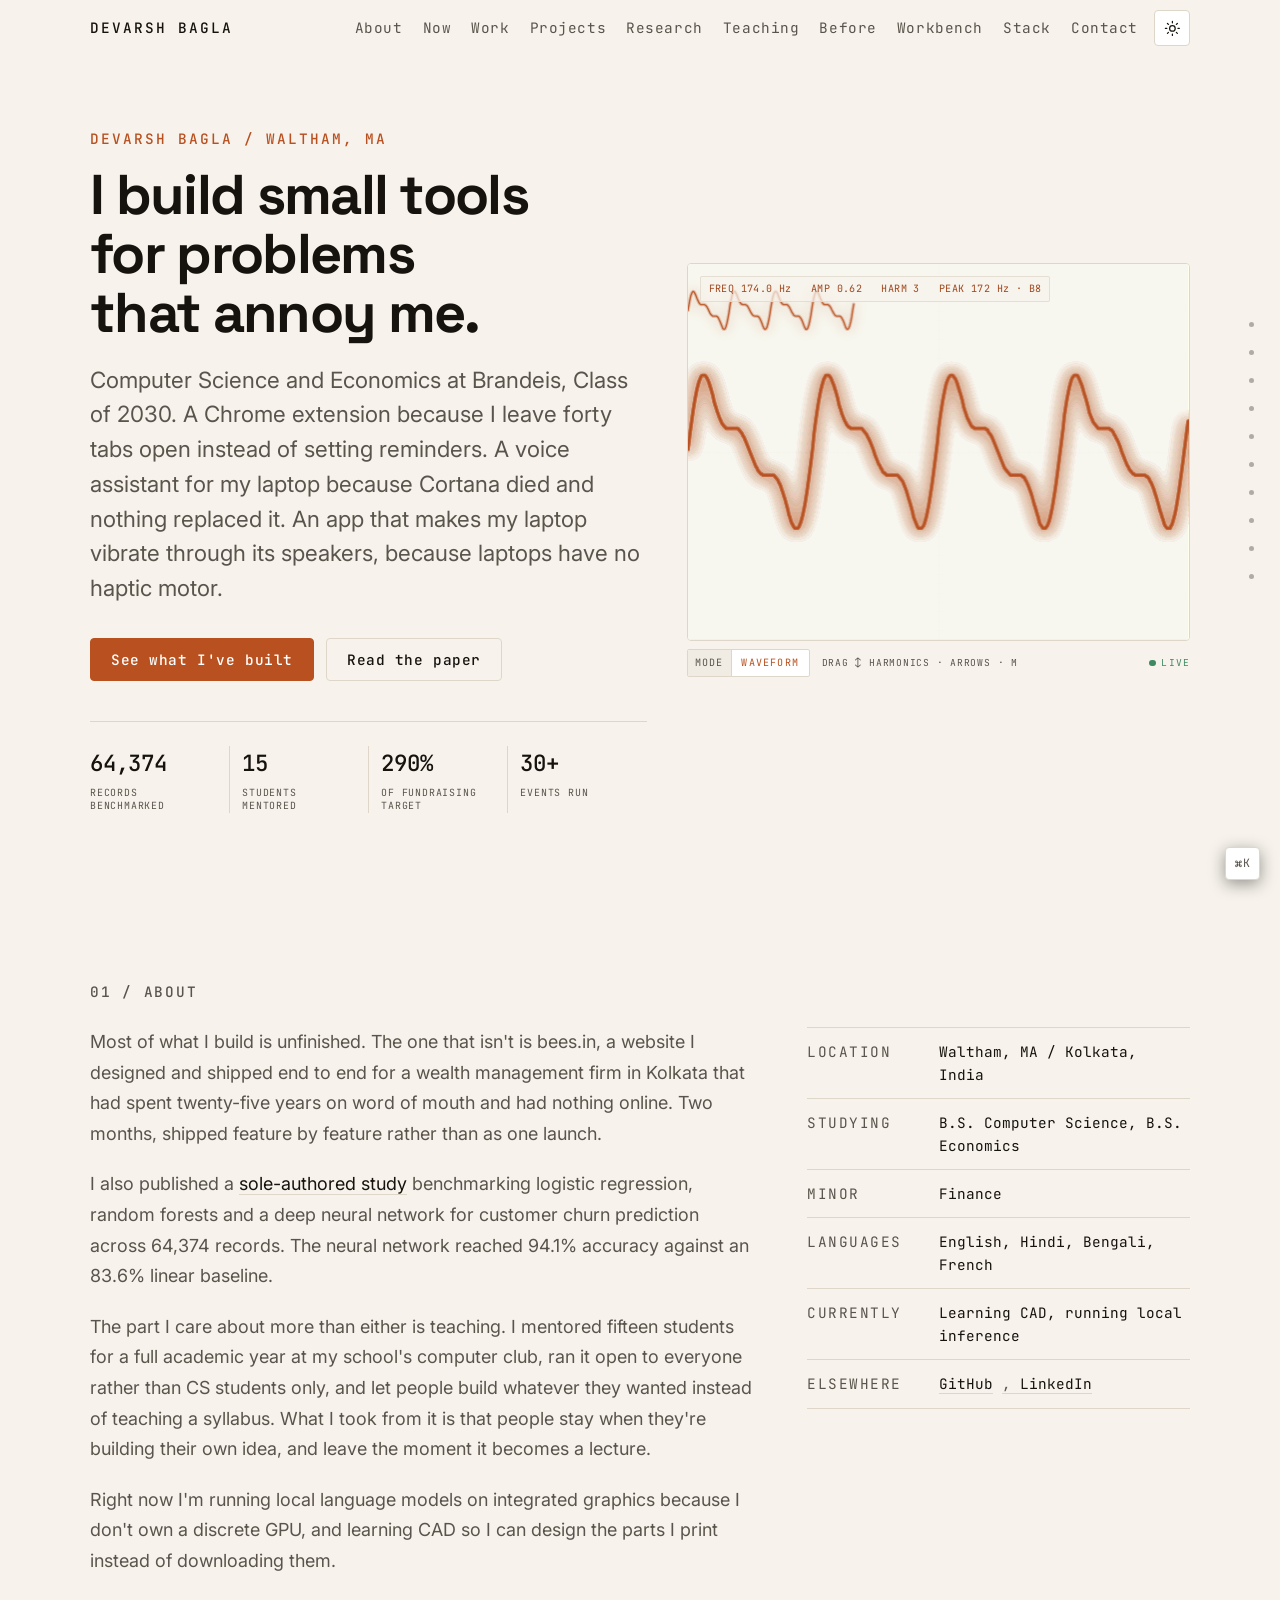
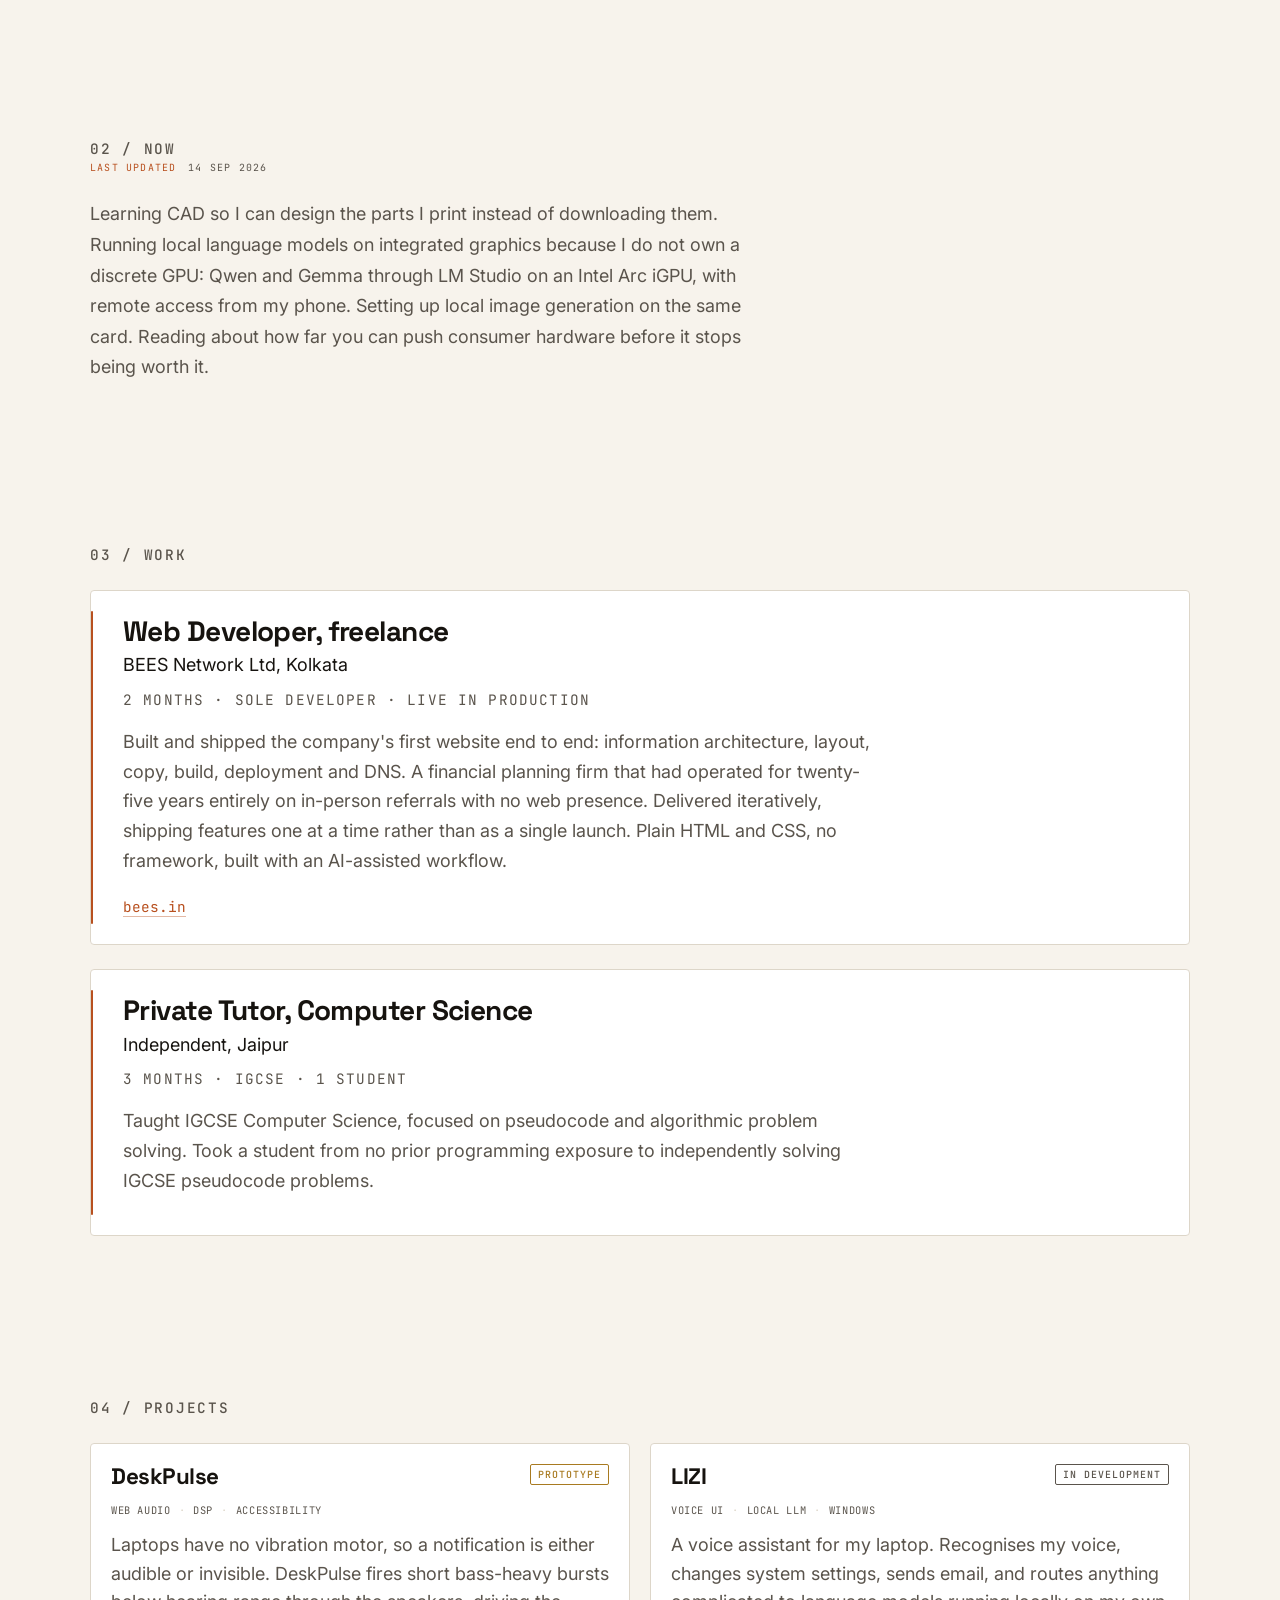
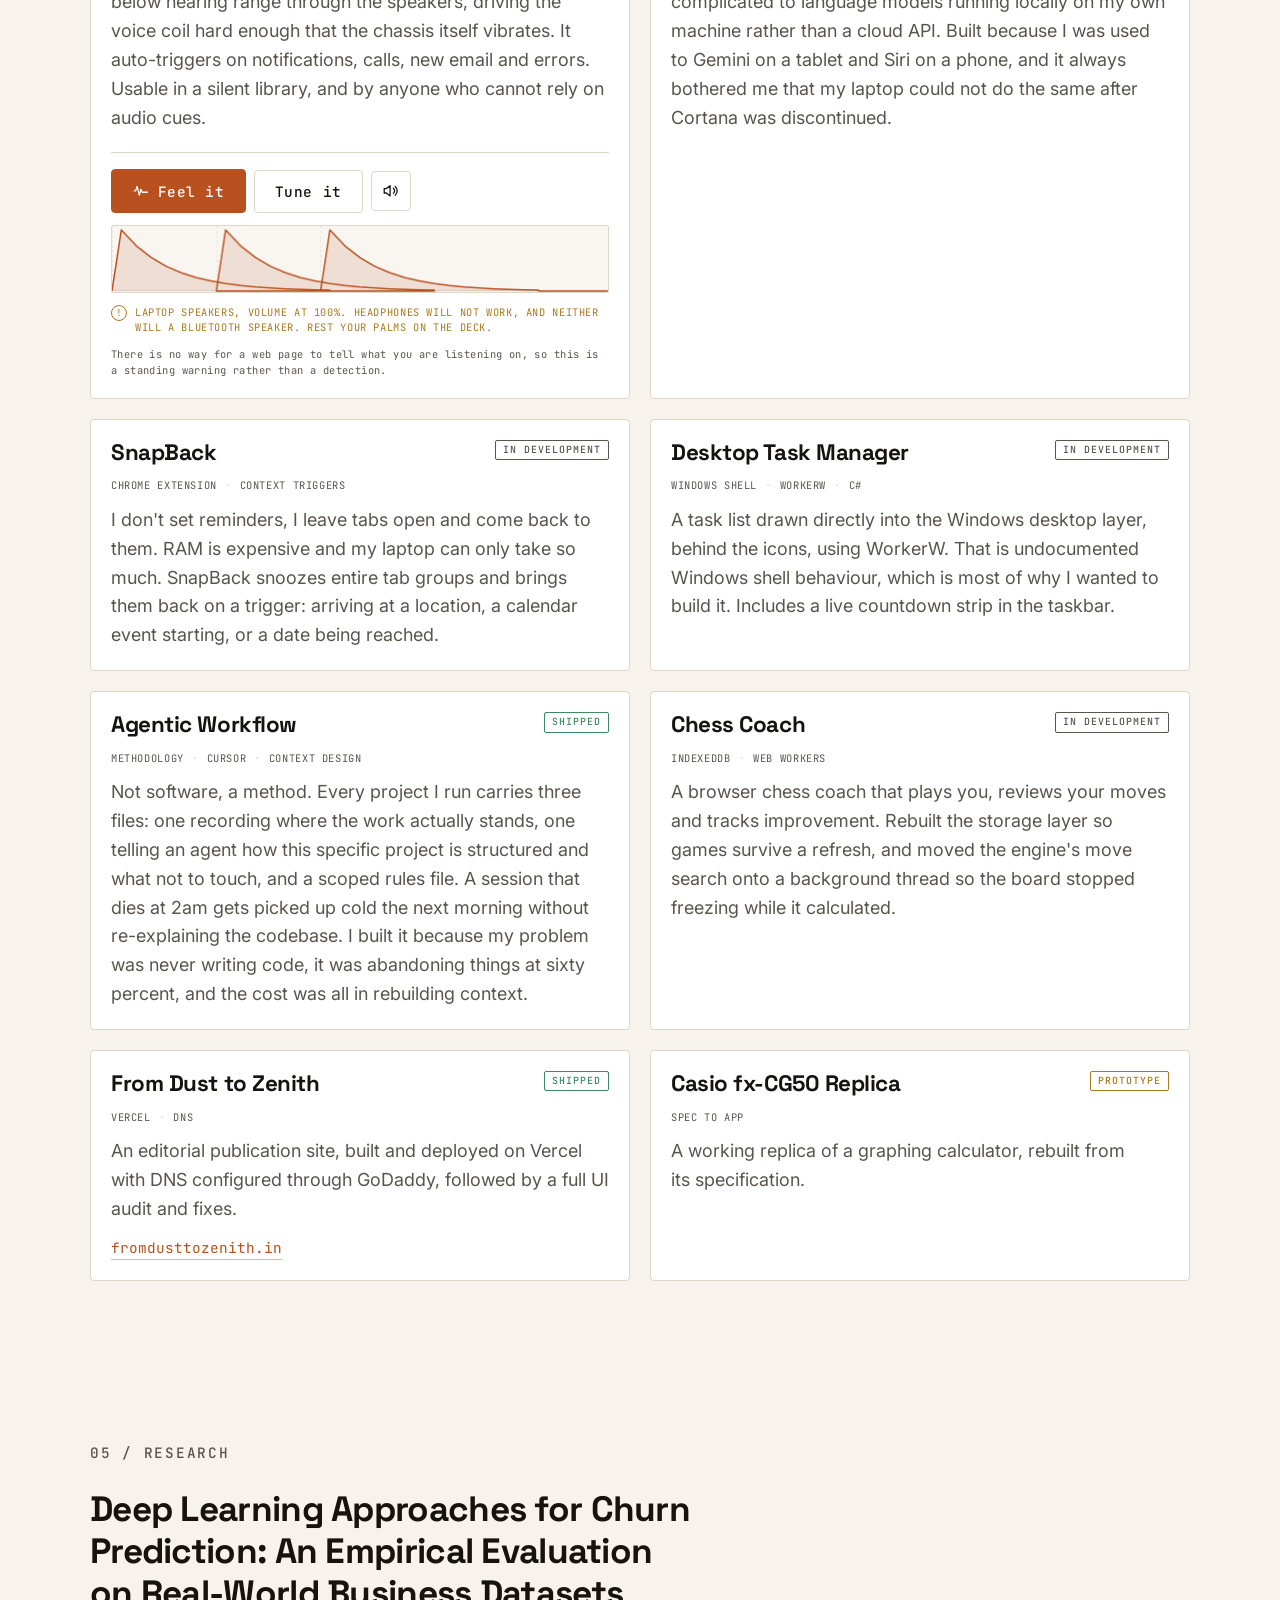
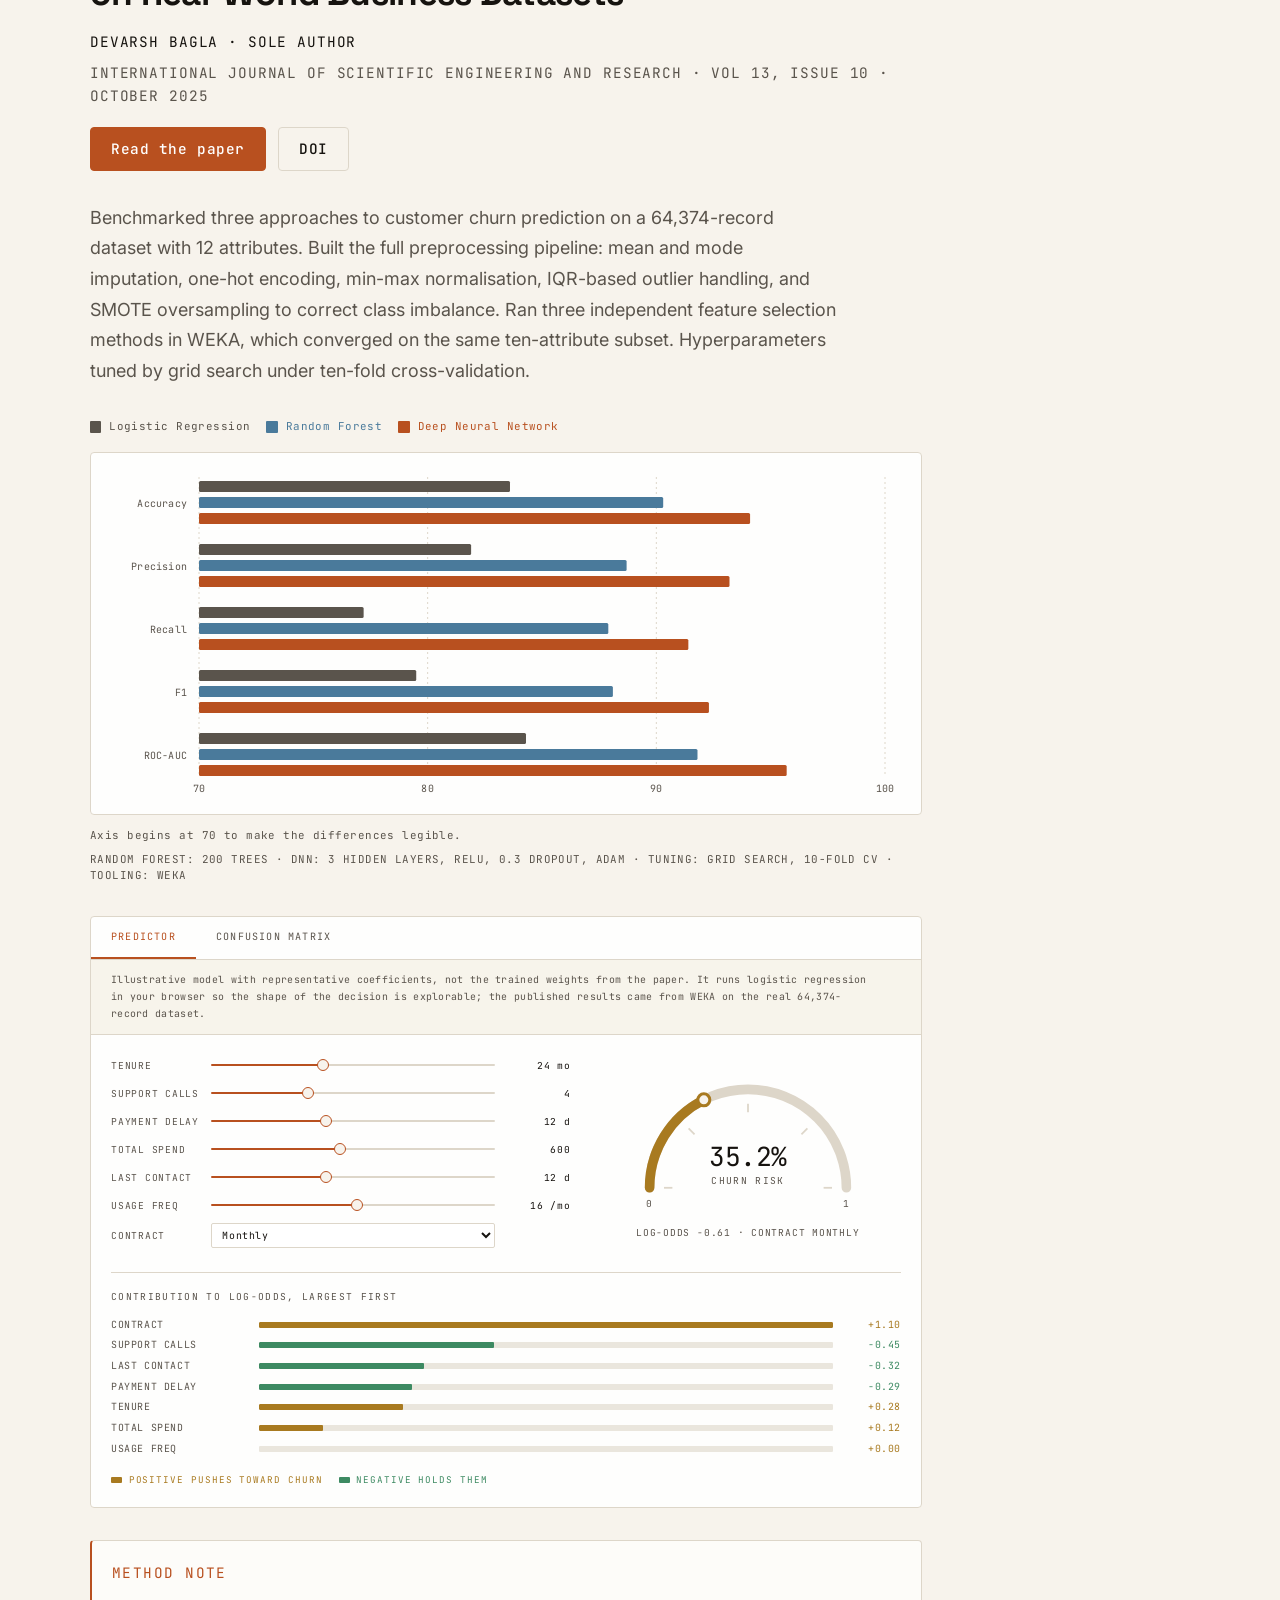
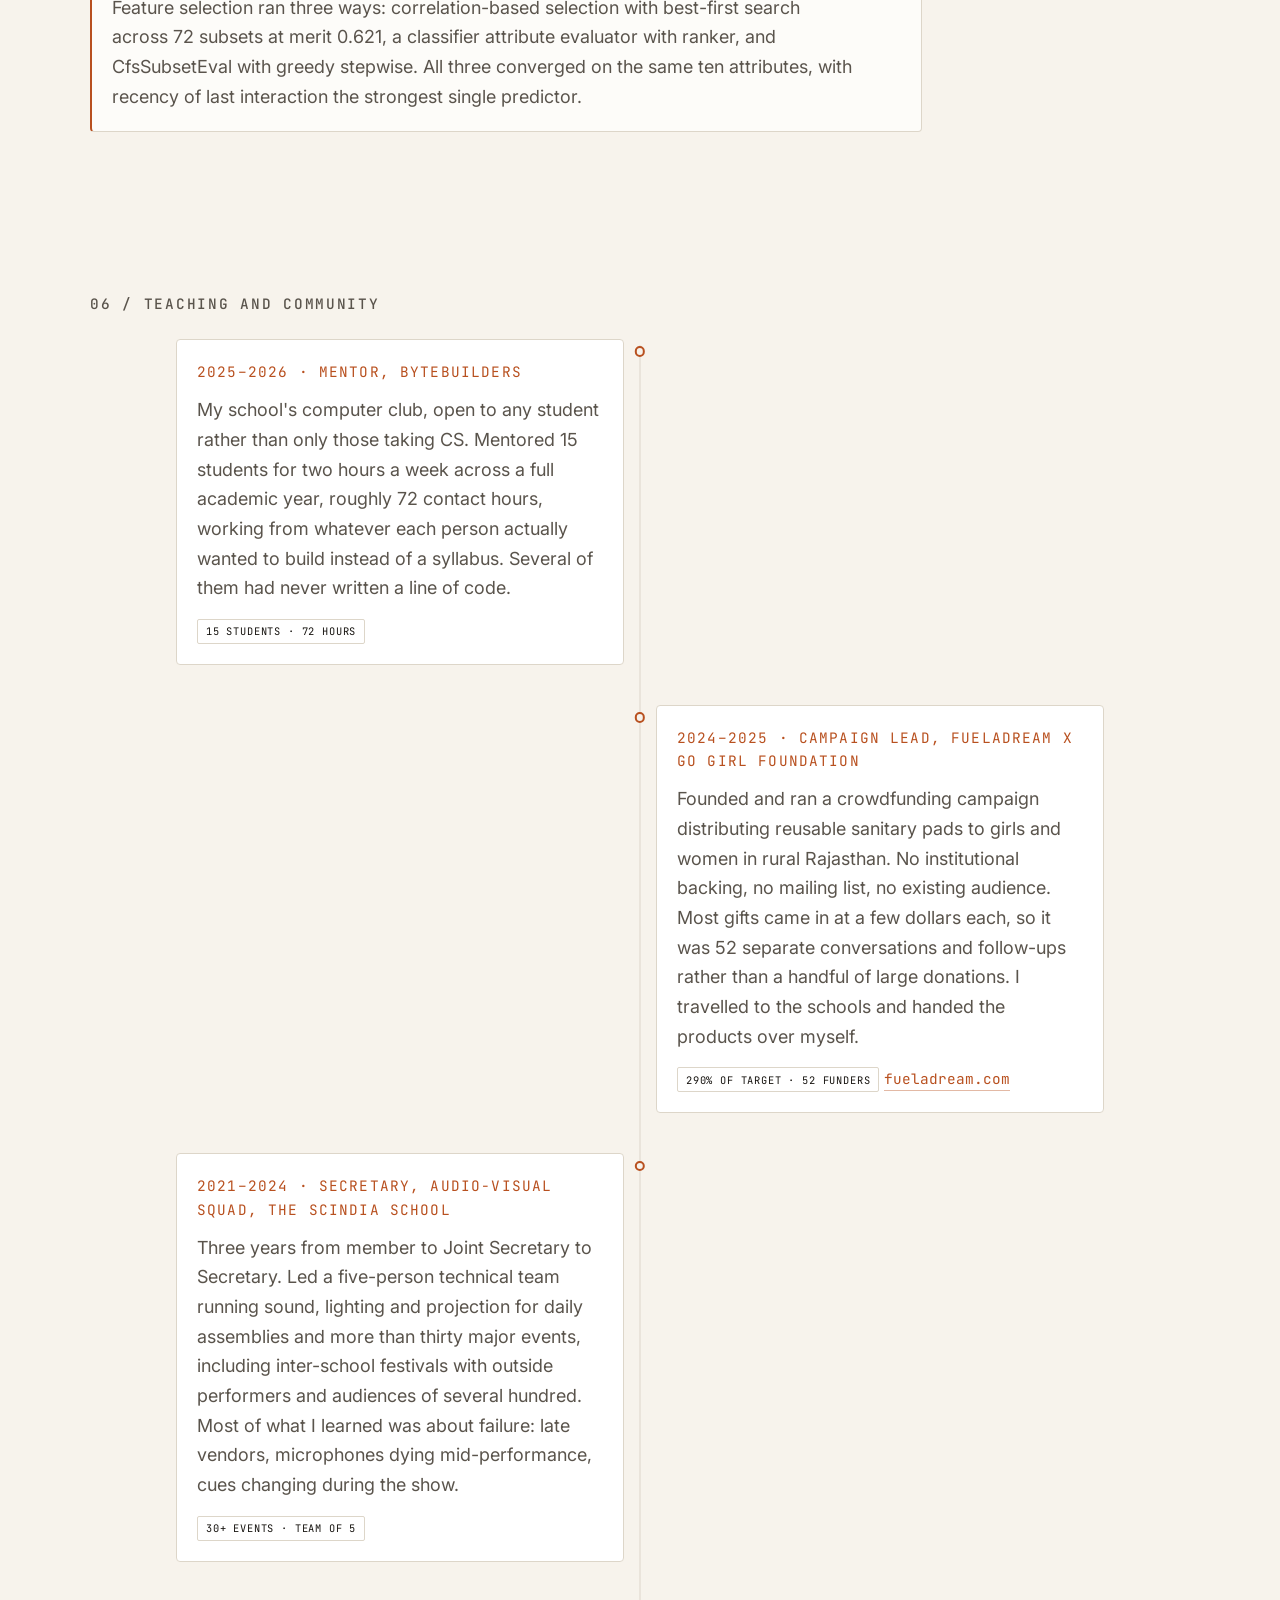
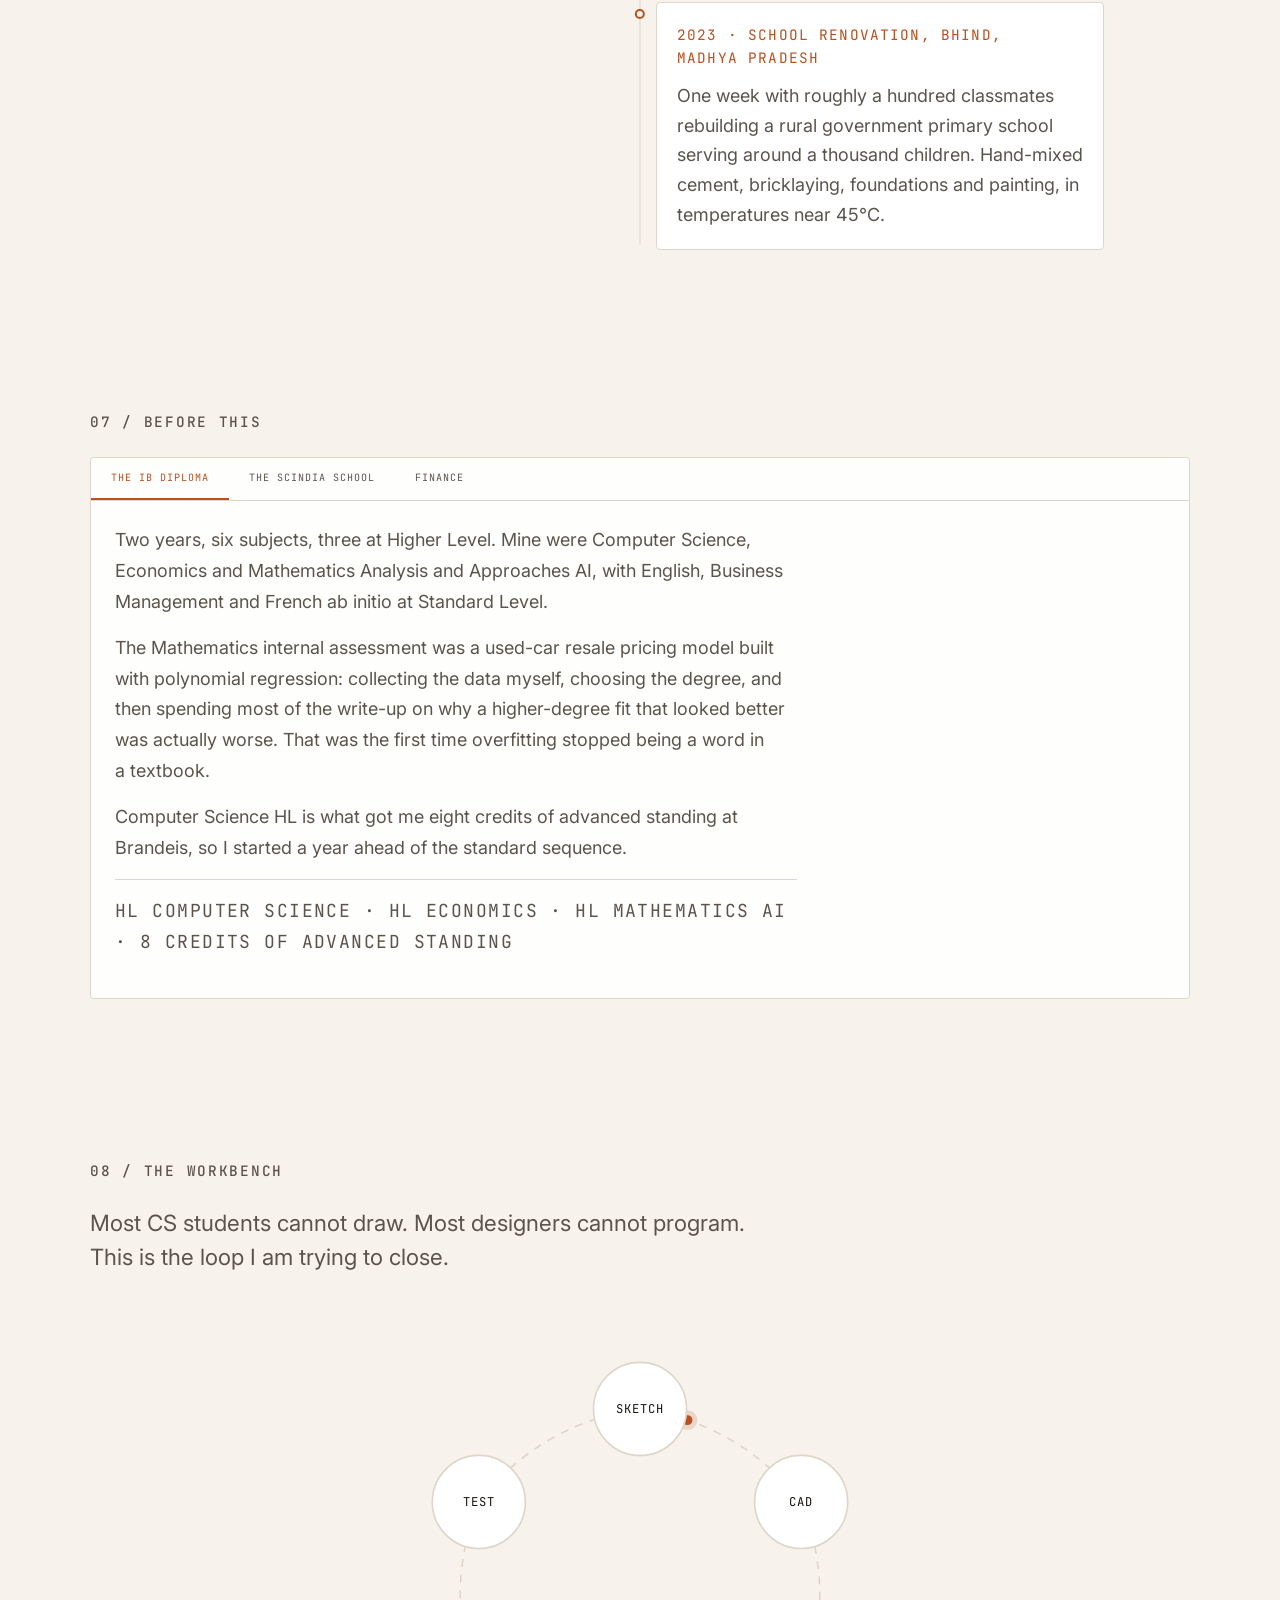
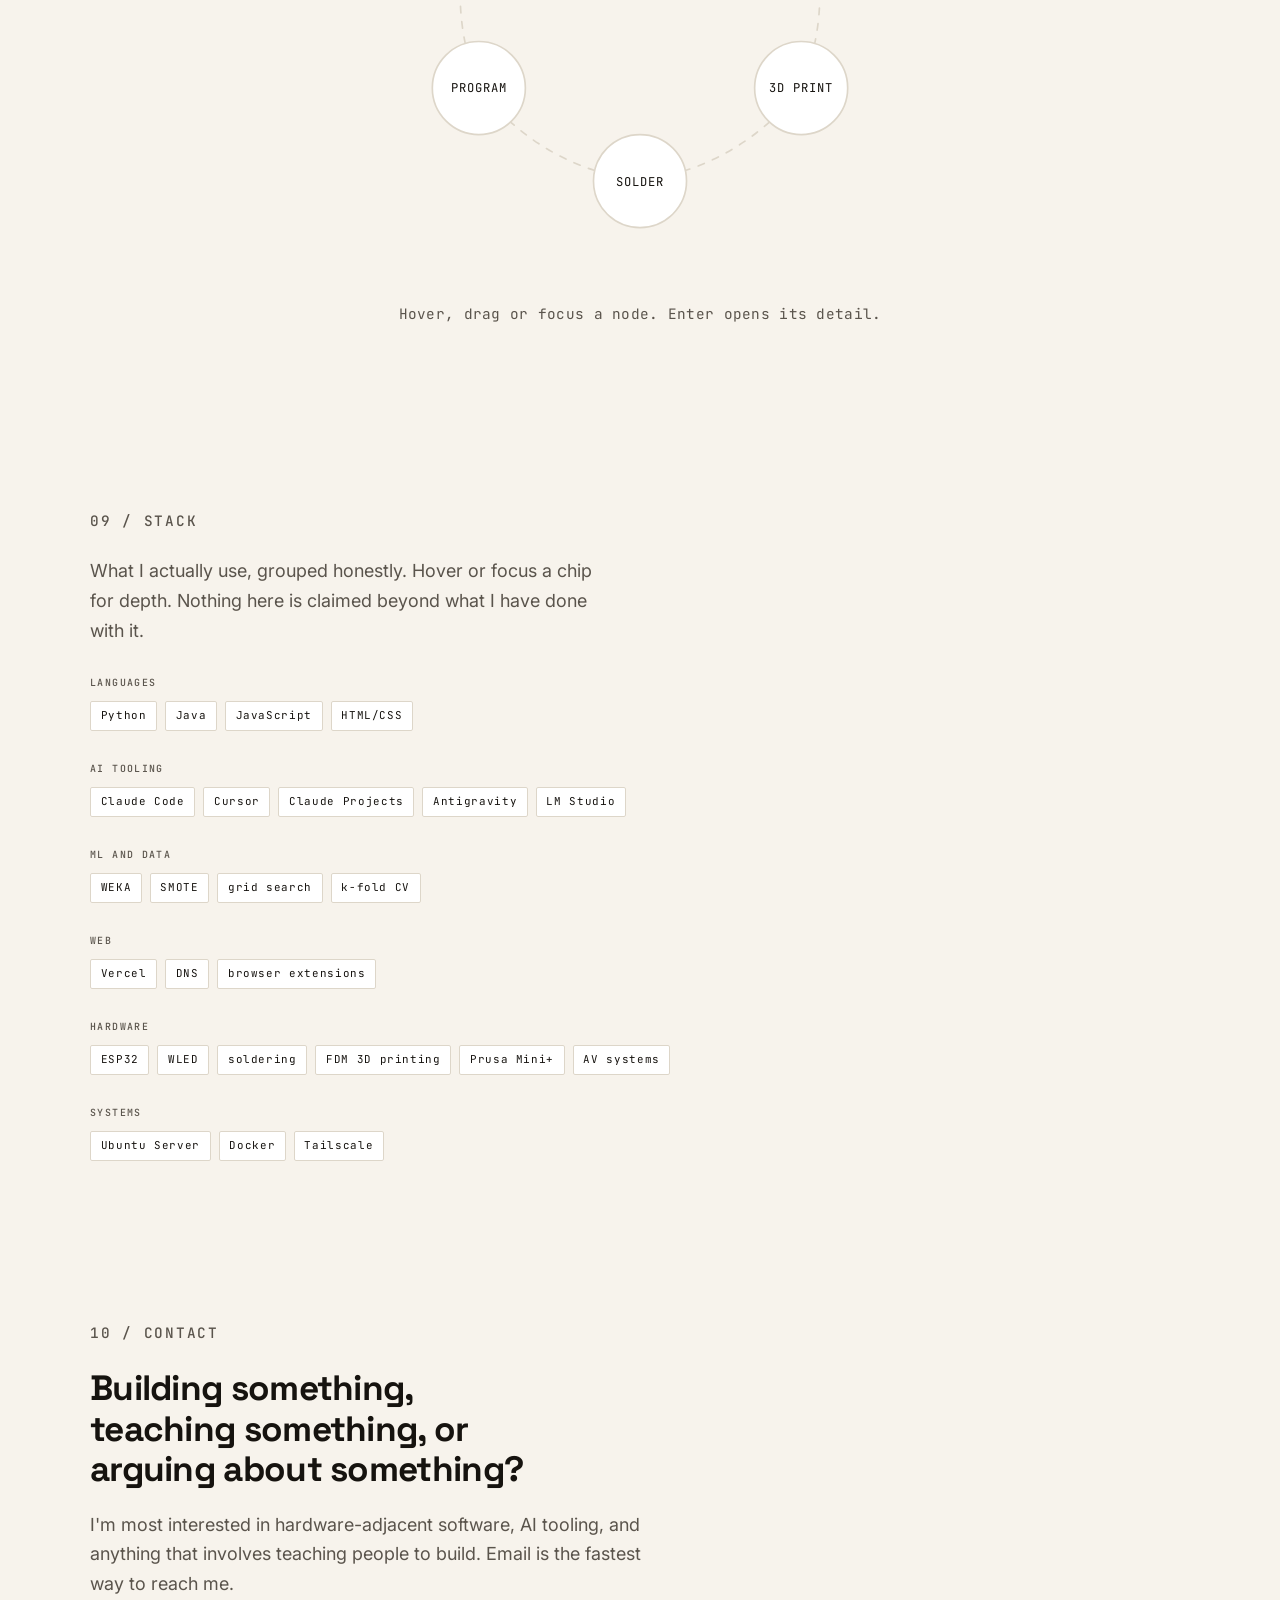
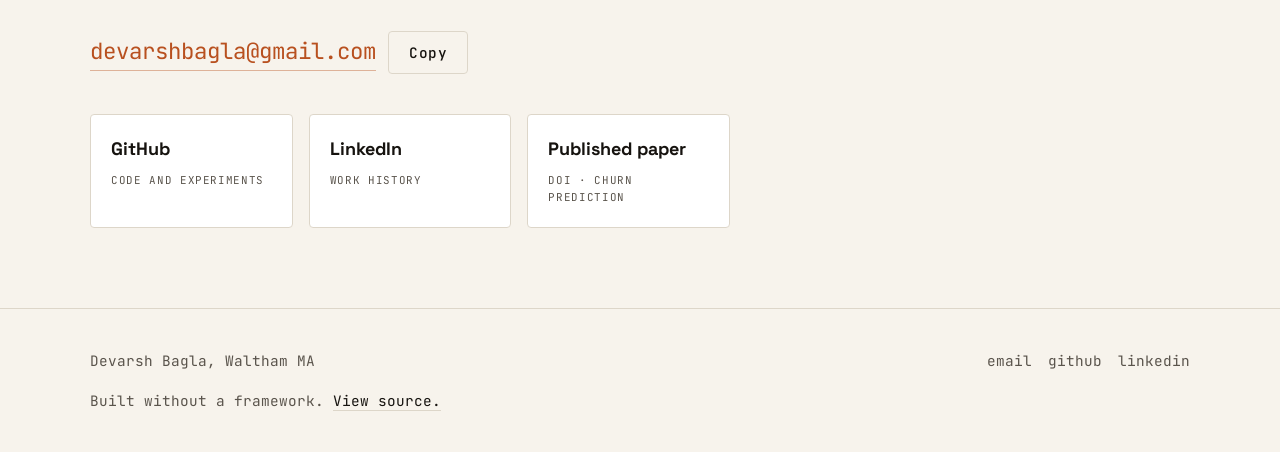
==== index.html @ a9b314d8 "Phase 2: Before This section after Teaching Add a three-tab section for the IB Diploma, The Scindia " ====
<!DOCTYPE html>
<html lang="en" data-theme="dark">
<head>
  <meta charset="utf-8">
  <meta name="viewport" content="width=device-width, initial-scale=1">
  <title>Devarsh Bagla — builds things</title>
  <meta name="description" content="Computer Science and Economics at Brandeis. I build small tools for problems that annoy me, and teach other people to do the same.">
  <meta name="author" content="Devarsh Bagla">
  <meta name="theme-color" content="#0B0A09" media="(prefers-color-scheme: dark)">
  <meta name="theme-color" content="#F7F3EC" media="(prefers-color-scheme: light)">
  <link rel="canonical" href="https://devarshbagla.github.io/">

  <!-- Open Graph -->
  <meta property="og:type" content="website">
  <meta property="og:url" content="https://devarshbagla.github.io/">
  <meta property="og:title" content="Devarsh Bagla — builds things">
  <meta property="og:description" content="Computer Science and Economics at Brandeis. I build small tools for problems that annoy me, and teach other people to do the same.">
  <meta property="og:site_name" content="Devarsh Bagla">
  <meta property="og:locale" content="en_US">
  <meta property="og:image" content="https://devarshbagla.github.io/assets/og-image.svg">
  <meta property="og:image:type" content="image/svg+xml">
  <meta property="og:image:alt" content="Amber waveform on black, Devarsh Bagla, I build small tools for problems that annoy me.">

  <!-- Twitter -->
  <meta name="twitter:card" content="summary_large_image">
  <meta name="twitter:title" content="Devarsh Bagla — builds things">
  <meta name="twitter:description" content="Computer Science and Economics at Brandeis. I build small tools for problems that annoy me, and teach other people to do the same.">
  <meta name="twitter:image" content="https://devarshbagla.github.io/assets/og-image.svg">

  <!-- Fonts: preconnect + preload, then stylesheet -->
  <link rel="preconnect" href="https://fonts.googleapis.com">
  <link rel="preconnect" href="https://fonts.gstatic.com" crossorigin>
  <link rel="preload" as="style" href="https://fonts.googleapis.com/css2?family=Inter:wght@400;500&family=JetBrains+Mono:wght@400;500&family=Space+Grotesk:wght@500;700&display=swap">
  <link rel="stylesheet" href="https://fonts.googleapis.com/css2?family=Inter:wght@400;500&family=JetBrains+Mono:wght@400;500&family=Space+Grotesk:wght@500;700&display=swap">

  <link rel="icon" href="assets/favicon.svg" type="image/svg+xml">
  <link rel="manifest" href="manifest.json">
  <link rel="apple-touch-icon" href="assets/icon.svg">
  <link rel="stylesheet" href="css/tokens.css">
  <link rel="stylesheet" href="css/base.css">
  <link rel="stylesheet" href="css/layout.css">
  <link rel="stylesheet" href="css/components.css">
  <link rel="stylesheet" href="css/sections.css">
  <link rel="stylesheet" href="css/instrument.css">
  <link rel="stylesheet" href="css/system.css">
  <link rel="stylesheet" href="css/print.css" media="print">

  <!-- Prevent flash of wrong theme before CSS/JS hydrate -->
  <script>
    (function () {
      try {
        var stored = localStorage.getItem("theme");
        var theme = (stored === "light" || stored === "dark")
          ? stored
          : (window.matchMedia("(prefers-color-scheme: light)").matches ? "light" : "dark");
        document.documentElement.setAttribute("data-theme", theme);
        var meta = document.querySelector('meta[name="theme-color"]:not([media])');
        if (!meta) {
          meta = document.createElement("meta");
          meta.setAttribute("name", "theme-color");
          document.head.appendChild(meta);
        }
        meta.setAttribute("content", theme === "light" ? "#F7F3EC" : "#0B0A09");
      } catch (e) {
        document.documentElement.setAttribute("data-theme", "dark");
      }
    })();
  </script>

  <!-- Opened straight off disk, Chromium refuses to load ES modules over file://.
       If the module layer never reports in, drop every progressive-enhancement
       hook so the page is still fully readable. -->
  <script>
    (function () {
      var html = document.documentElement;
      function settle() {
        window.setTimeout(function () {
          if (html.getAttribute("data-hydrated") !== "true") {
            html.classList.add("no-js-modules");
          }
        }, 700);
      }
      if (document.readyState === "complete") settle();
      else window.addEventListener("load", settle);
    })();
  </script>
  <noscript>
    <style>
      [data-reveal] { opacity: 1 !important; transform: none !important; }
    </style>
  </noscript>

  <script type="application/ld+json">
  {
    "@context": "https://schema.org",
    "@graph": [
      {
        "@type": "Person",
        "@id": "https://devarshbagla.github.io/#person",
        "name": "Devarsh Bagla",
        "url": "https://devarshbagla.github.io",
        "email": "mailto:devarshbagla@gmail.com",
        "affiliation": {
          "@type": "CollegeOrUniversity",
          "name": "Brandeis University"
        },
        "knowsAbout": [
          "machine learning",
          "web development",
          "embedded systems",
          "3D printing"
        ],
        "sameAs": [
          "https://github.com/devarshbagla",
          "https://www.linkedin.com/in/devarshbagla"
        ]
      },
      {
        "@type": "ScholarlyArticle",
        "@id": "https://dx.doi.org/10.70729/SE251005174007",
        "name": "Deep Learning Approaches for Churn Prediction: An Empirical Evaluation on Real-World Business Datasets",
        "author": { "@id": "https://devarshbagla.github.io/#person" },
        "datePublished": "2025-10",
        "identifier": "https://doi.org/10.70729/SE251005174007",
        "url": "https://www.ijser.in/archives/v13i10/SE251005174007.pdf",
        "isPartOf": {
          "@type": "Periodical",
          "name": "International Journal of Scientific Engineering and Research",
          "volumeNumber": "13",
          "issueNumber": "10"
        }
      },
      {
        "@type": "CreativeWork",
        "name": "DeskPulse",
        "author": { "@id": "https://devarshbagla.github.io/#person" },
        "description": "Bass-heavy speaker bursts that vibrate a laptop chassis in place of a haptic motor.",
        "creativeWorkStatus": "Prototype"
      },
      {
        "@type": "CreativeWork",
        "name": "LIZI",
        "author": { "@id": "https://devarshbagla.github.io/#person" },
        "description": "A voice assistant for a laptop that routes hard questions to local language models.",
        "creativeWorkStatus": "Incomplete"
      },
      {
        "@type": "CreativeWork",
        "name": "SnapBack",
        "author": { "@id": "https://devarshbagla.github.io/#person" },
        "description": "A Chrome extension that snoozes tab groups and restores them on a context trigger.",
        "creativeWorkStatus": "Incomplete"
      },
      {
        "@type": "CreativeWork",
        "name": "Desktop Task Manager",
        "author": { "@id": "https://devarshbagla.github.io/#person" },
        "description": "A task list drawn into the Windows desktop layer using WorkerW.",
        "creativeWorkStatus": "Incomplete"
      },
      {
        "@type": "CreativeWork",
        "name": "Agentic Workflow",
        "author": { "@id": "https://devarshbagla.github.io/#person" },
        "description": "A three-file method for keeping an agent session recoverable overnight.",
        "creativeWorkStatus": "Published"
      },
      {
        "@type": "CreativeWork",
        "name": "Chess Coach",
        "author": { "@id": "https://devarshbagla.github.io/#person" },
        "description": "A browser chess coach with IndexedDB persistence and a worker-backed engine.",
        "creativeWorkStatus": "Incomplete"
      },
      {
        "@type": "CreativeWork",
        "name": "From Dust to Zenith",
        "author": { "@id": "https://devarshbagla.github.io/#person" },
        "url": "https://fromdusttozenith.in",
        "description": "An editorial publication site deployed on Vercel.",
        "creativeWorkStatus": "Published"
      },
      {
        "@type": "CreativeWork",
        "name": "Casio fx-CG50 Replica",
        "author": { "@id": "https://devarshbagla.github.io/#person" },
        "description": "A working replica of a graphing calculator rebuilt from its specification.",
        "creativeWorkStatus": "Prototype"
      },
      {
        "@type": "CreativeWork",
        "name": "bees.in",
        "author": { "@id": "https://devarshbagla.github.io/#person" },
        "url": "https://bees.in",
        "description": "The first website for BEES Network Ltd, shipped end to end in two months.",
        "creativeWorkStatus": "Published"
      }
    ]
  }
  </script>
</head>
<body>
  <progress class="scroll-progress" data-scroll-progress max="100" value="0" aria-hidden="true"></progress>
  <a class="skip-link" href="#main">Skip to content</a>

  <div class="site">
    <header class="site-header" data-site-header>
      <div class="container site-header__inner">
        <a class="site-logo" href="./">Devarsh Bagla</a>

        <div class="site-header__actions">
          <nav class="site-nav" data-site-nav aria-label="Primary">
            <ul class="site-nav__list" id="primary-nav-list">
              <li><a class="site-nav__link" href="#about">About</a></li>
              <li><a class="site-nav__link" href="#now">Now</a></li>
              <li><a class="site-nav__link" href="#work">Work</a></li>
              <li><a class="site-nav__link" href="#projects">Projects</a></li>
              <li><a class="site-nav__link" href="#research">Research</a></li>
              <li><a class="site-nav__link" href="#teaching">Teaching</a></li>
              <li><a class="site-nav__link" href="#before">Before</a></li>
              <li><a class="site-nav__link" href="#workbench">Workbench</a></li>
              <li><a class="site-nav__link" href="#stack">Stack</a></li>
              <li><a class="site-nav__link" href="#contact">Contact</a></li>
            </ul>
          </nav>

          <button
            type="button"
            class="icon-btn theme-toggle"
            data-theme-toggle
            aria-label="Switch to light theme"
          >
            <svg class="icon-moon" viewBox="0 0 24 24" fill="none" stroke="currentColor" stroke-width="1.75" stroke-linecap="round" stroke-linejoin="round" aria-hidden="true">
              <path d="M21 14.5A8.5 8.5 0 0 1 9.5 3 7 7 0 1 0 21 14.5z"/>
            </svg>
            <svg class="icon-sun" viewBox="0 0 24 24" fill="none" stroke="currentColor" stroke-width="1.75" stroke-linecap="round" stroke-linejoin="round" aria-hidden="true">
              <circle cx="12" cy="12" r="4"/>
              <path d="M12 2v2M12 20v2M4.93 4.93l1.41 1.41M17.66 17.66l1.41 1.41M2 12h2M20 12h2M4.93 19.07l1.41-1.41M17.66 6.34l1.41-1.41"/>
            </svg>
          </button>

          <button
            type="button"
            class="icon-btn nav-toggle"
            data-nav-toggle
            aria-label="Open menu"
            aria-expanded="false"
            aria-controls="primary-nav-list"
          >
            <span class="nav-toggle__bar" aria-hidden="true"></span>
            <span class="nav-toggle__bar" aria-hidden="true"></span>
            <span class="nav-toggle__bar" aria-hidden="true"></span>
          </button>
        </div>
      </div>
    </header>

    <!--
      Section numbers must stay sequential in DOM order.
      Current list: 01 ABOUT, 02 NOW, 03 WORK, 04 PROJECTS, 05 RESEARCH,
      06 TEACHING, 07 BEFORE THIS, 08 WORKBENCH, 09 STACK, 10 CONTACT.
      Inserted sections take the next number in place and everything after
      them shifts so the rendered labels never scramble again.
    -->
    <main id="main" tabindex="-1">
      <section id="hero" class="hero" aria-label="Hero">
        <div class="container hero__grid">
          <div class="hero__content" data-reveal>
            <p class="hero__eyebrow">Devarsh Bagla / Waltham, MA</p>
            <h1 class="hero__title">I build small tools for problems that annoy me.</h1>
            <p class="hero__lead">
              Computer Science and Economics at Brandeis, Class of 2030. A Chrome
              extension because I leave forty tabs open instead of setting reminders. A
              voice assistant for my laptop because Cortana died and nothing replaced it.
              An app that makes my laptop vibrate through its speakers, because laptops
              have no haptic motor.
            </p>
            <div class="hero__actions">
              <a class="btn btn--primary" href="#projects">See what I've built</a>
              <a
                class="btn btn--ghost"
                href="https://dx.doi.org/10.70729/SE251005174007"
                target="_blank"
                rel="noopener noreferrer"
              >Read the paper</a>
            </div>
            <div class="hero__stats" aria-label="Highlights">
              <div class="hero__stat">
                <span class="hero__stat-value">64,374</span>
                <span class="hero__stat-label">Records benchmarked</span>
              </div>
              <div class="hero__stat">
                <span class="hero__stat-value">15</span>
                <span class="hero__stat-label">Students mentored</span>
              </div>
              <div class="hero__stat">
                <span class="hero__stat-value">290%</span>
                <span class="hero__stat-label">Of fundraising target</span>
              </div>
              <div class="hero__stat">
                <span class="hero__stat-value">30+</span>
                <span class="hero__stat-label">Events run</span>
              </div>
            </div>
          </div>

          <div class="hero__scope scope" data-scope data-reveal>
            <div
              class="scope__frame"
              data-scope-frame
              tabindex="0"
              role="img"
              aria-label="Oscilloscope trace of the generated waveform."
            >
              <canvas class="scope__layer scope__grid" data-scope-grid aria-hidden="true"></canvas>
              <canvas class="scope__layer scope__trace" data-scope-canvas aria-hidden="true"></canvas>
              <p class="scope__readout" data-scope-readout aria-hidden="true">
                FREQ 174.0 Hz&nbsp;&nbsp;&nbsp;AMP 0.62&nbsp;&nbsp;&nbsp;HARM 3&nbsp;&nbsp;&nbsp;PEAK —
              </p>
            </div>

            <div class="scope__bar">
              <button type="button" class="scope__mode" data-scope-mode>
                <span class="scope__mode-key">MODE</span>
                <span class="scope__mode-value" data-scope-mode-label>WAVEFORM</span>
              </button>
              <p class="scope__hint" aria-hidden="true">DRAG ↕ HARMONICS · ARROWS · M</p>
              <p class="scope__state" data-scope-state aria-hidden="true">IDLE</p>
            </div>

            <p class="visually-hidden" data-scope-status role="status" aria-live="polite"></p>
          </div>
        </div>
      </section>

      <section id="about" class="section about" aria-labelledby="about-heading">
        <div class="container">
          <p class="section__label" id="about-heading" data-reveal>01 / ABOUT</p>
          <div class="about__grid">
            <div class="about__prose" data-reveal>
              <p>
                Most of what I build is unfinished. The one that isn't is bees.in, a website
                I designed and shipped end to end for a wealth management firm in Kolkata that
                had spent twenty-five years on word of mouth and had nothing online. Two
                months, shipped feature by feature rather than as one launch.
              </p>
              <p>
                I also published a
                <a href="https://dx.doi.org/10.70729/SE251005174007" target="_blank" rel="noopener noreferrer">sole-authored study</a>
                benchmarking logistic regression, random forests and a deep neural network for
                customer churn prediction across 64,374 records. The neural network reached
                94.1% accuracy against an 83.6% linear baseline.
              </p>
              <p>
                The part I care about more than either is teaching. I mentored fifteen
                students for a full academic year at my school's computer club, ran it open
                to everyone rather than CS students only, and let people build whatever they
                wanted instead of teaching a syllabus. What I took from it is that people
                stay when they're building their own idea, and leave the moment it becomes a
                lecture.
              </p>
              <p>
                Right now I'm running local language models on integrated graphics because I
                don't own a discrete GPU, and learning CAD so I can design the parts I print
                instead of downloading them.
              </p>
            </div>

            <aside class="about__aside" data-reveal>
              <dl class="about__dl">
                <div>
                  <dt>Location</dt>
                  <dd>Waltham, MA / Kolkata, India</dd>
                </div>
                <div>
                  <dt>Studying</dt>
                  <dd>B.S. Computer Science, B.S. Economics</dd>
                </div>
                <div>
                  <dt>Minor</dt>
                  <dd>Finance</dd>
                </div>
                <div>
                  <dt>Languages</dt>
                  <dd>English, Hindi, Bengali, French</dd>
                </div>
                <div>
                  <dt>Currently</dt>
                  <dd>Learning CAD, running local inference</dd>
                </div>
                <div>
                  <dt>Elsewhere</dt>
                  <dd>
                    <a href="https://github.com/devarshbagla" rel="noopener noreferrer">GitHub</a>
                    <a href="https://www.linkedin.com/in/devarshbagla" rel="noopener noreferrer">LinkedIn</a>
                  </dd>
                </div>
              </dl>
            </aside>
          </div>
        </div>
      </section>

      <!-- Update the LAST UPDATED stamp (and the copy) whenever this paragraph changes. -->
      <section id="now" class="section now" aria-labelledby="now-heading">
        <div class="container">
          <p class="section__label" id="now-heading" data-reveal>02 / NOW</p>
          <p class="now__updated" data-reveal>
            <span class="now__updated-key">LAST UPDATED</span>
            <time datetime="2026-09-14">14 SEP 2026</time>
          </p>
          <div class="now__prose" data-reveal>
            <p>
              Learning CAD so I can design the parts I print instead of downloading them.
              Running local language models on integrated graphics because I do not own a
              discrete GPU: Qwen and Gemma through LM Studio on an Intel Arc iGPU, with
              remote access from my phone. Setting up local image generation on the same
              card. Reading about how far you can push consumer hardware before it stops
              being worth it.
            </p>
          </div>
        </div>
      </section>

      <section id="work" class="section work" aria-labelledby="work-heading">
        <div class="container">
          <p class="section__label" id="work-heading" data-reveal>03 / WORK</p>
          <div class="work__list">
            <article class="work-card" data-reveal tabindex="0" data-work-card>
              <div class="work-card__header">
                <h2 class="work-card__role">Web Developer, freelance</h2>
                <p class="work-card__org">BEES Network Ltd, Kolkata</p>
                <p class="work-card__meta">2 MONTHS · SOLE DEVELOPER · LIVE IN PRODUCTION</p>
              </div>
              <p class="work-card__body">
                Built and shipped the company's first website end to end: information
                architecture, layout, copy, build, deployment and DNS. A financial planning
                firm that had operated for twenty-five years entirely on in-person referrals
                with no web presence. Delivered iteratively, shipping features one at a time
                rather than as a single launch. Plain HTML and CSS, no framework, built with
                an AI-assisted workflow.
              </p>
              <a
                class="work-card__link"
                href="https://bees.in"
                target="_blank"
                rel="noopener noreferrer"
              >bees.in</a>
            </article>

            <article class="work-card" data-reveal tabindex="0" data-work-card>
              <div class="work-card__header">
                <h2 class="work-card__role">Private Tutor, Computer Science</h2>
                <p class="work-card__org">Independent, Jaipur</p>
                <p class="work-card__meta">3 MONTHS · IGCSE · 1 STUDENT</p>
              </div>
              <p class="work-card__body">
                Taught IGCSE Computer Science, focused on pseudocode and algorithmic
                problem solving. Took a student from no prior programming exposure to
                independently solving IGCSE pseudocode problems.
              </p>
            </article>
          </div>
        </div>
      </section>

      <section id="projects" class="section projects" aria-labelledby="projects-heading">
        <div class="container">
          <p class="section__label" id="projects-heading" data-reveal>04 / PROJECTS</p>
          <div class="projects__grid">

            <article class="project-card" id="project-deskpulse" data-reveal tabindex="0" data-project-card>
              <div class="project-card__top">
                <h2 class="project-card__title">DeskPulse</h2>
                <span class="status status--prototype">PROTOTYPE</span>
              </div>
              <ul class="project-card__tags" aria-label="Tags">
                <li>Web Audio</li>
                <li>DSP</li>
                <li>Accessibility</li>
              </ul>
              <p class="project-card__body">
                Laptops have no vibration motor, so a notification is either audible or
                invisible. DeskPulse fires short bass-heavy bursts below hearing range
                through the speakers, driving the voice coil hard enough that the chassis
                itself vibrates. It auto-triggers on notifications, calls, new email and
                errors. Usable in a silent library, and by anyone who cannot rely on audio
                cues.
              </p>
              <div class="deskpulse" data-deskpulse>
                <div class="deskpulse__controls">
                  <button type="button" class="btn btn--primary deskpulse__play" data-deskpulse-play>
                    <svg class="deskpulse__icon" viewBox="0 0 24 24" fill="none" stroke="currentColor" stroke-width="1.75" stroke-linecap="round" stroke-linejoin="round" aria-hidden="true">
                      <path d="M3 12h2l2-6 3 12 2-8 2 4h7"/>
                    </svg>
                    Feel it
                  </button>
                  <button
                    type="button"
                    class="btn btn--ghost deskpulse__tune"
                    data-deskpulse-toggle
                    aria-expanded="false"
                    aria-controls="deskpulse-lab"
                  >Tune it</button>
                  <button
                    type="button"
                    class="icon-btn deskpulse__mute"
                    data-deskpulse-mute
                    aria-pressed="false"
                    aria-label="Mute DeskPulse demo"
                    title="Mute"
                  >
                    <svg class="deskpulse__mute-on" viewBox="0 0 24 24" fill="none" stroke="currentColor" stroke-width="1.75" stroke-linecap="round" stroke-linejoin="round" aria-hidden="true">
                      <path d="M11 5 6 9H3v6h3l5 4V5z"/>
                      <path d="M15.5 8.5a5 5 0 0 1 0 7"/>
                      <path d="M18 6a8 8 0 0 1 0 12"/>
                    </svg>
                    <svg class="deskpulse__mute-off" viewBox="0 0 24 24" fill="none" stroke="currentColor" stroke-width="1.75" stroke-linecap="round" stroke-linejoin="round" aria-hidden="true" hidden>
                      <path d="M11 5 6 9H3v6h3l5 4V5z"/>
                      <path d="M22 9l-6 6M16 9l6 6"/>
                    </svg>
                  </button>
                </div>

                <canvas class="deskpulse__canvas" data-deskpulse-canvas aria-hidden="true"></canvas>

                <p class="deskpulse__warn">
                  Laptop speakers, volume at 100%. Headphones will not work, and neither will
                  a Bluetooth speaker. Rest your palms on the deck.
                </p>
                <p class="deskpulse__note" data-deskpulse-note>
                  There is no way for a web page to tell what you are listening on, so
                  this is a standing warning rather than a detection.
                </p>

                <div class="dsp" id="deskpulse-lab" data-deskpulse-lab hidden>
                  <div class="dsp__block">
                    <p class="dsp__legend" id="dsp-presets-label">Presets</p>
                    <div class="dsp__chips" role="group" aria-labelledby="dsp-presets-label">
                      <button type="button" class="chip" data-dsp-preset="notification" aria-pressed="false">NOTIFICATION</button>
                      <button type="button" class="chip" data-dsp-preset="call" aria-pressed="false">INCOMING CALL</button>
                      <button type="button" class="chip" data-dsp-preset="email" aria-pressed="false">NEW EMAIL</button>
                      <button type="button" class="chip" data-dsp-preset="error" aria-pressed="false">ERROR</button>
                      <button type="button" class="chip" data-dsp-preset="heartbeat" aria-pressed="false">HEARTBEAT</button>
                    </div>
                  </div>

                  <div class="dsp__block">
                    <p class="dsp__legend" id="dsp-params-label">Parameters</p>
                    <div class="dsp__grid" role="group" aria-labelledby="dsp-params-label">
                      <div class="dsp__row">
                        <label class="dsp__label" for="dp-freq">BASE FREQ</label>
                        <input class="dsp__range" id="dp-freq" type="range" min="30" max="220" step="1" value="125" data-dsp-param="freq">
                        <output class="dsp__value" for="dp-freq" data-dsp-out="freq">125 Hz</output>
                      </div>
                      <p class="dsp__band" data-dsp-band aria-live="polite">felt and faintly heard, the useful band</p>
                      <div class="dsp__row">
                        <span class="dsp__label" id="dp-wave-label">WAVEFORM</span>
                        <div class="dsp__waves" role="radiogroup" aria-labelledby="dp-wave-label">
                          <button type="button" class="chip" role="radio" aria-checked="true" data-dsp-wave="sine">SINE</button>
                          <button type="button" class="chip" role="radio" aria-checked="false" data-dsp-wave="triangle">TRIANGLE</button>
                          <button type="button" class="chip" role="radio" aria-checked="false" data-dsp-wave="square">SQUARE</button>
                        </div>
                      </div>
                      <div class="dsp__row">
                        <label class="dsp__label" for="dp-bursts">BURSTS</label>
                        <input class="dsp__range" id="dp-bursts" type="range" min="1" max="5" step="1" value="3" data-dsp-param="bursts">
                        <output class="dsp__value" for="dp-bursts" data-dsp-out="bursts">3</output>
                      </div>
                      <div class="dsp__row">
                        <label class="dsp__label" for="dp-spacing">SPACING</label>
                        <input class="dsp__range" id="dp-spacing" type="range" min="40" max="300" step="5" value="90" data-dsp-param="spacing">
                        <output class="dsp__value" for="dp-spacing" data-dsp-out="spacing">90 ms</output>
                      </div>
                      <div class="dsp__row">
                        <label class="dsp__label" for="dp-attack">ATTACK</label>
                        <input class="dsp__range" id="dp-attack" type="range" min="2" max="40" step="1" value="8" data-dsp-param="attack">
                        <output class="dsp__value" for="dp-attack" data-dsp-out="attack">8 ms</output>
                      </div>
                      <div class="dsp__row">
                        <label class="dsp__label" for="dp-decay">DECAY</label>
                        <input class="dsp__range" id="dp-decay" type="range" min="50" max="400" step="10" value="180" data-dsp-param="decay">
                        <output class="dsp__value" for="dp-decay" data-dsp-out="decay">180 ms</output>
                      </div>
                      <div class="dsp__row">
                        <label class="dsp__label" for="dp-cutoff">LOWPASS</label>
                        <input class="dsp__range" id="dp-cutoff" type="range" min="60" max="300" step="5" value="120" data-dsp-param="cutoff">
                        <output class="dsp__value" for="dp-cutoff" data-dsp-out="cutoff">120 Hz</output>
                      </div>
                    </div>
                  </div>

                  <details class="dsp__why">
                    <summary>Why this works</summary>
                    <p>
                      A speaker makes sound by moving air. To produce the same loudness at a low
                      frequency as at a high one, the cone has to travel dramatically further,
                      because the air it displaces per cycle scales with the cube of the wavelength.
                      A laptop driver is roughly 20mm across with under a millimetre of usable
                      excursion, so below about 150 Hz it physically cannot displace enough air to
                      be heard properly.
                    </p>
                    <p>
                      That energy does not disappear. Newton's third law still applies: the voice
                      coil pushing the cone forward pushes the magnet assembly backward with equal
                      force. In a large speaker that reaction is absorbed by a heavy cabinet. In a
                      laptop the driver is screwed directly to a thin aluminium shell with almost no
                      mass to absorb it, so the reaction force travels straight into the chassis.
                      The result is a body you feel rather than a sound you hear, and the frame
                      becomes the transducer.
                    </p>
                    <p>
                      DeskPulse aims at that band deliberately: short bursts with a steep attack
                      around 125 Hz, filtered so almost nothing above the fundamental survives. The
                      steep attack matters as much as the frequency, because human mechanoreceptors
                      in the palm respond to rate of change, not to sustained pressure. A slow swell
                      at the same amplitude is barely noticeable. A 6ms onset is unmistakable.
                    </p>
                  </details>

                  <p class="visually-hidden" data-dsp-status role="status" aria-live="polite"></p>
                </div>
              </div>
            </article>

            <article class="project-card" id="project-lizi" data-reveal tabindex="0" data-project-card>
              <div class="project-card__top">
                <h2 class="project-card__title">LIZI</h2>
                <span class="status status--dev">IN DEVELOPMENT</span>
              </div>
              <ul class="project-card__tags" aria-label="Tags">
                <li>Voice UI</li>
                <li>Local LLM</li>
                <li>Windows</li>
              </ul>
              <p class="project-card__body">
                A voice assistant for my laptop. Recognises my voice, changes system
                settings, sends email, and routes anything complicated to language models
                running locally on my own machine rather than a cloud API. Built because I
                was used to Gemini on a tablet and Siri on a phone, and it always bothered
                me that my laptop could not do the same after Cortana was discontinued.
              </p>
            </article>

            <article class="project-card" id="project-snapback" data-reveal tabindex="0" data-project-card>
              <div class="project-card__top">
                <h2 class="project-card__title">SnapBack</h2>
                <span class="status status--dev">IN DEVELOPMENT</span>
              </div>
              <ul class="project-card__tags" aria-label="Tags">
                <li>Chrome Extension</li>
                <li>Context Triggers</li>
              </ul>
              <p class="project-card__body">
                I don't set reminders, I leave tabs open and come back to them. RAM is
                expensive and my laptop can only take so much. SnapBack snoozes entire tab
                groups and brings them back on a trigger: arriving at a location, a calendar
                event starting, or a date being reached.
              </p>
            </article>

            <article class="project-card" id="project-desktop-task-manager" data-reveal tabindex="0" data-project-card>
              <div class="project-card__top">
                <h2 class="project-card__title">Desktop Task Manager</h2>
                <span class="status status--dev">IN DEVELOPMENT</span>
              </div>
              <ul class="project-card__tags" aria-label="Tags">
                <li>Windows Shell</li>
                <li>WorkerW</li>
                <li>C#</li>
              </ul>
              <p class="project-card__body">
                A task list drawn directly into the Windows desktop layer, behind the icons,
                using WorkerW. That is undocumented Windows shell behaviour, which is most of
                why I wanted to build it. Includes a live countdown strip in the taskbar.
              </p>
            </article>

            <article class="project-card" id="project-agentic-workflow" data-reveal tabindex="0" data-project-card>
              <div class="project-card__top">
                <h2 class="project-card__title">Agentic Workflow</h2>
                <span class="status status--shipped">SHIPPED</span>
              </div>
              <ul class="project-card__tags" aria-label="Tags">
                <li>Methodology</li>
                <li>Cursor</li>
                <li>Context Design</li>
              </ul>
              <p class="project-card__body">
                Not software, a method. Every project I run carries three files: one
                recording where the work actually stands, one telling an agent how this
                specific project is structured and what not to touch, and a scoped rules
                file. A session that dies at 2am gets picked up cold the next morning without
                re-explaining the codebase. I built it because my problem was never writing
                code, it was abandoning things at sixty percent, and the cost was all in
                rebuilding context.
              </p>
            </article>

            <article class="project-card" id="project-chess-coach" data-reveal tabindex="0" data-project-card>
              <div class="project-card__top">
                <h2 class="project-card__title">Chess Coach</h2>
                <span class="status status--dev">IN DEVELOPMENT</span>
              </div>
              <ul class="project-card__tags" aria-label="Tags">
                <li>IndexedDB</li>
                <li>Web Workers</li>
              </ul>
              <p class="project-card__body">
                A browser chess coach that plays you, reviews your moves and tracks
                improvement. Rebuilt the storage layer so games survive a refresh, and moved
                the engine's move search onto a background thread so the board stopped
                freezing while it calculated.
              </p>
            </article>

            <article class="project-card" id="project-from-dust-to-zenith" data-reveal tabindex="0" data-project-card>
              <div class="project-card__top">
                <h2 class="project-card__title">From Dust to Zenith</h2>
                <span class="status status--shipped">SHIPPED</span>
              </div>
              <ul class="project-card__tags" aria-label="Tags">
                <li>Vercel</li>
                <li>DNS</li>
              </ul>
              <p class="project-card__body">
                An editorial publication site, built and deployed on Vercel with DNS
                configured through GoDaddy, followed by a full UI audit and fixes.
              </p>
              <a
                class="project-card__link"
                href="https://fromdusttozenith.in"
                target="_blank"
                rel="noopener noreferrer"
                data-project-link
              >fromdusttozenith.in</a>
            </article>

            <article class="project-card" id="project-casio-fx-cg50" data-reveal tabindex="0" data-project-card>
              <div class="project-card__top">
                <h2 class="project-card__title">Casio fx-CG50 Replica</h2>
                <span class="status status--prototype">PROTOTYPE</span>
              </div>
              <ul class="project-card__tags" aria-label="Tags">
                <li>Spec to App</li>
              </ul>
              <p class="project-card__body">
                A working replica of a graphing calculator, rebuilt from its specification.
              </p>
            </article>

          </div>
        </div>
      </section>
      <section id="research" class="section research" aria-labelledby="research-heading">
        <div class="container">
          <p class="section__label" id="research-heading" data-reveal>05 / RESEARCH</p>

          <article class="research-paper" data-reveal>
            <header class="research-paper__header">
              <h2 class="research-paper__title">
                Deep Learning Approaches for Churn Prediction: An Empirical Evaluation on
                Real-World Business Datasets
              </h2>
              <p class="research-paper__byline">DEVARSH BAGLA · SOLE AUTHOR</p>
              <p class="research-paper__pub">
                INTERNATIONAL JOURNAL OF SCIENTIFIC ENGINEERING AND RESEARCH · VOL 13, ISSUE 10 · OCTOBER 2025
              </p>
              <div class="research-paper__actions">
                <a
                  class="btn btn--primary"
                  href="https://www.ijser.in/archives/v13i10/SE251005174007.pdf"
                  target="_blank"
                  rel="noopener noreferrer"
                >Read the paper</a>
                <a
                  class="btn btn--ghost"
                  href="https://dx.doi.org/10.70729/SE251005174007"
                  target="_blank"
                  rel="noopener noreferrer"
                >DOI</a>
              </div>
            </header>

            <p class="research-paper__abstract">
              Benchmarked three approaches to customer churn prediction on a 64,374-record
              dataset with 12 attributes. Built the full preprocessing pipeline: mean and
              mode imputation, one-hot encoding, min-max normalisation, IQR-based outlier
              handling, and SMOTE oversampling to correct class imbalance. Ran three
              independent feature selection methods in WEKA, which converged on the same
              ten-attribute subset. Hyperparameters tuned by grid search under ten-fold
              cross-validation.
            </p>

            <div class="research-chart" data-research-chart>
              <div class="research-chart__legend" aria-hidden="true">
                <span class="research-chart__swatch research-chart__swatch--lr">Logistic Regression</span>
                <span class="research-chart__swatch research-chart__swatch--rf">Random Forest</span>
                <span class="research-chart__swatch research-chart__swatch--dnn">Deep Neural Network</span>
              </div>
              <div class="research-chart__frame" data-research-chart-frame>
                <div class="research-chart__svg-host" data-research-chart-host></div>
                <div class="research-chart__tooltip" data-research-chart-tooltip hidden role="tooltip"></div>
              </div>
              <p class="research-chart__axis-note">Axis begins at 70 to make the differences legible.</p>
              <p class="research-chart__config">
                RANDOM FOREST: 200 TREES · DNN: 3 HIDDEN LAYERS, RELU, 0.3 DROPOUT, ADAM ·
                TUNING: GRID SEARCH, 10-FOLD CV · TOOLING: WEKA
              </p>
            </div>

            <div class="churn" data-churn data-reveal>
              <div class="churn__tabs" role="tablist" aria-label="Churn model explorers">
                <button
                  type="button"
                  class="churn__tab is-active"
                  role="tab"
                  id="churn-tab-predict"
                  aria-controls="churn-panel-predict"
                  aria-selected="true"
                >PREDICTOR</button>
                <button
                  type="button"
                  class="churn__tab"
                  role="tab"
                  id="churn-tab-matrix"
                  aria-controls="churn-panel-matrix"
                  aria-selected="false"
                  tabindex="-1"
                >CONFUSION MATRIX</button>
              </div>

              <p class="churn__disclaimer">
                Illustrative model with representative coefficients, not the trained
                weights from the paper. It runs logistic regression in your browser so
                the shape of the decision is explorable; the published results came from
                WEKA on the real 64,374-record dataset.
              </p>

              <div
                class="churn__panel"
                role="tabpanel"
                id="churn-panel-predict"
                aria-labelledby="churn-tab-predict"
                tabindex="0"
              >
                <div class="churn__split">
                  <div class="churn__inputs">
                    <div class="dsp__grid">
                      <div class="dsp__row">
                        <label class="dsp__label" for="cx-tenure">TENURE</label>
                        <input class="dsp__range" id="cx-tenure" type="range" min="1" max="60" step="1" value="24" data-churn-input="tenure">
                        <output class="dsp__value" for="cx-tenure" data-churn-out="tenure">24 mo</output>
                      </div>
                      <div class="dsp__row">
                        <label class="dsp__label" for="cx-calls">SUPPORT CALLS</label>
                        <input class="dsp__range" id="cx-calls" type="range" min="0" max="12" step="1" value="4" data-churn-input="calls">
                        <output class="dsp__value" for="cx-calls" data-churn-out="calls">4</output>
                      </div>
                      <div class="dsp__row">
                        <label class="dsp__label" for="cx-delay">PAYMENT DELAY</label>
                        <input class="dsp__range" id="cx-delay" type="range" min="0" max="30" step="1" value="12" data-churn-input="delay">
                        <output class="dsp__value" for="cx-delay" data-churn-out="delay">12 d</output>
                      </div>
                      <div class="dsp__row">
                        <label class="dsp__label" for="cx-spend">TOTAL SPEND</label>
                        <input class="dsp__range" id="cx-spend" type="range" min="100" max="1200" step="10" value="600" data-churn-input="spend">
                        <output class="dsp__value" for="cx-spend" data-churn-out="spend">600</output>
                      </div>
                      <div class="dsp__row">
                        <label class="dsp__label" for="cx-recency">LAST CONTACT</label>
                        <input class="dsp__range" id="cx-recency" type="range" min="0" max="30" step="1" value="12" data-churn-input="recency">
                        <output class="dsp__value" for="cx-recency" data-churn-out="recency">12 d</output>
                      </div>
                      <div class="dsp__row">
                        <label class="dsp__label" for="cx-usage">USAGE FREQ</label>
                        <input class="dsp__range" id="cx-usage" type="range" min="1" max="30" step="1" value="16" data-churn-input="usage">
                        <output class="dsp__value" for="cx-usage" data-churn-out="usage">16 /mo</output>
                      </div>
                      <div class="dsp__row">
                        <label class="dsp__label" for="cx-contract">CONTRACT</label>
                        <select class="churn__select" id="cx-contract" data-churn-contract>
                          <option value="monthly" selected>Monthly</option>
                          <option value="quarterly">Quarterly</option>
                          <option value="annual">Annual</option>
                        </select>
                        <span class="dsp__value" aria-hidden="true"></span>
                      </div>
                    </div>
                  </div>

                  <div class="churn__result">
                    <div class="churn__gauge" data-churn-gauge></div>
                    <p class="churn__logit" data-churn-logit aria-hidden="true"></p>
                  </div>
                </div>

                <div class="churn__contrib">
                  <p class="dsp__legend" id="churn-contrib-label">
                    Contribution to log-odds, largest first
                  </p>
                  <ul class="contrib" data-churn-contrib aria-labelledby="churn-contrib-label"></ul>
                  <p class="churn__key" aria-hidden="true">
                    <span class="churn__key-item churn__key-item--up">POSITIVE PUSHES TOWARD CHURN</span>
                    <span class="churn__key-item churn__key-item--down">NEGATIVE HOLDS THEM</span>
                  </p>
                </div>

                <p class="visually-hidden" data-churn-status role="status" aria-live="polite"></p>
              </div>

              <div
                class="churn__panel"
                role="tabpanel"
                id="churn-panel-matrix"
                aria-labelledby="churn-tab-matrix"
                tabindex="0"
                hidden
              >
                <p class="churn__lede">
                  The same illustrative model scored against a synthetic 2,000-customer
                  sample. Move the decision threshold and watch what you trade away.
                </p>

                <div class="dsp__row churn__threshold">
                  <label class="dsp__label" for="cx-threshold">THRESHOLD</label>
                  <input class="dsp__range" id="cx-threshold" type="range" min="0" max="1" step="0.01" value="0.5" data-churn-threshold>
                  <output class="dsp__value" for="cx-threshold" data-churn-threshold-out>0.50</output>
                </div>

                <div class="churn__hist" data-churn-hist></div>
                <div class="churn__matrix" data-churn-matrix></div>

                <dl class="churn__metrics" data-churn-metrics>
                  <div><dt>Precision</dt><dd data-churn-metric="precision">—</dd></div>
                  <div><dt>Recall</dt><dd data-churn-metric="recall">—</dd></div>
                  <div><dt>F1</dt><dd data-churn-metric="f1">—</dd></div>
                  <div><dt>Accuracy</dt><dd data-churn-metric="accuracy">—</dd></div>
                </dl>

                <p class="churn__hintline" data-churn-tradeoff></p>
                <p class="visually-hidden" data-churn-matrix-status role="status" aria-live="polite"></p>
              </div>
            </div>

            <aside class="research-note" data-reveal>
              <p class="research-note__label">Method note</p>
              <p class="research-note__body">
                Feature selection ran three ways: correlation-based selection with best-first
                search across 72 subsets at merit 0.621, a classifier attribute evaluator with
                ranker, and CfsSubsetEval with greedy stepwise. All three converged on the
                same ten attributes, with recency of last interaction the strongest single
                predictor.
              </p>
            </aside>
          </article>
        </div>
      </section>

      <section id="teaching" class="section teaching" aria-labelledby="teaching-heading">
        <div class="container">
          <p class="section__label" id="teaching-heading" data-reveal>06 / TEACHING AND COMMUNITY</p>

          <ol class="timeline" data-reveal>
            <li class="timeline__item">
              <div class="timeline__node" aria-hidden="true"></div>
              <div class="timeline__card">
                <p class="timeline__when">2025–2026 · MENTOR, BYTEBUILDERS</p>
                <p class="timeline__body">
                  My school's computer club, open to any student rather than only those taking
                  CS. Mentored 15 students for two hours a week across a full academic year,
                  roughly 72 contact hours, working from whatever each person actually wanted
                  to build instead of a syllabus. Several of them had never written a line of
                  code.
                </p>
                <p class="timeline__stat">15 STUDENTS · 72 HOURS</p>
              </div>
            </li>

            <li class="timeline__item">
              <div class="timeline__node" aria-hidden="true"></div>
              <div class="timeline__card">
                <p class="timeline__when">2024–2025 · CAMPAIGN LEAD, FUELADREAM x GO GIRL FOUNDATION</p>
                <p class="timeline__body">
                  Founded and ran a crowdfunding campaign distributing reusable sanitary pads
                  to girls and women in rural Rajasthan. No institutional backing, no mailing
                  list, no existing audience. Most gifts came in at a few dollars each, so it
                  was 52 separate conversations and follow-ups rather than a handful of large
                  donations. I travelled to the schools and handed the products over myself.
                </p>
                <p class="timeline__stat">290% OF TARGET · 52 FUNDERS</p>
                <a
                  class="timeline__link"
                  href="https://www.fueladream.com/home/campaign/73792"
                  target="_blank"
                  rel="noopener noreferrer"
                >fueladream.com</a>
              </div>
            </li>

            <li class="timeline__item">
              <div class="timeline__node" aria-hidden="true"></div>
              <div class="timeline__card">
                <p class="timeline__when">2021–2024 · SECRETARY, AUDIO-VISUAL SQUAD, THE SCINDIA SCHOOL</p>
                <p class="timeline__body">
                  Three years from member to Joint Secretary to Secretary. Led a five-person
                  technical team running sound, lighting and projection for daily assemblies
                  and more than thirty major events, including inter-school festivals with
                  outside performers and audiences of several hundred. Most of what I learned
                  was about failure: late vendors, microphones dying mid-performance, cues
                  changing during the show.
                </p>
                <p class="timeline__stat">30+ EVENTS · TEAM OF 5</p>
              </div>
            </li>

            <li class="timeline__item">
              <div class="timeline__node" aria-hidden="true"></div>
              <div class="timeline__card">
                <p class="timeline__when">2023 · SCHOOL RENOVATION, BHIND, MADHYA PRADESH</p>
                <p class="timeline__body">
                  One week with roughly a hundred classmates rebuilding a rural government
                  primary school serving around a thousand children. Hand-mixed cement,
                  bricklaying, foundations and painting, in temperatures near 45°C.
                </p>
              </div>
            </li>
          </ol>
        </div>
      </section>

      <section id="before" class="section before" aria-labelledby="before-heading">
        <div class="container">
          <p class="section__label" id="before-heading" data-reveal>07 / BEFORE THIS</p>
          <div class="before__tabs" data-before-tabs data-reveal>
            <div class="before__tablist" role="tablist" aria-label="Before this">
              <button type="button" class="before__tab is-active" role="tab" id="before-tab-ib" aria-controls="before-panel-ib" aria-selected="true">THE IB DIPLOMA</button>
              <button type="button" class="before__tab" role="tab" id="before-tab-scindia" aria-controls="before-panel-scindia" aria-selected="false" tabindex="-1">THE SCINDIA SCHOOL</button>
              <button type="button" class="before__tab" role="tab" id="before-tab-finance" aria-controls="before-panel-finance" aria-selected="false" tabindex="-1">FINANCE</button>
            </div>

            <div class="before__panel" role="tabpanel" id="before-panel-ib" aria-labelledby="before-tab-ib">
              <p>
                Two years, six subjects, three at Higher Level. Mine were Computer Science,
                Economics and Mathematics Analysis and Approaches AI, with English, Business
                Management and French ab initio at Standard Level.
              </p>
              <p>
                The Mathematics internal assessment was a used-car resale pricing model built
                with polynomial regression: collecting the data myself, choosing the degree,
                and then spending most of the write-up on why a higher-degree fit that looked
                better was actually worse. That was the first time overfitting stopped being
                a word in a textbook.
              </p>
              <p>
                Computer Science HL is what got me eight credits of advanced standing at
                Brandeis, so I started a year ahead of the standard sequence.
              </p>
              <p class="before__meta">HL COMPUTER SCIENCE · HL ECONOMICS · HL MATHEMATICS AI · 8 CREDITS OF ADVANCED STANDING</p>
            </div>

            <div class="before__panel" role="tabpanel" id="before-panel-scindia" aria-labelledby="before-tab-scindia" hidden>
              <p>
                Three years at a residential boarding school in Gwalior, grades 8 to 10. It
                ran on assemblies, inter-school festivals and stage events, which is where
                almost everything else on this page comes from.
              </p>
              <p>
                I learned the harmonium there and kept at it for three years. Classical ragas,
                performed on stage for audiences of six hundred students across more than
                fifteen events, plus intra-school competitions I won a few of. I hold
                certificates in both harmonium and vocal performance. What it actually taught
                me was narrower than music: I kept failing one fast passage while playing the
                rest cleanly, and the fix was to stop drilling the passage and start listening
                to the whole piece. Most of my debugging works the same way now.
              </p>
              <p>
                I also placed second in English Debate and second in English Elocution. That
                is the only formal training I have in arguing a position out loud, and it has
                been more useful than it sounds.
              </p>
              <p>
                And I did woodworking every week for three years, which has no undo button. A
                palm-sized owl, a wooden fish, a nameplate, a tribal mask, and a Ganesha
                holding a modak in his trunk. Chisel, then the sander, then hours of
                sandpaper. It is where I learned what finished actually feels like.
              </p>
              <p class="before__meta">3 YEARS HARMONIUM · 15+ PERFORMANCES · 600+ AUDIENCE · 2ND, ENGLISH DEBATE · 2ND, ENGLISH ELOCUTION · 3 YEARS WOODWORKING</p>
            </div>

            <div class="before__panel" role="tabpanel" id="before-panel-finance" aria-labelledby="before-tab-finance" hidden>
              <p>
                Finance 101 through NSE Academy, the National Stock Exchange of India's
                education arm, run with Empirical Academy. Ten hours, self-paced: primary and
                secondary markets, IPO mechanics, how stock indices are actually constructed
                (market-cap weighted versus price weighted versus equally weighted), and the
                time value of money.
              </p>
              <p>
                The useful part was the NSE Smart simulator, where you build and hold a
                portfolio rather than answer questions about one. It is an introductory course,
                not a professional credential, but it is why the finance minor made sense.
              </p>
              <p class="before__meta">NSE ACADEMY · 10 HOURS · PORTFOLIO SIMULATION</p>
            </div>
          </div>
        </div>
      </section>

      <section id="workbench" class="section workbench" aria-labelledby="workbench-heading">
        <div class="container">
          <p class="section__label" id="workbench-heading" data-reveal>08 / THE WORKBENCH</p>
          <p class="workbench__lede" data-reveal>
            Most CS students cannot draw. Most designers cannot program. This is the loop I am trying to close.
          </p>
          <div class="workbench" data-workbench data-reveal>
            <div class="workbench__stage">
              <div class="workbench__svg-host" data-workbench-svg></div>
            </div>
            <p class="workbench__caption" data-workbench-caption>
              Hover, drag or focus a node. Enter opens its detail.
            </p>
            <div class="wb-detail" data-workbench-detail hidden></div>
          </div>
        </div>
      </section>

      <section id="stack" class="section stack" aria-labelledby="stack-heading">
        <div class="container">
          <p class="section__label" id="stack-heading" data-reveal>09 / STACK</p>
          <p class="stack__lede" data-reveal>
            What I actually use, grouped honestly. Hover or focus a chip for depth.
            Nothing here is claimed beyond what I have done with it.
          </p>

          <div class="stack__groups">
            <div class="stack__group" data-reveal>
              <h3 class="stack__group-title">LANGUAGES</h3>
              <ul class="stack__chips">
                <li tabindex="0"><span>Python</span><em>primary language, research pipeline and scripting</em></li>
                <li tabindex="0"><span>Java</span><em>in progress, first semester</em></li>
                <li tabindex="0"><span>JavaScript</span><em>this site and browser tools, no framework</em></li>
                <li tabindex="0"><span>HTML/CSS</span><em>bees.in and this site, written by hand</em></li>
              </ul>
            </div>
            <div class="stack__group" data-reveal>
              <h3 class="stack__group-title">AI TOOLING</h3>
              <ul class="stack__chips">
                <li tabindex="0"><span>Claude Code</span><em>daily driver for long agent sessions</em></li>
                <li tabindex="0"><span>Cursor</span><em>where this site is being written</em></li>
                <li tabindex="0"><span>Claude Projects</span><em>standing context for papers and briefs</em></li>
                <li tabindex="0"><span>Antigravity</span><em>tried, not a daily tool</em></li>
                <li tabindex="0"><span>LM Studio</span><em>local Qwen and Gemma on an Intel Arc iGPU</em></li>
              </ul>
            </div>
            <div class="stack__group" data-reveal>
              <h3 class="stack__group-title">ML AND DATA</h3>
              <ul class="stack__chips">
                <li tabindex="0"><span>WEKA</span><em>full churn pipeline, the published paper</em></li>
                <li tabindex="0"><span>SMOTE</span><em>class imbalance on the 64,374-record set</em></li>
                <li tabindex="0"><span>grid search</span><em>hyperparameters under ten-fold CV</em></li>
                <li tabindex="0"><span>k-fold CV</span><em>ten-fold, same evaluation</em></li>
              </ul>
            </div>
            <div class="stack__group" data-reveal>
              <h3 class="stack__group-title">WEB</h3>
              <ul class="stack__chips">
                <li tabindex="0"><span>Vercel</span><em>From Dust to Zenith, deployed and DNS-wired</em></li>
                <li tabindex="0"><span>DNS</span><em>bees.in and fromdusttozenith.in</em></li>
                <li tabindex="0"><span>browser extensions</span><em>SnapBack, still in development</em></li>
              </ul>
            </div>
            <div class="stack__group" data-reveal>
              <h3 class="stack__group-title">HARDWARE</h3>
              <ul class="stack__chips">
                <li tabindex="0"><span>ESP32</span><em>anything that needs to light up, move or sense</em></li>
                <li tabindex="0"><span>WLED</span><em>same boards, lighting firmware</em></li>
                <li tabindex="0"><span>soldering</span><em>repair under time pressure more than assembly</em></li>
                <li tabindex="0"><span>FDM 3D printing</span><em>other people's models, for now</em></li>
                <li tabindex="0"><span>Prusa Mini+</span><em>certified at the Brandeis MakerLab</em></li>
                <li tabindex="0"><span>AV systems</span><em>three years, thirty-plus events</em></li>
              </ul>
            </div>
            <div class="stack__group" data-reveal>
              <h3 class="stack__group-title">SYSTEMS</h3>
              <ul class="stack__chips">
                <li tabindex="0"><span>Ubuntu Server</span><em>home lab, the box that runs the models</em></li>
                <li tabindex="0"><span>Docker</span><em>local services, not a production fleet</em></li>
                <li tabindex="0"><span>Tailscale</span><em>phone access to the iGPU box</em></li>
              </ul>
            </div>
          </div>
        </div>
      </section>

      <section id="contact" class="section contact" aria-labelledby="contact-heading">
        <div class="container">
          <p class="section__label" id="contact-heading" data-reveal>10 / CONTACT</p>
          <div class="contact__inner" data-reveal>
            <h2 class="contact__title">
              Building something, teaching something, or arguing about something?
            </h2>
            <p class="contact__body">
              I'm most interested in hardware-adjacent software, AI tooling, and
              anything that involves teaching people to build. Email is the fastest way to
              reach me.
            </p>
            <div class="contact__email-row">
              <a class="contact__email" href="mailto:devarshbagla@gmail.com">devarshbagla@gmail.com</a>
              <button type="button" class="btn btn--ghost contact__copy" data-copy-email>
                Copy
              </button>
            </div>
            <div class="contact__cards">
              <a
                class="contact-card"
                href="https://github.com/devarshbagla"
                target="_blank"
                rel="noopener noreferrer"
              >
                <span class="contact-card__label">GitHub</span>
                <span class="contact-card__meta">code and experiments</span>
              </a>
              <a
                class="contact-card"
                href="https://www.linkedin.com/in/devarshbagla"
                target="_blank"
                rel="noopener noreferrer"
              >
                <span class="contact-card__label">LinkedIn</span>
                <span class="contact-card__meta">work history</span>
              </a>
              <a
                class="contact-card"
                href="https://dx.doi.org/10.70729/SE251005174007"
                target="_blank"
                rel="noopener noreferrer"
              >
                <span class="contact-card__label">Published paper</span>
                <span class="contact-card__meta">DOI · churn prediction</span>
              </a>
            </div>
          </div>
        </div>
      </section>
    </main>

    <button
      type="button"
      class="palette-hint"
      data-palette-hint
      aria-label="Open command palette (⌘K)"
      title="Open command palette (⌘K)"
    >⌘K</button>

    <div class="palette" data-palette hidden>
      <div class="palette__backdrop" data-palette-backdrop></div>
      <div
        class="palette__panel"
        data-palette-panel
        role="dialog"
        aria-modal="true"
        aria-label="Command palette"
      >
        <label class="visually-hidden" for="palette-input">Filter commands</label>
        <input
          id="palette-input"
          class="palette__input"
          type="search"
          data-palette-input
          placeholder="Jump to a section, project, or action…"
          autocomplete="off"
          spellcheck="false"
        >
        <div class="palette__list" data-palette-list role="listbox" aria-label="Results"></div>
      </div>
    </div>

    <div class="terminal" data-terminal hidden>
      <div
        class="terminal__panel"
        role="dialog"
        aria-modal="true"
        aria-label="Terminal"
      >
        <div class="terminal__chrome">
          <span class="terminal__title" data-terminal-title>devarsh@workbench:~</span>
          <span class="terminal__hint" aria-hidden="true">TAB ↹ · ↑↓ HISTORY · CTRL+L · ESC</span>
          <button type="button" class="terminal__close" data-terminal-close aria-label="Close terminal">×</button>
        </div>
        <div
          class="terminal__screen"
          data-terminal-screen
          aria-live="polite"
          aria-atomic="false"
          aria-label="Terminal output"
          role="log"
          tabindex="0"
        ></div>
        <div class="visually-hidden" data-terminal-live role="status" aria-live="polite"></div>
        <form class="terminal__form" data-terminal-form>
          <label class="terminal__prompt" for="terminal-input" data-terminal-prompt>devarsh@workbench:~$</label>
          <input
            id="terminal-input"
            class="terminal__input"
            type="text"
            data-terminal-input
            autocomplete="off"
            autocapitalize="off"
            autocorrect="off"
            spellcheck="false"
            aria-label="Terminal command"
          >
        </form>
      </div>
    </div>

    <footer class="site-footer">
      <div class="container">
        <div class="site-footer__row">
          <p>Devarsh Bagla, Waltham MA</p>
          <nav class="site-footer__links" aria-label="Contact links">
            <a href="mailto:devarshbagla@gmail.com">email</a>
            <a href="https://github.com/devarshbagla" rel="noopener noreferrer">github</a>
            <a href="https://www.linkedin.com/in/devarshbagla" rel="noopener noreferrer">linkedin</a>
          </nav>
        </div>
        <p class="site-footer__note">
          Built without a framework.
          <a href="https://github.com/devarshbagla/devarshbagla.github.io" rel="noopener noreferrer">View source.</a>
        </p>
      </div>
    </footer>
  </div>

  <script type="module" src="js/main.js"></script>
</body>
</html>
---- css/tokens.css ----
/* Design tokens — workbench / lab instrumentation palette */

:root,
[data-theme="dark"] {
  color-scheme: dark;

  --bg: #0b0a09;
  --surface: #141210;
  --surface-2: #1c1916;
  --ink: #ede7dc;
  --ink-muted: #b0a89e;
  --line: #2a2622;
  --accent: #e2703a;
  --accent-dim: #8a4423;
  --cool: #7fa8c9;
  --ok: #6fbf95;
  --warn: #d9a441;
}

[data-theme="light"] {
  color-scheme: light;

  --bg: #f7f3ec;
  --surface: #ffffff;
  --surface-2: #f0ebe3;
  --ink: #16130f;
  --ink-muted: #5a544c;
  --line: #ddd6c9;
  --accent: #b8501f;
  --accent-dim: #8a4423;
  --cool: #4a7a9b;
  --ok: #3d8a62;
  --warn: #a87a20;
}

:root {
  /* Type — fluid scale via clamp */
  --step--1: clamp(0.8rem, 0.74rem + 0.25vw, 0.9rem);
  --step-0: clamp(1rem, 0.94rem + 0.28vw, 1.125rem);
  --step-1: clamp(1.2rem, 1.08rem + 0.55vw, 1.4rem);
  --step-2: clamp(1.44rem, 1.24rem + 0.9vw, 1.75rem);
  --step-3: clamp(1.73rem, 1.4rem + 1.4vw, 2.2rem);
  --step-4: clamp(2.07rem, 1.55rem + 2.2vw, 2.75rem);
  --step-5: clamp(2.49rem, 1.7rem + 3.3vw, 3.5rem);

  /* Spacing — 4px base */
  --space-1: 0.25rem;   /* 4 */
  --space-2: 0.5rem;    /* 8 */
  --space-3: 0.75rem;   /* 12 */
  --space-4: 1rem;      /* 16 */
  --space-5: 1.25rem;   /* 20 */
  --space-6: 1.5rem;    /* 24 */
  --space-7: 2rem;      /* 32 */
  --space-8: 2.5rem;    /* 40 */
  --space-9: 3rem;      /* 48 */
  --space-10: 4rem;     /* 64 */
  --space-11: 5rem;     /* 80 */
  --space-12: 6rem;     /* 96 */

  /* Radii */
  --radius-sm: 2px;
  --radius-md: 4px;
  --radius-lg: 8px;

  /* Shadows */
  --shadow-sm: 0 1px 2px color-mix(in srgb, #000 35%, transparent);
  --shadow-md: 0 4px 16px color-mix(in srgb, #000 40%, transparent);
  --shadow-lg: 0 12px 40px color-mix(in srgb, #000 50%, transparent);

  /* Motion */
  --ease-out: cubic-bezier(0.22, 1, 0.36, 1);
  --ease-spring: cubic-bezier(0.34, 1.4, 0.64, 1);

  /* Fonts */
  --font-display: "Space Grotesk", system-ui, sans-serif;
  --font-body: "Inter", system-ui, sans-serif;
  --font-mono: "JetBrains Mono", ui-monospace, monospace;

  /* Layout */
  --container-max: 1100px;
  --gutter: clamp(1.25rem, 4vw, 2.5rem);
  --header-h: 3.5rem;
}
---- css/base.css ----
/* Modern reset + sensible defaults */

*,
*::before,
*::after {
  box-sizing: border-box;
}

* {
  margin: 0;
}

html {
  -webkit-text-size-adjust: 100%;
  text-size-adjust: 100%;
  scroll-behavior: smooth;
}

body {
  min-height: 100vh;
  line-height: 1.6;
  font-family: var(--font-body);
  font-size: var(--step-0);
  font-weight: 400;
  color: var(--ink);
  background-color: var(--bg);
  -webkit-font-smoothing: antialiased;
  -moz-osx-font-smoothing: grayscale;
}

img,
picture,
video,
canvas,
svg {
  display: block;
  max-width: 100%;
}

input,
button,
textarea,
select {
  font: inherit;
  color: inherit;
}

button {
  background: none;
  border: none;
  cursor: pointer;
  padding: 0;
}

a {
  color: inherit;
  text-decoration-thickness: 1px;
  text-underline-offset: 0.18em;
}

h1,
h2,
h3,
h4,
h5,
h6 {
  font-family: var(--font-display);
  font-weight: 700;
  line-height: 1.15;
  letter-spacing: -0.02em;
  text-wrap: balance;
}

p {
  text-wrap: pretty;
}

ul,
ol {
  list-style: none;
  padding: 0;
}

:focus {
  outline: none;
}

:focus-visible {
  outline: 2px solid var(--accent);
  outline-offset: 3px;
}

::selection {
  background: color-mix(in srgb, var(--accent) 55%, transparent);
  color: var(--ink);
}

@media (prefers-reduced-motion: reduce) {
  *,
  *::before,
  *::after {
    animation-duration: 0.01ms !important;
    animation-iteration-count: 1 !important;
    transition-duration: 0.01ms !important;
    scroll-behavior: auto !important;
  }
}
---- css/layout.css ----
/* Layout — workbench surface + container */

.skip-link {
  position: absolute;
  top: var(--space-3);
  left: var(--space-3);
  z-index: 1000;
  padding: var(--space-2) var(--space-4);
  background: var(--surface);
  color: var(--ink);
  border: 1px solid var(--line);
  border-radius: var(--radius-md);
  font-family: var(--font-mono);
  font-size: var(--step--1);
  transform: translateY(-160%);
  transition: transform 200ms var(--ease-out);
}

.skip-link:focus {
  transform: translateY(0);
}

/* Fixed 1px dot grid at 32px — workbench surface.
   A single-dot radial gradient on a 32px tile reads as a field,
   not as a repeating pattern of tiles. */
body::before {
  content: "";
  position: fixed;
  inset: 0;
  z-index: -1;
  pointer-events: none;
  background-color: var(--bg);
  background-image: radial-gradient(
    circle at center,
    color-mix(in srgb, var(--line) 55%, transparent) 0.6px,
    transparent 0.7px
  );
  background-size: 32px 32px;
  background-repeat: repeat;
  background-position: 0 0;
}

.site {
  display: flex;
  flex-direction: column;
  min-height: 100vh;
}

.container {
  width: min(100% - (var(--gutter) * 2), var(--container-max));
  margin-inline: auto;
}

main {
  flex: 1;
}

/* Empty section placeholders keep landmark structure ready */
main > section {
  min-height: 0;
  scroll-margin-top: calc(var(--header-h) + var(--space-4));
}

.site-footer {
  margin-top: auto;
  padding-block: var(--space-8);
  border-top: 1px solid var(--line);
  font-family: var(--font-mono);
  font-size: var(--step--1);
  color: var(--ink-muted);
}

.site-footer__row {
  display: flex;
  flex-wrap: wrap;
  align-items: baseline;
  justify-content: space-between;
  gap: var(--space-4);
}

.site-footer__links {
  display: flex;
  flex-wrap: wrap;
  gap: var(--space-2) var(--space-4);
}

.site-footer__links a {
  color: var(--ink-muted);
  text-decoration: none;
  border-bottom: 1px solid transparent;
  transition: color 180ms var(--ease-out), border-color 180ms var(--ease-out);
}

.site-footer__links a:hover {
  color: var(--accent);
  border-bottom-color: var(--accent-dim);
}

.site-footer__note {
  margin-top: var(--space-4);
  color: var(--ink-muted);
}

.site-footer__note a {
  color: var(--ink);
  text-decoration: none;
  border-bottom: 1px solid var(--line);
}

.site-footer__note a:hover {
  border-bottom-color: var(--accent);
  color: var(--accent);
}
---- css/components.css ----
/* Components — header, nav, theme toggle, mobile overlay */

.site-header {
  position: sticky;
  top: 0;
  z-index: 100;
  height: var(--header-h);
  border-bottom: 1px solid transparent;
  background: color-mix(in srgb, var(--bg) 72%, transparent);
  transition:
    border-color 220ms var(--ease-out),
    background-color 220ms var(--ease-out),
    backdrop-filter 220ms var(--ease-out),
    -webkit-backdrop-filter 220ms var(--ease-out);
}

.site-header.is-scrolled {
  border-bottom-color: var(--line);
  background: color-mix(in srgb, var(--bg) 78%, transparent);
  backdrop-filter: blur(12px) saturate(1.2);
  -webkit-backdrop-filter: blur(12px) saturate(1.2);
}

.site-header__inner {
  display: flex;
  align-items: center;
  justify-content: space-between;
  gap: var(--space-4);
  height: var(--header-h);
}

.site-logo {
  font-family: var(--font-mono);
  font-size: var(--step--1);
  font-weight: 500;
  letter-spacing: 0.14em;
  text-transform: uppercase;
  text-decoration: none;
  color: var(--ink);
  white-space: nowrap;
}

.site-logo:hover {
  color: var(--accent);
}

.site-header__actions {
  display: flex;
  align-items: center;
  gap: var(--space-2);
}

.site-nav {
  display: flex;
  align-items: center;
}

.site-nav__list {
  display: flex;
  align-items: center;
  gap: var(--space-1);
}

.site-nav__link {
  display: inline-flex;
  align-items: center;
  padding: var(--space-2) var(--space-3);
  font-family: var(--font-mono);
  font-size: var(--step--1);
  font-weight: 400;
  letter-spacing: 0.04em;
  text-decoration: none;
  color: var(--ink-muted);
  border-radius: var(--radius-md);
  transition: color 180ms var(--ease-out), background-color 180ms var(--ease-out);
}

.site-nav__link:hover {
  color: var(--ink);
  background: color-mix(in srgb, var(--surface-2) 80%, transparent);
}

@media (max-width: 1280px) {
  .site-nav__link {
    padding-inline: var(--space-2);
  }
}

.icon-btn {
  display: inline-flex;
  align-items: center;
  justify-content: center;
  width: 2.25rem;
  height: 2.25rem;
  border: 1px solid var(--line);
  border-radius: var(--radius-md);
  background: var(--surface);
  color: var(--ink);
  transition:
    color 180ms var(--ease-out),
    border-color 180ms var(--ease-out),
    background-color 180ms var(--ease-out),
    transform 220ms var(--ease-spring);
}

.icon-btn:hover {
  color: var(--accent);
  border-color: var(--accent-dim);
}

.icon-btn:active {
  transform: scale(0.94);
}

.icon-btn svg {
  width: 1.05rem;
  height: 1.05rem;
}

.theme-toggle .icon-sun {
  display: none;
}

[data-theme="light"] .theme-toggle .icon-moon {
  display: none;
}

[data-theme="light"] .theme-toggle .icon-sun {
  display: block;
}

.nav-toggle {
  display: none;
}

.nav-toggle__bar {
  display: block;
  width: 1rem;
  height: 1.5px;
  background: currentColor;
  border-radius: 1px;
  transition:
    transform 220ms var(--ease-out),
    opacity 180ms var(--ease-out);
}

.nav-toggle__bar + .nav-toggle__bar {
  margin-top: 4px;
}

body.nav-open {
  overflow: hidden;
}

body.nav-open .nav-toggle__bar:nth-child(1) {
  transform: translateY(5.5px) rotate(45deg);
}

body.nav-open .nav-toggle__bar:nth-child(2) {
  opacity: 0;
}

body.nav-open .nav-toggle__bar:nth-child(3) {
  transform: translateY(-5.5px) rotate(-45deg);
}

@media (max-width: 768px) {
  .nav-toggle {
    display: inline-flex;
    flex-direction: column;
  }

  .site-nav {
    position: fixed;
    inset: 0;
    z-index: 90;
    display: flex;
    flex-direction: column;
    justify-content: center;
    padding: calc(var(--header-h) + var(--space-8)) var(--gutter) var(--space-8);
    background: color-mix(in srgb, var(--bg) 96%, transparent);
    backdrop-filter: blur(16px) saturate(1.15);
    -webkit-backdrop-filter: blur(16px) saturate(1.15);
    opacity: 0;
    visibility: hidden;
    pointer-events: none;
    overflow-y: auto;
    transition:
      opacity 220ms var(--ease-out),
      visibility 220ms var(--ease-out);
  }

  body.nav-open .site-nav {
    opacity: 1;
    visibility: visible;
    pointer-events: auto;
  }

  .site-nav__list {
    flex-direction: column;
    align-items: flex-start;
    justify-content: center;
    gap: var(--space-3);
    width: 100%;
    margin-block: auto;
  }

  .site-nav__link {
    font-size: var(--step-2);
    font-family: var(--font-display);
    font-weight: 500;
    letter-spacing: -0.01em;
    padding: var(--space-3) var(--space-2);
    color: var(--ink);
  }
}
---- css/sections.css ----
/* Sections — hero, about, buttons, reveal, scroll progress */

/* —— Scroll progress —— */
.scroll-progress {
  position: fixed;
  top: 0;
  left: 0;
  z-index: 200;
  height: 2px;
  width: 100%;
  margin: 0;
  border: none;
  appearance: none;
  background: transparent;
  pointer-events: none;
}

.scroll-progress::-webkit-progress-bar {
  background: transparent;
}

.scroll-progress::-webkit-progress-value {
  background: var(--accent);
}

.scroll-progress::-moz-progress-bar {
  background: var(--accent);
}

/* —— Buttons —— */
.btn {
  display: inline-flex;
  align-items: center;
  justify-content: center;
  gap: var(--space-2);
  padding: var(--space-3) var(--space-5);
  border-radius: var(--radius-md);
  font-family: var(--font-mono);
  font-size: var(--step--1);
  font-weight: 500;
  letter-spacing: 0.04em;
  text-decoration: none;
  line-height: 1.2;
  transition:
    color 180ms var(--ease-out),
    background-color 180ms var(--ease-out),
    border-color 180ms var(--ease-out),
    transform 220ms var(--ease-spring);
}

.btn:active {
  transform: scale(0.98);
}

.btn--primary {
  background: var(--accent);
  color: #0b0a09;
  border: 1px solid var(--accent);
}

[data-theme="light"] .btn--primary {
  color: #ffffff;
}

.btn--primary:hover {
  background: color-mix(in srgb, var(--accent) 88%, white);
  border-color: color-mix(in srgb, var(--accent) 88%, white);
}

.btn--ghost {
  background: transparent;
  color: var(--ink);
  border: 1px solid var(--line);
}

.btn--ghost:hover {
  border-color: var(--accent-dim);
  color: var(--accent);
}

/* —— Reveal —— */
[data-reveal] {
  opacity: 0;
  transform: translateY(16px);
  transition:
    opacity 600ms var(--ease-out),
    transform 600ms var(--ease-out);
  transition-delay: calc(var(--reveal-i, 0) * 60ms);
}

[data-reveal].is-revealed {
  opacity: 1;
  transform: translateY(0);
}

@media (prefers-reduced-motion: reduce) {
  [data-reveal] {
    opacity: 1;
    transform: none;
    transition: none;
  }
}

/* file:// with ES modules blocked — nothing will ever add .is-revealed. */
.no-js-modules [data-reveal] {
  opacity: 1;
  transform: none;
  transition: none;
}

.no-js-modules .palette-hint,
.no-js-modules .scroll-progress {
  display: none;
}

/* —— Section chrome —— */
.section {
  padding-block: var(--space-11);
}

.section__label {
  margin-bottom: var(--space-6);
  font-family: var(--font-mono);
  font-size: var(--step--1);
  font-weight: 500;
  letter-spacing: 0.12em;
  text-transform: uppercase;
  color: var(--ink-muted);
}

/* —— Hero —— */
.hero {
  position: relative;
  display: flex;
  align-items: center;
  min-height: calc(100svh - var(--header-h));
  padding-block: var(--space-9) var(--space-10);
  overflow: clip;
}

.hero__grid {
  display: grid;
  grid-template-columns: minmax(0, 1.05fr) minmax(0, 0.95fr);
  gap: var(--space-8);
  align-items: center;
}

.hero__content {
  position: relative;
  z-index: 1;
  max-width: 36rem;
}

.hero__eyebrow {
  margin-bottom: var(--space-4);
  font-family: var(--font-mono);
  font-size: var(--step--1);
  font-weight: 500;
  letter-spacing: 0.14em;
  text-transform: uppercase;
  color: var(--accent);
}

.hero__title {
  margin-bottom: var(--space-5);
  font-family: var(--font-display);
  font-size: var(--step-5);
  font-weight: 700;
  line-height: 1.05;
  letter-spacing: -0.03em;
  color: var(--ink);
  text-wrap: balance;
}

.hero__lead {
  margin-bottom: var(--space-7);
  max-width: 52ch;
  font-size: var(--step-1);
  line-height: 1.55;
  color: var(--ink-muted);
}

.hero__actions {
  display: flex;
  flex-wrap: wrap;
  gap: var(--space-3);
  margin-bottom: var(--space-8);
}

.hero__stats {
  display: grid;
  grid-template-columns: repeat(4, minmax(0, 1fr));
  gap: 0;
  padding-top: var(--space-6);
  border-top: 1px solid var(--line);
  font-family: var(--font-mono);
}

.hero__stat {
  display: flex;
  flex-direction: column;
  gap: var(--space-1);
  padding-inline: var(--space-3);
  min-width: 0;
}

.hero__stat:first-child {
  padding-left: 0;
}

.hero__stat + .hero__stat {
  border-left: 1px solid var(--line);
}

.hero__stat-value {
  font-size: var(--step-1);
  font-weight: 500;
  color: var(--ink);
  letter-spacing: -0.01em;
}

.hero__stat-label {
  font-size: 0.62rem;
  letter-spacing: 0.08em;
  text-transform: uppercase;
  color: var(--ink-muted);
  line-height: 1.35;
  text-wrap: balance;
}

@media (max-width: 900px) {
  .hero__grid {
    grid-template-columns: 1fr;
    gap: var(--space-6);
  }

  .hero__content {
    max-width: none;
  }

  .hero__stats {
    grid-template-columns: repeat(2, minmax(0, 1fr));
  }

  .hero__stat {
    padding: var(--space-3) var(--space-4) var(--space-3) 0;
  }

  .hero__stat:nth-child(2n + 1) {
    padding-left: 0;
  }

  .hero__stat:nth-child(2n) {
    border-left: 1px solid var(--line);
    padding-left: var(--space-4);
  }

  .hero__stat:nth-child(n + 3) {
    border-top: 1px solid var(--line);
  }
}

@media (max-width: 520px) {
  .hero__stats {
    grid-template-columns: 1fr;
  }

  .hero__stat {
    border-left: none !important;
    padding-inline: 0 !important;
    padding-block: var(--space-3);
  }

  .hero__stat + .hero__stat {
    border-top: 1px solid var(--line);
  }
}

/* —— About —— */
.about__grid {
  display: grid;
  grid-template-columns: minmax(0, 1.4fr) minmax(0, 0.8fr);
  gap: var(--space-9);
  align-items: start;
}

.about__prose {
  display: flex;
  flex-direction: column;
  gap: var(--space-5);
  max-width: 62ch;
  font-size: var(--step-0);
  line-height: 1.7;
  color: var(--ink-muted);
}

.about__prose p {
  color: var(--ink-muted);
}

.about__prose a {
  color: var(--ink);
  text-decoration: none;
  border-bottom: 1px solid var(--line);
  transition: color 180ms var(--ease-out), border-color 180ms var(--ease-out);
}

.about__prose a:hover {
  color: var(--accent);
  border-bottom-color: var(--accent);
}

.about__aside {
  position: sticky;
  top: calc(var(--header-h) + var(--space-4));
}

.about__dl {
  margin: 0;
  border-top: 1px solid var(--line);
}

.about__dl > div {
  display: grid;
  grid-template-columns: 7.5rem 1fr;
  gap: var(--space-3);
  padding-block: var(--space-3);
  border-bottom: 1px solid var(--line);
  font-family: var(--font-mono);
  font-size: var(--step--1);
}

.about__dl dt {
  letter-spacing: 0.1em;
  text-transform: uppercase;
  color: var(--ink-muted);
}

.about__dl dd {
  margin: 0;
  color: var(--ink);
}

.about__dl a {
  color: var(--ink);
  text-decoration: none;
  border-bottom: 1px solid var(--line);
}

.about__dl a:hover {
  color: var(--accent);
  border-bottom-color: var(--accent);
}

.about__dl a + a::before {
  content: ", ";
  color: var(--ink-muted);
  border: none;
}

@media (max-width: 900px) {
  .about__grid {
    grid-template-columns: 1fr;
    gap: var(--space-8);
  }

  .about__aside {
    position: static;
  }
}

/* —— Now —— */
.now__updated {
  display: flex;
  align-items: baseline;
  gap: var(--space-3);
  margin: calc(var(--space-6) * -1) 0 var(--space-6);
  font-family: var(--font-mono);
  font-size: 0.62rem;
  letter-spacing: 0.12em;
  color: var(--ink-muted);
}

.now__updated-key {
  color: var(--accent);
}

.now__prose {
  max-width: 62ch;
  font-size: var(--step-0);
  line-height: 1.7;
  color: var(--ink-muted);
}

/* —— Stack —— */
.stack__lede {
  max-width: 48ch;
  margin: 0 0 var(--space-7);
  color: var(--ink-muted);
  line-height: 1.65;
}

.stack__groups {
  display: grid;
  gap: var(--space-7);
}

.stack__group-title {
  margin: 0 0 var(--space-3);
  font-family: var(--font-mono);
  font-size: 0.62rem;
  font-weight: 500;
  letter-spacing: 0.14em;
  color: var(--ink-muted);
}

.stack__chips {
  display: flex;
  flex-wrap: wrap;
  gap: var(--space-2);
}

.stack__chips li {
  position: relative;
  padding: 0.35rem 0.6rem;
  border: 1px solid var(--line);
  border-radius: var(--radius-sm);
  background: var(--surface);
  font-family: var(--font-mono);
  font-size: 0.68rem;
  letter-spacing: 0.06em;
  color: var(--ink);
  cursor: default;
}

.stack__chips li:hover,
.stack__chips li:focus-visible {
  border-color: var(--accent-dim);
  color: var(--accent);
}

.stack__chips em {
  position: absolute;
  left: 0;
  bottom: calc(100% + 0.4rem);
  z-index: 3;
  width: max-content;
  max-width: min(22rem, 70vw);
  padding: 0.35rem 0.55rem;
  border: 1px solid var(--line);
  border-radius: var(--radius-sm);
  background: var(--surface-2);
  color: var(--ink);
  font-style: normal;
  font-size: 0.62rem;
  letter-spacing: 0.04em;
  line-height: 1.45;
  box-shadow: var(--shadow-md);
  opacity: 0;
  pointer-events: none;
  transform: translateY(4px);
  transition:
    opacity 160ms var(--ease-out),
    transform 200ms var(--ease-out);
}

.stack__chips li:hover em,
.stack__chips li:focus-visible em {
  opacity: 1;
  transform: none;
}

@media (prefers-reduced-motion: reduce) {
  .stack__chips em {
    transition: none;
  }
}

/* —— Work —— */
.work__list {
  display: flex;
  flex-direction: column;
  gap: var(--space-6);
}

.work-card {
  position: relative;
  padding: var(--space-6) var(--space-6) var(--space-6) var(--space-7);
  background: var(--surface);
  border: 1px solid var(--line);
  border-radius: var(--radius-md);
  outline: none;
  transition:
    transform 220ms var(--ease-out),
    border-color 220ms var(--ease-out),
    box-shadow 220ms var(--ease-out);
}

.work-card::before {
  content: "";
  position: absolute;
  top: var(--space-5);
  bottom: var(--space-5);
  left: 0;
  width: 2px;
  background: var(--accent);
  border-radius: 1px;
}

.work-card:hover,
.work-card:focus,
.work-card:focus-within {
  transform: translateY(-2px);
  border-color: var(--accent-dim);
  box-shadow: 0 0 0 1px color-mix(in srgb, var(--accent) 18%, transparent),
    0 8px 28px color-mix(in srgb, var(--accent) 10%, transparent);
}

.work-card__role {
  margin: 0 0 var(--space-1);
  font-family: var(--font-display);
  font-size: var(--step-2);
  font-weight: 700;
  letter-spacing: -0.02em;
  color: var(--ink);
}

.work-card__org {
  margin: 0 0 var(--space-2);
  color: var(--ink);
  font-size: var(--step-0);
}

.work-card__meta {
  margin: 0 0 var(--space-4);
  font-family: var(--font-mono);
  font-size: var(--step--1);
  letter-spacing: 0.08em;
  text-transform: uppercase;
  color: var(--ink-muted);
}

.work-card__body {
  margin: 0 0 var(--space-4);
  max-width: 68ch;
  color: var(--ink-muted);
  line-height: 1.65;
}

.work-card__link {
  font-family: var(--font-mono);
  font-size: var(--step--1);
  color: var(--accent);
  text-decoration: none;
  border-bottom: 1px solid color-mix(in srgb, var(--accent) 40%, transparent);
}

.work-card__link:hover {
  border-bottom-color: var(--accent);
}

/* —— Projects —— */
.projects__grid {
  display: grid;
  grid-template-columns: repeat(2, minmax(0, 1fr));
  gap: var(--space-5);
}

.project-card {
  display: flex;
  flex-direction: column;
  gap: var(--space-3);
  padding: var(--space-5);
  background: var(--surface);
  border: 1px solid var(--line);
  border-radius: var(--radius-md);
  outline: none;
  transition:
    transform 220ms var(--ease-out),
    border-color 220ms var(--ease-out),
    box-shadow 220ms var(--ease-out);
}

.project-card:hover,
.project-card:focus,
.project-card:focus-within {
  transform: translateY(-2px);
  border-color: var(--accent-dim);
  box-shadow: 0 0 0 1px color-mix(in srgb, var(--accent) 18%, transparent),
    0 8px 28px color-mix(in srgb, var(--accent) 10%, transparent);
}

.project-card__top {
  display: flex;
  align-items: flex-start;
  justify-content: space-between;
  gap: var(--space-3);
}

.project-card__title {
  margin: 0;
  font-family: var(--font-display);
  font-size: var(--step-1);
  font-weight: 700;
  letter-spacing: -0.02em;
  color: var(--ink);
}

.status {
  flex-shrink: 0;
  padding: 0.15rem 0.45rem;
  border: 1px solid currentColor;
  border-radius: var(--radius-sm);
  font-family: var(--font-mono);
  font-size: 0.62rem;
  font-weight: 500;
  letter-spacing: 0.1em;
  text-transform: uppercase;
  line-height: 1.4;
}

.status--shipped {
  color: var(--ok);
}

.status--prototype {
  color: var(--warn);
}

.status--dev {
  color: var(--ink-muted);
}

.project-card__tags {
  display: flex;
  flex-wrap: wrap;
  gap: var(--space-2);
  margin: 0;
  padding: 0;
  list-style: none;
}

.project-card__tags li {
  font-family: var(--font-mono);
  font-size: 0.65rem;
  letter-spacing: 0.06em;
  text-transform: uppercase;
  color: var(--ink-muted);
}

.project-card__tags li:not(:last-child)::after {
  content: "·";
  margin-left: var(--space-2);
  color: var(--line);
}

.project-card__body {
  margin: 0;
  color: var(--ink-muted);
  font-size: var(--step-0);
  line-height: 1.6;
  flex: 1;
}

.project-card__link {
  align-self: flex-start;
  font-family: var(--font-mono);
  font-size: var(--step--1);
  color: var(--accent);
  text-decoration: none;
  border-bottom: 1px solid color-mix(in srgb, var(--accent) 40%, transparent);
}

.project-card__link:hover {
  border-bottom-color: var(--accent);
}

/* —— DeskPulse demo —— */
.deskpulse {
  margin-top: var(--space-2);
  padding-top: var(--space-4);
  border-top: 1px solid var(--line);
  display: flex;
  flex-direction: column;
  gap: var(--space-3);
}

.deskpulse__controls {
  display: flex;
  align-items: center;
  gap: var(--space-2);
}

.deskpulse__play {
  min-height: 2.5rem;
}

.deskpulse__icon {
  width: 1.1rem;
  height: 1.1rem;
}

.deskpulse__mute {
  width: 2.5rem;
  height: 2.5rem;
}

.deskpulse__mute svg {
  width: 1.1rem;
  height: 1.1rem;
}

.deskpulse__mute[aria-pressed="true"] .deskpulse__mute-on {
  display: none;
}

.deskpulse__mute[aria-pressed="true"] .deskpulse__mute-off {
  display: block;
}

.deskpulse__mute .deskpulse__mute-off {
  display: none;
}

.deskpulse__canvas {
  display: block;
  width: 100%;
  height: 68px;
  border: 1px solid var(--line);
  border-radius: var(--radius-sm);
  background: color-mix(in srgb, var(--bg) 70%, transparent);
}

.deskpulse__note,
.deskpulse__warn {
  margin: 0;
  font-family: var(--font-mono);
  font-size: 0.65rem;
  letter-spacing: 0.04em;
  color: var(--ink-muted);
  line-height: 1.45;
}

.deskpulse__warn {
  display: flex;
  align-items: baseline;
  gap: var(--space-2);
  color: var(--warn);
  letter-spacing: 0.06em;
  text-transform: uppercase;
}

.deskpulse__warn::before {
  content: "!";
  flex-shrink: 0;
  width: 1rem;
  height: 1rem;
  display: grid;
  place-items: center;
  border: 1px solid currentColor;
  border-radius: 50%;
  font-size: 0.6rem;
  line-height: 1;
}

.deskpulse__note.is-error {
  color: var(--warn);
}

@media (max-width: 768px) {
  .projects__grid {
    grid-template-columns: 1fr;
  }
}

@media (prefers-reduced-motion: reduce) {
  .work-card,
  .project-card {
    transition: border-color 180ms var(--ease-out), box-shadow 180ms var(--ease-out);
  }

  .work-card:hover,
  .work-card:focus,
  .work-card:focus-within,
  .project-card:hover,
  .project-card:focus,
  .project-card:focus-within {
    transform: none;
  }
}

/* —— Research —— */
.research-paper {
  max-width: 52rem;
}

.research-paper__title {
  margin: 0 0 var(--space-4);
  font-family: var(--font-display);
  font-size: var(--step-3);
  font-weight: 700;
  letter-spacing: -0.02em;
  line-height: 1.2;
  color: var(--ink);
  text-wrap: balance;
}

.research-paper__byline,
.research-paper__pub {
  margin: 0;
  font-family: var(--font-mono);
  font-size: var(--step--1);
  letter-spacing: 0.06em;
  text-transform: uppercase;
}

.research-paper__byline {
  color: var(--ink);
}

.research-paper__pub {
  margin-top: var(--space-2);
  color: var(--ink-muted);
}

.research-paper__actions {
  display: flex;
  flex-wrap: wrap;
  gap: var(--space-3);
  margin-top: var(--space-5);
}

.research-paper__abstract {
  margin: var(--space-7) 0 0;
  max-width: 68ch;
  color: var(--ink-muted);
  line-height: 1.7;
}

.research-chart {
  margin-top: var(--space-7);
}

.research-chart__legend {
  display: flex;
  flex-wrap: wrap;
  gap: var(--space-4);
  margin-bottom: var(--space-4);
}

.research-chart__swatch {
  display: inline-flex;
  align-items: center;
  gap: var(--space-2);
  font-family: var(--font-mono);
  font-size: 0.68rem;
  letter-spacing: 0.04em;
  color: var(--ink-muted);
}

.research-chart__swatch::before {
  content: "";
  width: 0.7rem;
  height: 0.7rem;
  border-radius: 1px;
  background: currentColor;
}

.research-chart__swatch--lr {
  color: var(--ink-muted);
}

.research-chart__swatch--rf {
  color: var(--cool);
}

.research-chart__swatch--dnn {
  color: var(--accent);
}

.research-chart__frame {
  position: relative;
  padding: var(--space-4);
  border: 1px solid var(--line);
  border-radius: var(--radius-md);
  background: color-mix(in srgb, var(--surface) 88%, transparent);
}

.research-chart__svg-host {
  width: 100%;
  min-height: 280px;
}

.research-chart__svg {
  display: block;
  width: 100%;
  height: auto;
  overflow: visible;
}

.research-chart__grid {
  stroke: var(--line);
  stroke-width: 1;
  stroke-dasharray: 2 3;
}

.research-chart__tick,
.research-chart__metric {
  fill: var(--ink-muted);
  font-family: var(--font-mono);
  font-size: 10px;
  letter-spacing: 0.02em;
}

.research-chart__bar {
  cursor: pointer;
  outline: none;
}

.research-chart__bar:focus-visible {
  outline: 2px solid var(--accent);
  outline-offset: 2px;
}

.research-chart__tooltip {
  position: absolute;
  top: 0;
  left: 0;
  z-index: 2;
  padding: 0.35rem 0.55rem;
  border: 1px solid var(--line);
  border-radius: var(--radius-sm);
  background: var(--surface-2);
  color: var(--ink);
  font-family: var(--font-mono);
  font-size: 0.68rem;
  letter-spacing: 0.03em;
  white-space: nowrap;
  pointer-events: none;
  box-shadow: var(--shadow-sm);
}

.research-chart__axis-note,
.research-chart__config {
  margin: var(--space-3) 0 0;
  font-family: var(--font-mono);
  font-size: 0.68rem;
  letter-spacing: 0.04em;
  color: var(--ink-muted);
  line-height: 1.5;
}

.research-chart__config {
  margin-top: var(--space-2);
  text-transform: uppercase;
}

.research-note {
  margin-top: var(--space-7);
  padding: var(--space-5);
  border: 1px solid var(--line);
  border-left: 2px solid var(--accent);
  border-radius: var(--radius-md);
  background: color-mix(in srgb, var(--surface) 70%, transparent);
}

.research-note__label {
  margin: 0 0 var(--space-2);
  font-family: var(--font-mono);
  font-size: var(--step--1);
  letter-spacing: 0.1em;
  text-transform: uppercase;
  color: var(--accent);
}

.research-note__body {
  margin: 0;
  max-width: 68ch;
  color: var(--ink-muted);
  line-height: 1.65;
}

/* —— Teaching timeline —— */
.timeline {
  position: relative;
  margin: 0;
  padding: 0;
  list-style: none;
}

.timeline::before {
  content: "";
  position: absolute;
  top: 0.35rem;
  bottom: 0.35rem;
  left: 50%;
  width: 1px;
  background: var(--line);
  transform: translateX(-50%);
}

.timeline__item {
  position: relative;
  display: grid;
  grid-template-columns: 1fr 1fr;
  gap: var(--space-7);
  margin-bottom: var(--space-8);
}

.timeline__item:last-child {
  margin-bottom: 0;
}

.timeline__node {
  position: absolute;
  top: 0.45rem;
  left: 50%;
  z-index: 1;
  width: 0.65rem;
  height: 0.65rem;
  border: 2px solid var(--accent);
  border-radius: 50%;
  background: var(--bg);
  transform: translateX(-50%);
}

.timeline__card {
  grid-column: 1;
  justify-self: end;
  width: min(100%, 28rem);
  padding: var(--space-5);
  border: 1px solid var(--line);
  border-radius: var(--radius-md);
  background: var(--surface);
}

.timeline__item:nth-child(even) .timeline__card {
  grid-column: 2;
  justify-self: start;
}

.timeline__when {
  margin: 0 0 var(--space-3);
  font-family: var(--font-mono);
  font-size: var(--step--1);
  letter-spacing: 0.08em;
  text-transform: uppercase;
  color: var(--accent);
}

.timeline__body {
  margin: 0;
  color: var(--ink-muted);
  line-height: 1.65;
}

.timeline__stat {
  display: inline-block;
  margin: var(--space-4) 0 0;
  padding: 0.2rem 0.5rem;
  border: 1px solid var(--line);
  border-radius: var(--radius-sm);
  font-family: var(--font-mono);
  font-size: 0.65rem;
  letter-spacing: 0.08em;
  text-transform: uppercase;
  color: var(--ink);
}

.timeline__link {
  display: inline-block;
  margin-top: var(--space-3);
  font-family: var(--font-mono);
  font-size: var(--step--1);
  color: var(--accent);
  text-decoration: none;
  border-bottom: 1px solid color-mix(in srgb, var(--accent) 40%, transparent);
}

.timeline__link:hover {
  border-bottom-color: var(--accent);
}

@media (max-width: 768px) {
  .timeline::before {
    left: 0.3rem;
    transform: none;
  }

  .timeline__item {
    display: block;
    padding-left: var(--space-6);
    margin-bottom: var(--space-6);
  }

  .timeline__node {
    left: 0;
    transform: none;
  }

  .timeline__card,
  .timeline__item:nth-child(even) .timeline__card {
    width: 100%;
    justify-self: stretch;
  }

  .research-chart__legend {
    gap: var(--space-3);
  }
}

/* —— Visually hidden —— */
.visually-hidden {
  position: absolute;
  width: 1px;
  height: 1px;
  padding: 0;
  margin: -1px;
  overflow: hidden;
  clip: rect(0, 0, 0, 0);
  white-space: nowrap;
  border: 0;
}

/* —— Before this —— */
.before__tabs {
  margin-top: var(--space-5);
  border: 1px solid var(--line);
  border-radius: var(--radius-md);
  background: color-mix(in srgb, var(--surface) 88%, transparent);
}

.before__tablist {
  display: flex;
  flex-wrap: wrap;
  gap: 0;
  border-bottom: 1px solid var(--line);
}

.before__tab {
  padding: var(--space-3) var(--space-5);
  border: 0;
  border-bottom: 2px solid transparent;
  background: transparent;
  color: var(--ink-muted);
  font-family: var(--font-mono);
  font-size: 0.63rem;
  letter-spacing: 0.1em;
  cursor: pointer;
  transition: color 180ms var(--ease-out), border-color 180ms var(--ease-out);
}

.before__tab:hover {
  color: var(--ink);
}

.before__tab.is-active {
  color: var(--accent);
  border-bottom-color: var(--accent);
}

.before__tab:focus-visible {
  outline: 2px solid var(--accent);
  outline-offset: -3px;
}

.before__panel {
  padding: var(--space-6);
}

.before__panel p {
  margin: 0 0 var(--space-4);
  max-width: 62ch;
  font-size: var(--step-0);
  line-height: 1.7;
  color: var(--ink-muted);
}

.before__meta {
  margin: var(--space-5) 0 0;
  padding-top: var(--space-4);
  border-top: 1px solid var(--line);
  font-family: var(--font-mono);
  font-size: 0.62rem;
  letter-spacing: 0.08em;
  line-height: 1.7;
  color: var(--accent);
}

/* —— Workbench —— */
.workbench__lede {
  max-width: 42rem;
  margin: 0 0 var(--space-7);
  font-size: var(--step-1);
  line-height: 1.55;
  color: var(--ink-muted);
}

.workbench__stage {
  width: min(100%, 36rem);
  margin-inline: auto;
  aspect-ratio: 1 / 1;
}

.workbench__svg-host {
  width: 100%;
  height: 100%;
}

.workbench__svg {
  display: block;
  width: 100%;
  height: 100%;
}

.workbench__arrow {
  stroke: var(--line);
  stroke-width: 1.5;
  stroke-dasharray: 6 8;
  stroke-linecap: round;
}

.workbench__pulse {
  fill: var(--accent);
}

.workbench__pulse-glow {
  fill: var(--accent);
  opacity: 0.18;
}

.workbench__svg.is-static .workbench__pulse,
.workbench__svg.is-static .workbench__pulse-glow {
  display: none;
}

.workbench__node {
  cursor: grab;
  outline: none;
}

.workbench__node.is-dragging {
  cursor: grabbing;
}

.workbench__svg.is-static .workbench__node {
  cursor: pointer;
}

.workbench__node-disk {
  fill: var(--surface);
  stroke: var(--line);
  stroke-width: 1.5;
  transition:
    fill 200ms var(--ease-out),
    stroke 200ms var(--ease-out),
    stroke-width 200ms var(--ease-out);
}

.workbench__node-label {
  fill: var(--ink);
  font-family: var(--font-mono);
  font-size: 11px;
  letter-spacing: 0.08em;
  pointer-events: none;
}

.workbench__node.is-active .workbench__node-disk {
  fill: color-mix(in srgb, var(--accent) 18%, var(--surface));
  stroke: var(--accent);
  stroke-width: 2;
}

.workbench__node.is-active .workbench__node-label {
  fill: var(--accent);
}

.workbench__svg.has-active .workbench__node.is-dimmed {
  opacity: 0.35;
}

.workbench__node:focus-visible .workbench__node-disk {
  stroke: var(--accent);
  stroke-width: 2;
}

.workbench__caption {
  min-height: 3.2em;
  margin: var(--space-5) auto 0;
  max-width: 40rem;
  text-align: center;
  font-family: var(--font-mono);
  font-size: var(--step--1);
  letter-spacing: 0.02em;
  line-height: 1.55;
  color: var(--ink-muted);
}

/* —— Workbench node detail —— */
.wb-detail {
  position: relative;
  max-width: 44rem;
  margin: var(--space-4) auto 0;
  padding: var(--space-5) var(--space-6);
  border: 1px solid var(--line);
  border-left: 2px solid var(--accent);
  border-radius: var(--radius-md);
  background: var(--surface);
}

.wb-detail[hidden] {
  display: none;
}

.wb-detail__title {
  margin: 0 0 var(--space-3);
  padding-right: var(--space-6);
  font-family: var(--font-mono);
  font-size: var(--step--1);
  font-weight: 500;
  letter-spacing: 0.14em;
  color: var(--accent);
  outline: none;
}

.wb-detail__title:focus-visible {
  outline: 2px solid var(--accent);
  outline-offset: 3px;
}

.wb-detail__body {
  margin: 0;
  max-width: 66ch;
  color: var(--ink-muted);
  line-height: 1.7;
}

.wb-detail__legend {
  margin: var(--space-5) 0 var(--space-2);
  font-family: var(--font-mono);
  font-size: 0.6rem;
  letter-spacing: 0.14em;
  text-transform: uppercase;
  color: var(--ink-muted);
}

.wb-detail__links {
  display: flex;
  flex-wrap: wrap;
  gap: var(--space-2);
  margin: 0;
  padding: 0;
  list-style: none;
}

.wb-detail__links a {
  display: inline-block;
  padding: 0.25rem 0.5rem;
  border: 1px solid var(--line);
  border-radius: var(--radius-sm);
  font-family: var(--font-mono);
  font-size: 0.62rem;
  letter-spacing: 0.06em;
  color: var(--ink);
  text-decoration: none;
  transition: color 160ms var(--ease-out), border-color 160ms var(--ease-out);
}

.wb-detail__links a:hover {
  color: var(--accent);
  border-color: var(--accent-dim);
}

.wb-detail__close {
  position: absolute;
  top: var(--space-3);
  right: var(--space-3);
  width: 1.75rem;
  height: 1.75rem;
  border: 1px solid var(--line);
  border-radius: var(--radius-sm);
  background: transparent;
  color: var(--ink-muted);
  font-size: 1rem;
  line-height: 1;
  cursor: pointer;
}

.wb-detail__close:hover {
  color: var(--accent);
  border-color: var(--accent-dim);
}

/* Cross-linked project cards land below the sticky header and flash once. */
.project-card {
  scroll-margin-top: calc(var(--header-h) + var(--space-6));
}

.project-card:target {
  border-color: var(--accent);
  box-shadow: 0 0 0 1px color-mix(in srgb, var(--accent) 35%, transparent);
}

/* —— Contact —— */
.contact__inner {
  max-width: 40rem;
}

.contact__title {
  margin: 0 0 var(--space-5);
  font-family: var(--font-display);
  font-size: var(--step-3);
  font-weight: 700;
  letter-spacing: -0.02em;
  line-height: 1.15;
  color: var(--ink);
  text-wrap: balance;
}

.contact__body {
  margin: 0 0 var(--space-7);
  color: var(--ink-muted);
  line-height: 1.65;
  max-width: 52ch;
}

.contact__email-row {
  display: flex;
  flex-wrap: wrap;
  align-items: center;
  gap: var(--space-3);
  margin-bottom: var(--space-8);
}

.contact__email {
  font-family: var(--font-mono);
  font-size: var(--step-1);
  color: var(--accent);
  text-decoration: none;
  border-bottom: 1px solid color-mix(in srgb, var(--accent) 40%, transparent);
}

.contact__email:hover {
  border-bottom-color: var(--accent);
}

.contact__copy.is-copied {
  color: var(--ok);
  border-color: color-mix(in srgb, var(--ok) 50%, transparent);
}

.contact__cards {
  display: grid;
  grid-template-columns: repeat(3, minmax(0, 1fr));
  gap: var(--space-4);
}

.contact-card {
  display: flex;
  flex-direction: column;
  gap: var(--space-2);
  padding: var(--space-5);
  border: 1px solid var(--line);
  border-radius: var(--radius-md);
  background: var(--surface);
  text-decoration: none;
  color: inherit;
  transition:
    transform 220ms var(--ease-out),
    border-color 220ms var(--ease-out),
    box-shadow 220ms var(--ease-out);
}

.contact-card:hover,
.contact-card:focus-visible {
  transform: translateY(-2px);
  border-color: var(--accent-dim);
  box-shadow: 0 0 0 1px color-mix(in srgb, var(--accent) 16%, transparent);
}

.contact-card__label {
  font-family: var(--font-display);
  font-size: var(--step-0);
  font-weight: 700;
  color: var(--ink);
}

.contact-card__meta {
  font-family: var(--font-mono);
  font-size: 0.68rem;
  letter-spacing: 0.06em;
  text-transform: uppercase;
  color: var(--ink-muted);
}

@media (max-width: 768px) {
  .contact__cards {
    grid-template-columns: 1fr;
  }
}

/* —— Command palette —— */
.palette-hint {
  position: fixed;
  right: var(--space-5);
  bottom: var(--space-5);
  z-index: 80;
  padding: 0.4rem 0.55rem;
  border: 1px solid var(--line);
  border-radius: var(--radius-md);
  background: var(--surface);
  color: var(--ink-muted);
  font-family: var(--font-mono);
  font-size: 0.72rem;
  letter-spacing: 0.04em;
  cursor: pointer;
  box-shadow: var(--shadow-md);
}

.palette-hint:hover {
  color: var(--accent);
  border-color: var(--accent-dim);
}

@media (max-width: 768px) {
  .palette-hint {
    display: none;
  }
}

.palette {
  position: fixed;
  inset: 0;
  z-index: 120;
  display: grid;
  place-items: start center;
  padding: 12vh var(--gutter) var(--space-6);
}

.palette[hidden] {
  display: none;
}

.palette__backdrop {
  position: absolute;
  inset: 0;
  background: color-mix(in srgb, var(--bg) 55%, transparent);
  backdrop-filter: blur(10px) saturate(1.1);
  -webkit-backdrop-filter: blur(10px) saturate(1.1);
}

.palette__panel {
  position: relative;
  z-index: 1;
  width: min(100%, 34rem);
  border: 1px solid var(--line);
  border-radius: var(--radius-lg);
  background: var(--surface);
  box-shadow: var(--shadow-lg);
  overflow: hidden;
}

.palette__input {
  width: 100%;
  padding: var(--space-4) var(--space-5);
  border: 0;
  border-bottom: 1px solid var(--line);
  background: transparent;
  color: var(--ink);
  font-family: var(--font-body);
  font-size: var(--step-0);
  outline: none;
}

.palette__input::placeholder {
  color: var(--ink-muted);
}

.palette__list {
  max-height: min(50vh, 22rem);
  overflow: auto;
  padding: var(--space-2);
}

.palette__group {
  margin: var(--space-3) var(--space-3) var(--space-1);
  font-family: var(--font-mono);
  font-size: 0.65rem;
  letter-spacing: 0.12em;
  text-transform: uppercase;
  color: var(--ink-muted);
}

.palette__item {
  display: block;
  width: 100%;
  padding: 0.65rem 0.75rem;
  border: 0;
  border-radius: var(--radius-md);
  background: transparent;
  color: var(--ink);
  text-align: left;
  font-family: var(--font-body);
  font-size: var(--step-0);
  cursor: pointer;
}

.palette__item.is-active,
.palette__item:hover {
  background: color-mix(in srgb, var(--accent) 14%, transparent);
  color: var(--ink);
}

.palette__empty {
  margin: var(--space-4);
  font-family: var(--font-mono);
  font-size: var(--step--1);
  color: var(--ink-muted);
}

body.palette-open,
body.terminal-open {
  overflow: hidden;
}

/* —— Terminal —— */
.terminal {
  position: fixed;
  inset: 0;
  z-index: 130;
  display: grid;
  place-items: center;
  padding: var(--space-6);
  background: color-mix(in srgb, var(--bg) 60%, transparent);
  backdrop-filter: blur(8px);
  -webkit-backdrop-filter: blur(8px);
}

.terminal[hidden] {
  display: none;
}

.terminal__panel {
  width: min(100%, 40rem);
  max-height: min(80vh, 32rem);
  display: flex;
  flex-direction: column;
  border: 1px solid var(--line);
  border-radius: var(--radius-lg);
  background: var(--surface);
  box-shadow: var(--shadow-lg);
  overflow: hidden;
}

.terminal__chrome {
  display: flex;
  align-items: center;
  justify-content: space-between;
  gap: var(--space-3);
  padding: var(--space-3) var(--space-4);
  border-bottom: 1px solid var(--line);
  background: var(--surface-2);
}

.terminal__title {
  font-family: var(--font-mono);
  font-size: var(--step--1);
  letter-spacing: 0.04em;
  color: var(--ink-muted);
  white-space: nowrap;
  overflow: hidden;
  text-overflow: ellipsis;
}

.terminal__hint {
  flex: 1;
  text-align: right;
  font-family: var(--font-mono);
  font-size: 0.58rem;
  letter-spacing: 0.1em;
  color: color-mix(in srgb, var(--ink-muted) 70%, transparent);
  white-space: nowrap;
  overflow: hidden;
}

@media (max-width: 560px) {
  .terminal__hint {
    display: none;
  }
}

.terminal__close {
  width: 2rem;
  height: 2rem;
  border: 1px solid var(--line);
  border-radius: var(--radius-md);
  background: transparent;
  color: var(--ink);
  font-size: 1.1rem;
  line-height: 1;
  cursor: pointer;
}

.terminal__close:hover {
  border-color: var(--accent-dim);
  color: var(--accent);
}

.terminal__screen {
  flex: 1;
  min-height: 12rem;
  overflow: auto;
  padding: var(--space-4);
  font-family: var(--font-mono);
  font-size: 0.82rem;
  line-height: 1.5;
  color: var(--ink);
}

.terminal__line {
  margin: 0;
  white-space: pre-wrap;
  word-break: break-word;
}

.terminal__line--blank {
  height: 0.85em;
}

.terminal__line--cmd {
  margin-top: 0.8rem;
}

.terminal__line--cmd:first-child {
  margin-top: 0;
}

.terminal__line--cmd {
  color: var(--accent);
}

.terminal__line--err {
  color: var(--warn);
}

.terminal__screen:focus-visible {
  outline: 2px solid var(--accent);
  outline-offset: -4px;
}

/* Blinking caret only while output is still being typed. */
.terminal.is-typing .terminal__line:last-child::after {
  content: "▌";
  margin-left: 1px;
  color: var(--accent);
  animation: terminal-caret 900ms steps(2, start) infinite;
}

@keyframes terminal-caret {
  50% {
    opacity: 0;
  }
}

@media (prefers-reduced-motion: reduce) {
  .terminal.is-typing .terminal__line:last-child::after {
    animation: none;
  }
}

.terminal__form {
  display: flex;
  align-items: center;
  gap: var(--space-2);
  padding: var(--space-3) var(--space-4);
  border-top: 1px solid var(--line);
  background: var(--surface-2);
}

.terminal__prompt {
  flex-shrink: 0;
  font-family: var(--font-mono);
  font-size: 0.78rem;
  color: var(--ok);
}

.terminal__input {
  flex: 1;
  min-width: 0;
  border: 0;
  background: transparent;
  color: var(--ink);
  font-family: var(--font-mono);
  font-size: 0.82rem;
  outline: none;
}

@media (prefers-reduced-motion: reduce) {
  .workbench__arrows.is-animated .workbench__arrow {
    animation: none;
  }

  .contact-card:hover,
  .contact-card:focus-visible {
    transform: none;
  }
}
---- css/instrument.css ----
/* Instruments — hero signal workbench, DeskPulse lab, churn predictor */

/* —— Hero signal workbench —— */
.scope {
  position: relative;
  z-index: 0;
  display: flex;
  flex-direction: column;
  gap: var(--space-2);
  width: 100%;
  min-width: 0;
}

.scope__frame {
  position: relative;
  width: 100%;
  aspect-ratio: 4 / 3;
  border: 1px solid var(--line);
  border-radius: var(--radius-md);
  background: color-mix(in srgb, var(--surface) 80%, transparent);
  overflow: hidden;
  isolation: isolate;
  cursor: crosshair;
  touch-action: none;
}

.scope__frame.is-dragging {
  cursor: ns-resize;
  border-color: var(--accent-dim);
}

.scope__frame:focus-visible {
  outline: 2px solid var(--accent);
  outline-offset: 2px;
}

.scope__layer {
  position: absolute;
  inset: 0;
  display: block;
  width: 100%;
  height: 100%;
}

.scope__grid {
  z-index: 0;
}

.scope__trace {
  z-index: 1;
}

.scope__readout {
  position: absolute;
  z-index: 2;
  left: var(--space-3);
  top: var(--space-3);
  margin: 0;
  padding: var(--space-1) var(--space-2);
  font-family: var(--font-mono);
  font-size: 0.63rem;
  font-variant-numeric: tabular-nums;
  letter-spacing: 0.04em;
  white-space: pre;
  color: color-mix(in srgb, var(--accent) 85%, var(--ink));
  background: color-mix(in srgb, var(--bg) 72%, transparent);
  border: 1px solid color-mix(in srgb, var(--line) 70%, transparent);
  border-radius: var(--radius-sm);
  pointer-events: none;
  overflow: hidden;
  text-overflow: ellipsis;
  max-width: calc(100% - var(--space-6));
}

.scope__bar {
  display: flex;
  align-items: center;
  gap: var(--space-3);
  min-width: 0;
}

.scope__mode {
  display: inline-flex;
  align-items: stretch;
  border: 1px solid var(--line);
  border-radius: var(--radius-sm);
  background: var(--surface);
  font-family: var(--font-mono);
  font-size: 0.63rem;
  letter-spacing: 0.12em;
  overflow: hidden;
  transition:
    border-color 180ms var(--ease-out),
    color 180ms var(--ease-out);
}

.scope__mode:hover {
  border-color: var(--accent-dim);
}

.scope__mode-key {
  padding: 0.3rem 0.45rem;
  background: var(--surface-2);
  color: var(--ink-muted);
  border-right: 1px solid var(--line);
}

.scope__mode-value {
  padding: 0.3rem 0.6rem;
  color: var(--accent);
  min-width: 6.4em;
  text-align: left;
}

.scope__hint {
  flex: 1;
  min-width: 0;
  margin: 0;
  font-family: var(--font-mono);
  font-size: 0.6rem;
  letter-spacing: 0.08em;
  color: var(--ink-muted);
  white-space: nowrap;
  overflow: hidden;
  text-overflow: ellipsis;
}

.scope__state {
  display: inline-flex;
  align-items: center;
  gap: 0.35rem;
  margin: 0;
  font-family: var(--font-mono);
  font-size: 0.6rem;
  letter-spacing: 0.12em;
  color: var(--ink-muted);
}

.scope__state::before {
  content: "";
  width: 0.4rem;
  height: 0.4rem;
  border-radius: 50%;
  background: currentColor;
  opacity: 0.45;
}

.scope__state.is-live {
  color: var(--ok);
}

.scope__state.is-live::before {
  opacity: 1;
}

@media (max-width: 900px) {
  .scope__frame {
    aspect-ratio: 16 / 9;
  }

  .scope__hint {
    display: none;
  }
}

/* —— DeskPulse DSP lab —— */
.dsp {
  display: flex;
  flex-direction: column;
  gap: var(--space-5);
  margin-top: var(--space-2);
  padding: var(--space-4);
  border: 1px solid var(--line);
  border-left: 2px solid var(--accent);
  border-radius: var(--radius-md);
  background: color-mix(in srgb, var(--surface-2) 55%, transparent);
}

.dsp[hidden] {
  display: none;
}

.dsp__block {
  display: flex;
  flex-direction: column;
  gap: var(--space-3);
}

.dsp__legend {
  margin: 0;
  font-family: var(--font-mono);
  font-size: 0.6rem;
  letter-spacing: 0.14em;
  text-transform: uppercase;
  color: var(--ink-muted);
}

.dsp__chips {
  display: flex;
  flex-wrap: wrap;
  gap: var(--space-2);
}

.chip {
  padding: 0.3rem 0.55rem;
  border: 1px solid var(--line);
  border-radius: var(--radius-sm);
  background: var(--surface);
  color: var(--ink-muted);
  font-family: var(--font-mono);
  font-size: 0.6rem;
  letter-spacing: 0.1em;
  line-height: 1.4;
  cursor: pointer;
  transition:
    color 160ms var(--ease-out),
    border-color 160ms var(--ease-out),
    background-color 160ms var(--ease-out);
}

.chip:hover {
  color: var(--accent);
  border-color: var(--accent-dim);
}

.chip.is-active,
.chip[aria-pressed="true"] {
  color: var(--accent);
  border-color: var(--accent);
  background: color-mix(in srgb, var(--accent) 12%, transparent);
}

.dsp__grid {
  display: grid;
  gap: var(--space-2);
}

.dsp__row {
  display: grid;
  grid-template-columns: 5.5rem minmax(0, 1fr) 4rem;
  align-items: center;
  gap: var(--space-3);
}

.dsp__label,
.dsp__value {
  font-family: var(--font-mono);
  font-size: 0.6rem;
  letter-spacing: 0.08em;
  color: var(--ink-muted);
}

.dsp__value {
  text-align: right;
  color: var(--ink);
  font-variant-numeric: tabular-nums;
}

.dsp__range {
  -webkit-appearance: none;
  appearance: none;
  width: 100%;
  min-width: 0;
  height: 1.25rem;
  background: transparent;
  cursor: pointer;
}

.dsp__range::-webkit-slider-runnable-track {
  height: 2px;
  border-radius: 2px;
  background: linear-gradient(
    to right,
    var(--accent) 0 var(--fill, 50%),
    var(--line) var(--fill, 50%) 100%
  );
}

.dsp__range::-moz-range-track {
  height: 2px;
  border-radius: 2px;
  background: var(--line);
}

.dsp__range::-moz-range-progress {
  height: 2px;
  border-radius: 2px;
  background: var(--accent);
}

.dsp__range::-webkit-slider-thumb {
  -webkit-appearance: none;
  appearance: none;
  width: 0.75rem;
  height: 0.75rem;
  margin-top: -0.35rem;
  border: 1px solid var(--accent);
  border-radius: 50%;
  background: var(--bg);
}

.dsp__range::-moz-range-thumb {
  width: 0.7rem;
  height: 0.7rem;
  border: 1px solid var(--accent);
  border-radius: 50%;
  background: var(--bg);
}

.dsp__range:focus-visible {
  outline: 2px solid var(--accent);
  outline-offset: 4px;
  border-radius: var(--radius-sm);
}

.dsp__band {
  margin: -0.15rem 0 0.15rem 5.5rem;
  max-width: 46ch;
  font-family: var(--font-mono);
  font-size: 0.62rem;
  letter-spacing: 0.04em;
  line-height: 1.45;
  color: var(--accent);
}

.dsp__waves {
  display: flex;
  flex-wrap: wrap;
  gap: var(--space-2);
  grid-column: 2 / -1;
}

.dsp__row:has(.dsp__waves) {
  grid-template-columns: 5.5rem minmax(0, 1fr);
}

.dsp__why {
  border-top: 1px solid var(--line);
  padding-top: var(--space-3);
}

.dsp__why > summary {
  font-family: var(--font-mono);
  font-size: 0.62rem;
  letter-spacing: 0.1em;
  text-transform: uppercase;
  color: var(--accent);
  cursor: pointer;
  list-style: none;
}

.dsp__why > summary::-webkit-details-marker {
  display: none;
}

.dsp__why > summary::before {
  content: "+ ";
}

.dsp__why[open] > summary::before {
  content: "− ";
}

.dsp__why > summary:focus-visible {
  outline: 2px solid var(--accent);
  outline-offset: 3px;
}

.dsp__why p {
  margin: var(--space-3) 0 0;
  max-width: 60ch;
  font-size: var(--step--1);
  line-height: 1.65;
  color: var(--ink-muted);
}

@media (max-width: 560px) {
  .dsp__row {
    grid-template-columns: 4.75rem minmax(0, 1fr) 3.5rem;
    gap: var(--space-2);
  }

  .dsp__band {
    margin-left: 4.75rem;
  }
}

/* —— Churn explorer —— */
.churn {
  margin-top: var(--space-7);
  border: 1px solid var(--line);
  border-radius: var(--radius-md);
  background: color-mix(in srgb, var(--surface) 88%, transparent);
}

.churn__tabs {
  display: flex;
  gap: 0;
  border-bottom: 1px solid var(--line);
}

.churn__tab {
  padding: var(--space-3) var(--space-5);
  border: 0;
  border-bottom: 2px solid transparent;
  background: transparent;
  color: var(--ink-muted);
  font-family: var(--font-mono);
  font-size: 0.63rem;
  letter-spacing: 0.12em;
  cursor: pointer;
  transition: color 180ms var(--ease-out), border-color 180ms var(--ease-out);
}

.churn__tab:hover {
  color: var(--ink);
}

.churn__tab.is-active {
  color: var(--accent);
  border-bottom-color: var(--accent);
}

.churn__tab:focus-visible {
  outline: 2px solid var(--accent);
  outline-offset: -3px;
}

.churn__disclaimer {
  margin: 0;
  padding: var(--space-3) var(--space-5);
  border-bottom: 1px solid var(--line);
  background: color-mix(in srgb, var(--warn) 8%, transparent);
  font-family: var(--font-mono);
  font-size: 0.62rem;
  letter-spacing: 0.03em;
  line-height: 1.7;
  color: var(--ink-muted);
}

.churn__panel {
  padding: var(--space-5);
}

.churn__panel[hidden] {
  display: none;
}

.churn__panel:focus-visible {
  outline: 2px solid var(--accent);
  outline-offset: -4px;
}

.churn__split {
  display: grid;
  grid-template-columns: minmax(0, 1.2fr) minmax(0, 0.8fr);
  gap: var(--space-6);
  align-items: center;
}

.churn__select {
  width: 100%;
  min-width: 0;
  padding: 0.25rem 0.4rem;
  border: 1px solid var(--line);
  border-radius: var(--radius-sm);
  background: var(--surface);
  color: var(--ink);
  font-family: var(--font-mono);
  font-size: 0.62rem;
  letter-spacing: 0.06em;
}

.churn__select:focus-visible {
  outline: 2px solid var(--accent);
  outline-offset: 2px;
}

.churn__result {
  display: flex;
  flex-direction: column;
  align-items: center;
  gap: var(--space-2);
}

.churn__gauge {
  width: min(100%, 15rem);
}

.gauge {
  display: block;
  width: 100%;
  height: auto;
  overflow: visible;
}

.gauge__track {
  stroke: var(--line);
  stroke-width: 8;
  stroke-linecap: round;
}

.gauge__value {
  stroke: var(--ok);
  stroke-width: 8;
  stroke-linecap: round;
  transition: stroke 260ms var(--ease-out);
}

.gauge.is-mid .gauge__value {
  stroke: var(--warn);
}

.gauge.is-high .gauge__value {
  stroke: var(--accent);
}

.gauge__tick {
  stroke: var(--line);
  stroke-width: 1.5;
}

.gauge__marker {
  fill: var(--bg);
  stroke: var(--ok);
  stroke-width: 2.5;
  transition: stroke 260ms var(--ease-out);
}

.gauge.is-mid .gauge__marker {
  stroke: var(--warn);
}

.gauge.is-high .gauge__marker {
  stroke: var(--accent);
}

.gauge__number {
  fill: var(--ink);
  font-family: var(--font-mono);
  font-size: 22px;
  font-variant-numeric: tabular-nums;
  letter-spacing: -0.02em;
}

.gauge__caption,
.gauge__tick-label {
  fill: var(--ink-muted);
  font-family: var(--font-mono);
  font-size: 8px;
  letter-spacing: 0.14em;
}

.churn__logit {
  margin: 0;
  font-family: var(--font-mono);
  font-size: 0.6rem;
  letter-spacing: 0.08em;
  color: var(--ink-muted);
  text-align: center;
}

.churn__contrib {
  margin-top: var(--space-6);
  padding-top: var(--space-4);
  border-top: 1px solid var(--line);
}

.contrib {
  display: flex;
  flex-direction: column;
  gap: 0.3rem;
  margin: var(--space-3) 0 0;
  padding: 0;
  list-style: none;
}

.contrib__row {
  display: grid;
  grid-template-columns: 8.5rem minmax(0, 1fr) 3.5rem;
  align-items: center;
  gap: var(--space-3);
  font-family: var(--font-mono);
  font-size: 0.62rem;
  letter-spacing: 0.06em;
}

.contrib__label {
  color: var(--ink-muted);
}

.contrib__track {
  display: block;
  height: 6px;
  border-radius: 1px;
  background: color-mix(in srgb, var(--line) 60%, transparent);
  overflow: hidden;
}

.contrib__bar {
  display: block;
  height: 100%;
  border-radius: 1px;
  transition: width 240ms var(--ease-out);
}

.contrib__row.is-up .contrib__bar {
  background: var(--warn);
}

.contrib__row.is-down .contrib__bar {
  background: var(--ok);
}

.contrib__value {
  text-align: right;
  font-variant-numeric: tabular-nums;
}

.contrib__row.is-up .contrib__value {
  color: var(--warn);
}

.contrib__row.is-down .contrib__value {
  color: var(--ok);
}

.churn__key {
  display: flex;
  flex-wrap: wrap;
  gap: var(--space-4);
  margin: var(--space-4) 0 0;
  font-family: var(--font-mono);
  font-size: 0.58rem;
  letter-spacing: 0.1em;
}

.churn__key-item {
  display: inline-flex;
  align-items: center;
  gap: 0.4rem;
}

.churn__key-item::before {
  content: "";
  width: 0.7rem;
  height: 0.35rem;
  border-radius: 1px;
  background: currentColor;
}

.churn__key-item--up {
  color: var(--warn);
}

.churn__key-item--down {
  color: var(--ok);
}

.churn__lede {
  margin: 0 0 var(--space-5);
  max-width: 62ch;
  font-size: var(--step--1);
  line-height: 1.7;
  color: var(--ink-muted);
}

.churn__threshold {
  max-width: 30rem;
  margin-bottom: var(--space-5);
}

.churn__hist,
.churn__matrix {
  width: min(100%, 34rem);
  margin-inline: auto;
}

.hist {
  display: block;
  width: 100%;
  height: auto;
}

.hist__label {
  fill: var(--ink-muted);
  font-family: var(--font-mono);
  font-size: 7px;
  letter-spacing: 0.12em;
}

.hist__stay {
  fill: var(--ok);
  fill-opacity: 0.75;
}

.hist__churn {
  fill: var(--warn);
  fill-opacity: 0.75;
}

.hist__axis {
  stroke: var(--line);
  stroke-width: 1;
}

.hist__threshold {
  stroke: var(--accent);
  stroke-width: 1.5;
  stroke-dasharray: 3 3;
}

.matrix {
  display: block;
  width: 100%;
  height: auto;
  margin-top: var(--space-4);
}

.matrix__head {
  fill: var(--ink-muted);
  font-family: var(--font-mono);
  font-size: 8px;
  letter-spacing: 0.1em;
}

.matrix__tag {
  fill: var(--ink-muted);
  font-family: var(--font-mono);
  font-size: 8px;
  letter-spacing: 0.12em;
}

.matrix__count {
  fill: var(--ink);
  font-family: var(--font-mono);
  font-size: 19px;
  font-variant-numeric: tabular-nums;
}

.matrix__cell.is-good .matrix__fill {
  fill: var(--ok);
}

.matrix__cell.is-bad .matrix__fill {
  fill: var(--warn);
}

.churn__metrics {
  display: grid;
  grid-template-columns: repeat(4, minmax(0, 1fr));
  gap: var(--space-3);
  margin: var(--space-6) 0 0;
  padding-top: var(--space-4);
  border-top: 1px solid var(--line);
}

.churn__metrics > div {
  display: flex;
  flex-direction: column;
  gap: 0.2rem;
}

.churn__metrics dt {
  font-family: var(--font-mono);
  font-size: 0.58rem;
  letter-spacing: 0.12em;
  text-transform: uppercase;
  color: var(--ink-muted);
}

.churn__metrics dd {
  margin: 0;
  font-family: var(--font-mono);
  font-size: var(--step-0);
  font-variant-numeric: tabular-nums;
  color: var(--ink);
}

.churn__hintline {
  margin: var(--space-4) 0 0;
  font-family: var(--font-mono);
  font-size: 0.62rem;
  letter-spacing: 0.04em;
  line-height: 1.7;
  color: var(--ink-muted);
}

@media (max-width: 760px) {
  .churn__split {
    grid-template-columns: 1fr;
  }

  .contrib__row {
    grid-template-columns: 7rem minmax(0, 1fr) 3.2rem;
    gap: var(--space-2);
  }

  .churn__metrics {
    grid-template-columns: repeat(2, minmax(0, 1fr));
  }
}

@media (prefers-reduced-motion: reduce) {
  .contrib__bar,
  .gauge__value {
    transition: none;
  }
}

/* No module layer (opened as file://) — say so instead of showing a dead box. */
.no-js-modules .scope__bar,
.no-js-modules .scope__readout {
  display: none;
}

.no-js-modules .scope__frame {
  cursor: default;
}

.no-js-modules .scope__frame::after {
  content: "INTERACTIVE LAYER NEEDS A LOCAL SERVER — file:// BLOCKS ES MODULES";
  position: absolute;
  inset: 0;
  display: grid;
  place-items: center;
  padding: var(--space-6);
  text-align: center;
  font-family: var(--font-mono);
  font-size: 0.65rem;
  letter-spacing: 0.1em;
  line-height: 1.8;
  color: var(--ink-muted);
}
---- css/system.css ----
/* System — scroll-spy, section rail, view transitions, magnetics, scramble */

/* —— Nav scroll-spy + FLIP underline —— */
.site-nav__list {
  position: relative;
}

.site-nav__link.is-current {
  color: var(--accent);
}

.site-nav__underline {
  position: absolute;
  bottom: 2px;
  left: 0;
  height: 1.5px;
  width: 0;
  border-radius: 1px;
  background: var(--accent);
  transform-origin: left center;
  opacity: 0;
  pointer-events: none;
  transition: opacity 200ms var(--ease-out);
}

.site-nav__underline.is-visible {
  opacity: 1;
}

@media (max-width: 768px) {
  .site-nav__underline {
    display: none;
  }
}

/* —— Right-edge section rail —— */
.rail {
  position: fixed;
  top: 50%;
  right: clamp(0.75rem, 2vw, 1.75rem);
  z-index: 70;
  display: flex;
  flex-direction: column;
  align-items: flex-end;
  gap: var(--space-3);
  transform: translateY(-50%);
}

.rail__dot {
  position: relative;
  display: flex;
  align-items: center;
  justify-content: flex-end;
  width: 1.5rem;
  height: 1rem;
  padding: 0;
  border: 0;
  background: none;
  cursor: pointer;
}

.rail__dot::after {
  content: "";
  width: 5px;
  height: 5px;
  border-radius: 3px;
  background: var(--ink-muted);
  opacity: 0.45;
  transition:
    width 260ms var(--ease-spring),
    height 200ms var(--ease-out),
    background-color 200ms var(--ease-out),
    opacity 200ms var(--ease-out);
}

.rail__dot:hover::after,
.rail__dot:focus-visible::after {
  opacity: 1;
  background: var(--ink);
}

.rail__dot.is-current::after {
  width: 16px;
  opacity: 1;
  background: var(--accent);
}

.rail__dot:focus-visible {
  outline: 2px solid var(--accent);
  outline-offset: 4px;
  border-radius: var(--radius-sm);
}

.rail__label {
  position: absolute;
  right: calc(100% + 0.5rem);
  padding: 0.15rem 0.4rem;
  border: 1px solid var(--line);
  border-radius: var(--radius-sm);
  background: var(--surface);
  color: var(--ink);
  font-family: var(--font-mono);
  font-size: 0.58rem;
  letter-spacing: 0.12em;
  white-space: nowrap;
  opacity: 0;
  transform: translateX(4px);
  pointer-events: none;
  transition:
    opacity 180ms var(--ease-out),
    transform 220ms var(--ease-out);
}

.rail__dot:hover .rail__label,
.rail__dot:focus-visible .rail__label {
  opacity: 1;
  transform: translateX(0);
}

@media (max-width: 1000px) {
  .rail {
    display: none;
  }
}

body.palette-open .rail,
body.terminal-open .rail,
body.nav-open .rail {
  display: none;
}

/* —— Magnetic primary buttons —— */
.btn {
  transform: translate(var(--mx, 0px), var(--my, 0px)) scale(var(--press, 1));
}

.btn:active {
  --press: 0.98;
}

.btn.is-magnet {
  transition:
    color 180ms var(--ease-out),
    background-color 180ms var(--ease-out),
    border-color 180ms var(--ease-out),
    transform 110ms linear;
}

@media (prefers-reduced-motion: reduce), (hover: none) {
  .btn {
    --mx: 0px;
    --my: 0px;
  }
}

/* —— View Transitions for the theme swap —— */
@media (prefers-reduced-motion: no-preference) {
  ::view-transition-old(root),
  ::view-transition-new(root) {
    animation-duration: 320ms;
    animation-timing-function: cubic-bezier(0.22, 1, 0.36, 1);
  }
}

@media (prefers-reduced-motion: reduce) {
  ::view-transition-old(root),
  ::view-transition-new(root) {
    animation: none;
  }
}

/* The scope canvases repaint on the next frame; freeze them during the fade. */
.is-theme-transition .scope__trace {
  opacity: 0.999;
}

/* —— Scroll-driven reveals, with the IntersectionObserver path as fallback —— */
@keyframes reveal-in {
  from {
    opacity: 0;
    transform: translateY(16px);
  }
  to {
    opacity: 1;
    transform: none;
  }
}

@supports (animation-timeline: view()) {
  @media (prefers-reduced-motion: no-preference) {
    .has-scroll-reveal [data-reveal] {
      opacity: 1;
      transform: none;
      transition: none;
      animation: reveal-in linear both;
      animation-timeline: view();
      animation-range: entry 8% cover 24%;
    }
  }
}

/* —— Section heading scramble —— */
.section__label > span[aria-hidden="true"] {
  display: inline-block;
  min-width: 1ch;
}

/* —— Perf HUD (palette-only) —— */
.perf-hud {
  position: fixed;
  left: var(--space-5);
  bottom: var(--space-5);
  z-index: 80;
  margin: 0;
  padding: 0.3rem 0.5rem;
  border: 1px solid var(--line);
  border-radius: var(--radius-sm);
  background: color-mix(in srgb, var(--bg) 80%, transparent);
  color: var(--ok);
  font-family: var(--font-mono);
  font-size: 0.62rem;
  letter-spacing: 0.08em;
  font-variant-numeric: tabular-nums;
  pointer-events: none;
}

.perf-hud[hidden] {
  display: none;
}

/* —— Konami scope mode —— */
.scope-mode {
  position: fixed;
  inset: 0;
  z-index: 0;
  width: 100%;
  height: 100%;
  pointer-events: none;
}

.scope-mode[hidden] {
  display: none;
}

html.is-scope-mode {
  --accent: #3adf7c;
  --accent-dim: #1f7a45;
}

html.is-scope-mode body::before {
  opacity: 0.25;
}

html.is-scope-mode .site {
  position: relative;
  z-index: 1;
}

@media print {
  .scope-mode {
    display: none !important;
  }
}
---- css/print.css ----
/* Print / Save as PDF — a single-column resume. Hidden from screen. */

@media print {
  :root,
  [data-theme="dark"],
  [data-theme="light"] {
    color-scheme: light;
    --bg: #ffffff;
    --surface: #ffffff;
    --surface-2: #f7f3ec;
    --ink: #16130f;
    --ink-muted: #5a544c;
    --line: #d6cfc3;
    --accent: #b8501f;
    --accent-dim: #8a4423;
    --cool: #4a7a9b;
    --ok: #3d8a62;
    --warn: #a87a20;
  }

  @page {
    margin: 14mm 14mm 16mm;
  }

  html {
    font-size: 11pt;
  }

  body {
    background: #fff;
    color: #16130f;
    -webkit-print-color-adjust: exact;
    print-color-adjust: exact;
  }

  body::before,
  .scroll-progress,
  .site-header,
  .rail,
  .palette,
  .palette-hint,
  .terminal,
  .perf-hud,
  .skip-link,
  .hero__scope,
  .scope,
  .deskpulse,
  .deskpulse__canvas,
  canvas,
  .workbench__stage,
  .workbench__caption,
  .wb-detail,
  .research-chart,
  .churn,
  .nav-toggle,
  .theme-toggle {
    display: none !important;
  }

  .site {
    display: block;
  }

  .container {
    width: 100%;
    max-width: none;
  }

  .section,
  .hero {
    padding-block: 10mm;
    min-height: 0;
    break-inside: avoid;
  }

  .hero {
    padding-top: 0;
  }

  .hero__grid,
  .about__grid,
  .projects__grid,
  .contact__cards,
  .stack__groups {
    display: block;
  }

  .hero__title {
    font-size: 22pt;
  }

  .hero__lead,
  .about__prose,
  .now__prose {
    max-width: none;
    color: #16130f;
  }

  a[href^="http"]::after,
  a[href^="mailto:"]::after {
    content: " (" attr(href) ")";
    font-family: var(--font-mono);
    font-size: 8pt;
    color: #5a544c;
    word-break: break-all;
  }

  .work-card,
  .project-card,
  .timeline__card,
  .contact-card,
  .research-paper,
  .research-note {
    break-inside: avoid;
    box-shadow: none;
    transform: none;
    border-color: #d6cfc3;
    background: #fff;
  }

  .timeline::before,
  .timeline__node {
    display: none;
  }

  .timeline__item,
  .timeline__card,
  .timeline__item:nth-child(even) .timeline__card {
    display: block;
    width: 100%;
    grid-column: auto;
  }

  #contact,
  #stack {
    break-before: page;
  }

  .site-footer {
    border-top: 1px solid #d6cfc3;
  }
}
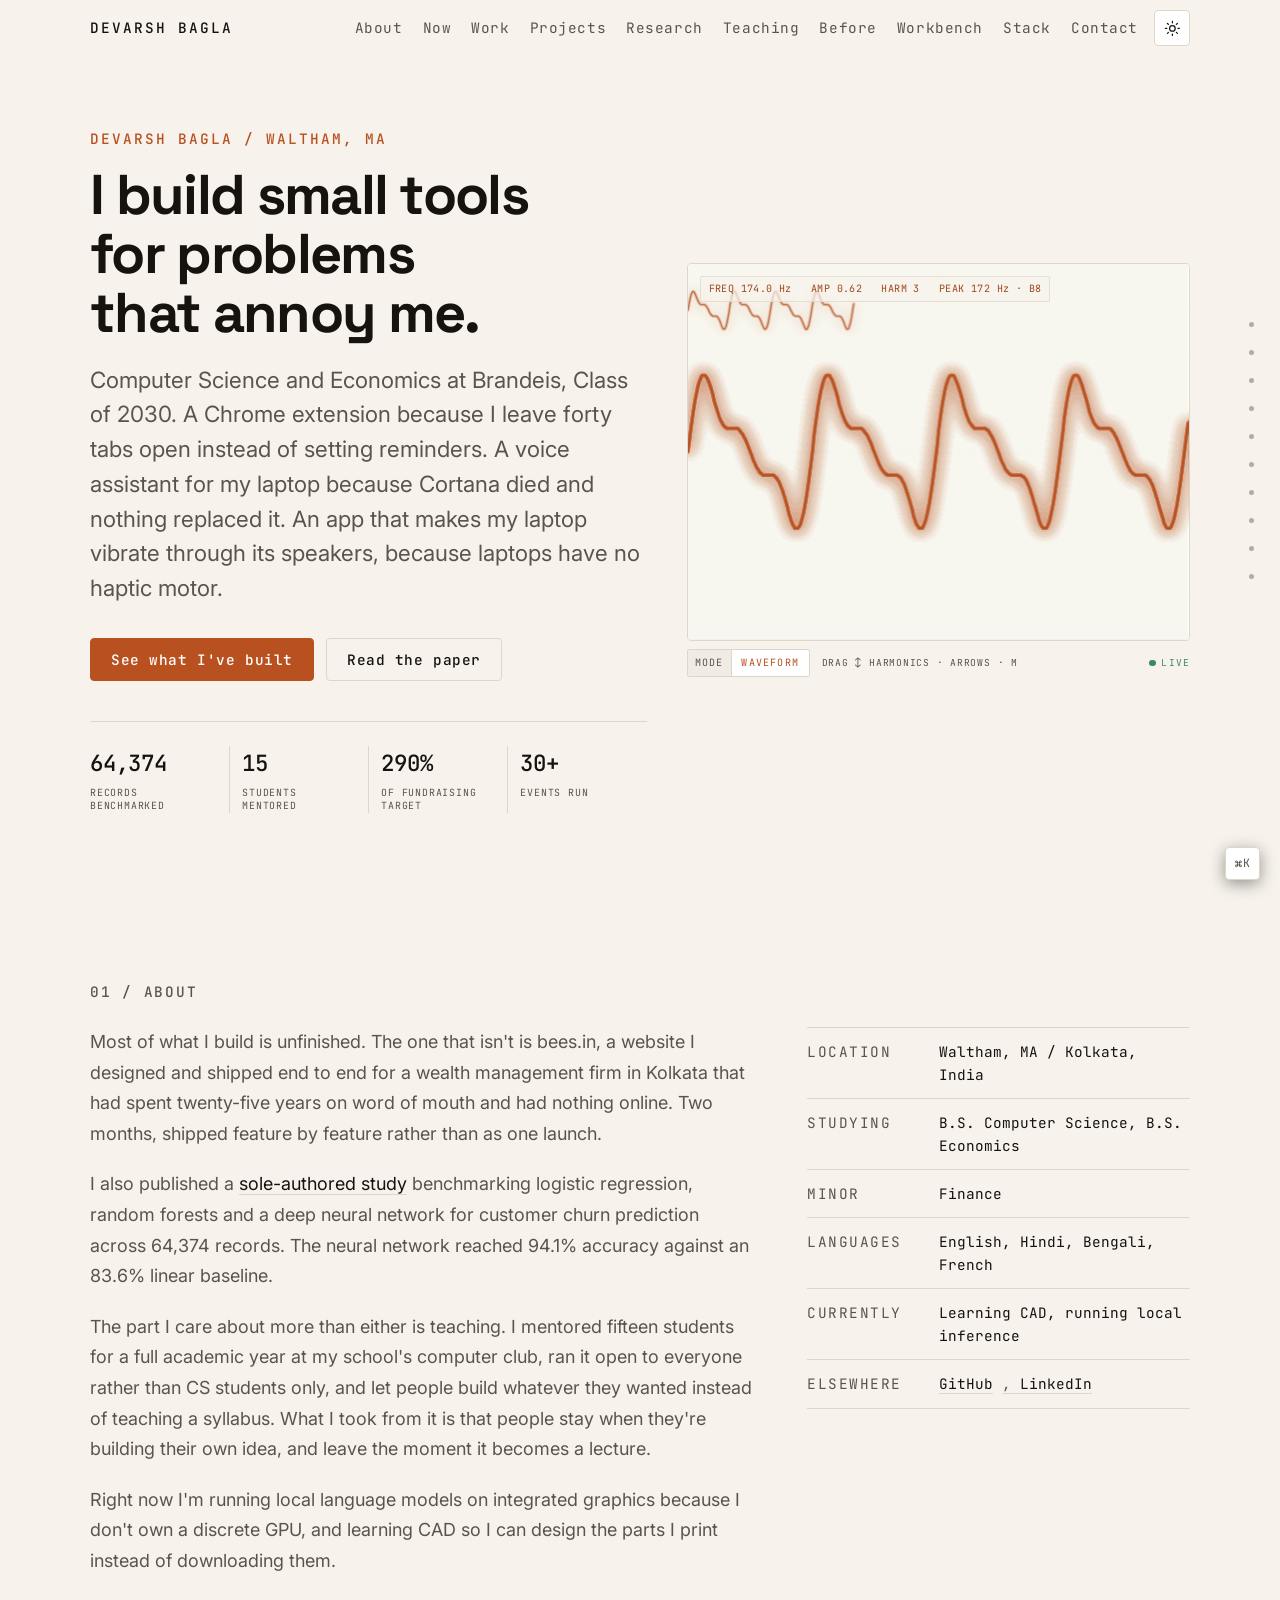
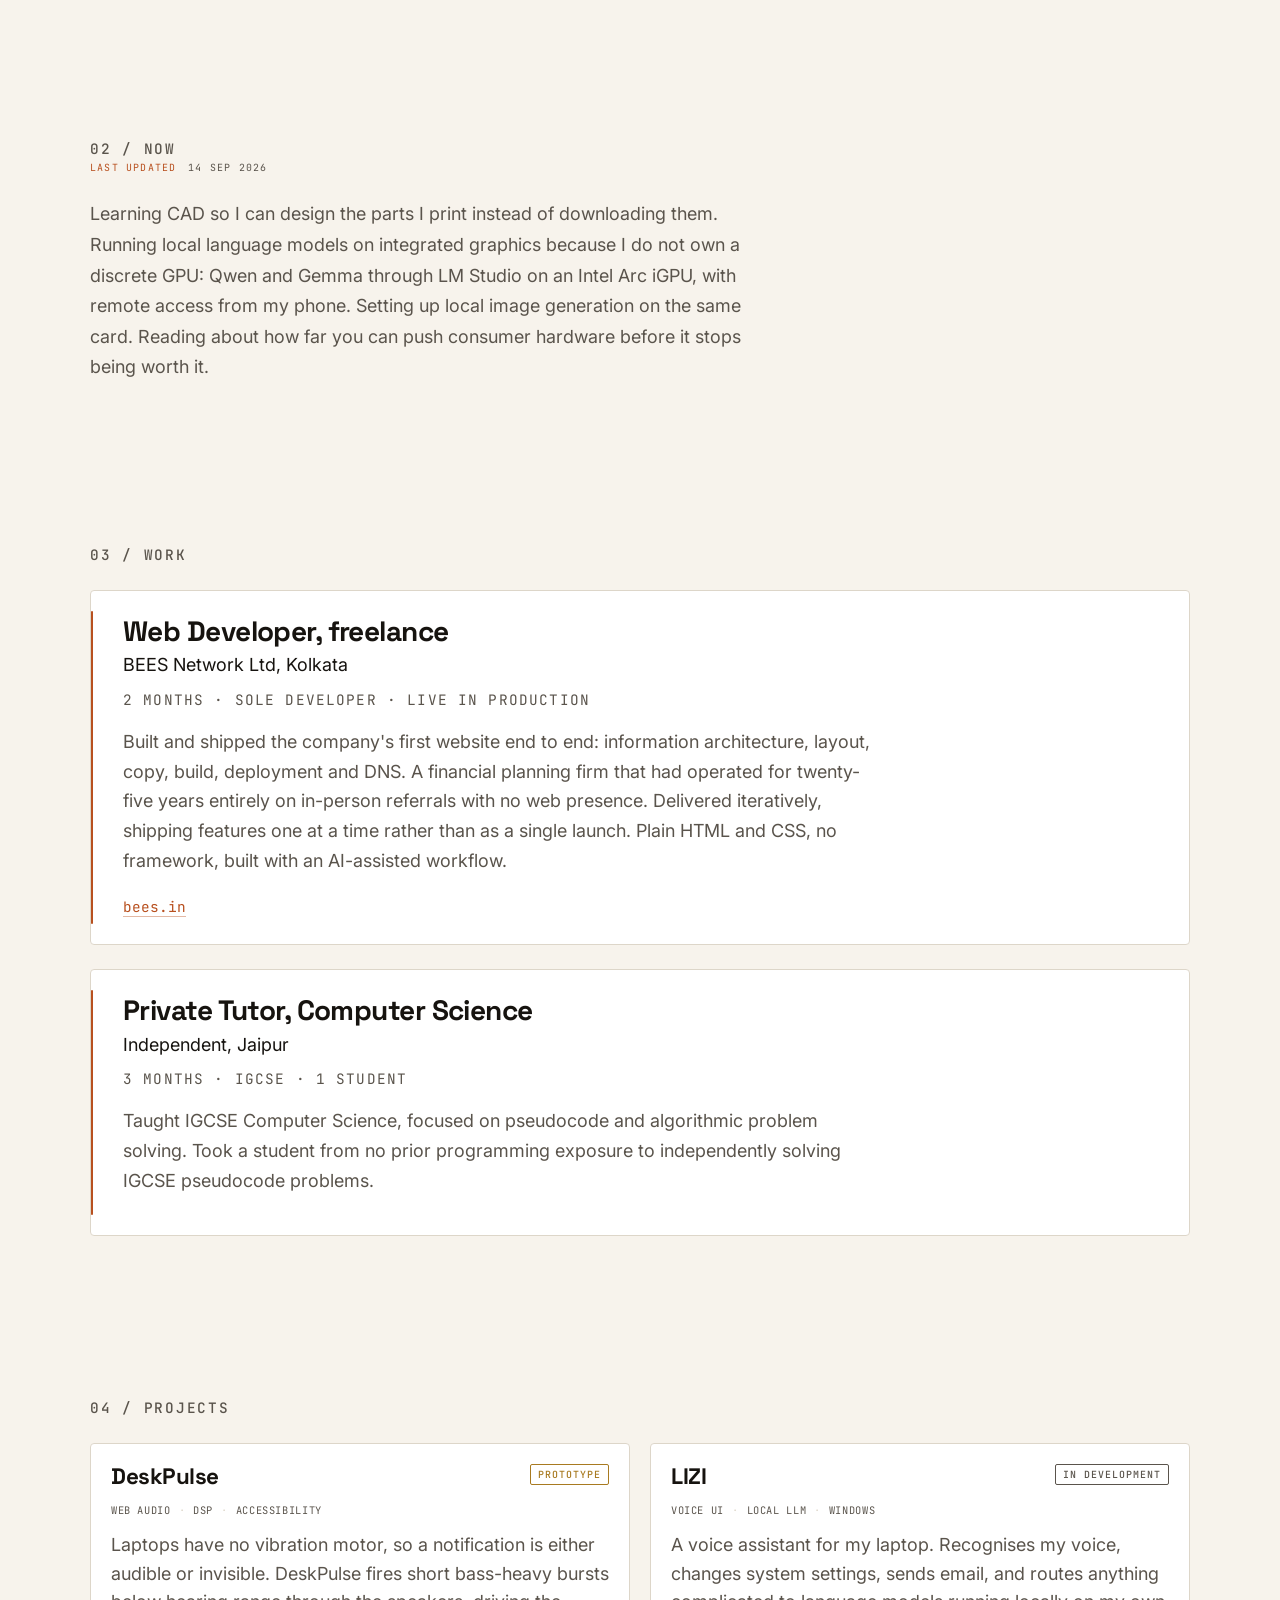
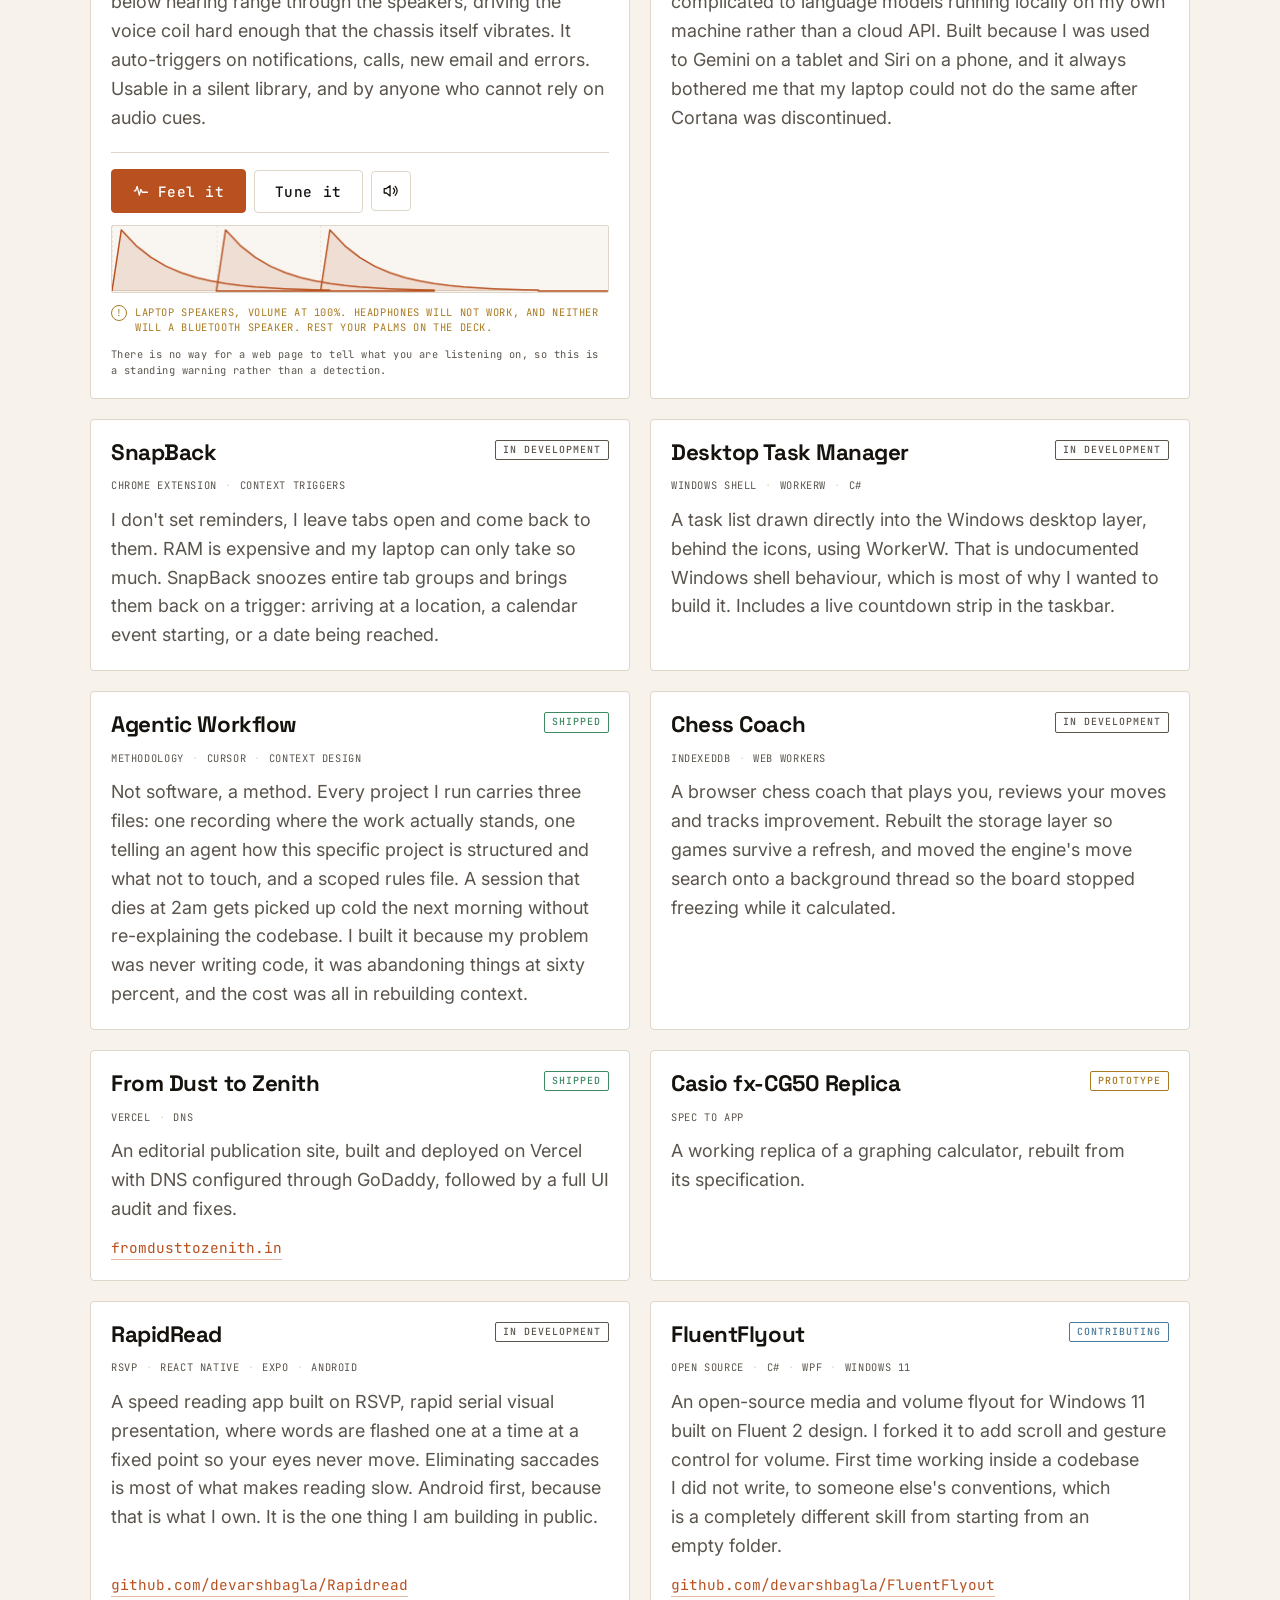
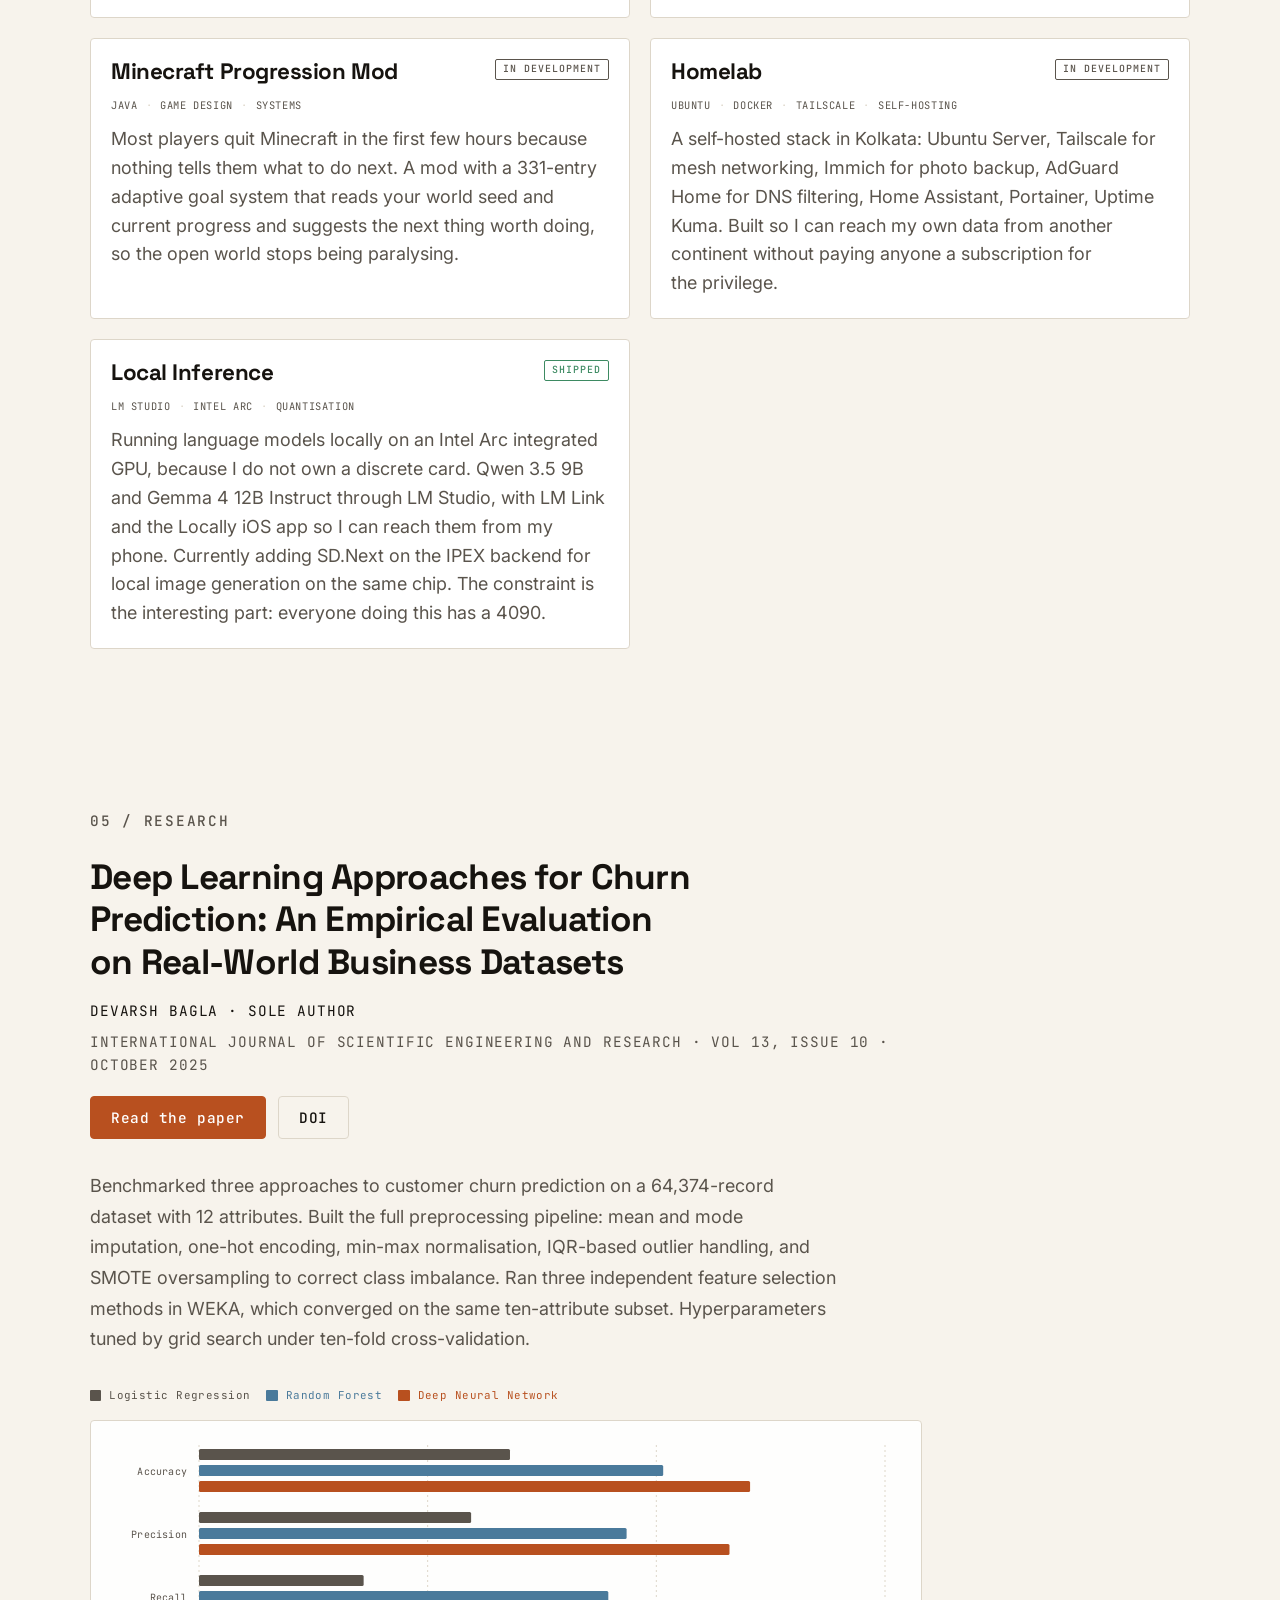
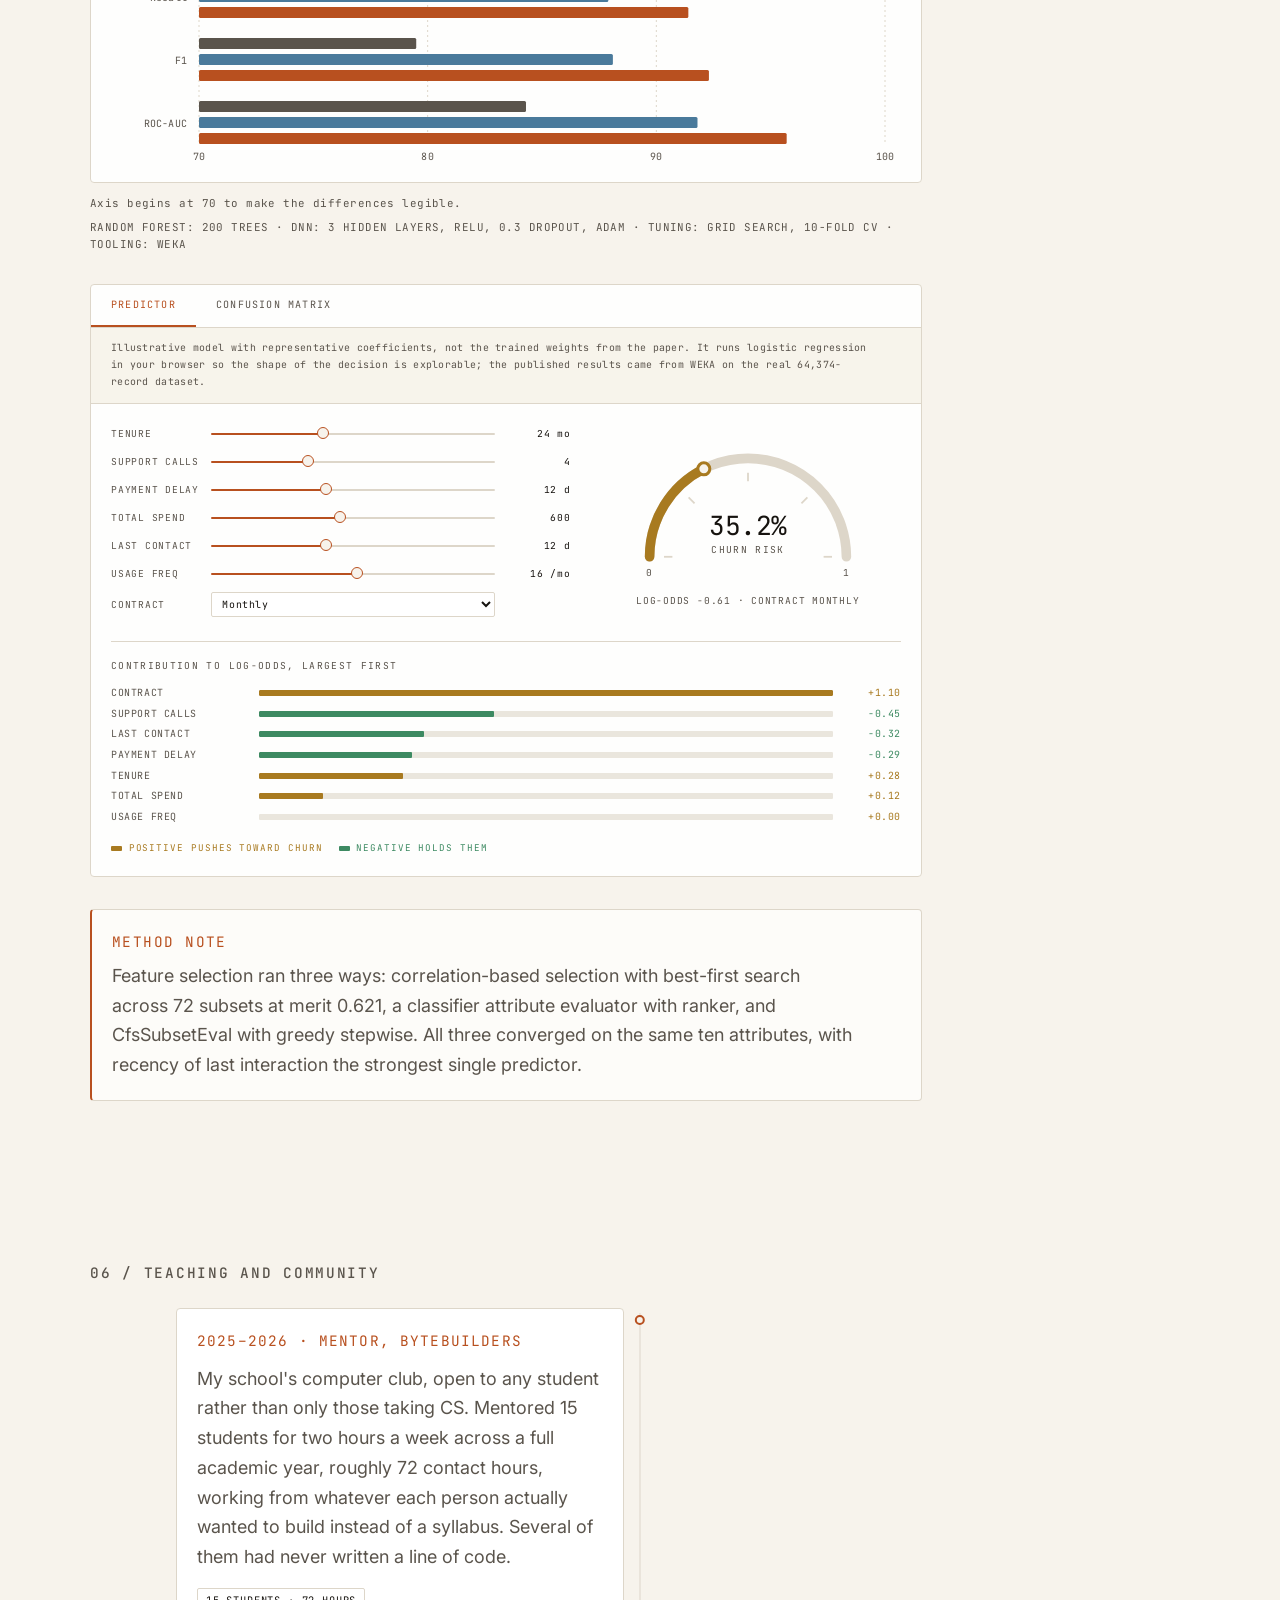
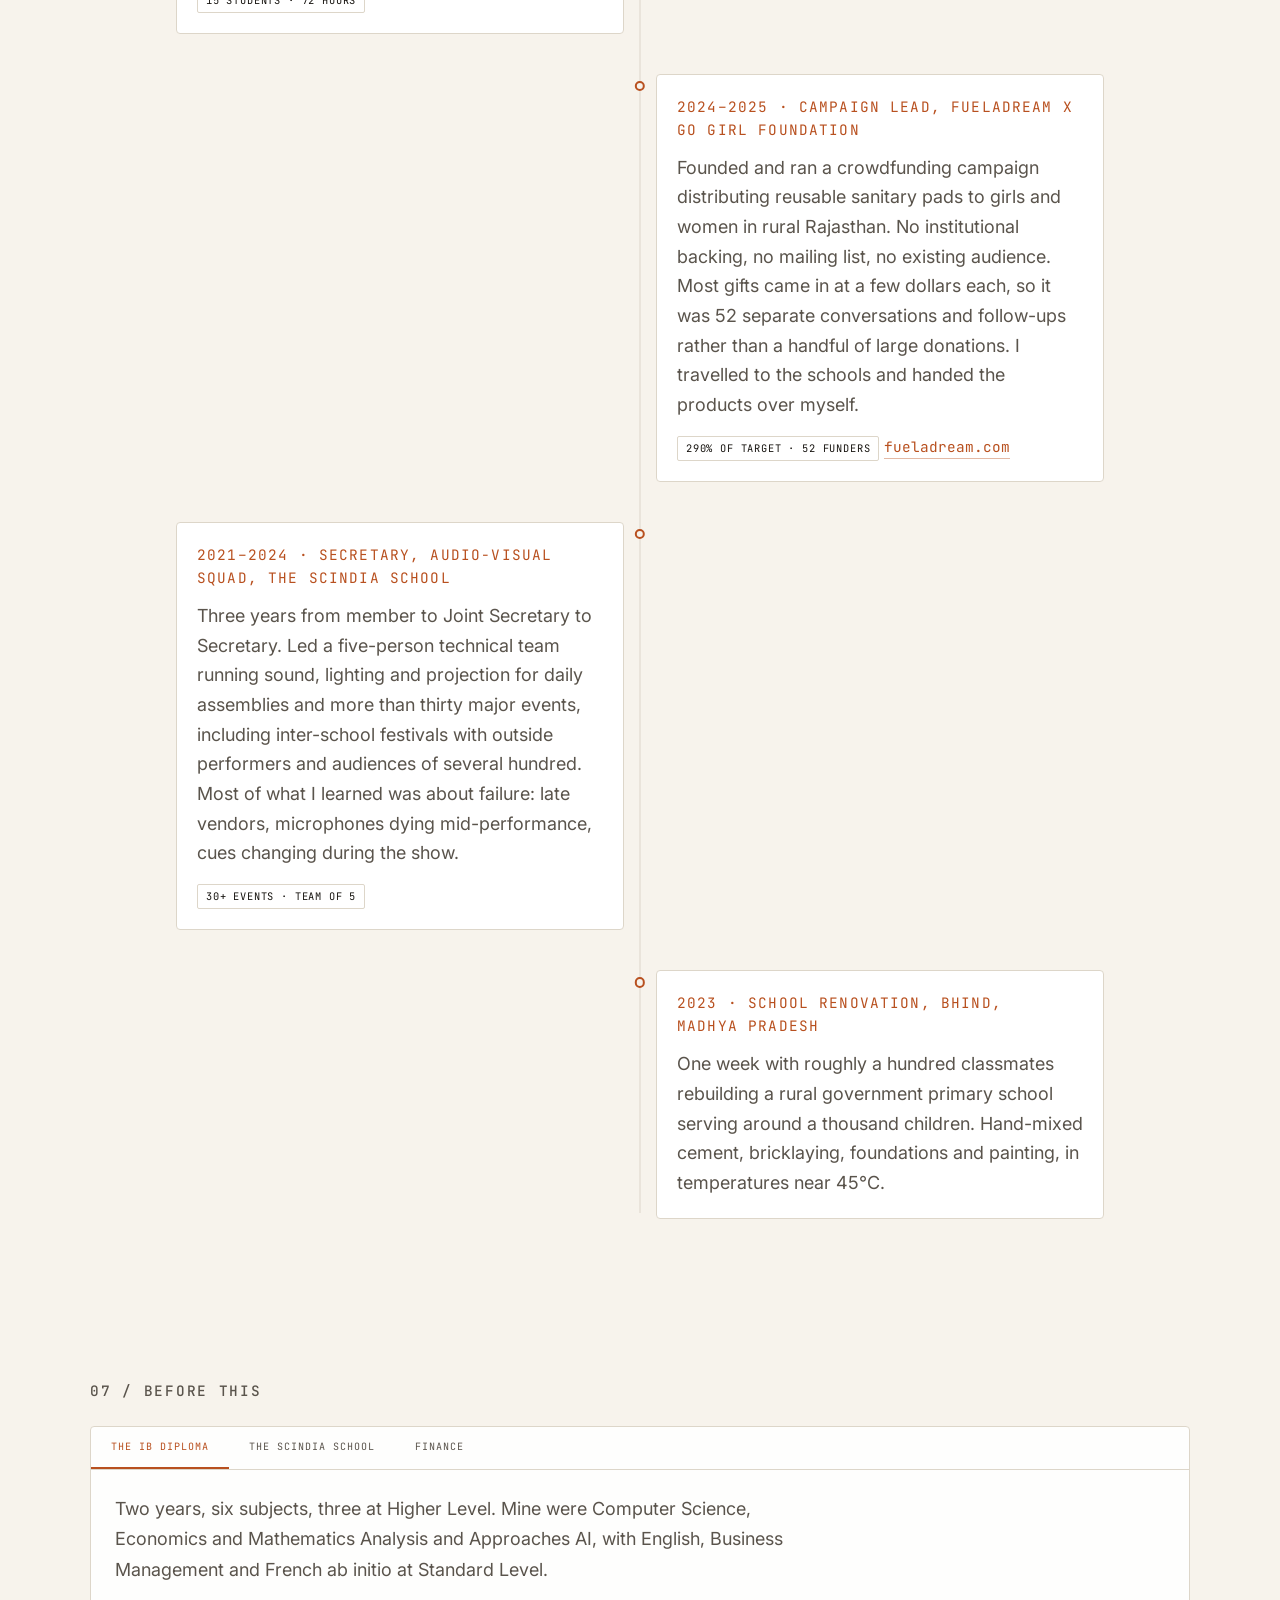
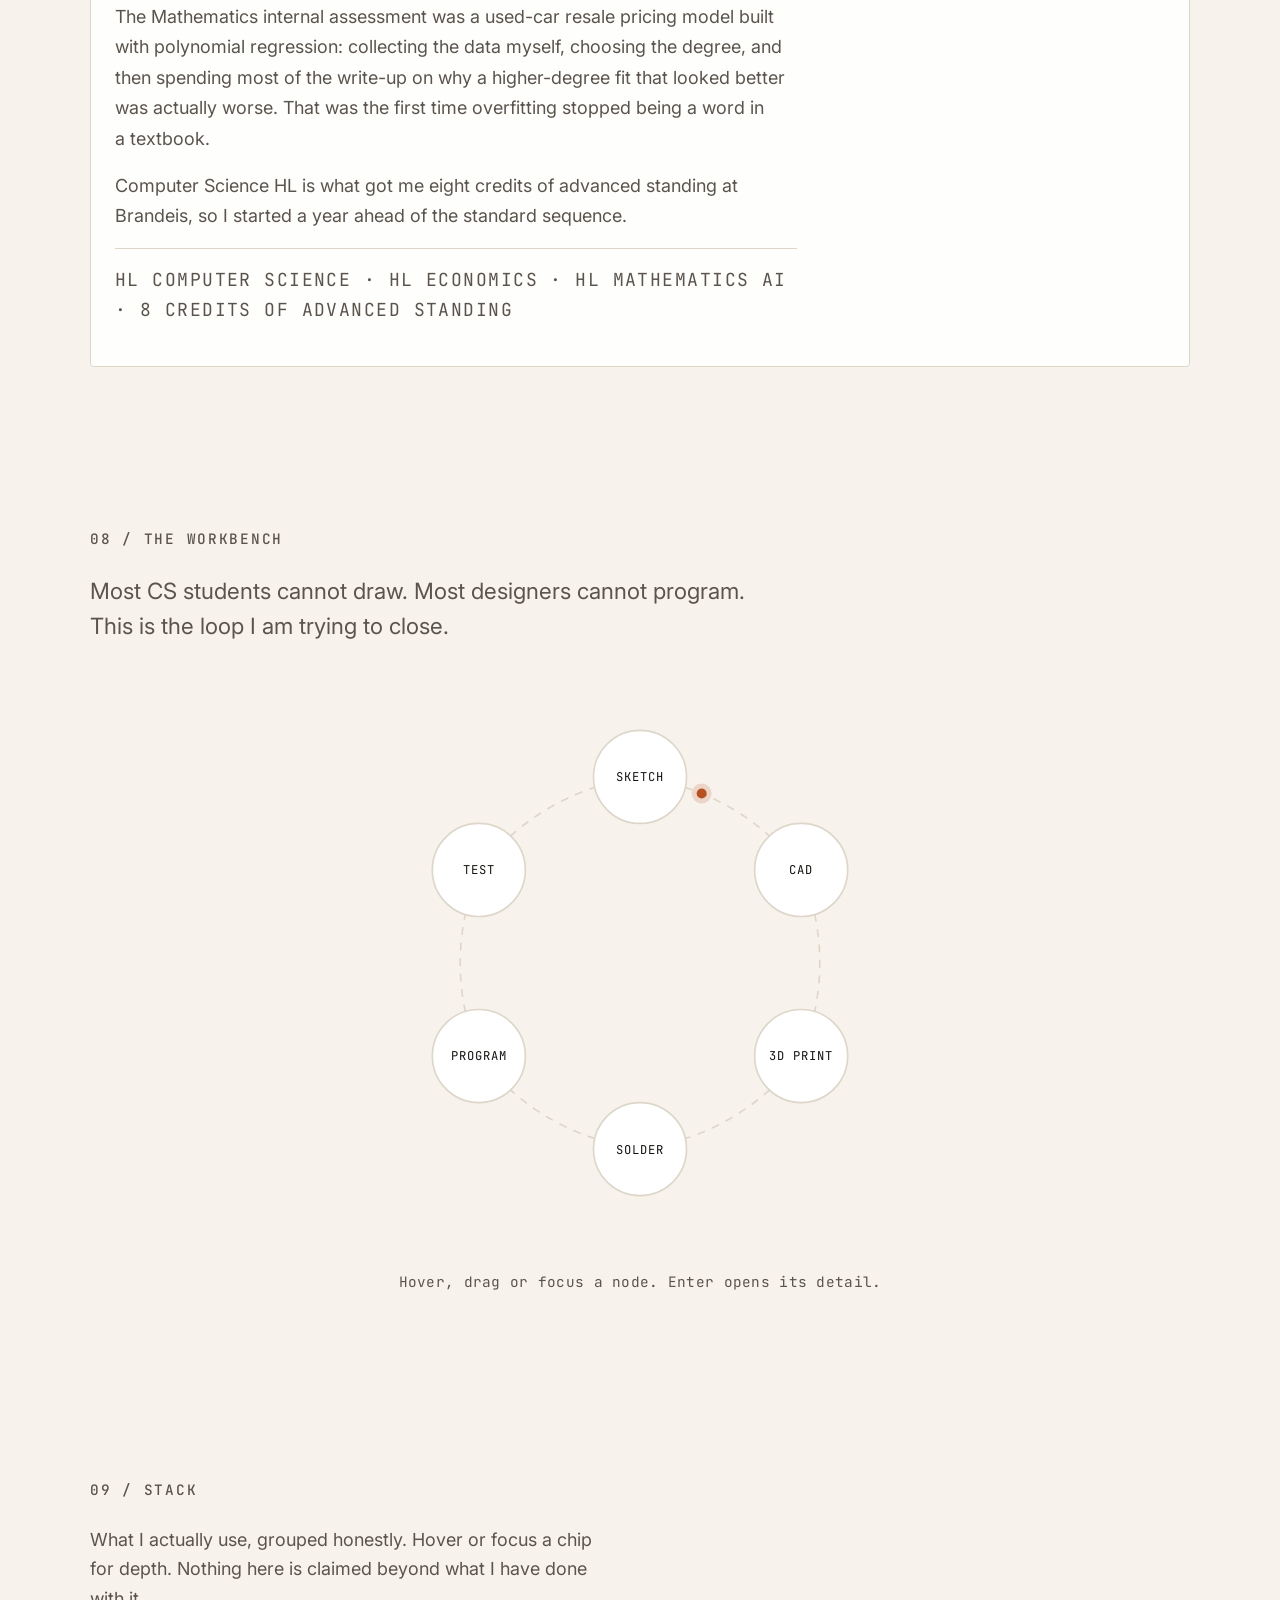
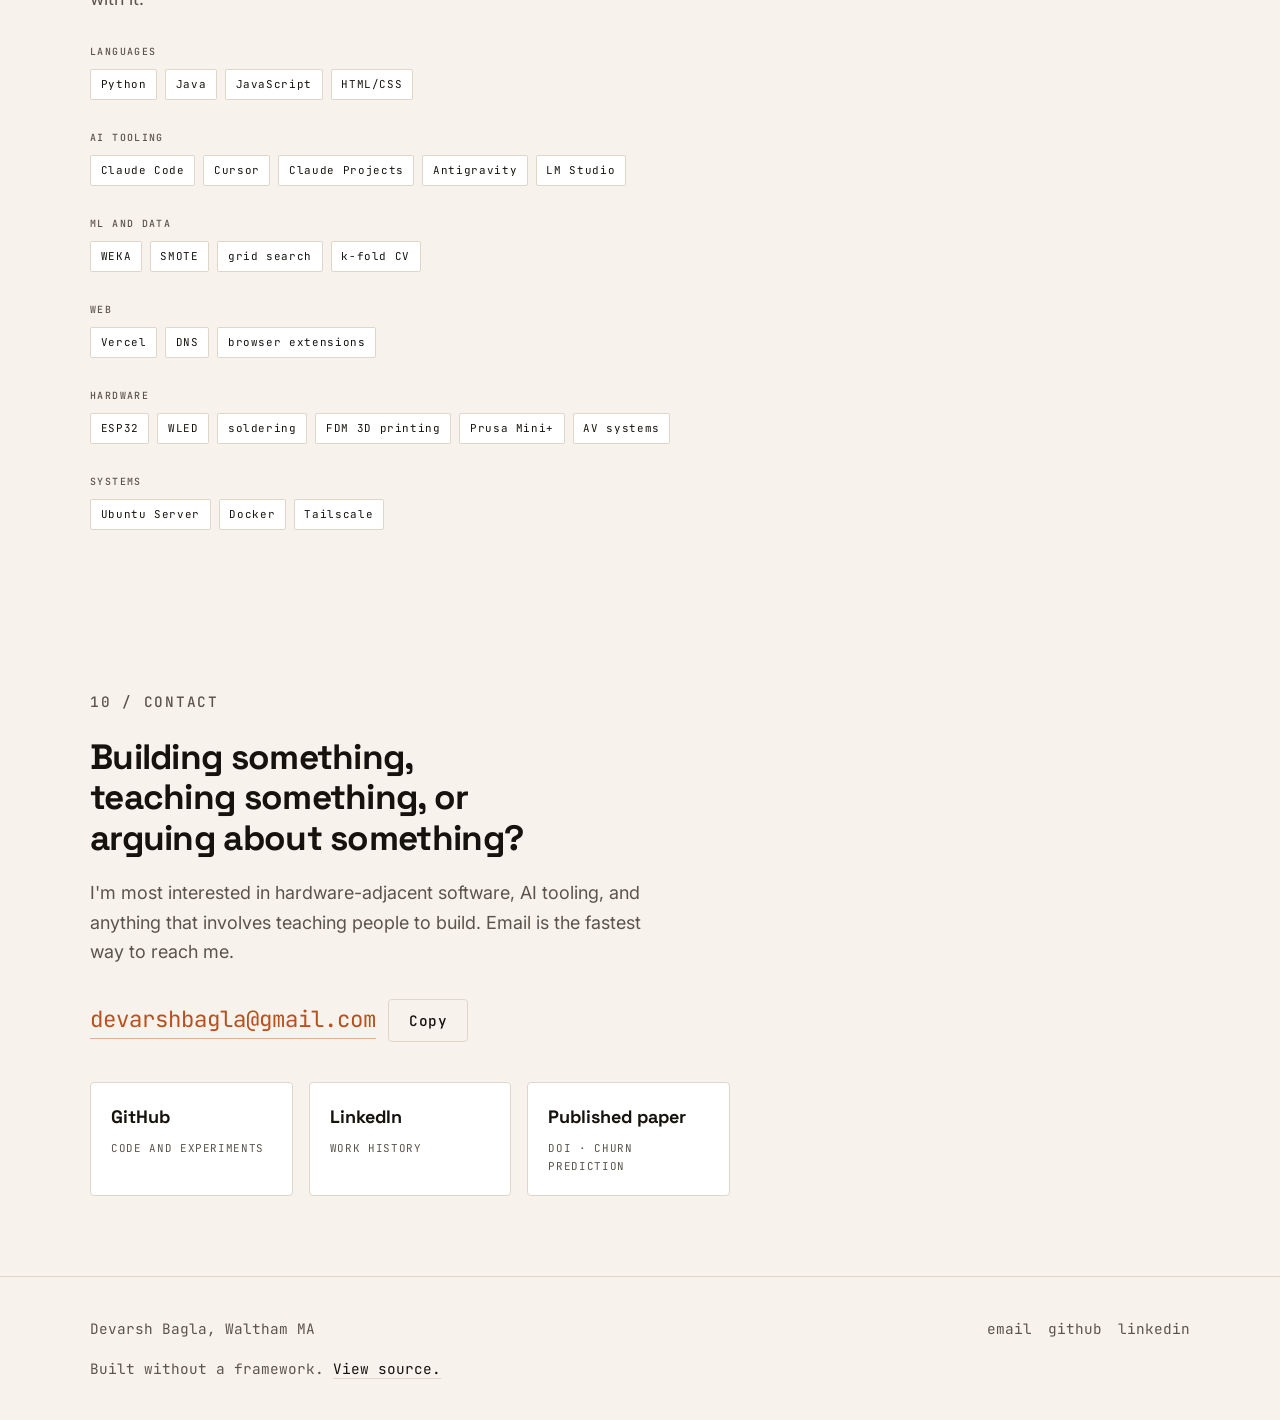
==== commit a5b37d1d: "Phase 3: five new project cards and a CONTRIBUTING badge Add RapidRead, FluentFlyout, the Minecraft " ====
--- a/index.html
+++ b/index.html
@@ -749,6 +749,115 @@
               </p>
             </article>
 
+            <article class="project-card" id="project-rapidread" data-reveal tabindex="0" data-project-card>
+              <div class="project-card__top">
+                <h2 class="project-card__title">RapidRead</h2>
+                <span class="status status--dev">IN DEVELOPMENT</span>
+              </div>
+              <ul class="project-card__tags" aria-label="Tags">
+                <li>RSVP</li>
+                <li>React Native</li>
+                <li>Expo</li>
+                <li>Android</li>
+              </ul>
+              <p class="project-card__body">
+                A speed reading app built on RSVP, rapid serial visual presentation, where
+                words are flashed one at a time at a fixed point so your eyes never move.
+                Eliminating saccades is most of what makes reading slow. Android first,
+                because that is what I own. It is the one thing I am building in public.
+              </p>
+              <a
+                class="project-card__link"
+                href="https://github.com/devarshbagla/Rapidread"
+                target="_blank"
+                rel="noopener noreferrer"
+                data-project-link
+              >github.com/devarshbagla/Rapidread</a>
+            </article>
+
+            <article class="project-card" id="project-fluentflyout" data-reveal tabindex="0" data-project-card>
+              <div class="project-card__top">
+                <h2 class="project-card__title">FluentFlyout</h2>
+                <span class="status status--contrib">CONTRIBUTING</span>
+              </div>
+              <ul class="project-card__tags" aria-label="Tags">
+                <li>Open Source</li>
+                <li>C#</li>
+                <li>WPF</li>
+                <li>Windows 11</li>
+              </ul>
+              <p class="project-card__body">
+                An open-source media and volume flyout for Windows 11 built on Fluent 2
+                design. I forked it to add scroll and gesture control for volume. First time
+                working inside a codebase I did not write, to someone else's conventions,
+                which is a completely different skill from starting from an empty folder.
+              </p>
+              <a
+                class="project-card__link"
+                href="https://github.com/devarshbagla/FluentFlyout"
+                target="_blank"
+                rel="noopener noreferrer"
+                data-project-link
+              >github.com/devarshbagla/FluentFlyout</a>
+            </article>
+
+            <article class="project-card" id="project-minecraft-mod" data-reveal tabindex="0" data-project-card>
+              <div class="project-card__top">
+                <h2 class="project-card__title">Minecraft Progression Mod</h2>
+                <span class="status status--dev">IN DEVELOPMENT</span>
+              </div>
+              <ul class="project-card__tags" aria-label="Tags">
+                <li>Java</li>
+                <li>Game Design</li>
+                <li>Systems</li>
+              </ul>
+              <p class="project-card__body">
+                Most players quit Minecraft in the first few hours because nothing tells them
+                what to do next. A mod with a 331-entry adaptive goal system that reads your
+                world seed and current progress and suggests the next thing worth doing, so
+                the open world stops being paralysing.
+              </p>
+            </article>
+
+            <article class="project-card" id="project-homelab" data-reveal tabindex="0" data-project-card>
+              <div class="project-card__top">
+                <h2 class="project-card__title">Homelab</h2>
+                <span class="status status--dev">IN DEVELOPMENT</span>
+              </div>
+              <ul class="project-card__tags" aria-label="Tags">
+                <li>Ubuntu</li>
+                <li>Docker</li>
+                <li>Tailscale</li>
+                <li>Self-hosting</li>
+              </ul>
+              <p class="project-card__body">
+                A self-hosted stack in Kolkata: Ubuntu Server, Tailscale for mesh networking,
+                Immich for photo backup, AdGuard Home for DNS filtering, Home Assistant,
+                Portainer, Uptime Kuma. Built so I can reach my own data from another
+                continent without paying anyone a subscription for the privilege.
+              </p>
+            </article>
+
+            <article class="project-card" id="project-local-inference" data-reveal tabindex="0" data-project-card>
+              <div class="project-card__top">
+                <h2 class="project-card__title">Local Inference</h2>
+                <span class="status status--shipped">SHIPPED</span>
+              </div>
+              <ul class="project-card__tags" aria-label="Tags">
+                <li>LM Studio</li>
+                <li>Intel Arc</li>
+                <li>Quantisation</li>
+              </ul>
+              <p class="project-card__body">
+                Running language models locally on an Intel Arc integrated GPU, because I do
+                not own a discrete card. Qwen 3.5 9B and Gemma 4 12B Instruct through LM
+                Studio, with LM Link and the Locally iOS app so I can reach them from my phone.
+                Currently adding SD.Next on the IPEX backend for local image generation on the
+                same chip. The constraint is the interesting part: everyone doing this has a
+                4090.
+              </p>
+            </article>
+
           </div>
         </div>
       </section>
--- a/css/sections.css
+++ b/css/sections.css
@@ -631,6 +631,10 @@
   color: var(--ink-muted);
 }
 
+.status--contrib {
+  color: var(--cool);
+}
+
 .project-card__tags {
   display: flex;
   flex-wrap: wrap;
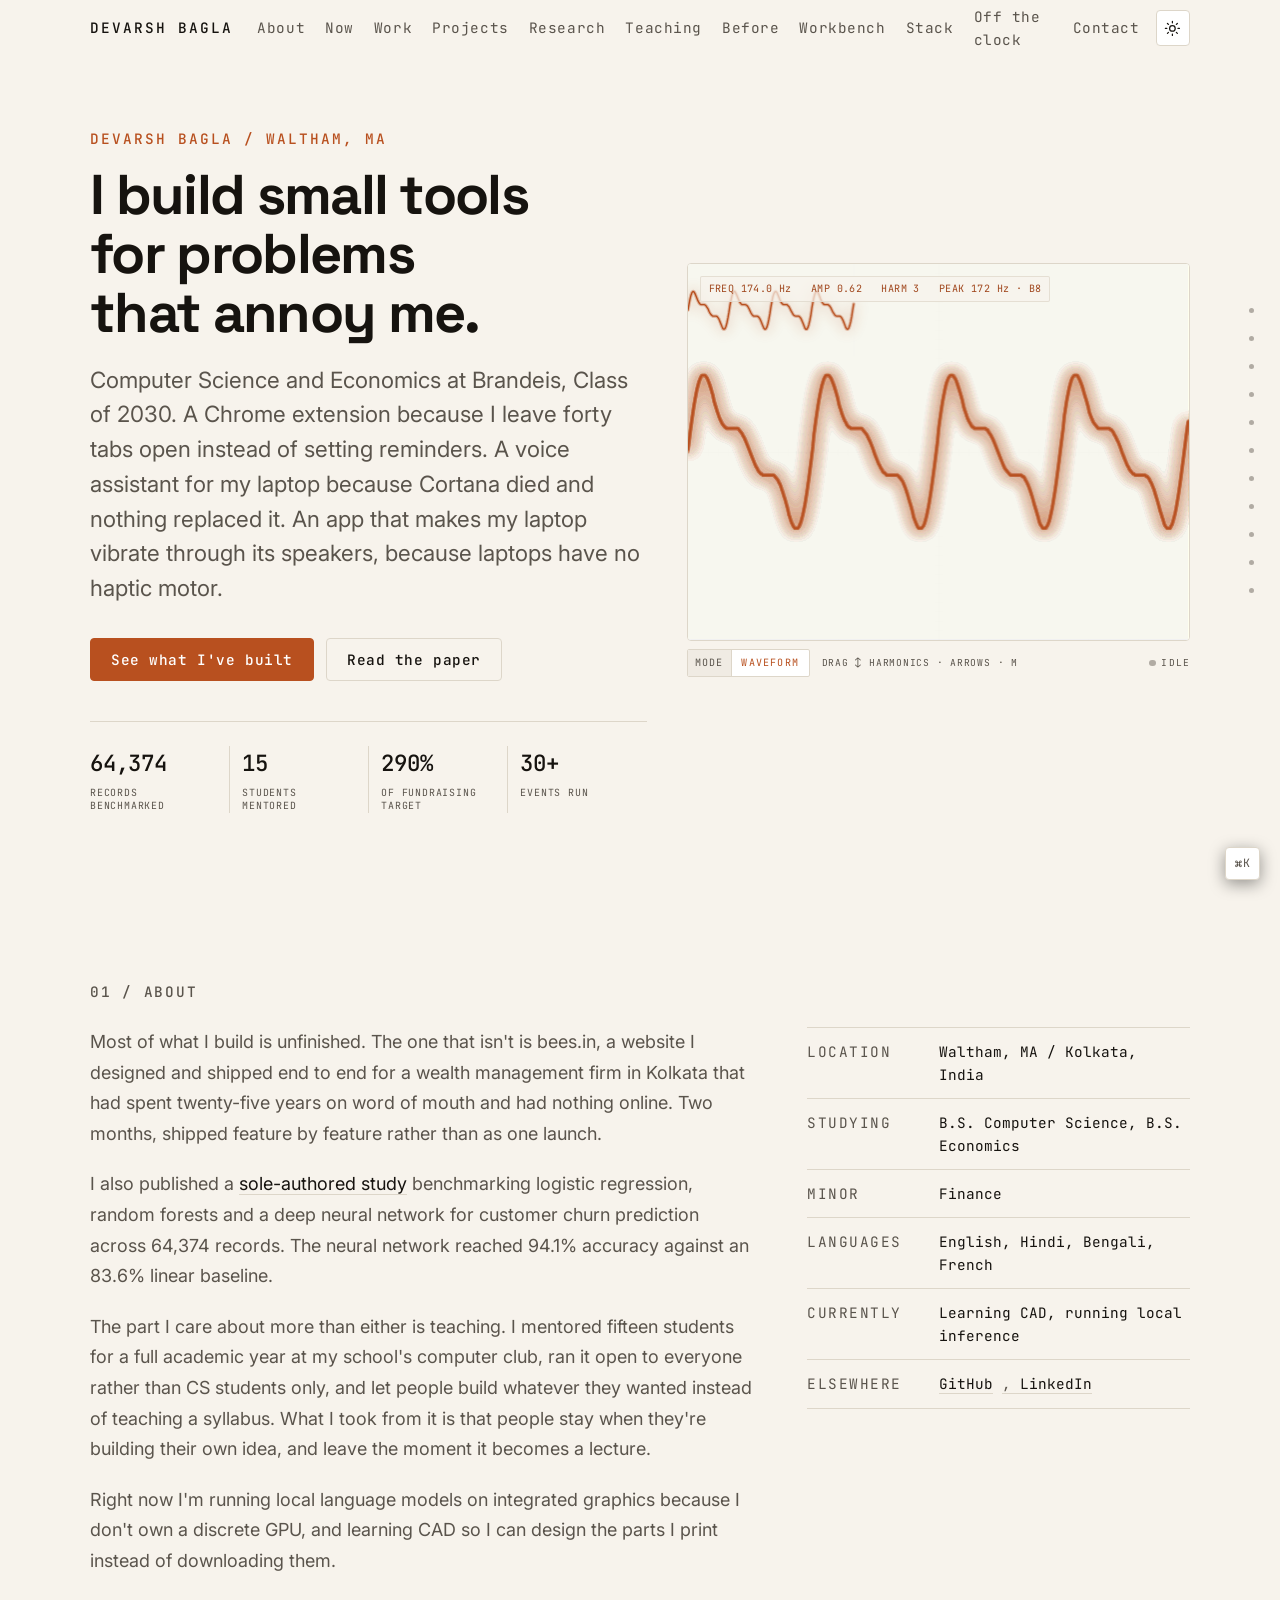
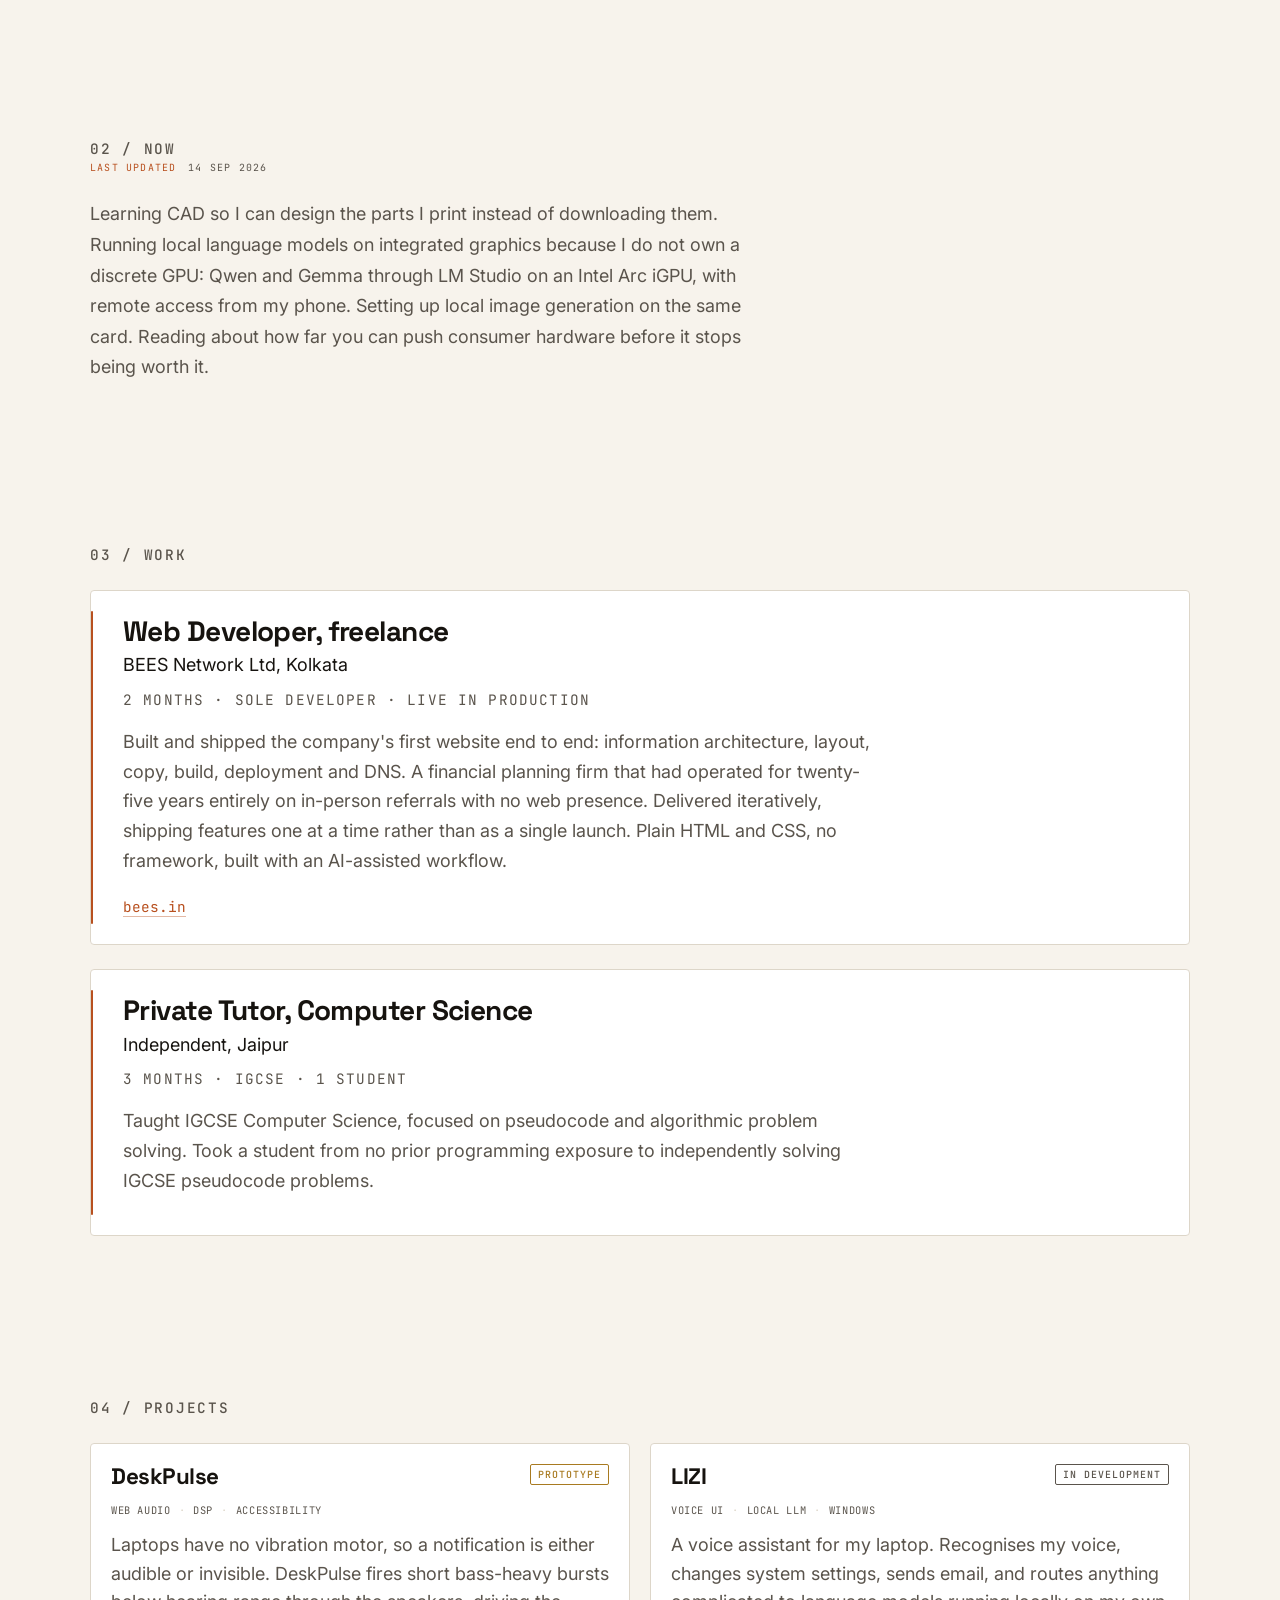
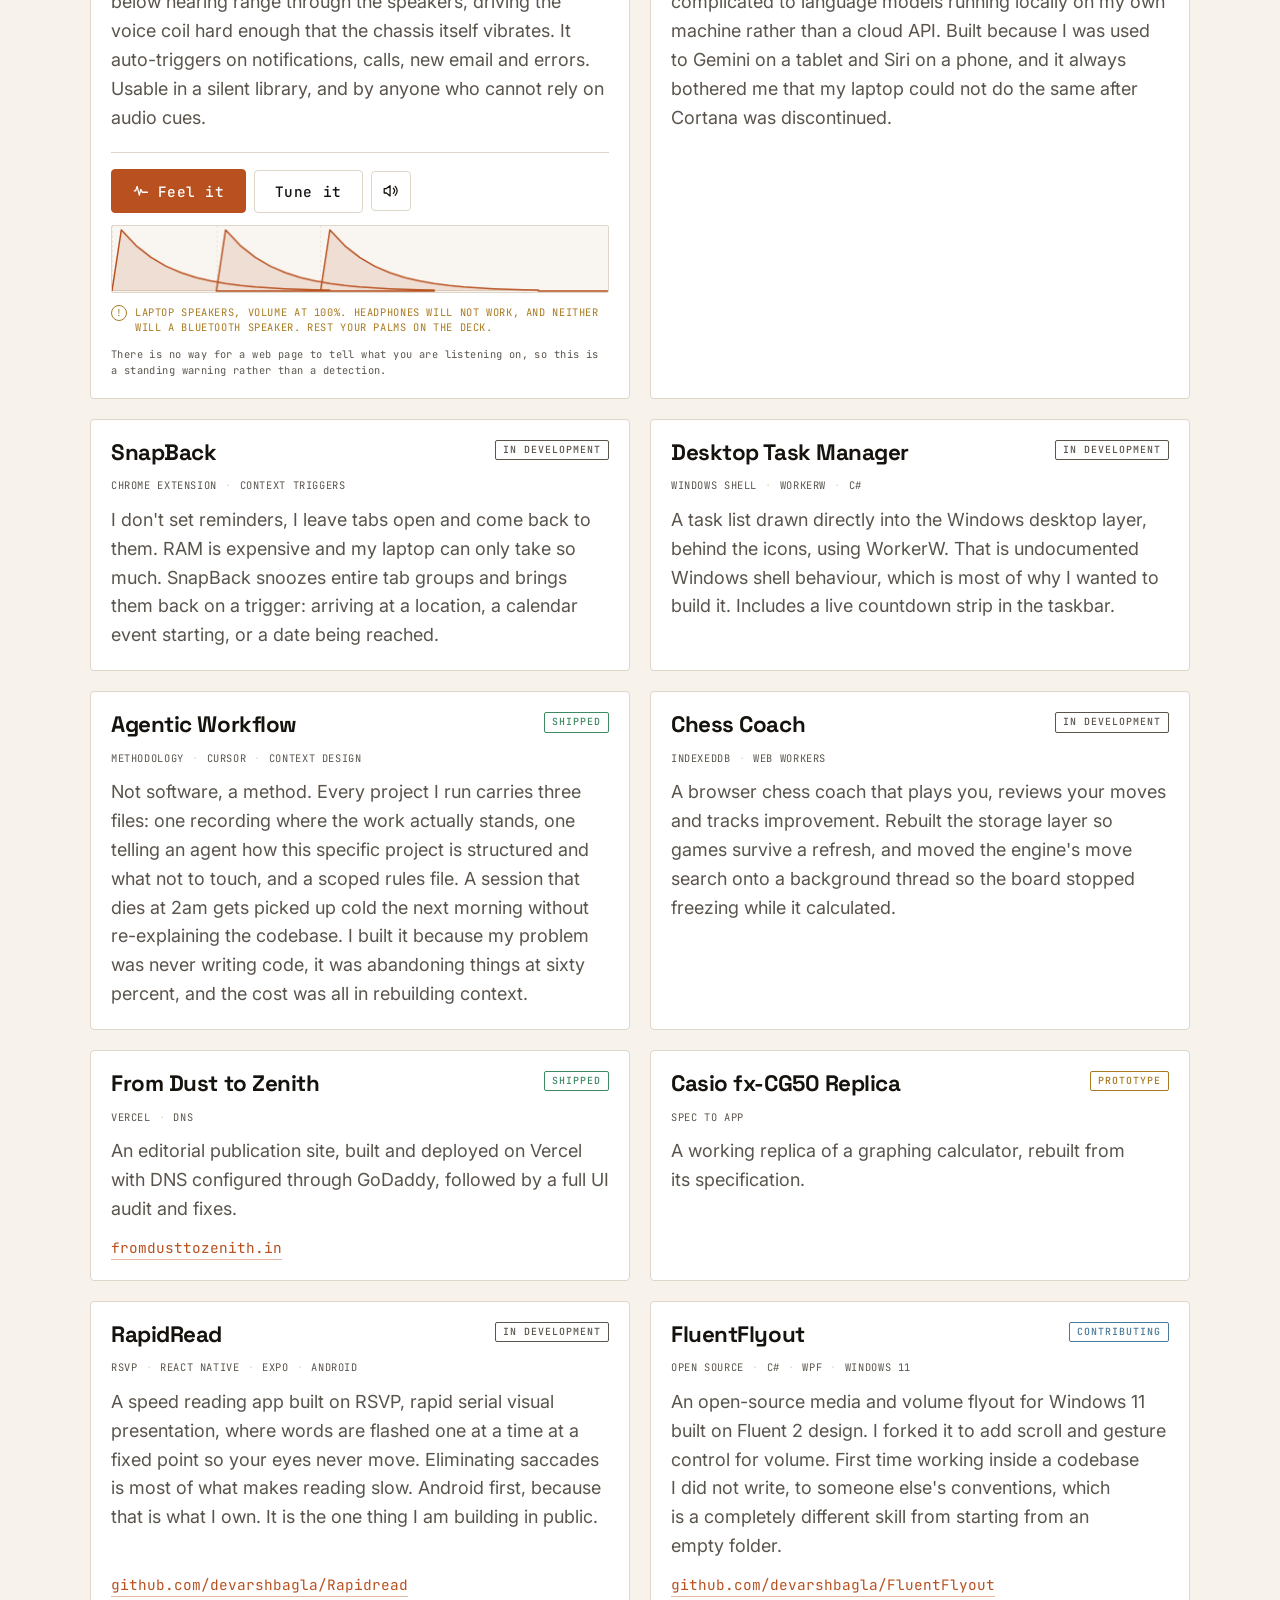
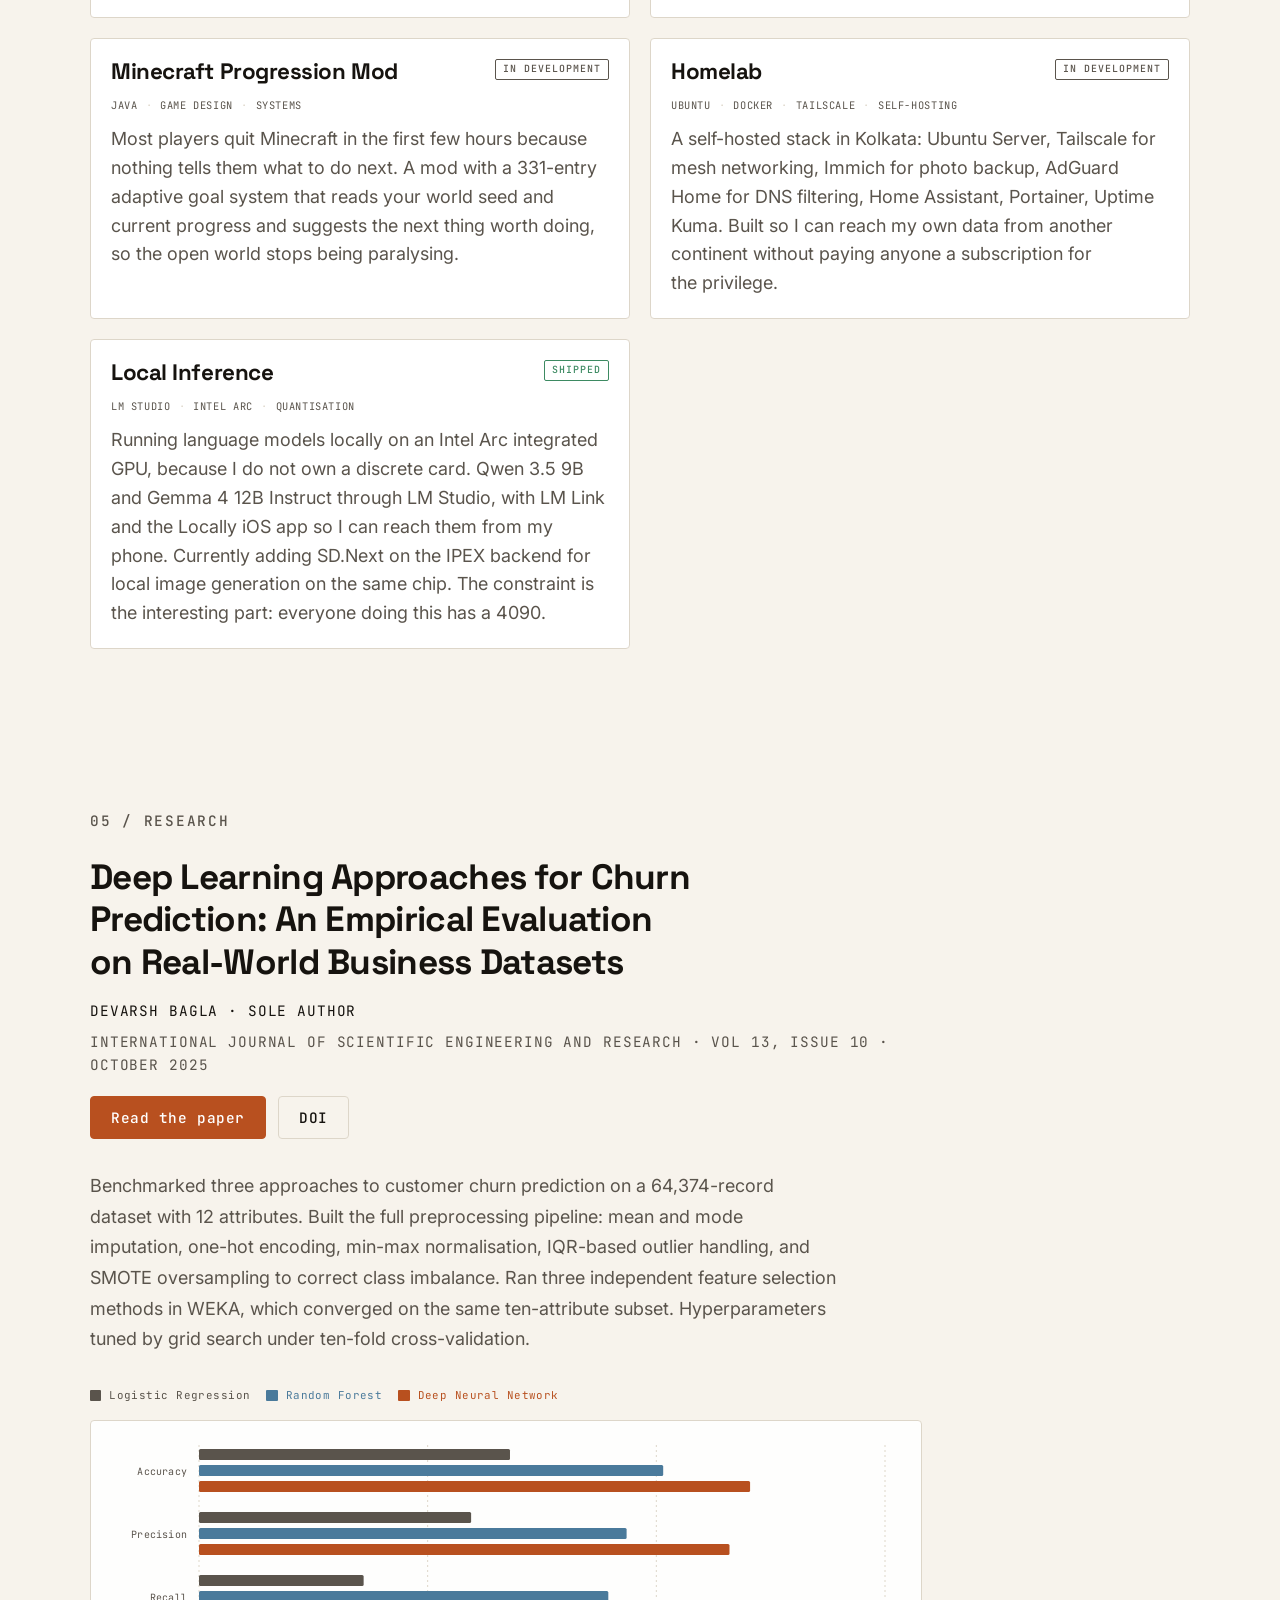
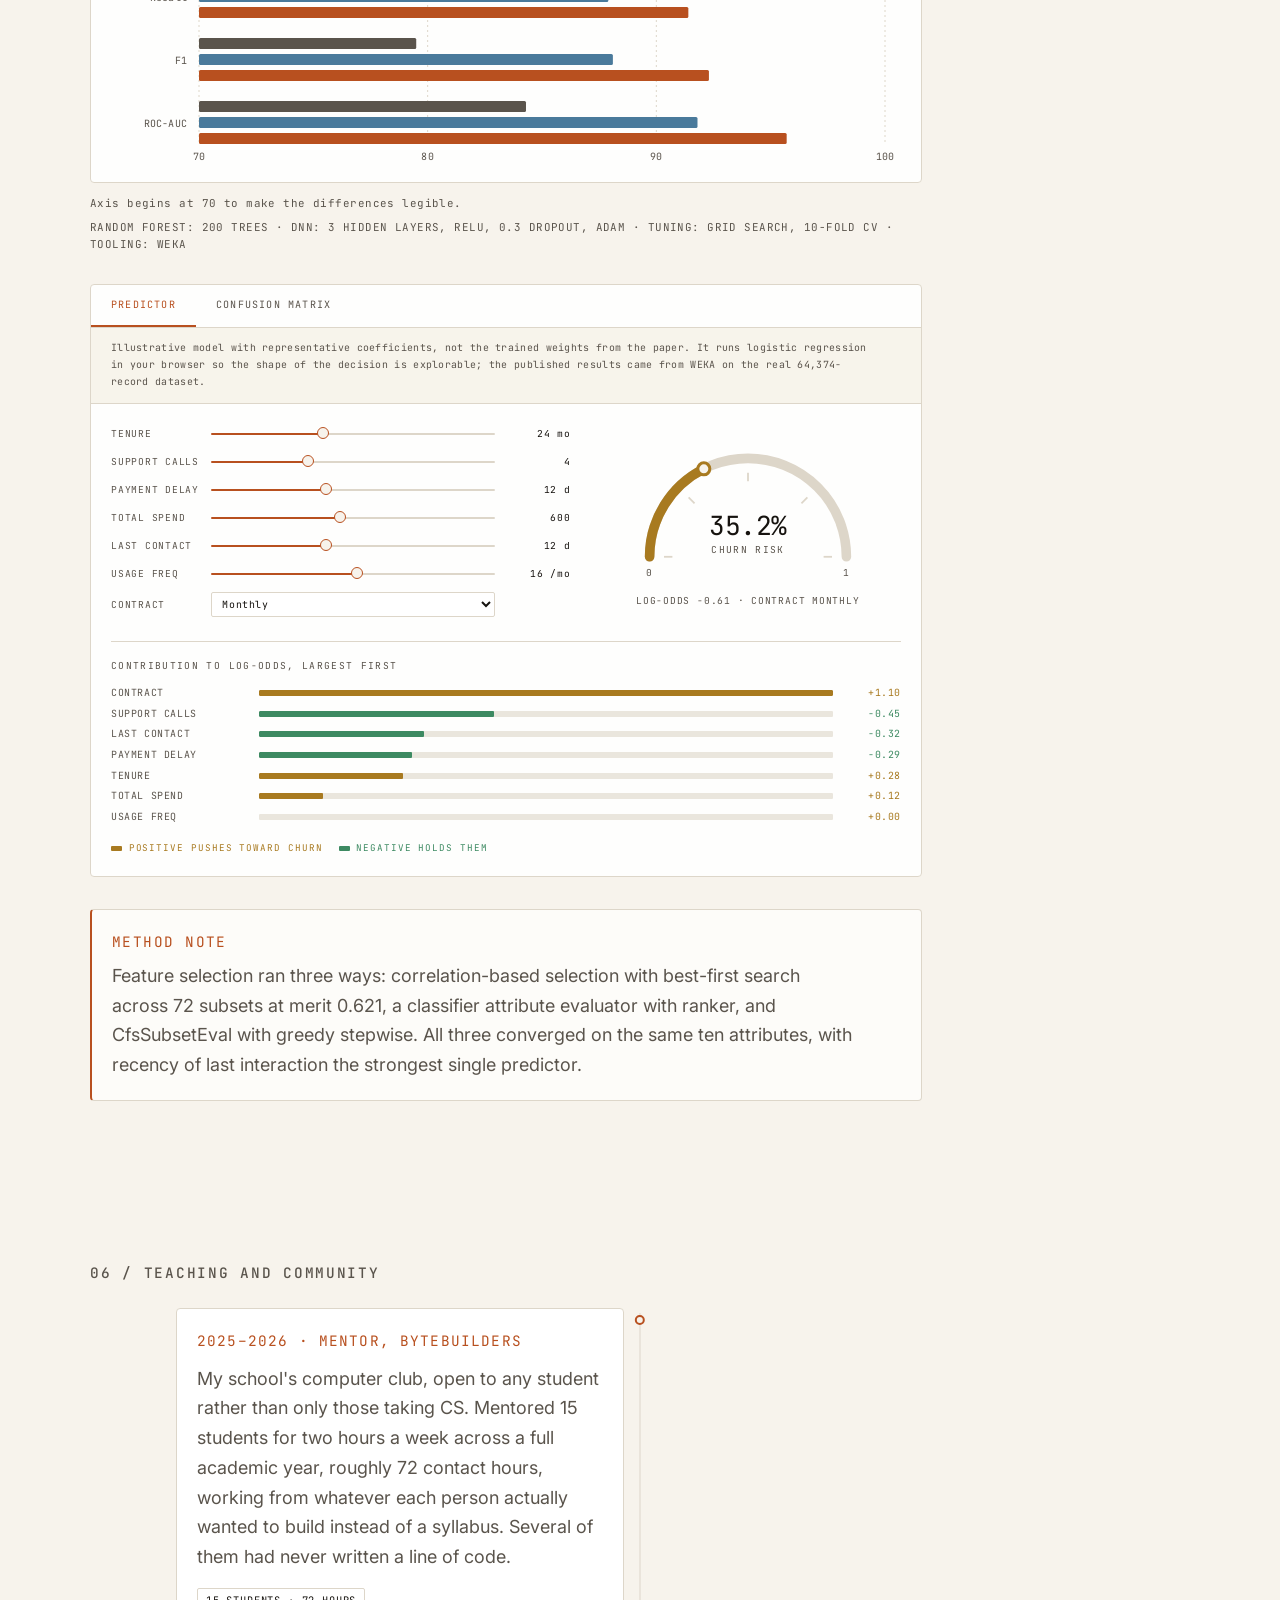
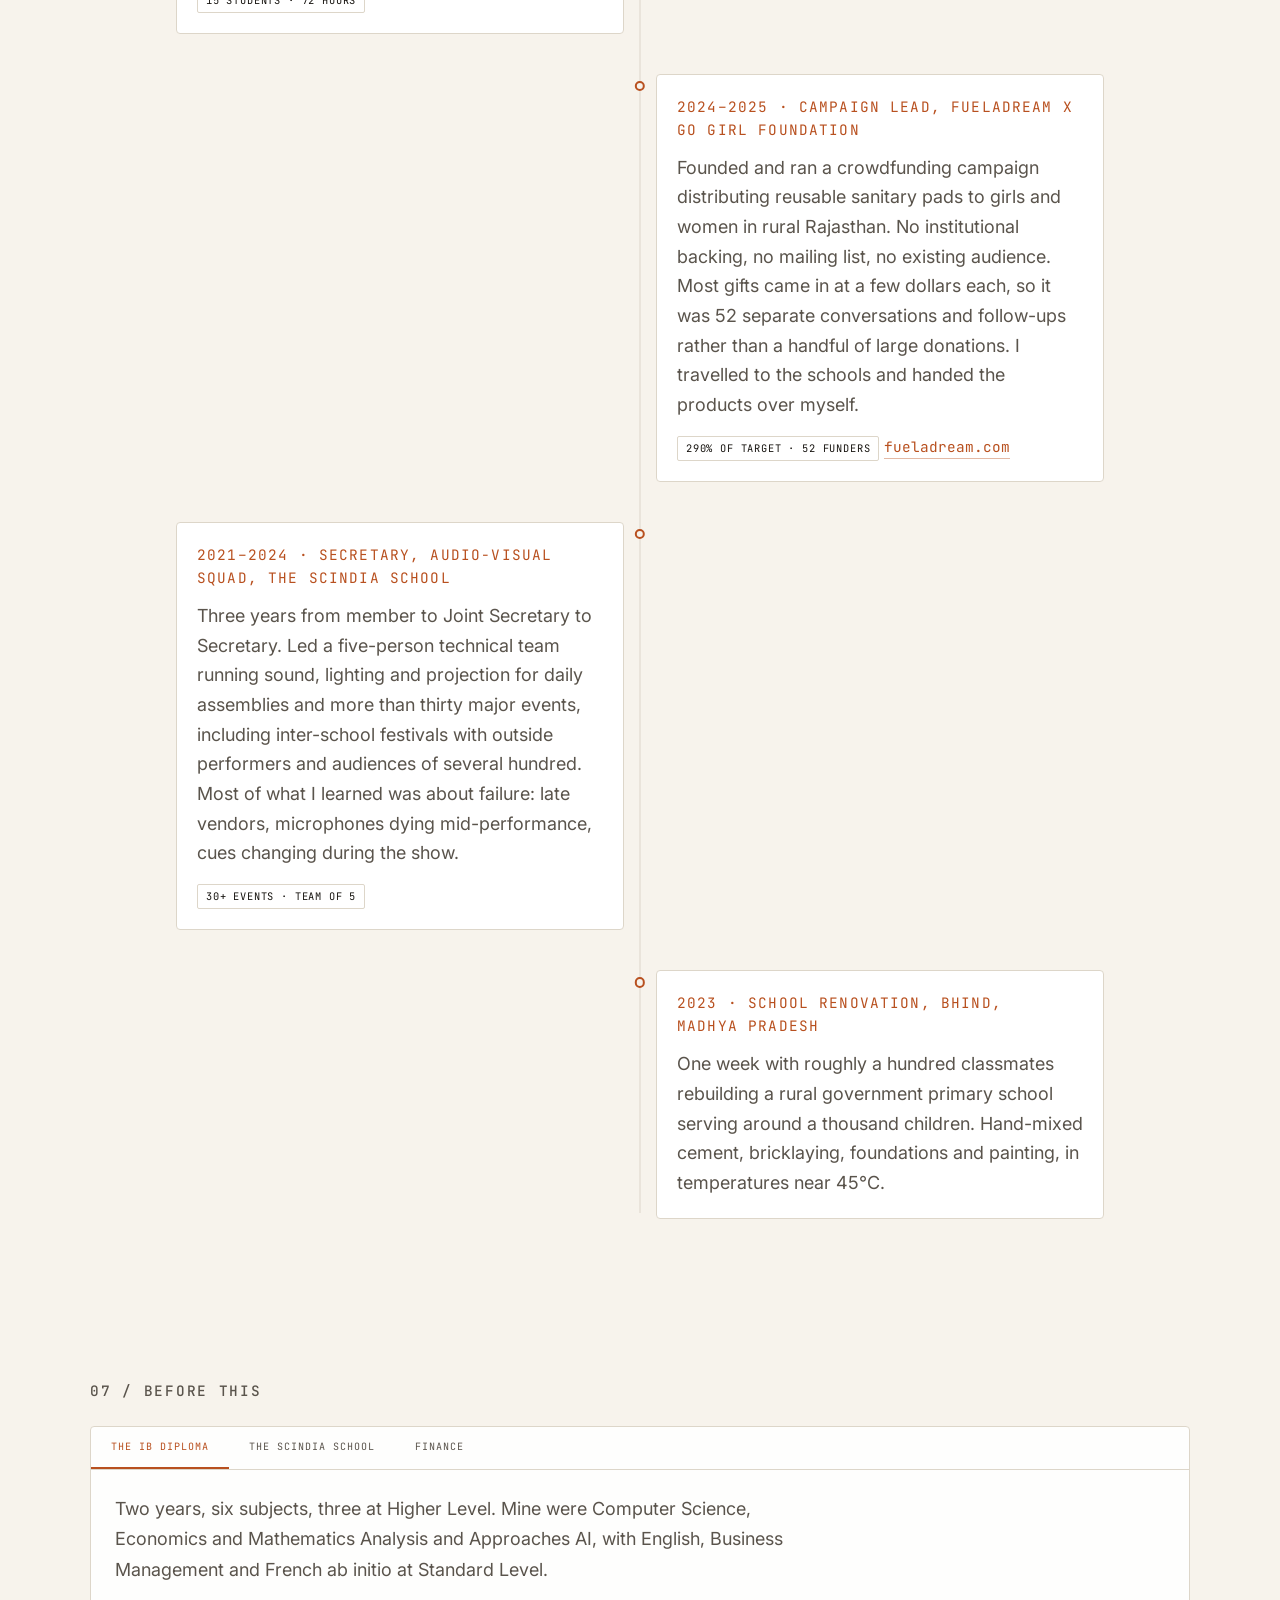
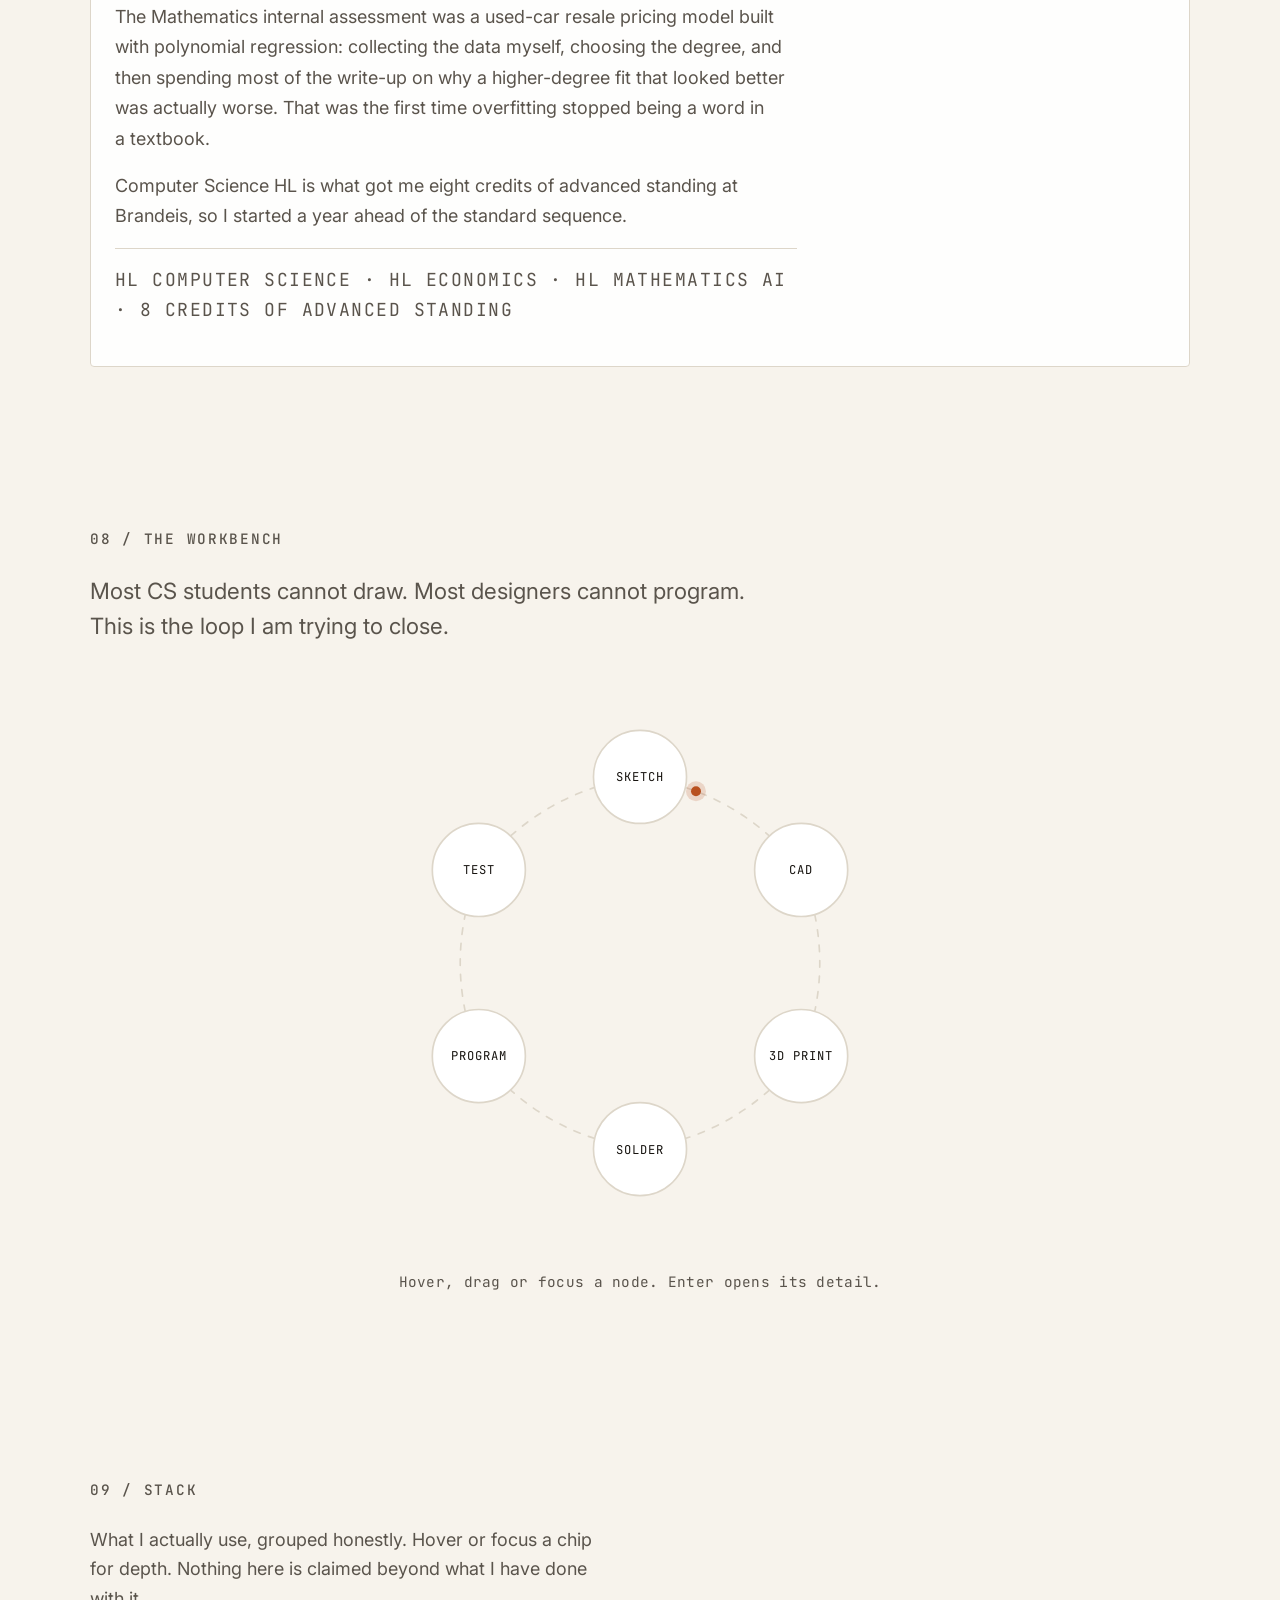
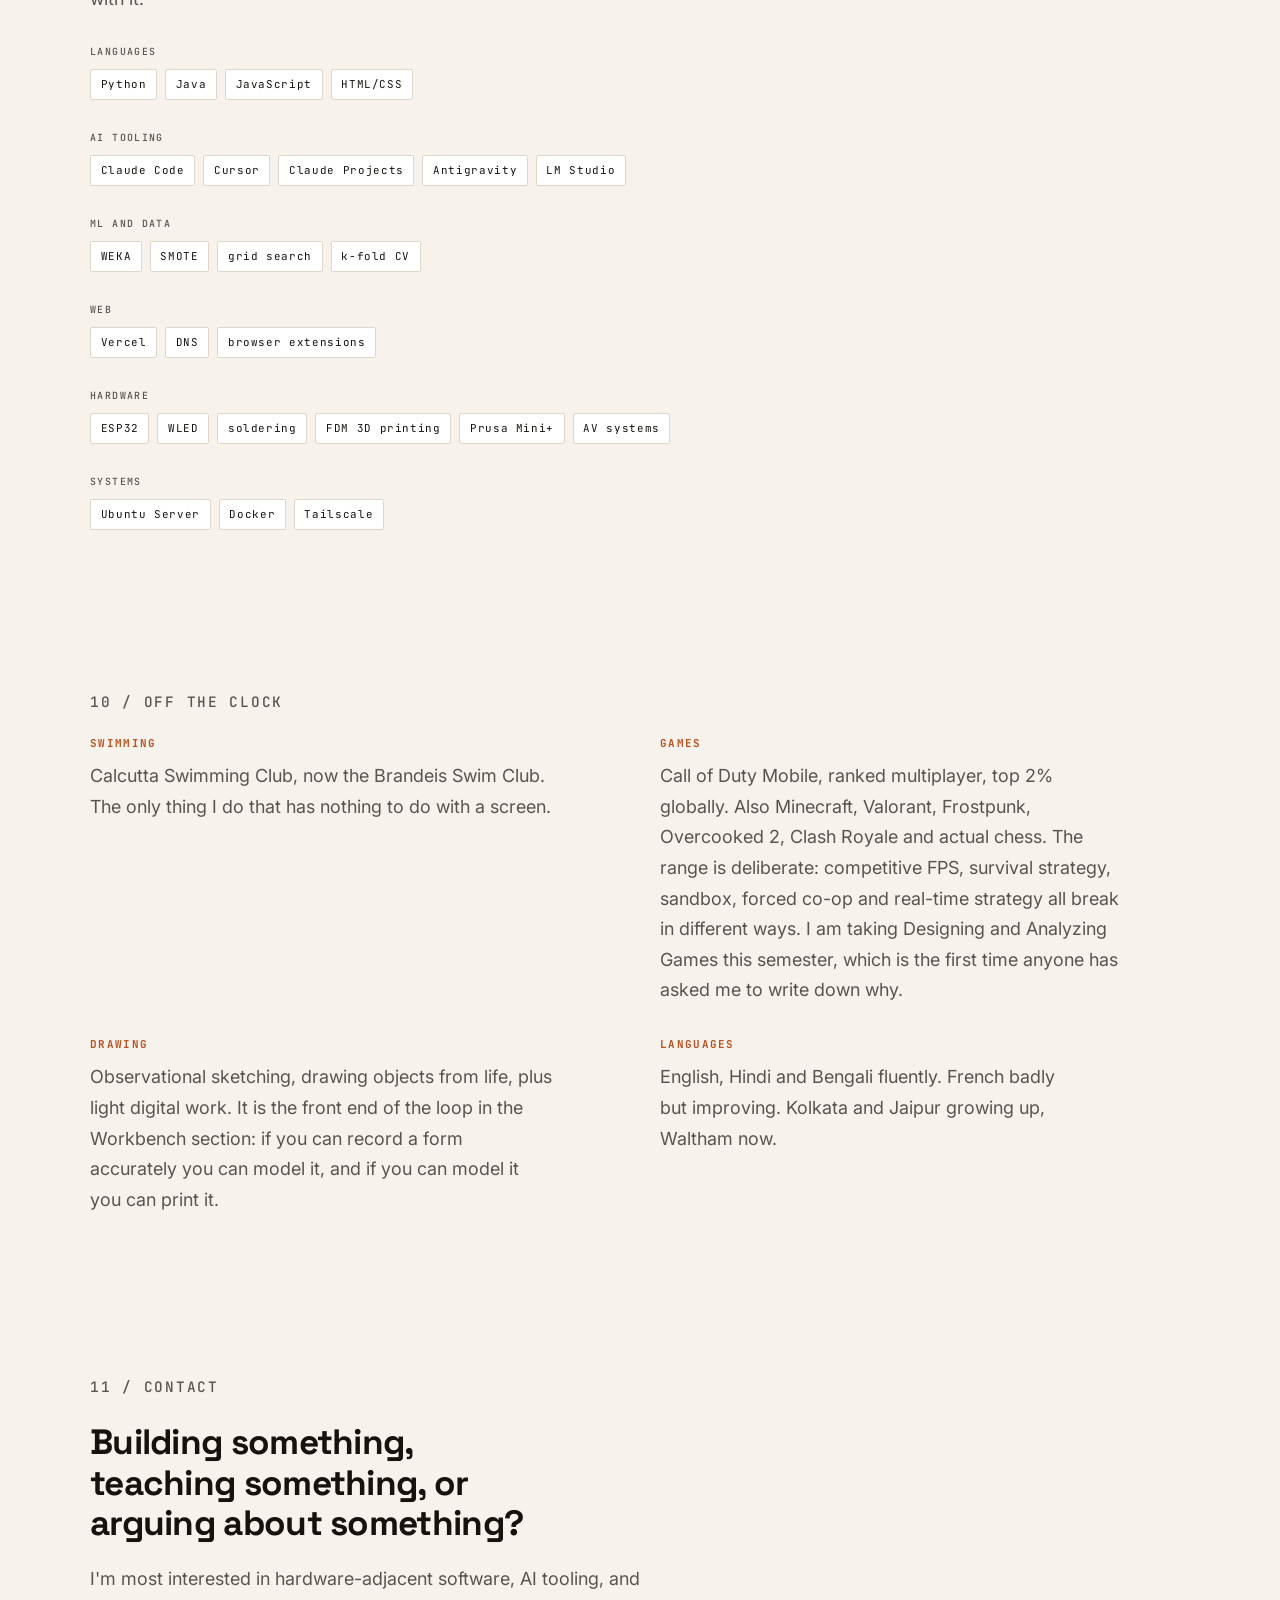
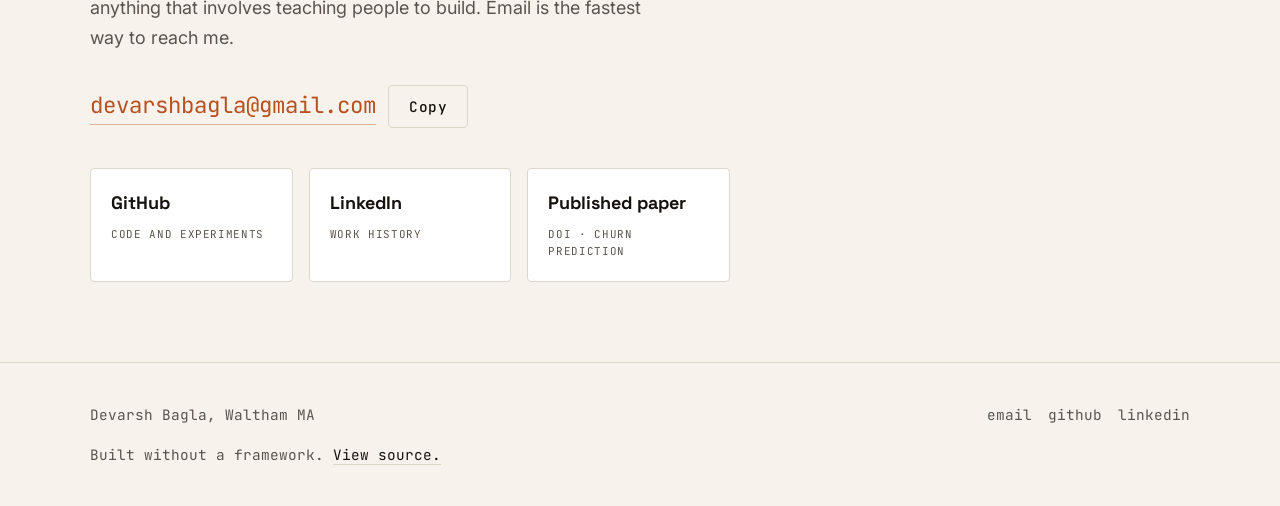
==== commit 8d60d62b: "Phase 4: Off the Clock section before Contact Add swimming, games, drawing, and languages in a two-c" ====
--- a/index.html
+++ b/index.html
@@ -220,6 +220,7 @@
               <li><a class="site-nav__link" href="#before">Before</a></li>
               <li><a class="site-nav__link" href="#workbench">Workbench</a></li>
               <li><a class="site-nav__link" href="#stack">Stack</a></li>
+              <li><a class="site-nav__link" href="#off-clock">Off the clock</a></li>
               <li><a class="site-nav__link" href="#contact">Contact</a></li>
             </ul>
           </nav>
@@ -258,7 +259,8 @@
     <!--
       Section numbers must stay sequential in DOM order.
       Current list: 01 ABOUT, 02 NOW, 03 WORK, 04 PROJECTS, 05 RESEARCH,
-      06 TEACHING, 07 BEFORE THIS, 08 WORKBENCH, 09 STACK, 10 CONTACT.
+      06 TEACHING, 07 BEFORE THIS, 08 WORKBENCH, 09 STACK, 10 OFF THE CLOCK,
+      11 CONTACT.
       Inserted sections take the next number in place and everything after
       them shifts so the rendered labels never scramble again.
     -->
@@ -1302,9 +1304,50 @@
         </div>
       </section>
 
+      <section id="off-clock" class="section off-clock" aria-labelledby="off-clock-heading">
+        <div class="container">
+          <p class="section__label" id="off-clock-heading" data-reveal>10 / OFF THE CLOCK</p>
+          <div class="off-clock__grid" data-reveal>
+            <div class="off-clock__item">
+              <h3 class="off-clock__label">SWIMMING</h3>
+              <p>
+                Calcutta Swimming Club, now the Brandeis Swim Club. The only thing I do that
+                has nothing to do with a screen.
+              </p>
+            </div>
+            <div class="off-clock__item">
+              <h3 class="off-clock__label">GAMES</h3>
+              <p>
+                Call of Duty Mobile, ranked multiplayer, top 2% globally. Also Minecraft,
+                Valorant, Frostpunk, Overcooked 2, Clash Royale and actual chess. The range is
+                deliberate: competitive FPS, survival strategy, sandbox, forced co-op and
+                real-time strategy all break in different ways. I am taking Designing and
+                Analyzing Games this semester, which is the first time anyone has asked me to
+                write down why.
+              </p>
+            </div>
+            <div class="off-clock__item">
+              <h3 class="off-clock__label">DRAWING</h3>
+              <p>
+                Observational sketching, drawing objects from life, plus light digital work.
+                It is the front end of the loop in the Workbench section: if you can record a
+                form accurately you can model it, and if you can model it you can print it.
+              </p>
+            </div>
+            <div class="off-clock__item">
+              <h3 class="off-clock__label">LANGUAGES</h3>
+              <p>
+                English, Hindi and Bengali fluently. French badly but improving. Kolkata and
+                Jaipur growing up, Waltham now.
+              </p>
+            </div>
+          </div>
+        </div>
+      </section>
+
       <section id="contact" class="section contact" aria-labelledby="contact-heading">
         <div class="container">
-          <p class="section__label" id="contact-heading" data-reveal>10 / CONTACT</p>
+          <p class="section__label" id="contact-heading" data-reveal>11 / CONTACT</p>
           <div class="contact__inner" data-reveal>
             <h2 class="contact__title">
               Building something, teaching something, or arguing about something?
--- a/css/sections.css
+++ b/css/sections.css
@@ -1126,6 +1126,37 @@
   border: 0;
 }
 
+/* —— Off the clock —— */
+.off-clock__grid {
+  display: grid;
+  grid-template-columns: 1fr 1fr;
+  gap: var(--space-7) var(--space-8);
+  margin-top: var(--space-5);
+}
+
+.off-clock__label {
+  margin: 0 0 var(--space-3);
+  font-family: var(--font-mono);
+  font-size: 0.68rem;
+  letter-spacing: 0.12em;
+  color: var(--accent);
+}
+
+.off-clock__item p {
+  margin: 0;
+  max-width: 42ch;
+  font-size: var(--step-0);
+  line-height: 1.7;
+  color: var(--ink-muted);
+}
+
+@media (max-width: 720px) {
+  .off-clock__grid {
+    grid-template-columns: 1fr;
+    gap: var(--space-6);
+  }
+}
+
 /* —— Before this —— */
 .before__tabs {
   margin-top: var(--space-5);
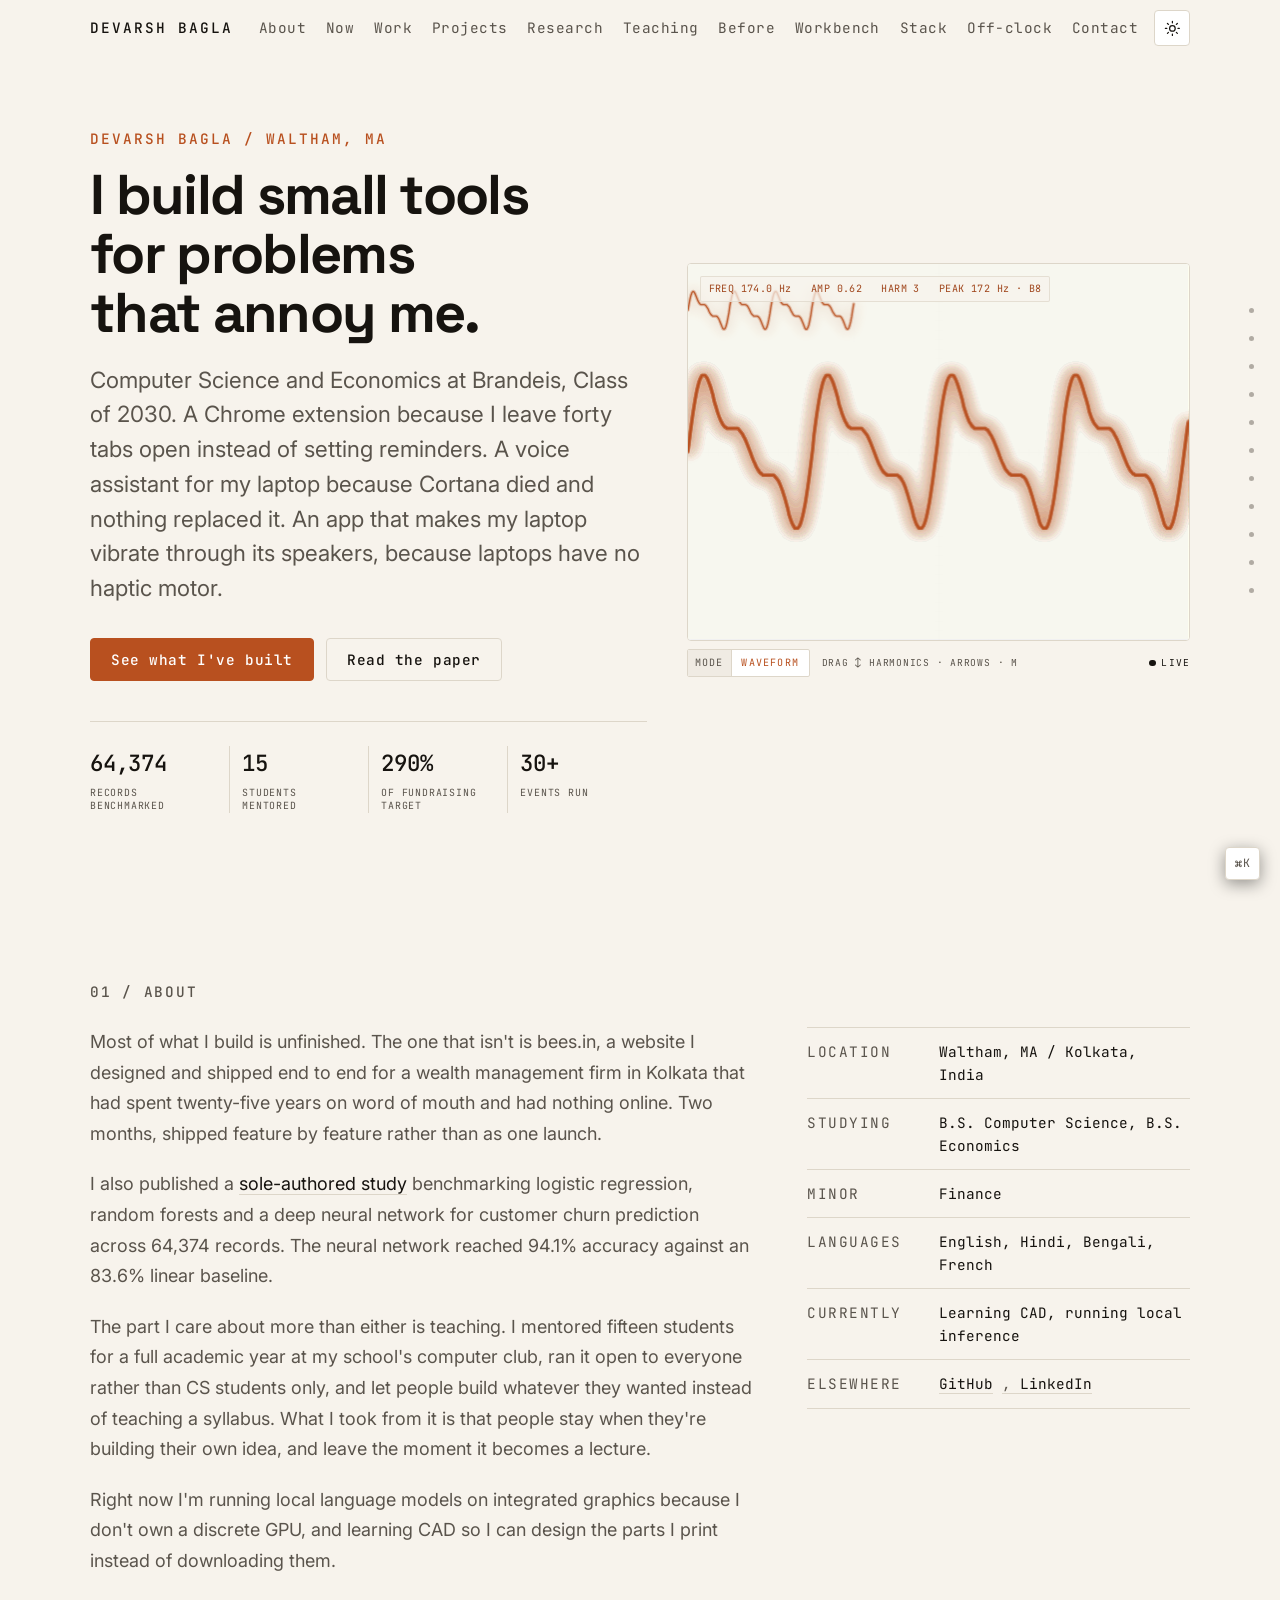
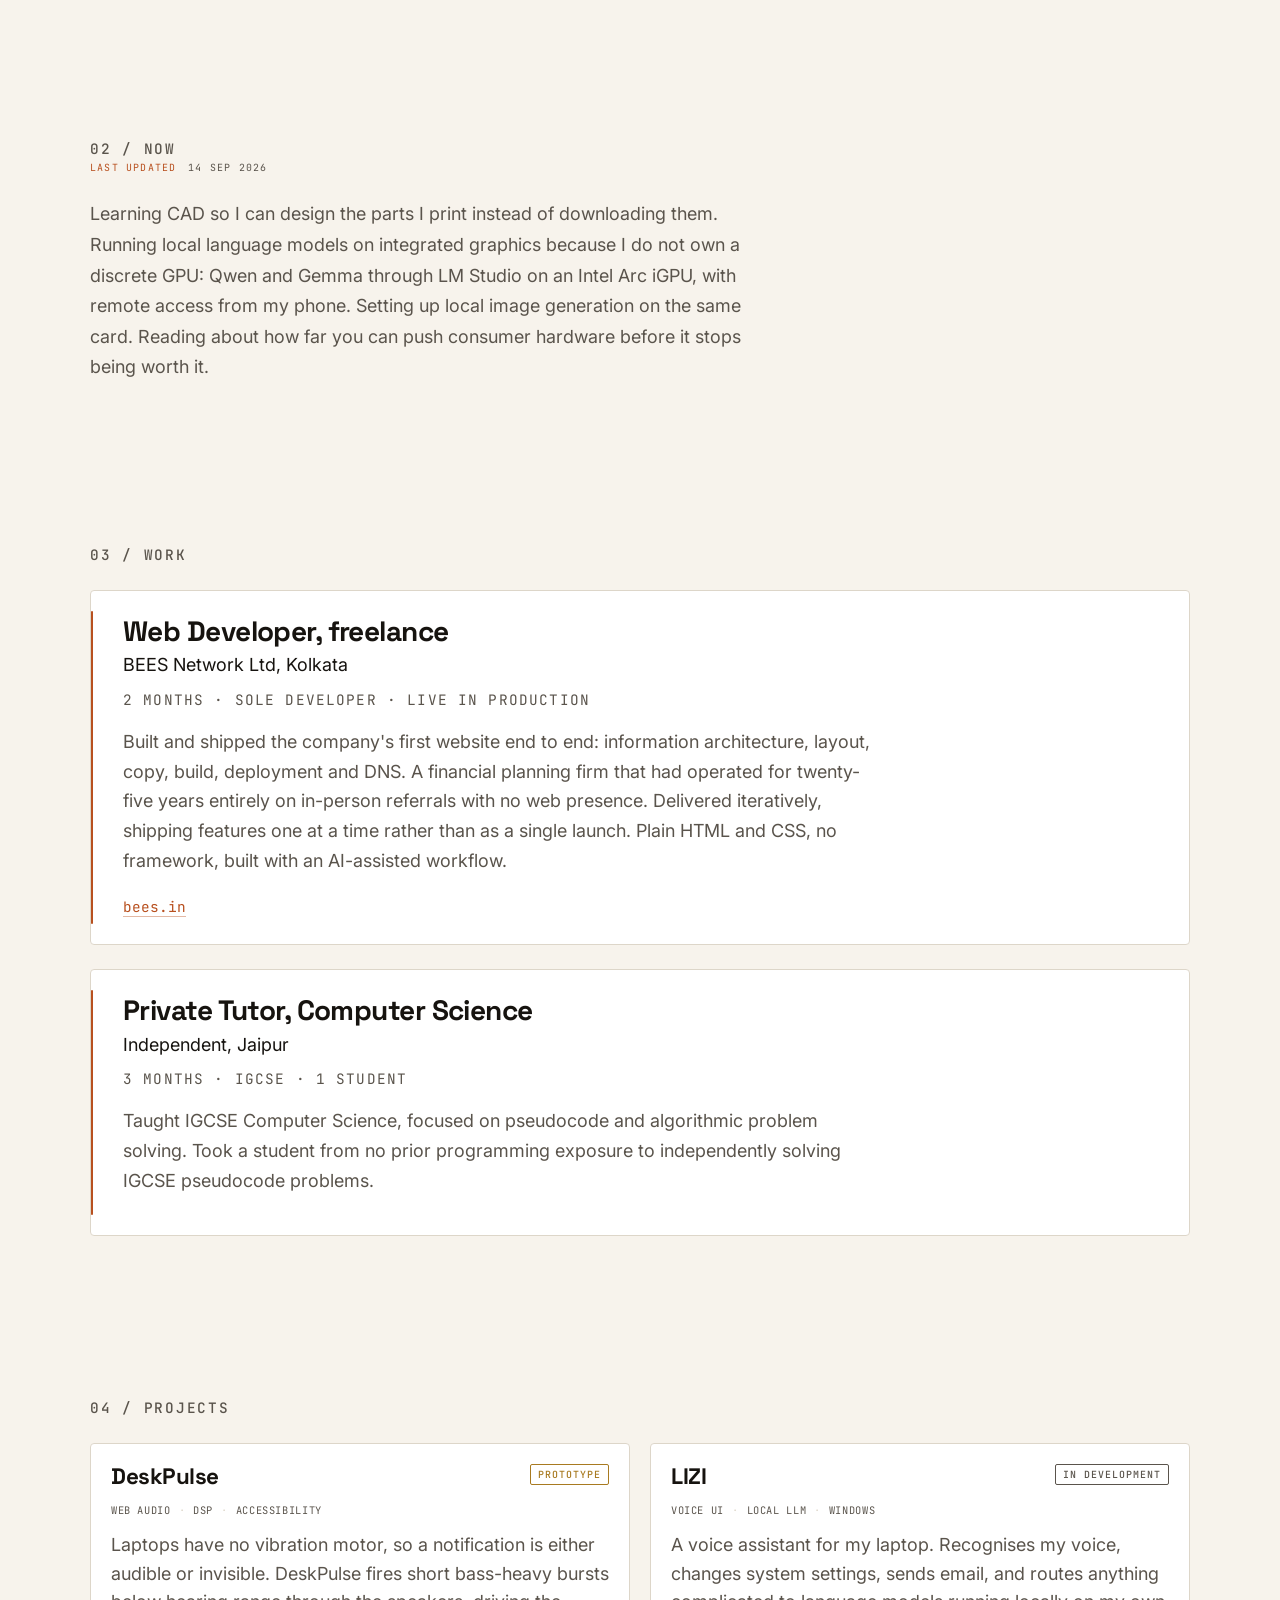
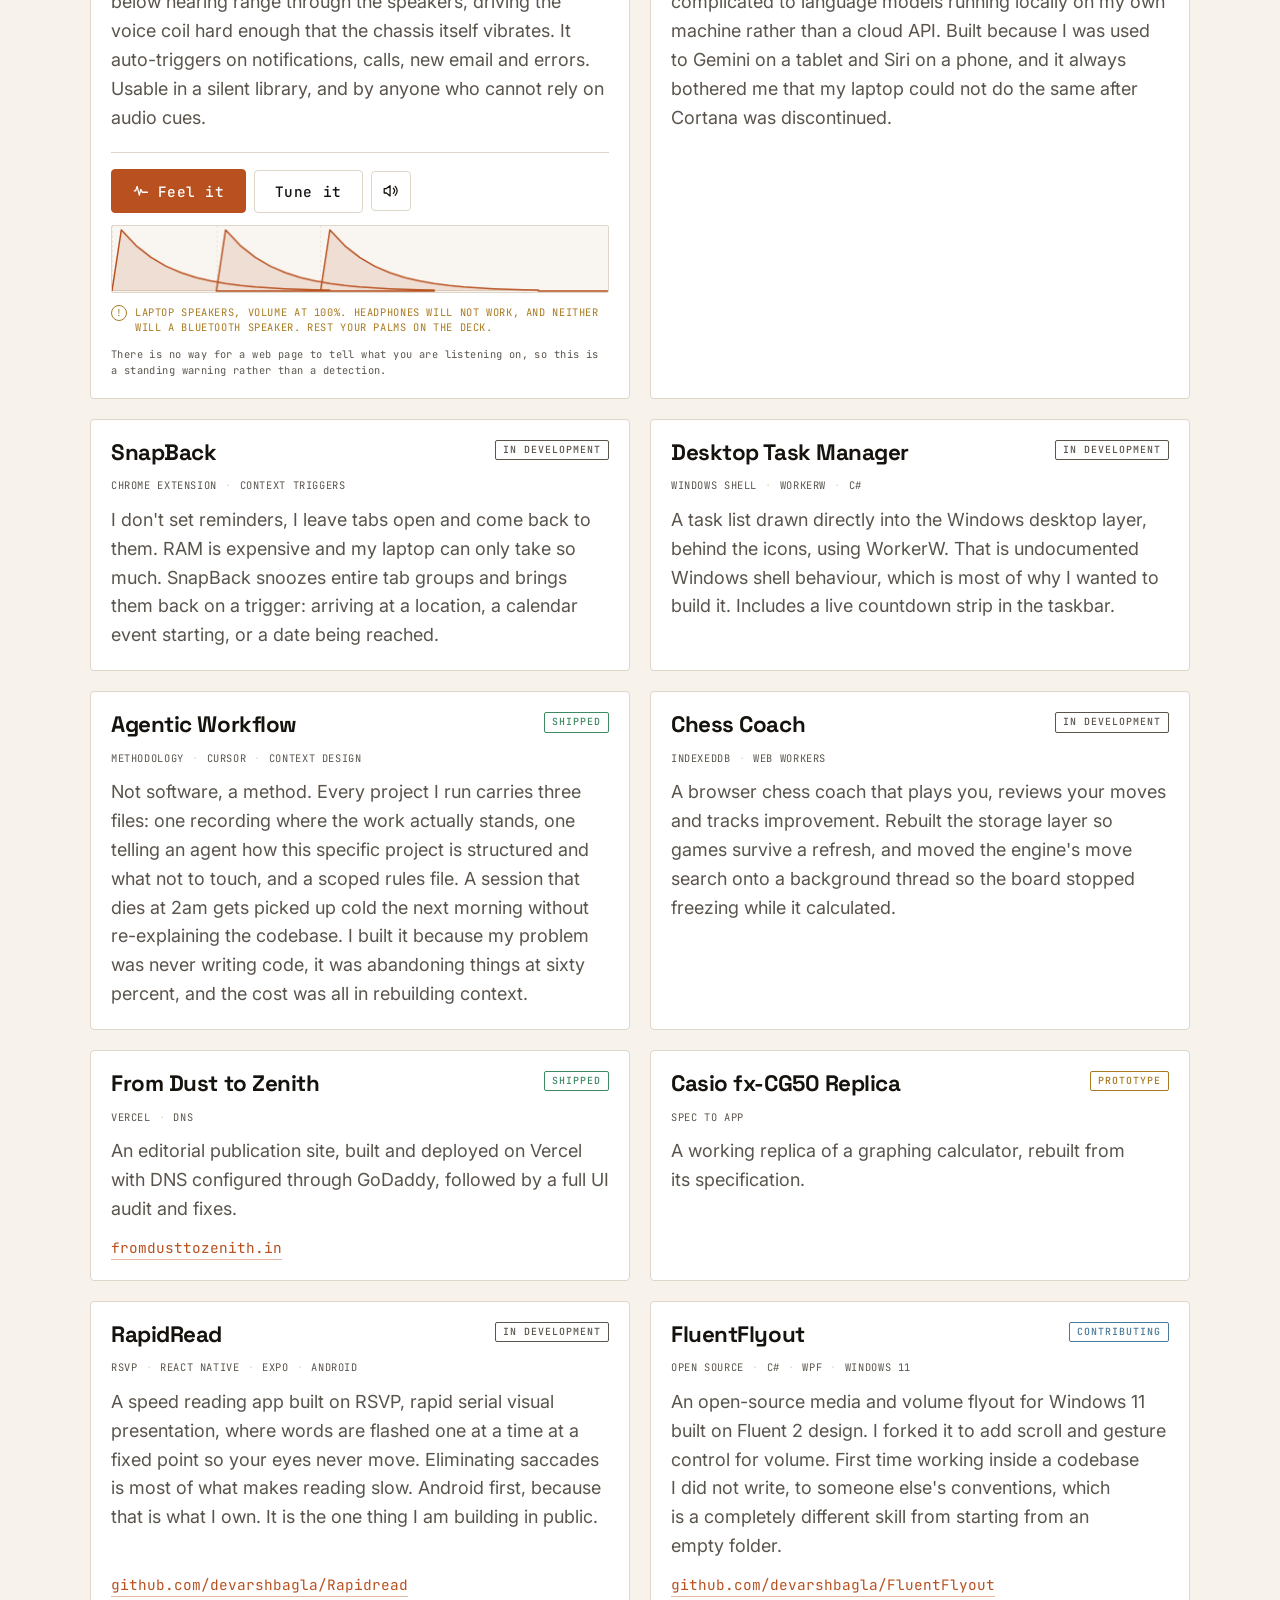
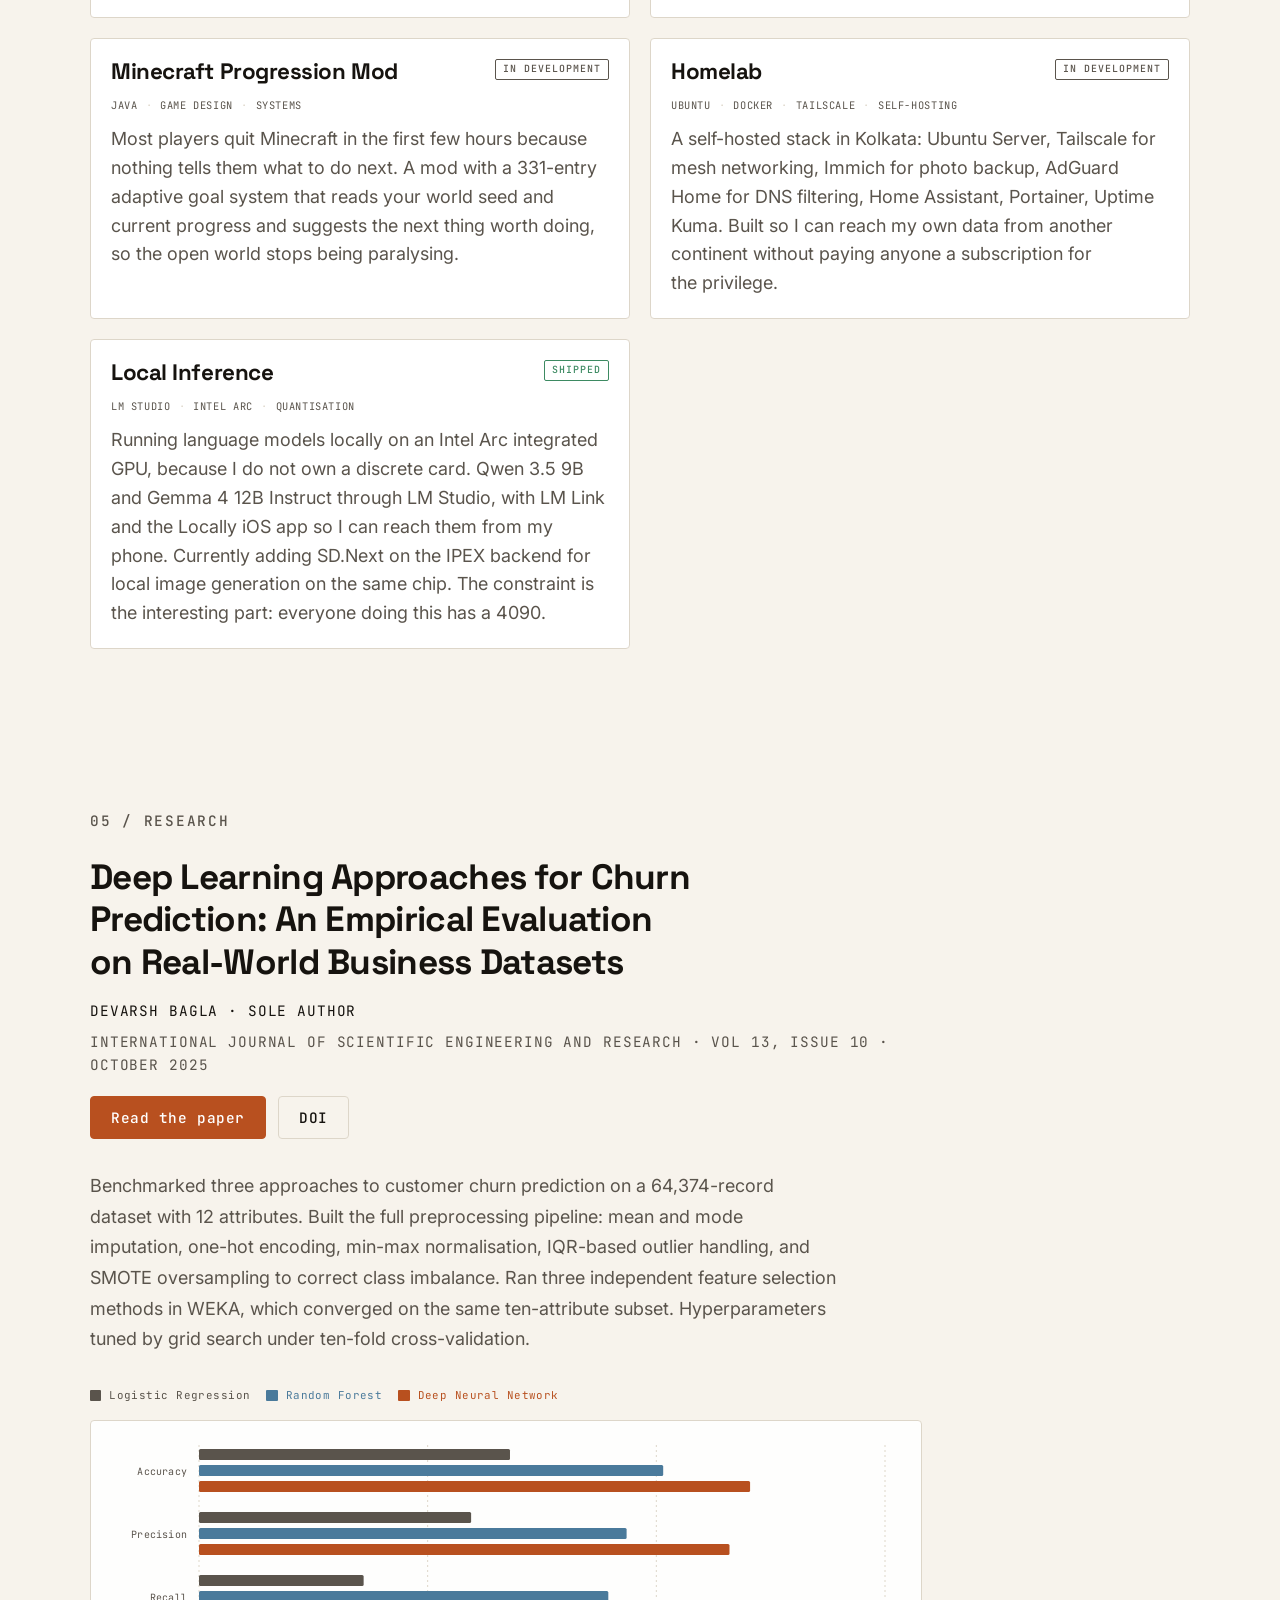
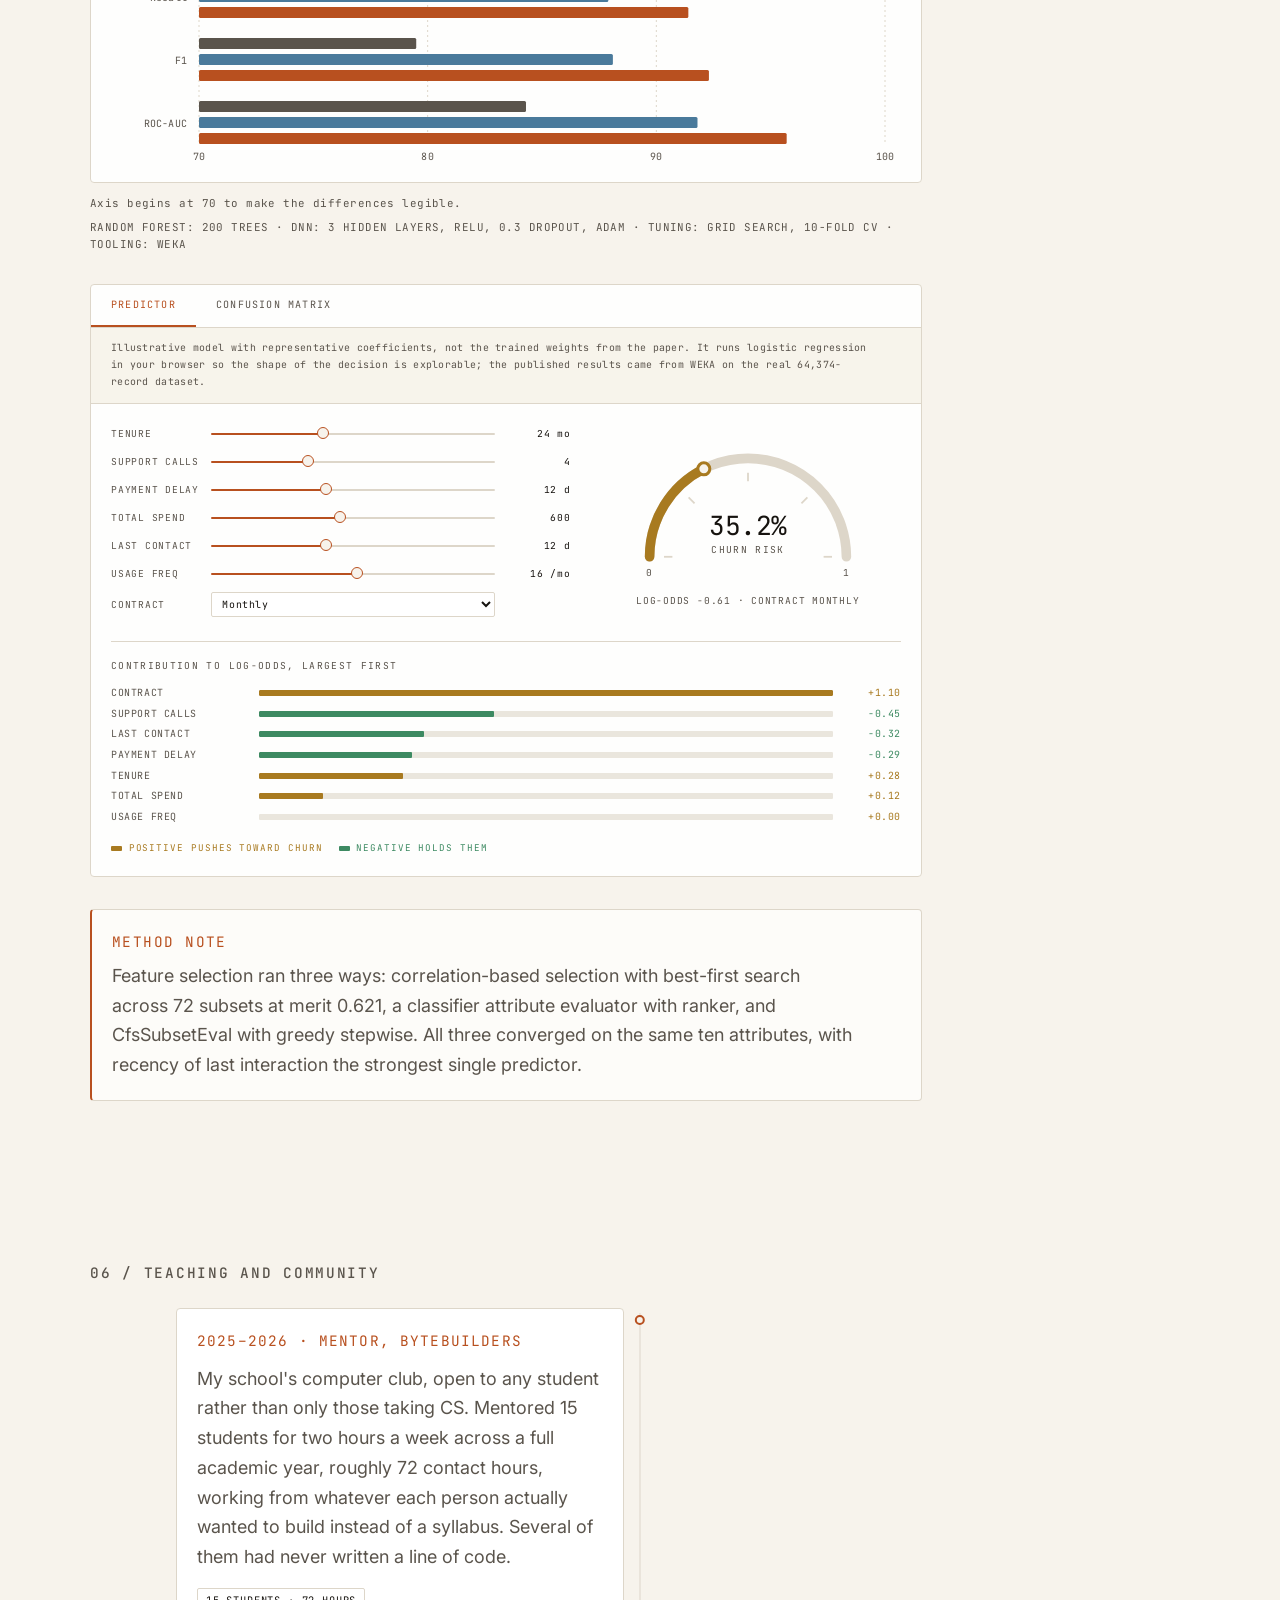
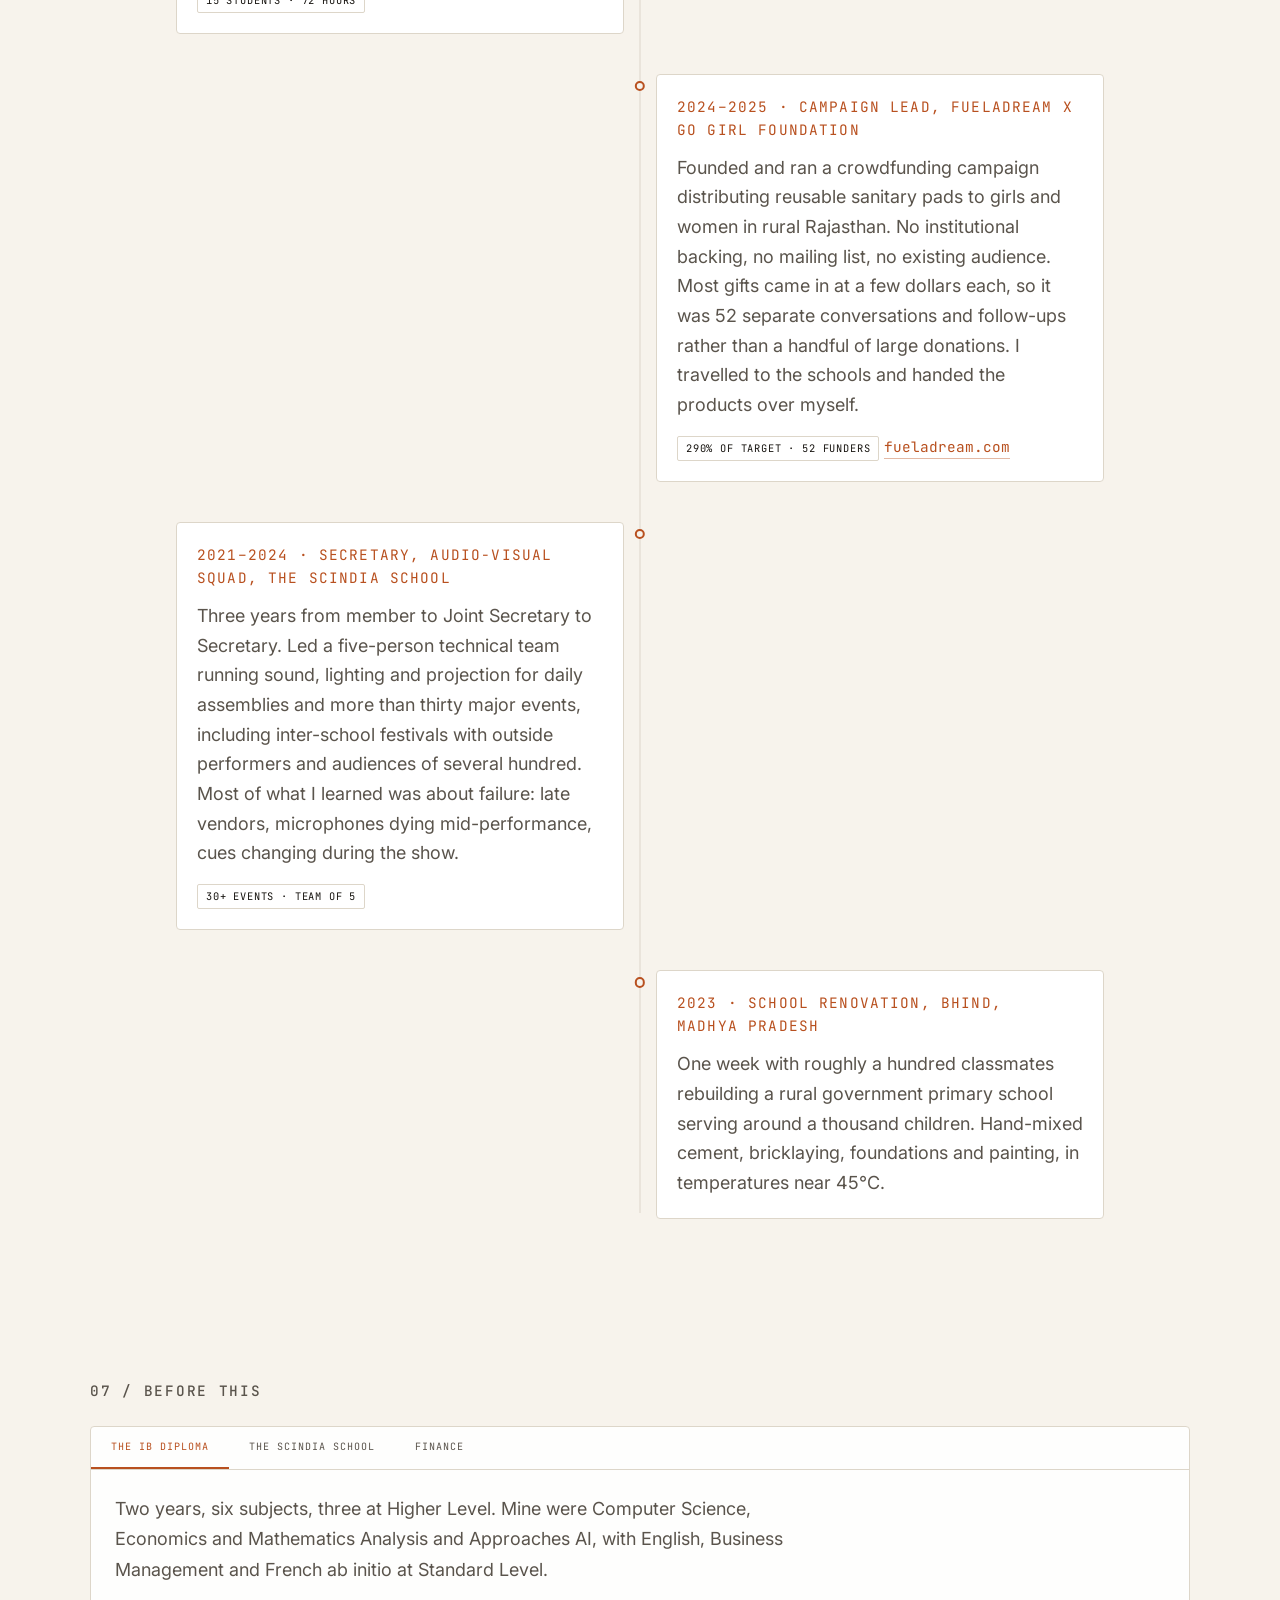
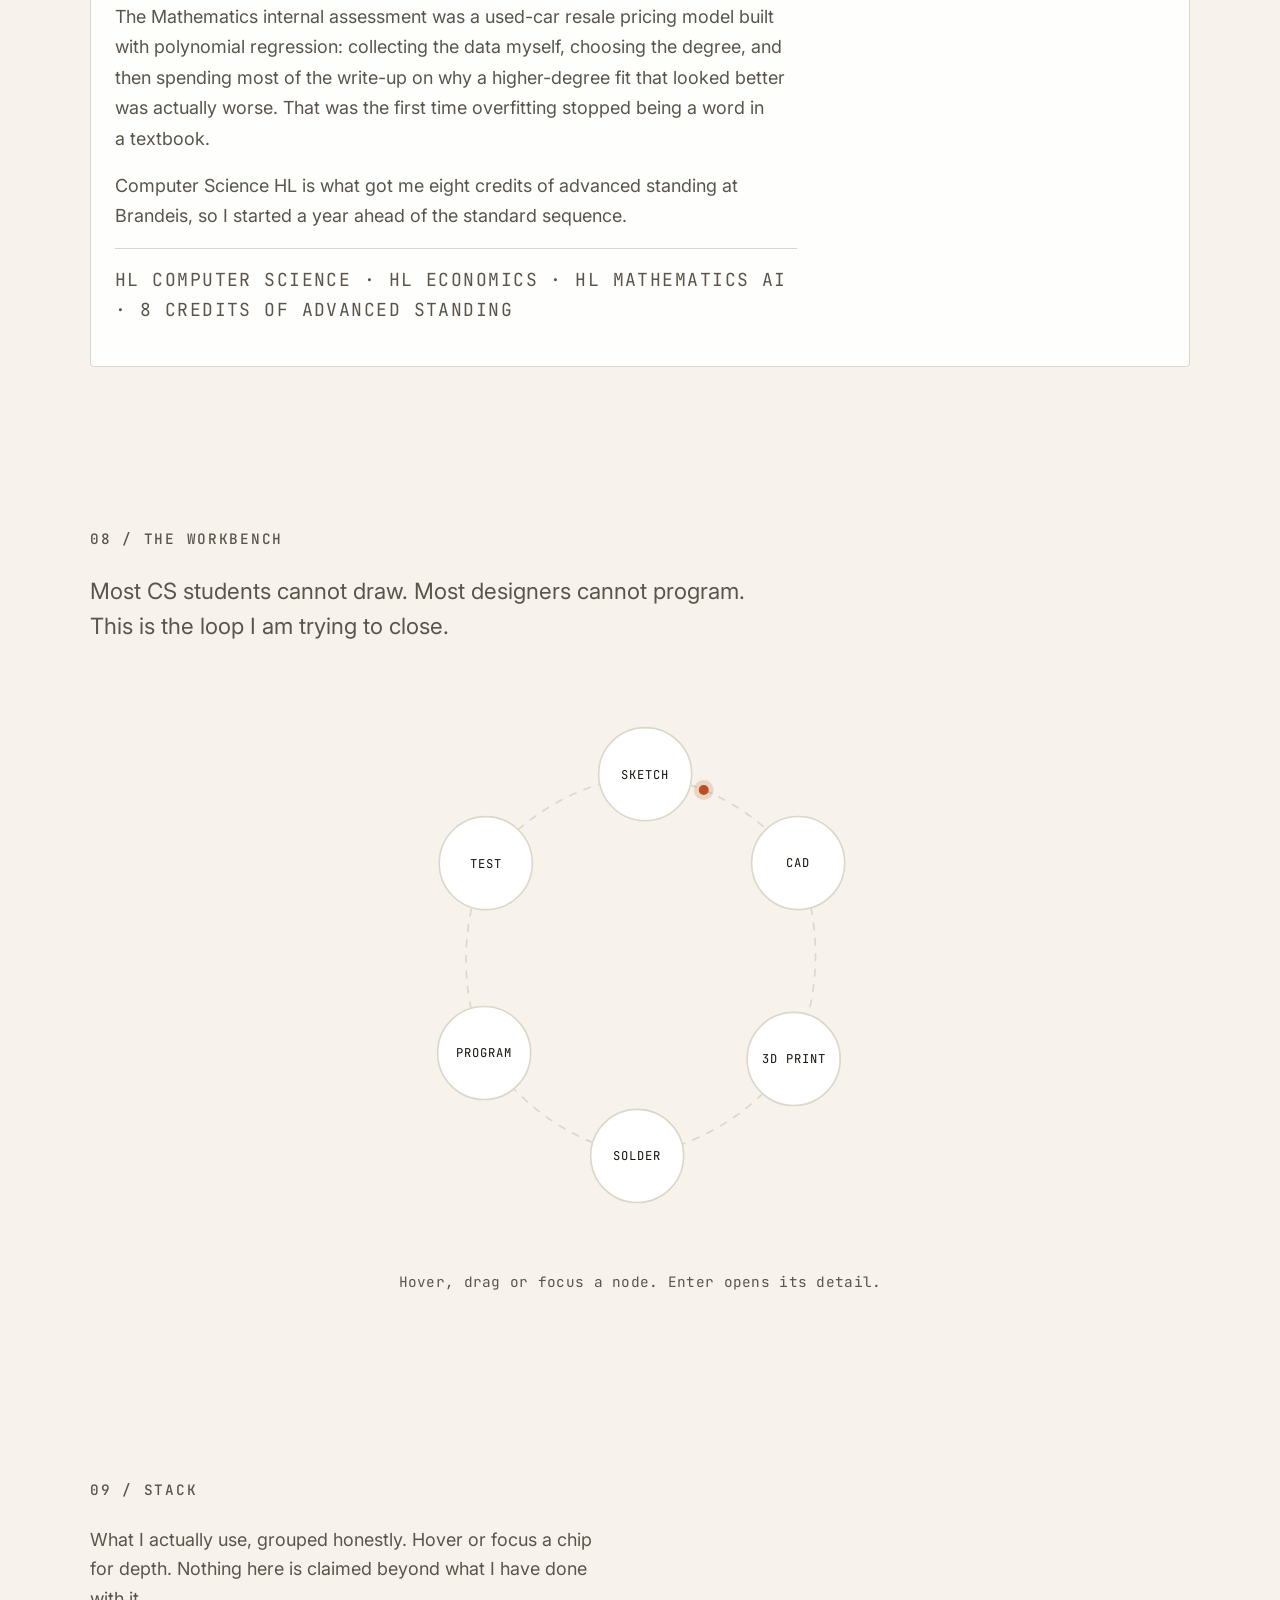
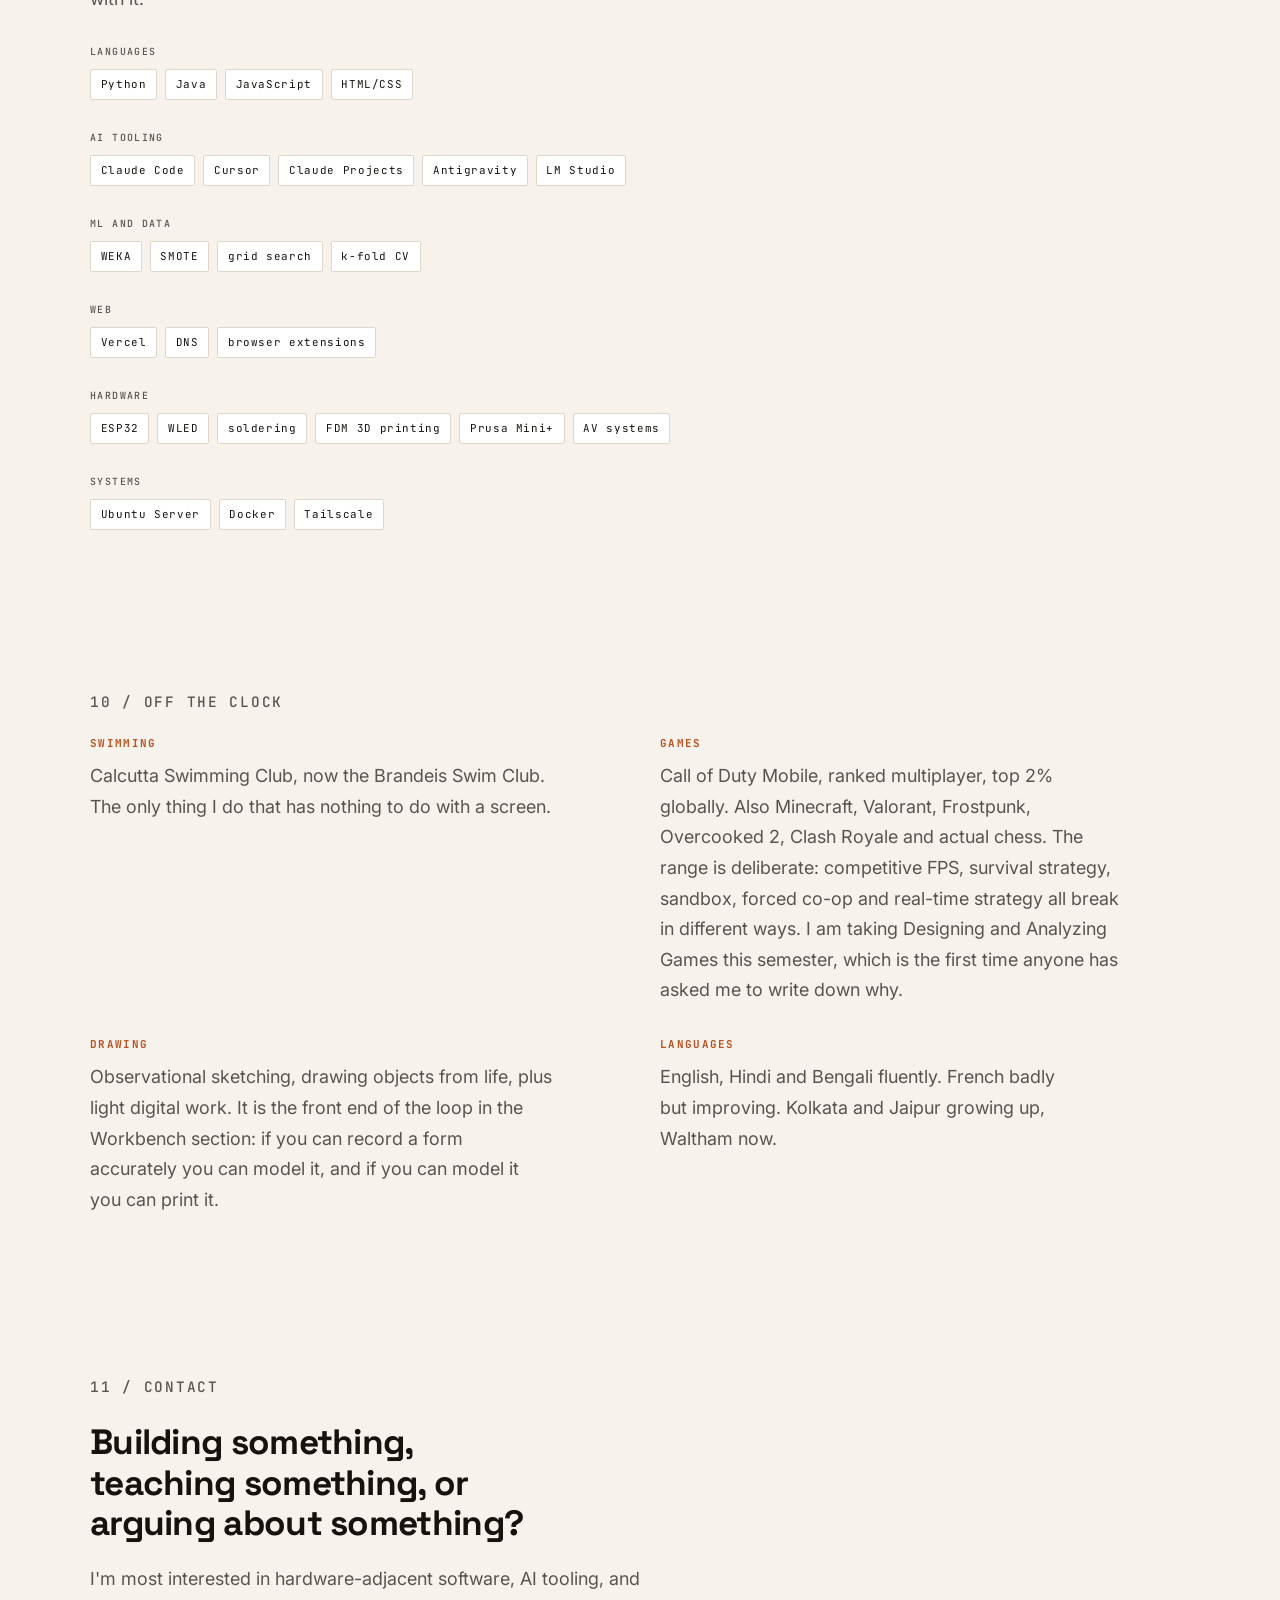
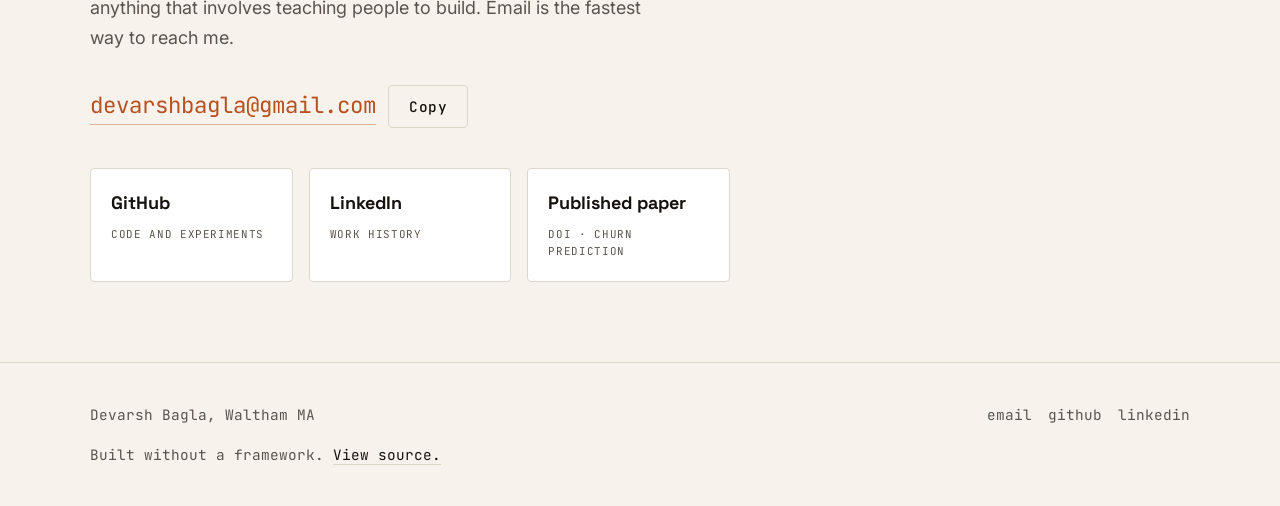
==== commit 0eeec8b1: "Fix LIVE contrast and keep the longer nav on one line Scope LIVE text uses ink instead of the low-co" ====
--- a/index.html
+++ b/index.html
@@ -220,7 +220,7 @@
               <li><a class="site-nav__link" href="#before">Before</a></li>
               <li><a class="site-nav__link" href="#workbench">Workbench</a></li>
               <li><a class="site-nav__link" href="#stack">Stack</a></li>
-              <li><a class="site-nav__link" href="#off-clock">Off the clock</a></li>
+              <li><a class="site-nav__link" href="#off-clock">Off-clock</a></li>
               <li><a class="site-nav__link" href="#contact">Contact</a></li>
             </ul>
           </nav>
--- a/css/components.css
+++ b/css/components.css
@@ -64,14 +64,15 @@
 .site-nav__link {
   display: inline-flex;
   align-items: center;
-  padding: var(--space-2) var(--space-3);
+  padding: var(--space-2) 0.45rem;
   font-family: var(--font-mono);
   font-size: var(--step--1);
   font-weight: 400;
-  letter-spacing: 0.04em;
+  letter-spacing: 0.03em;
   text-decoration: none;
   color: var(--ink-muted);
   border-radius: var(--radius-md);
+  white-space: nowrap;
   transition: color 180ms var(--ease-out), background-color 180ms var(--ease-out);
 }
 
--- a/css/sections.css
+++ b/css/sections.css
@@ -1311,7 +1311,17 @@
 }
 
 .workbench__svg.has-active .workbench__node.is-dimmed {
-  opacity: 0.35;
+  opacity: 0.3;
+}
+
+.workbench__arrow.is-lit {
+  stroke: var(--accent);
+  stroke-width: 2;
+  stroke-dasharray: none;
+}
+
+.workbench__svg.has-active .workbench__arrow:not(.is-lit) {
+  opacity: 0.3;
 }
 
 .workbench__node:focus-visible .workbench__node-disk {
--- a/css/instrument.css
+++ b/css/instrument.css
@@ -146,7 +146,7 @@
 }
 
 .scope__state.is-live {
-  color: var(--ok);
+  color: var(--ink);
 }
 
 .scope__state.is-live::before {
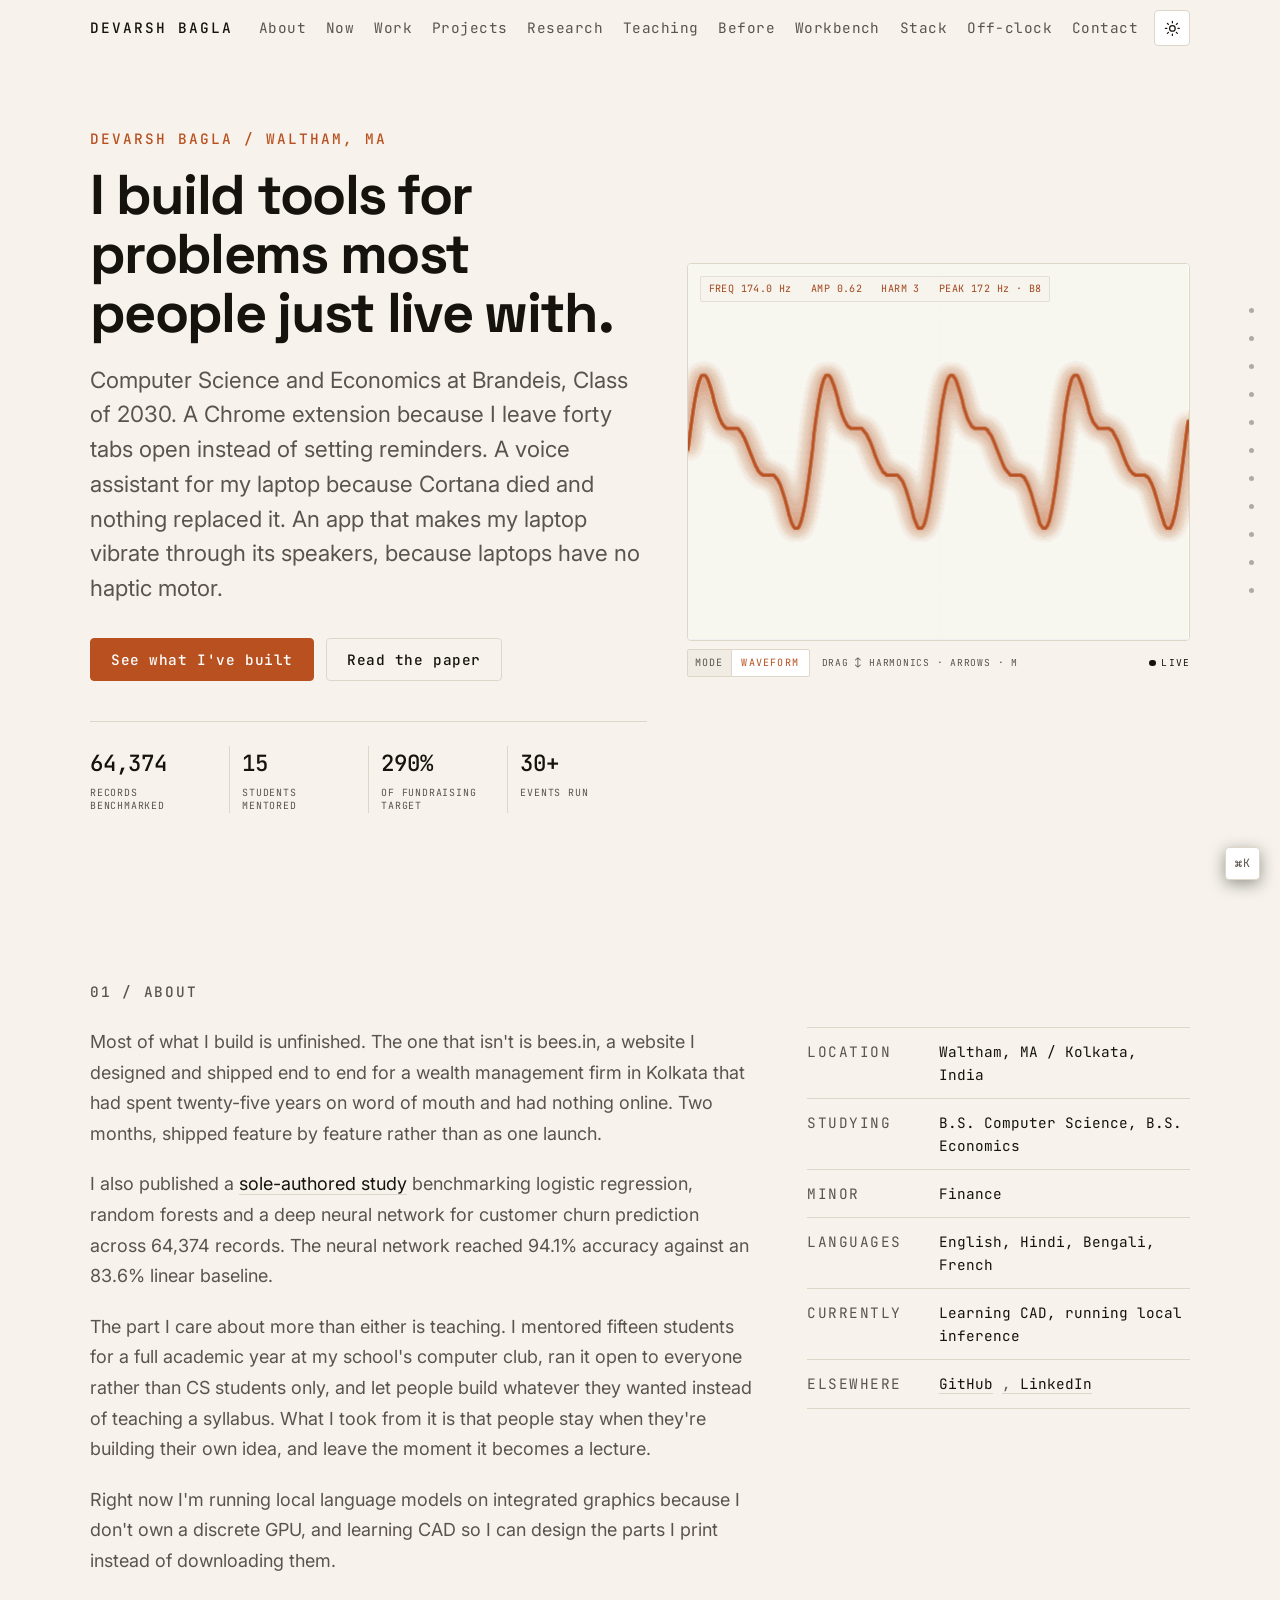
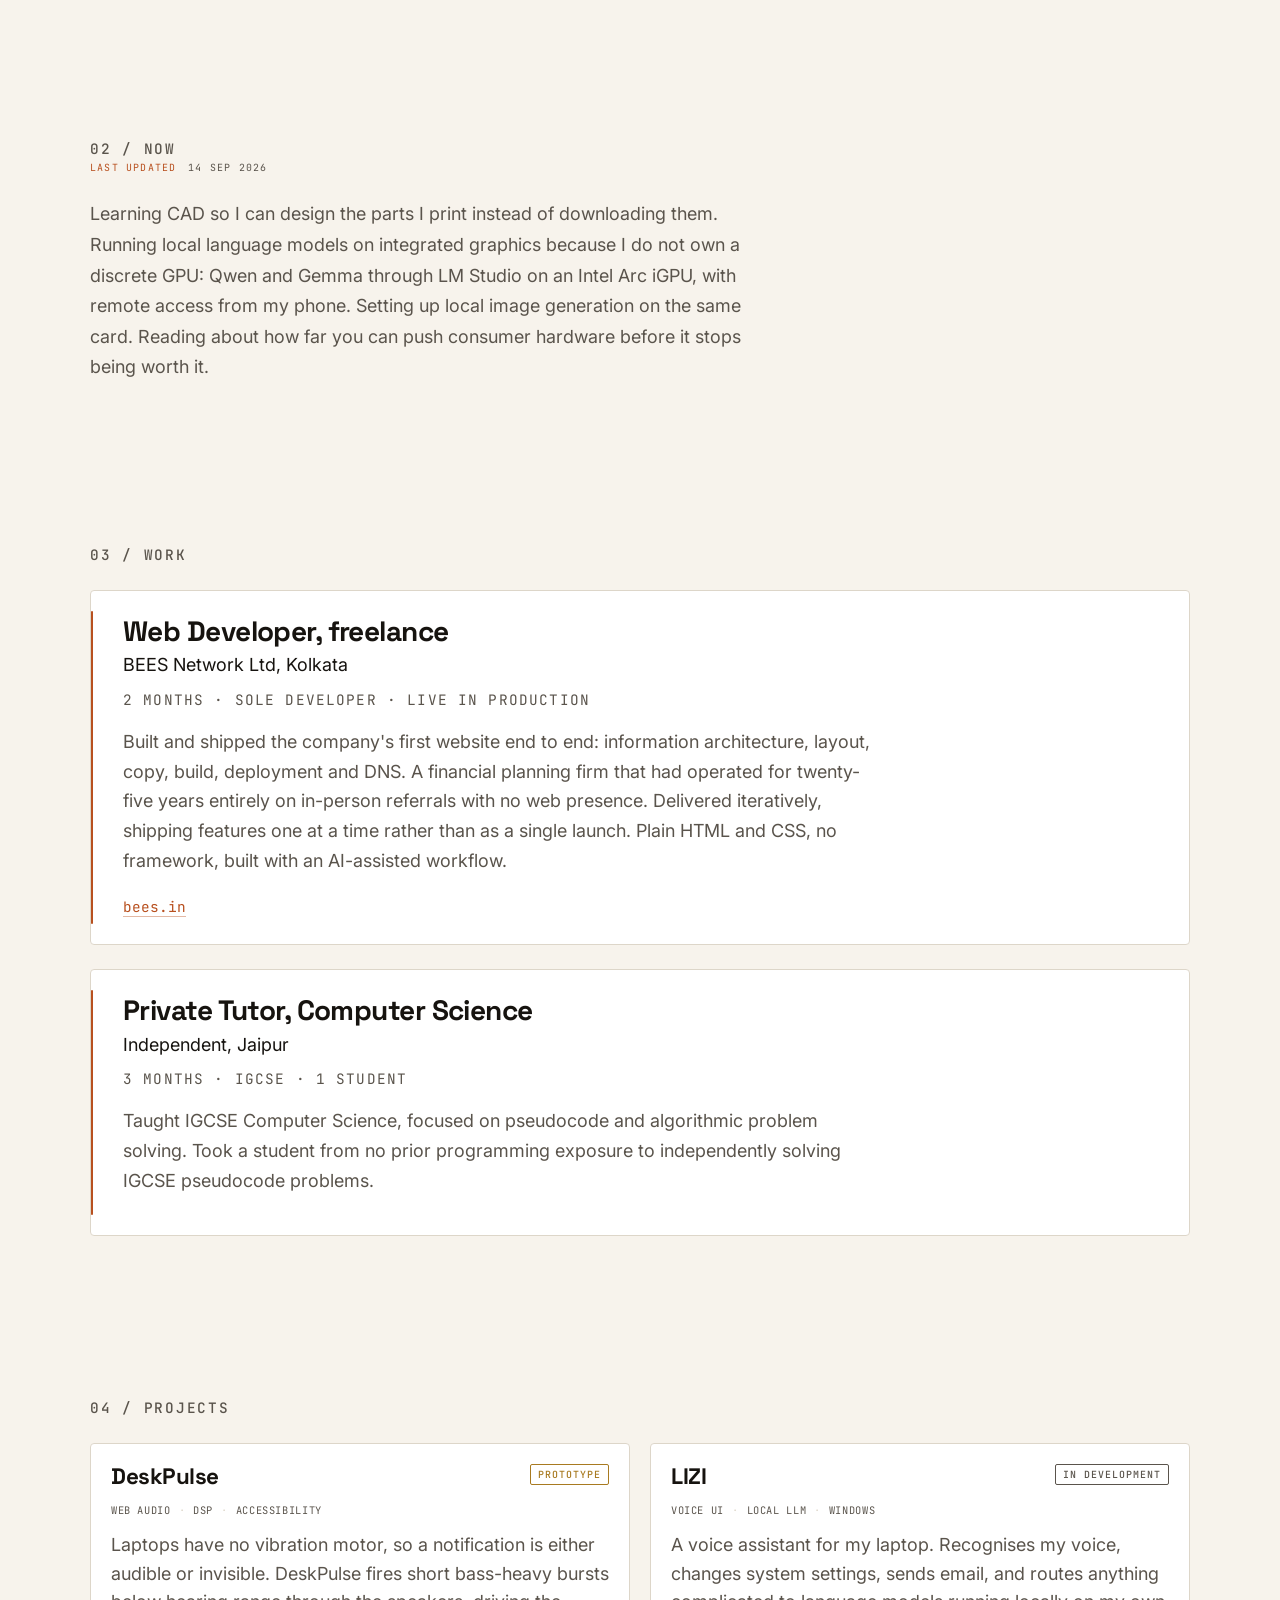
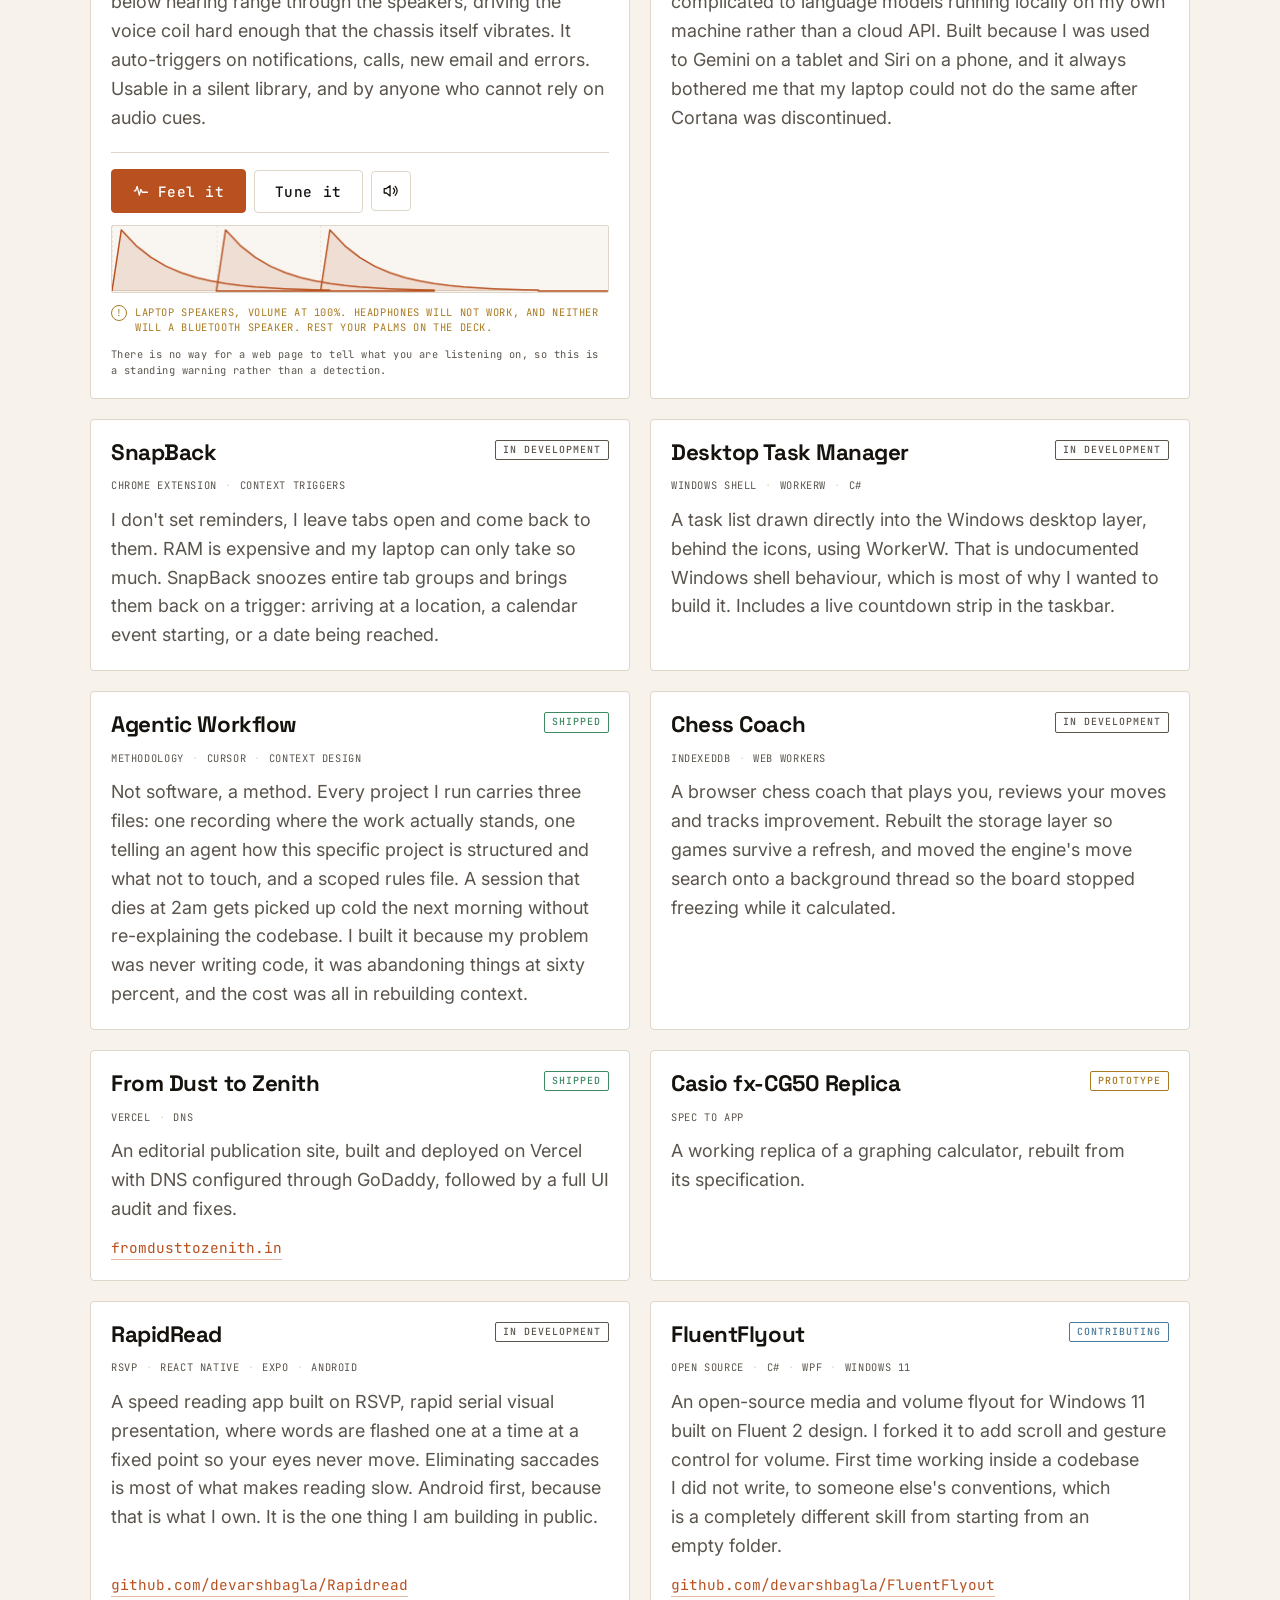
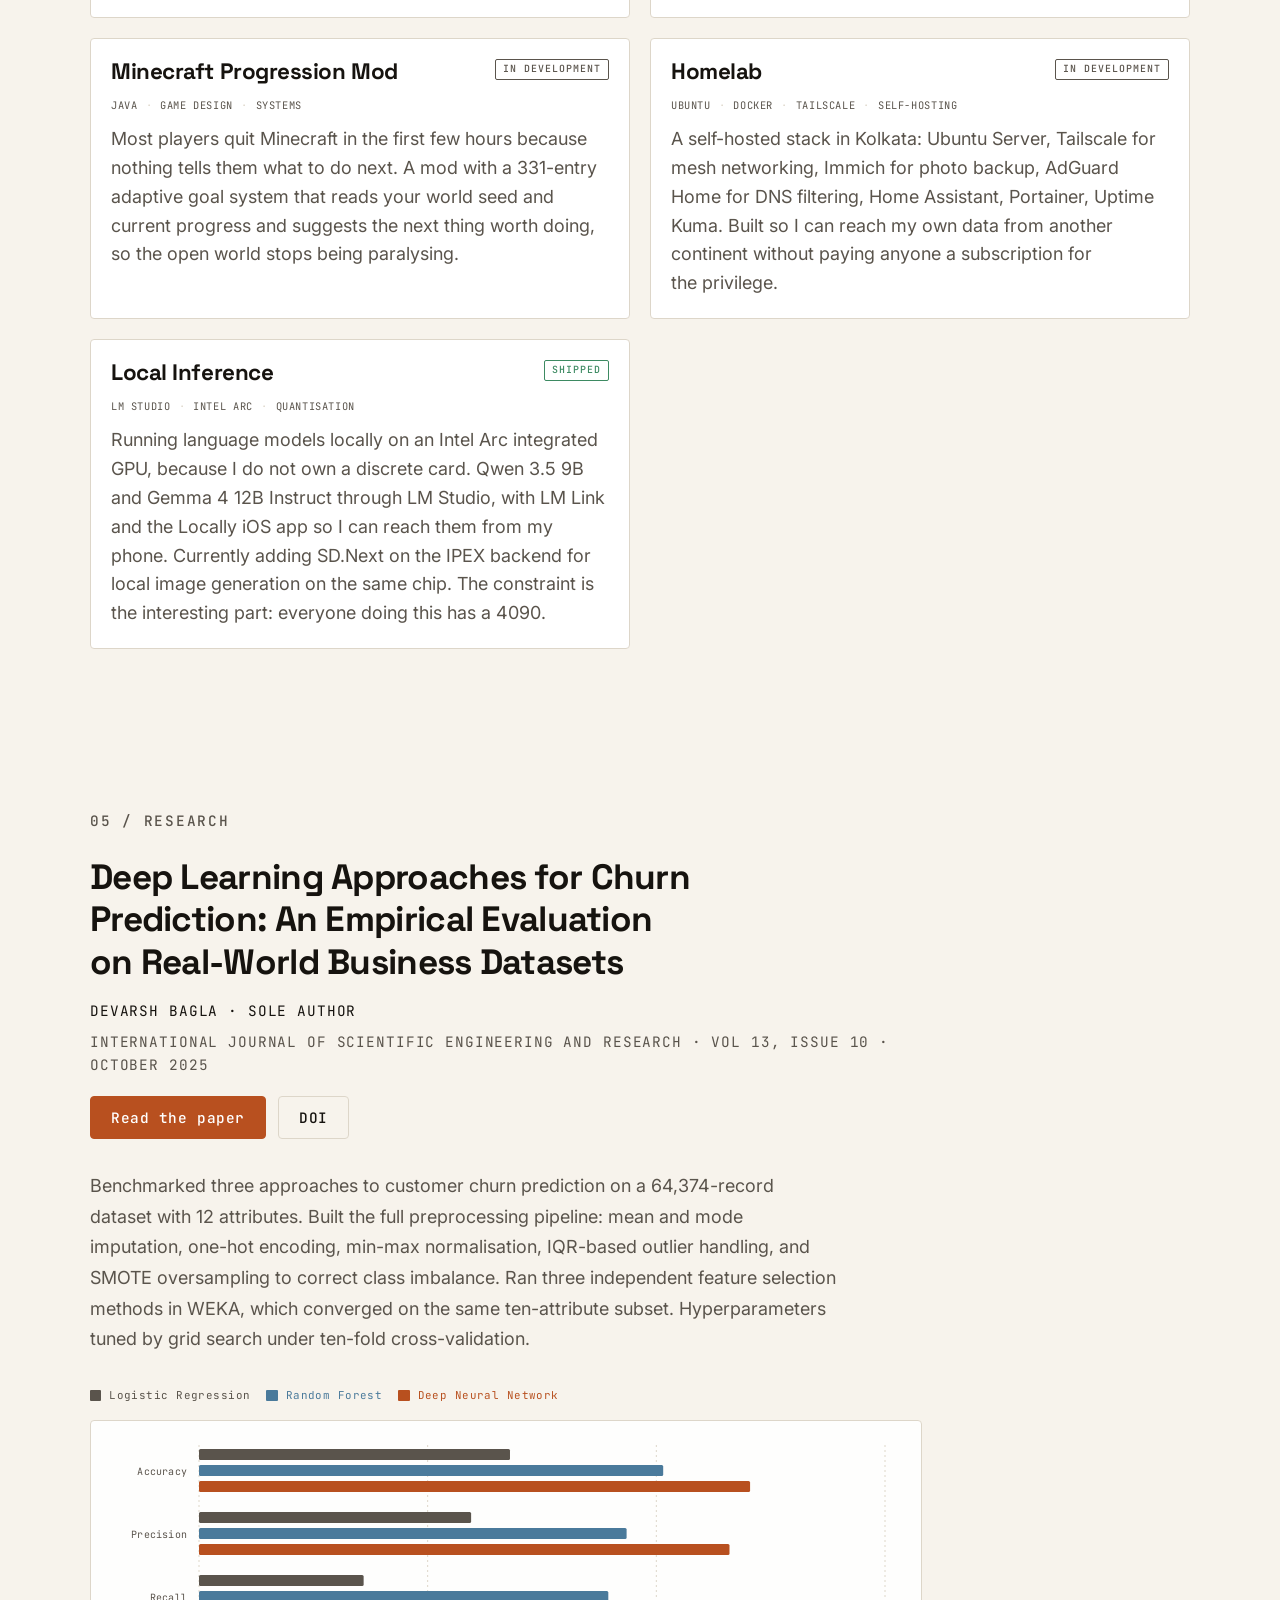
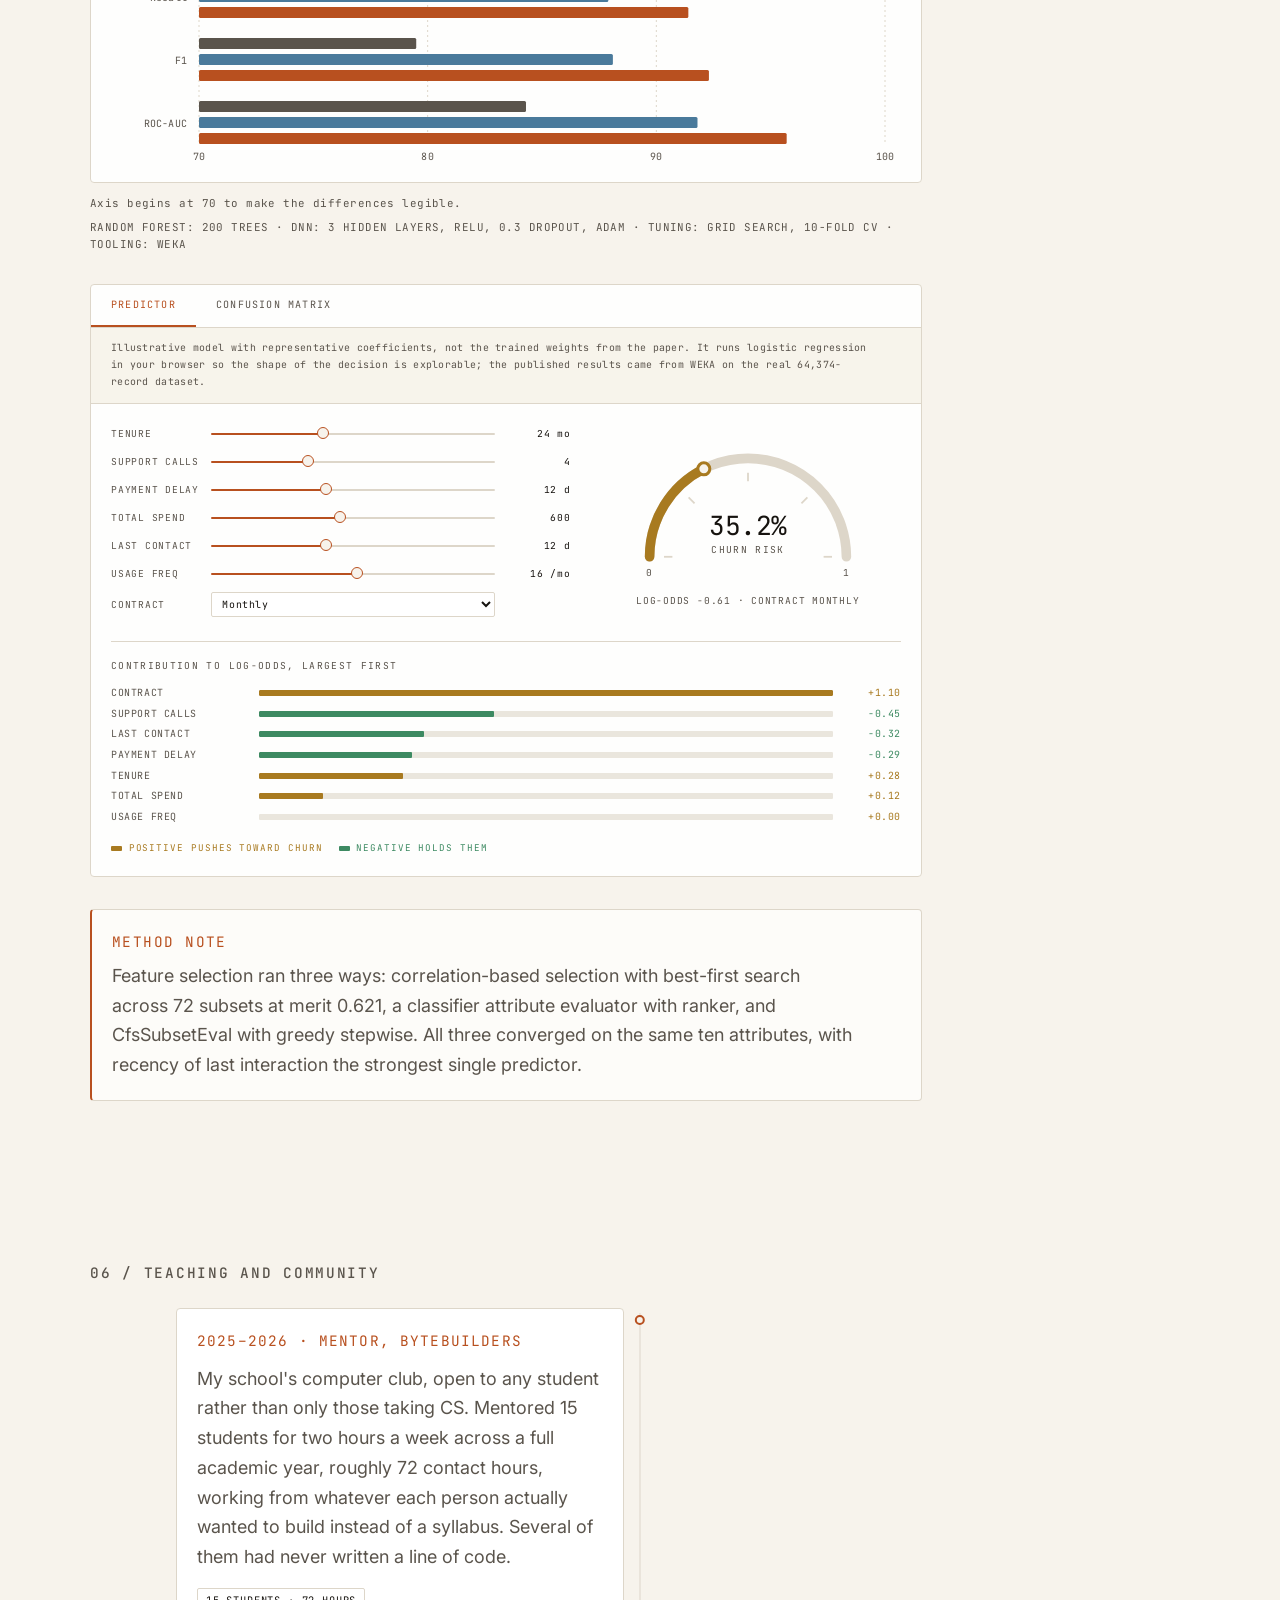
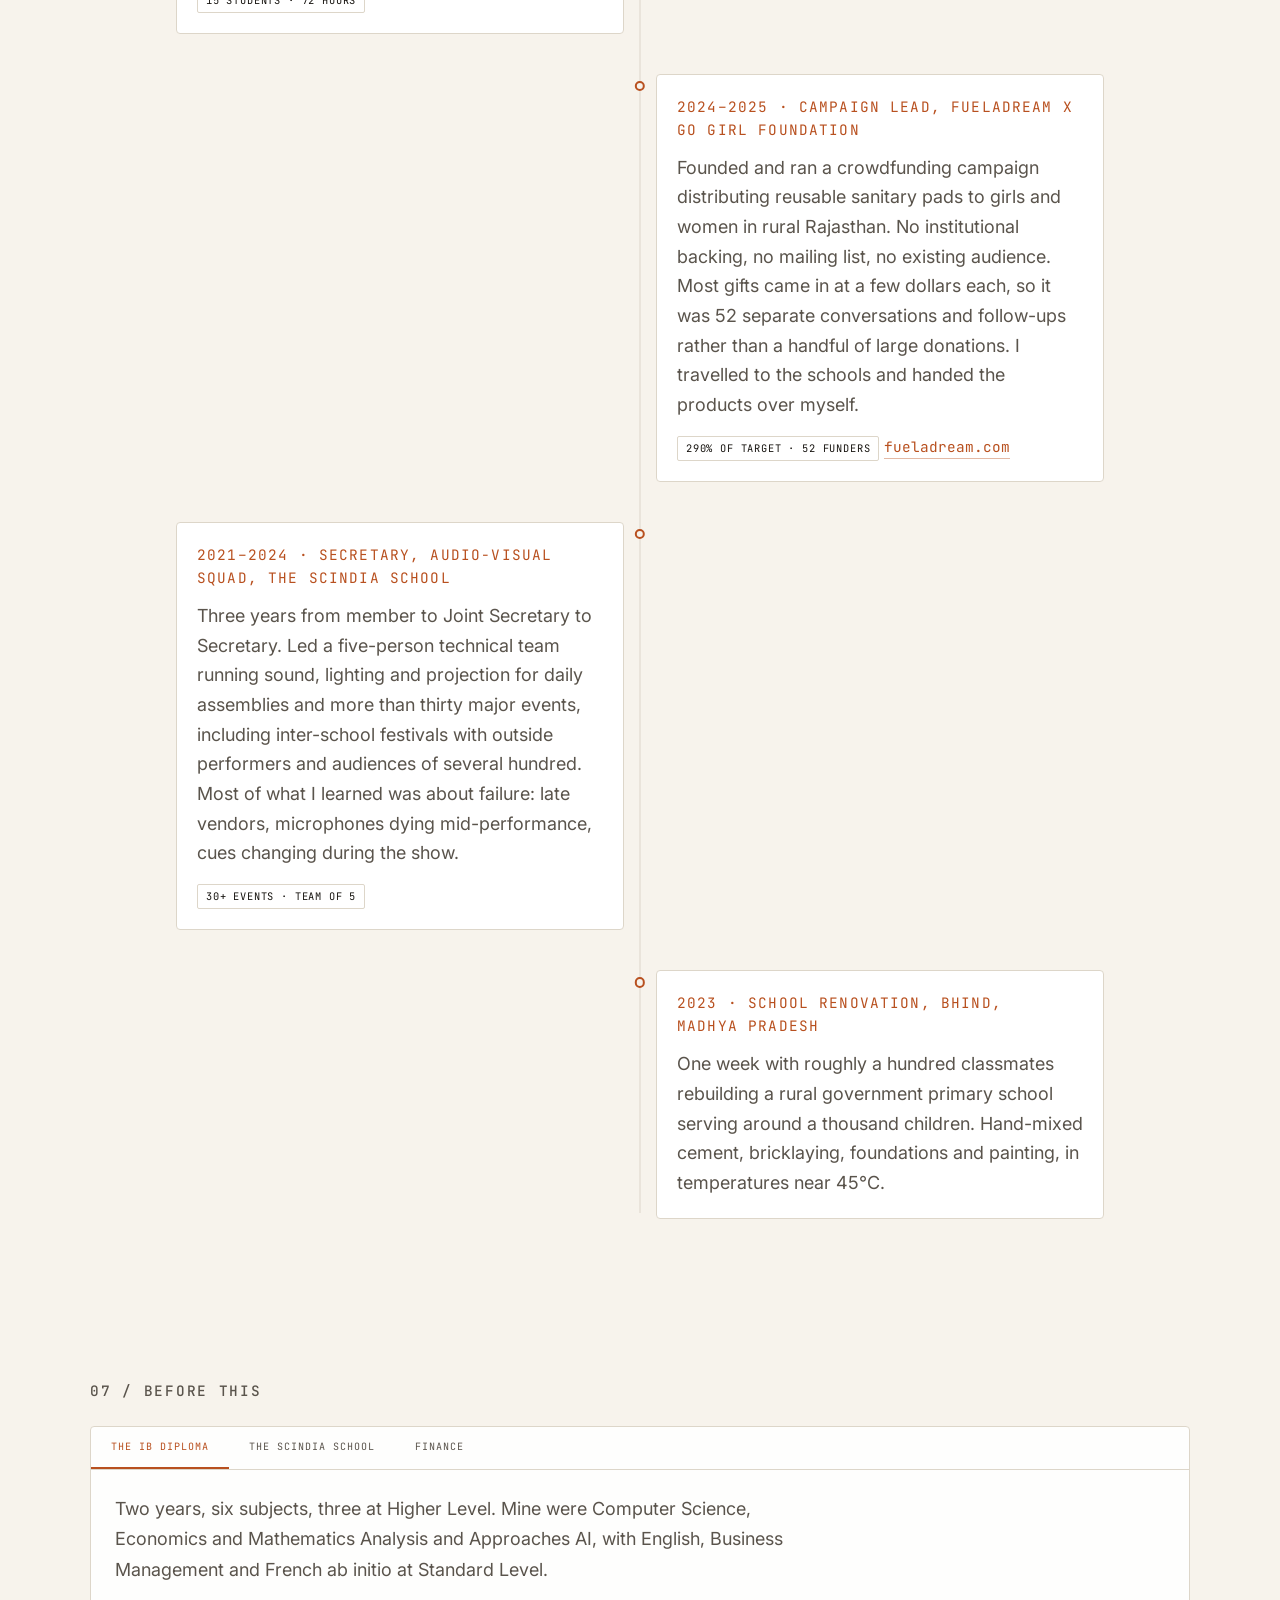
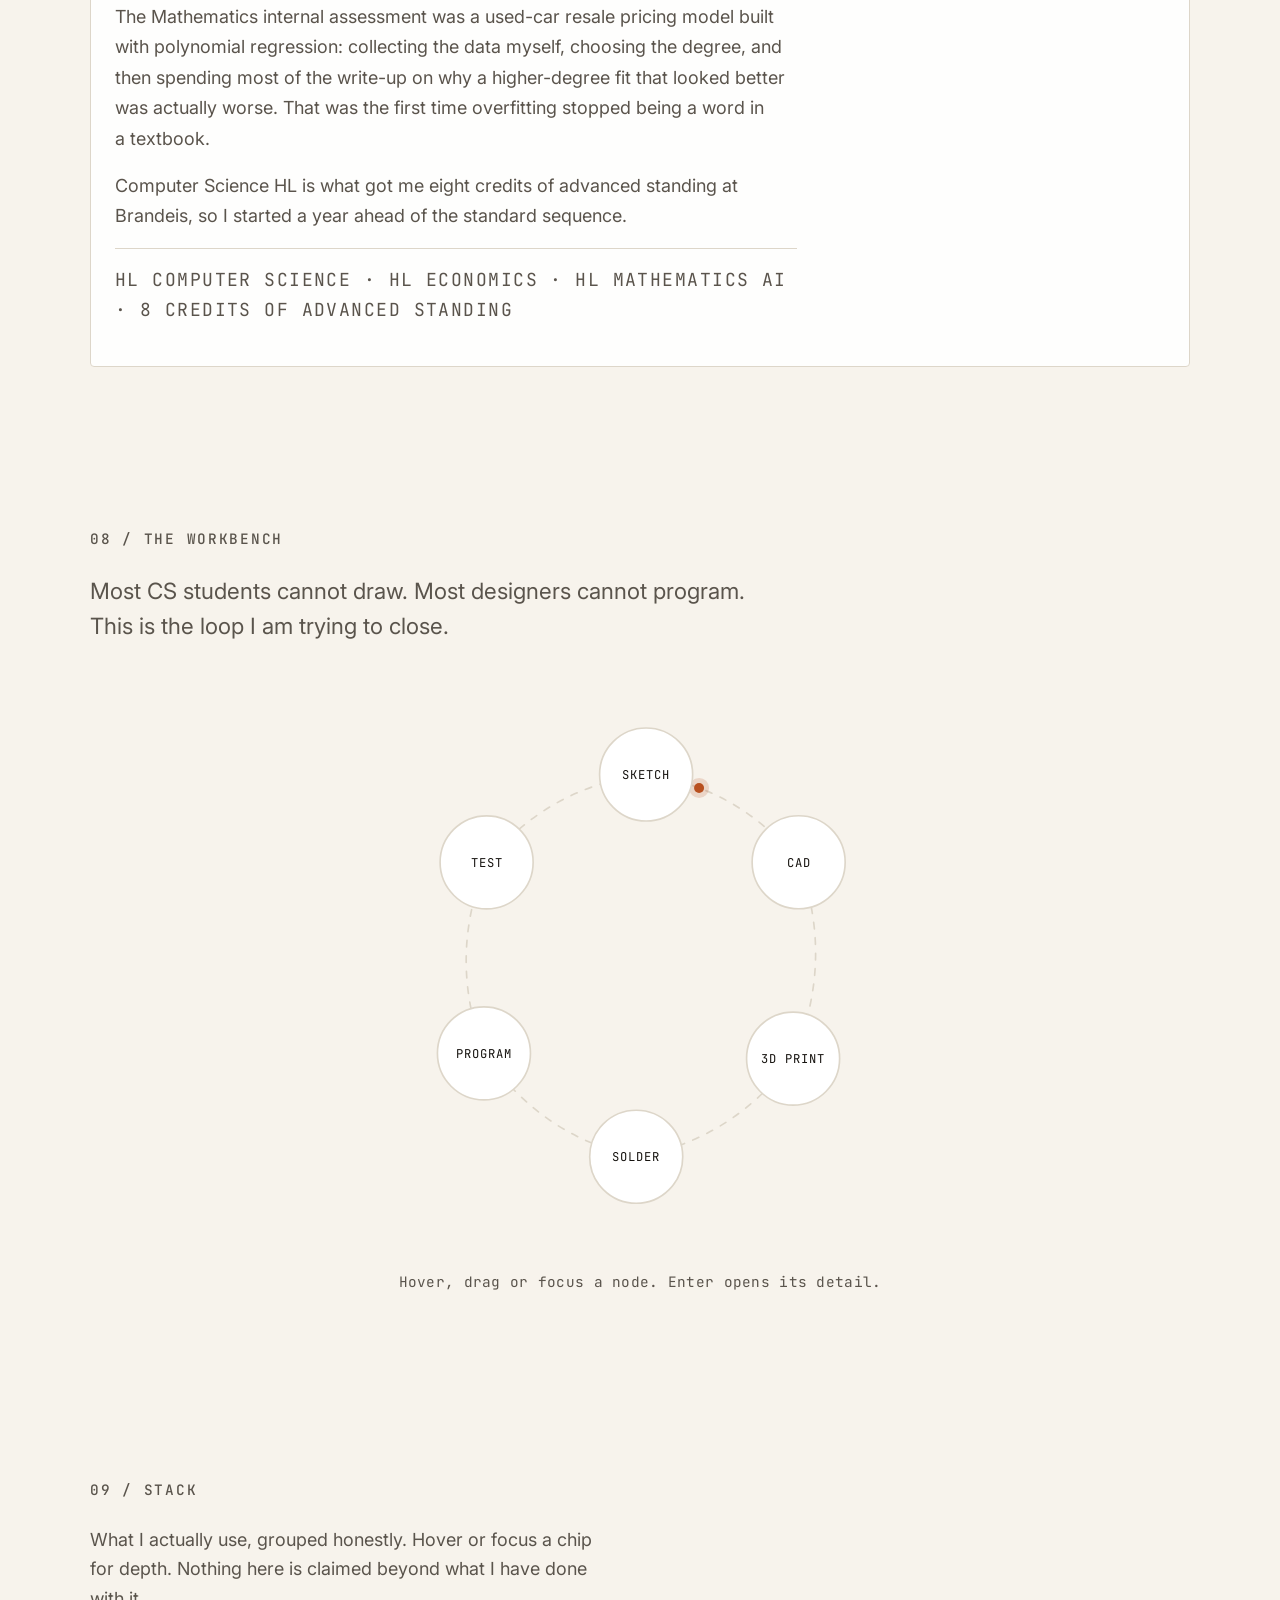
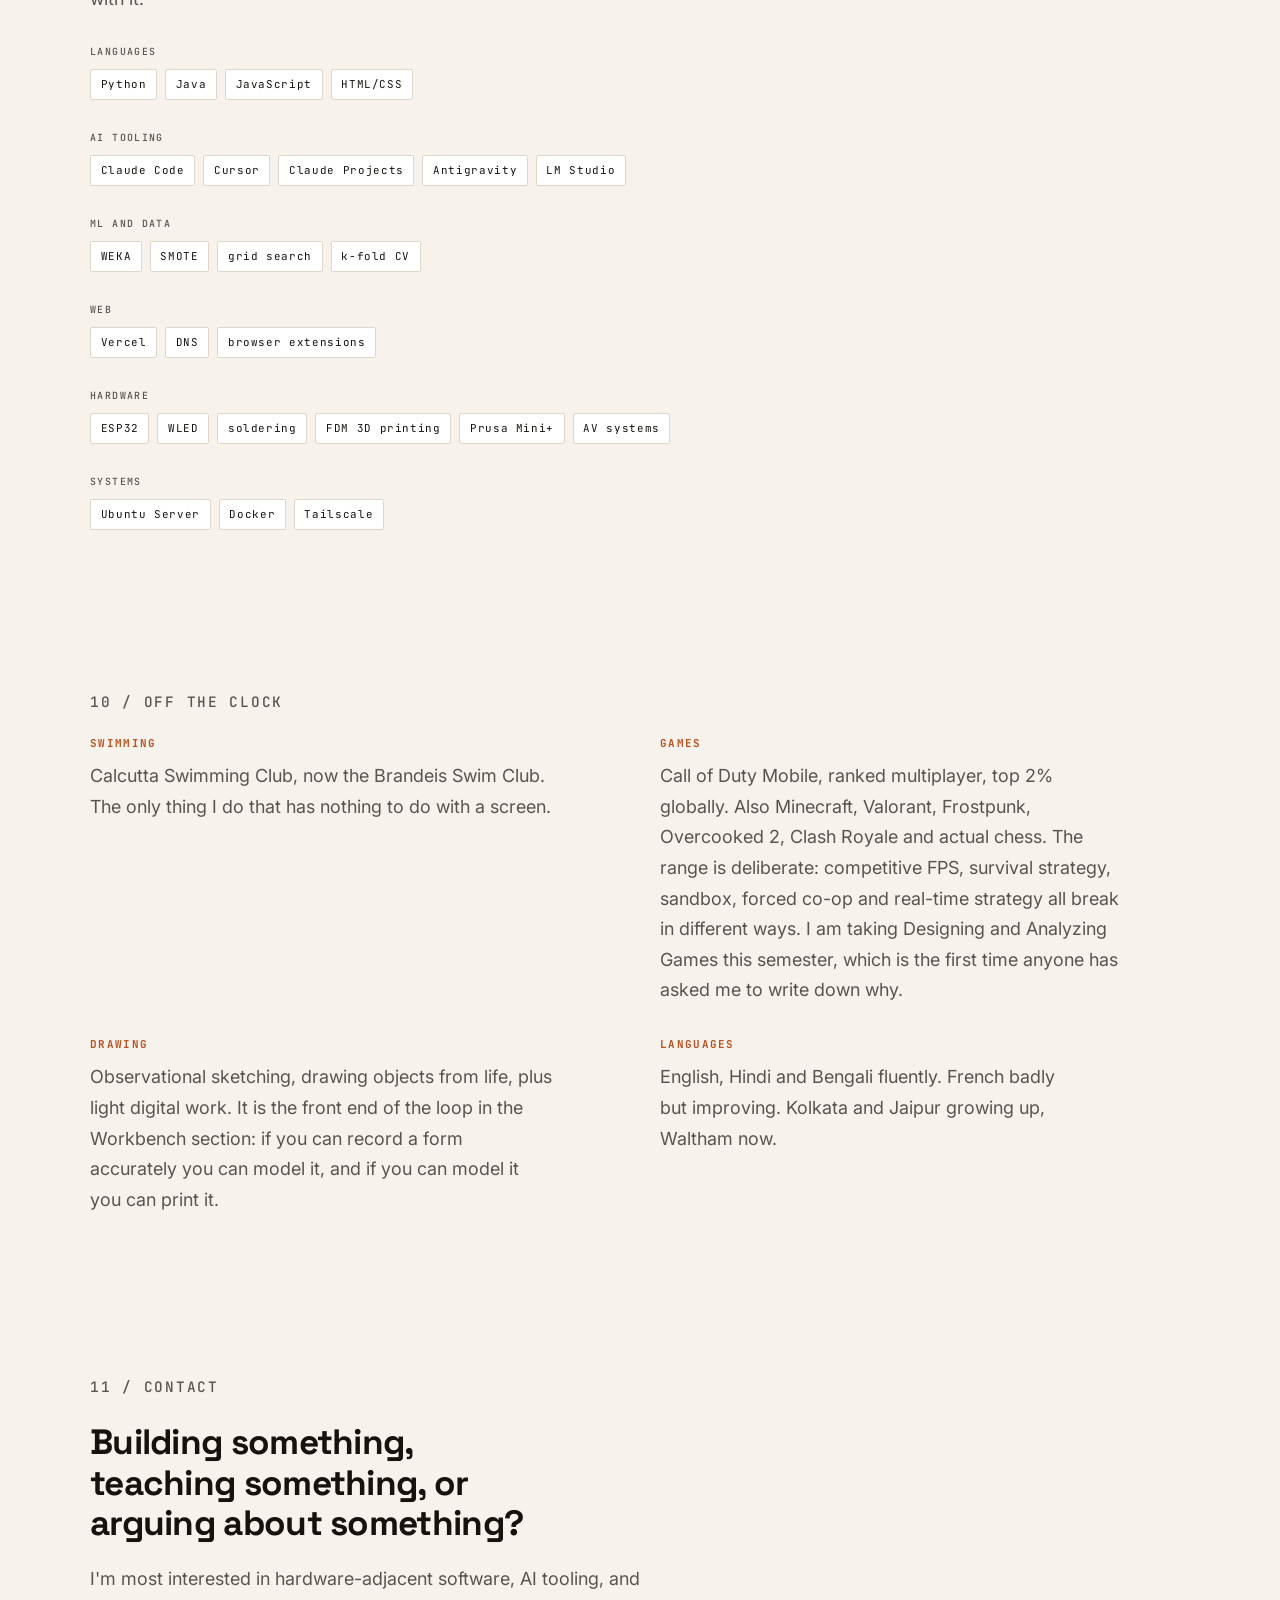
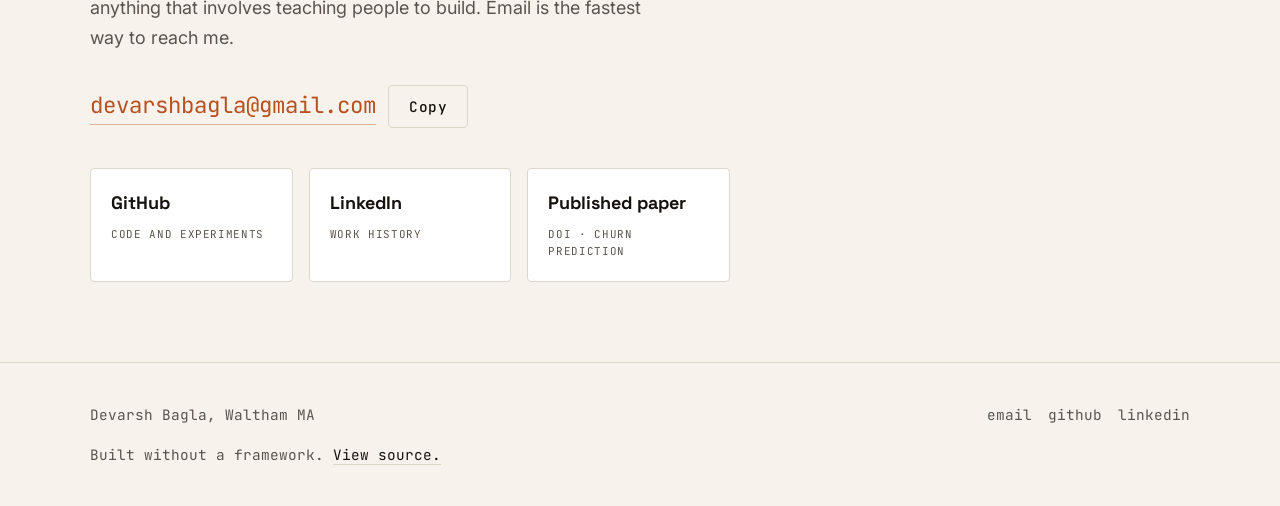
==== commit 4e00a5e6: "Update hero heading copy on the homepage. Co-authored-by: Devarsh Bagla <devarshbagla@users.noreply." ====
--- a/index.html
+++ b/index.html
@@ -269,7 +269,7 @@
         <div class="container hero__grid">
           <div class="hero__content" data-reveal>
             <p class="hero__eyebrow">Devarsh Bagla / Waltham, MA</p>
-            <h1 class="hero__title">I build small tools for problems that annoy me.</h1>
+            <h1 class="hero__title">I build tools for problems most people just live with.</h1>
             <p class="hero__lead">
               Computer Science and Economics at Brandeis, Class of 2030. A Chrome
               extension because I leave forty tabs open instead of setting reminders. A
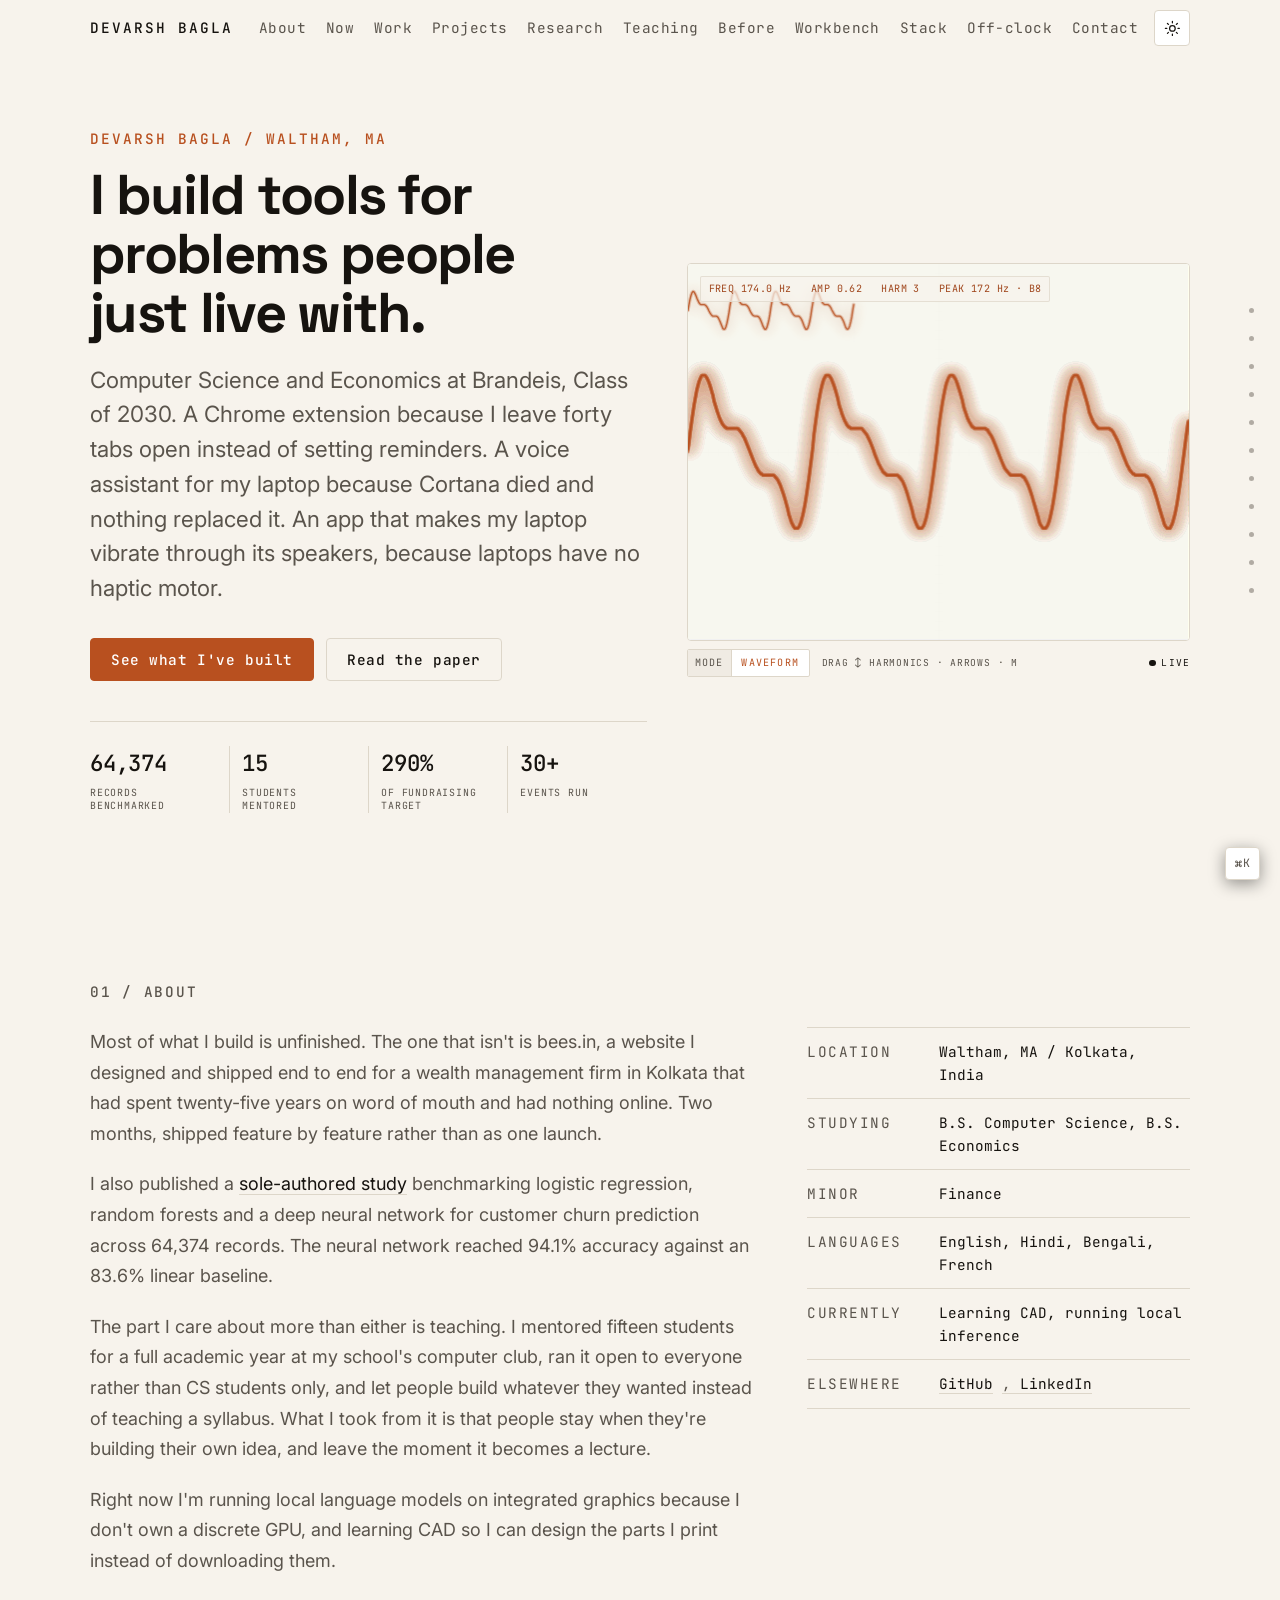
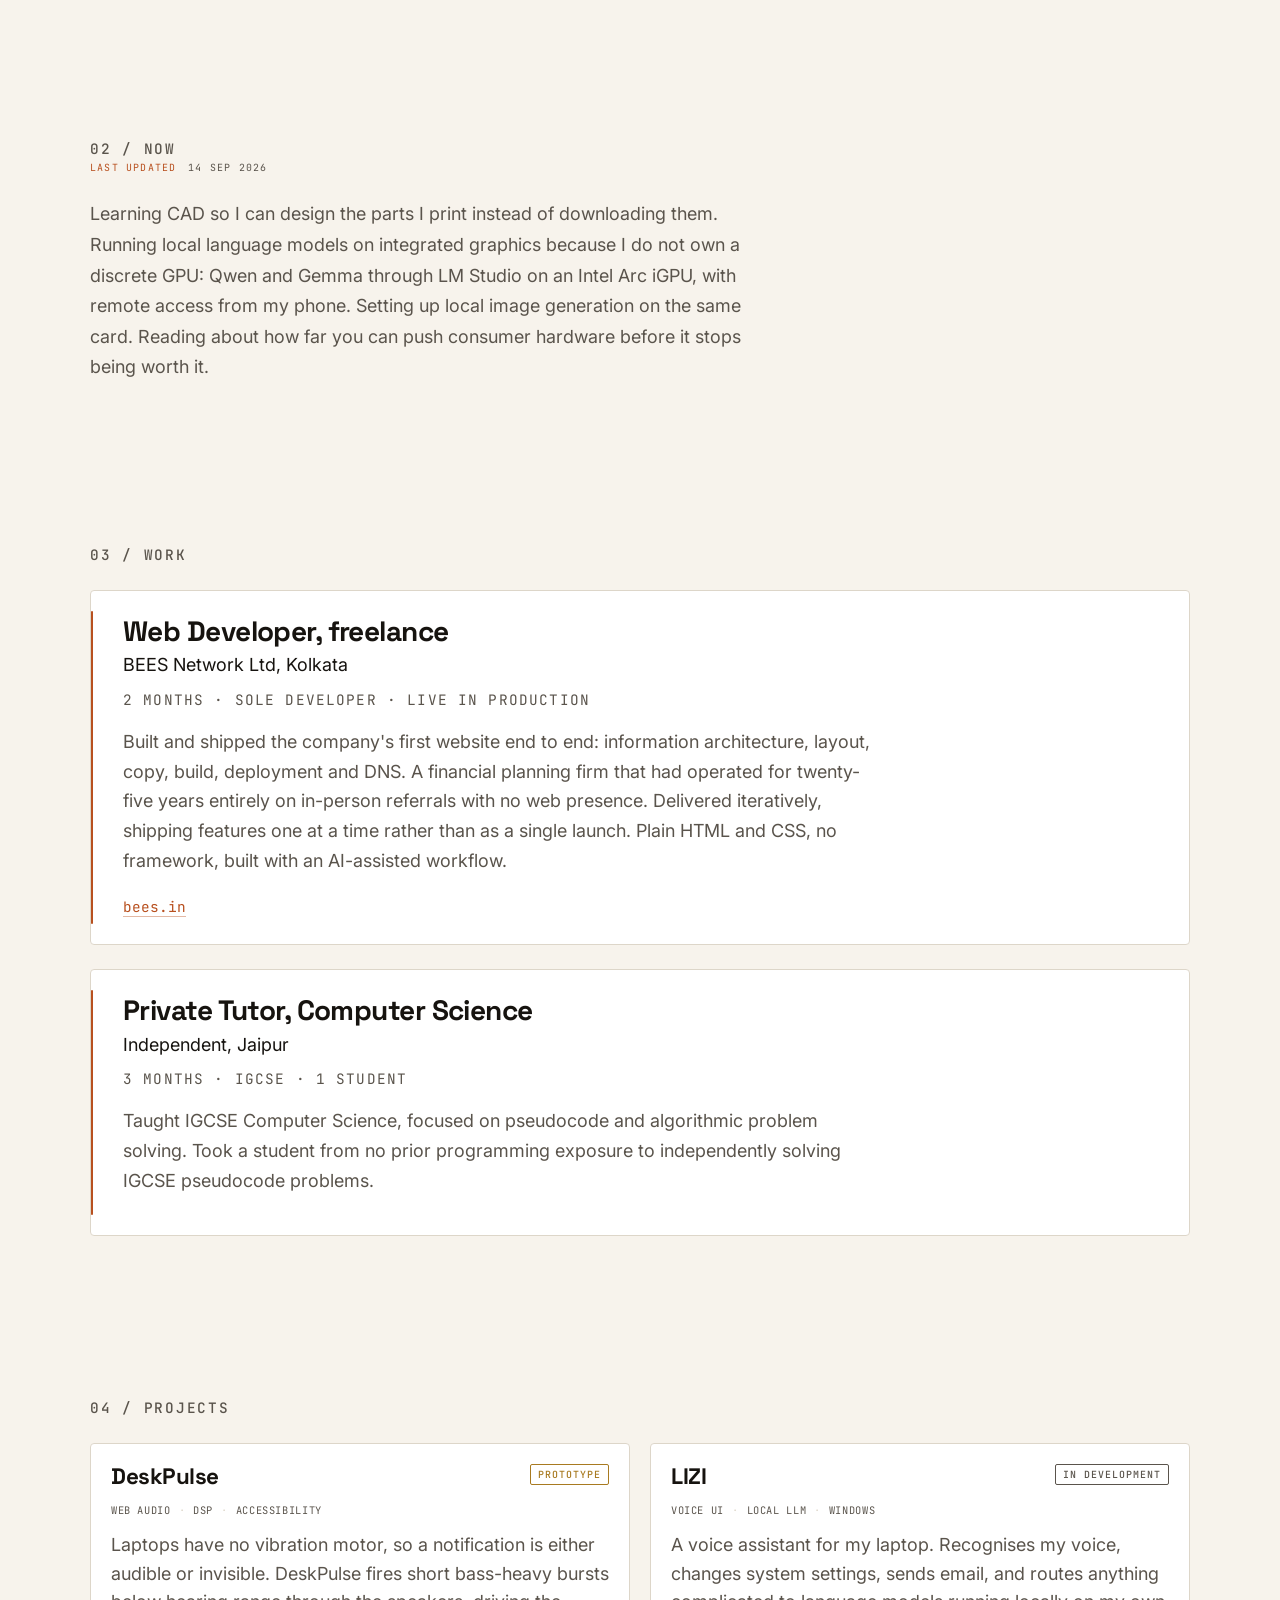
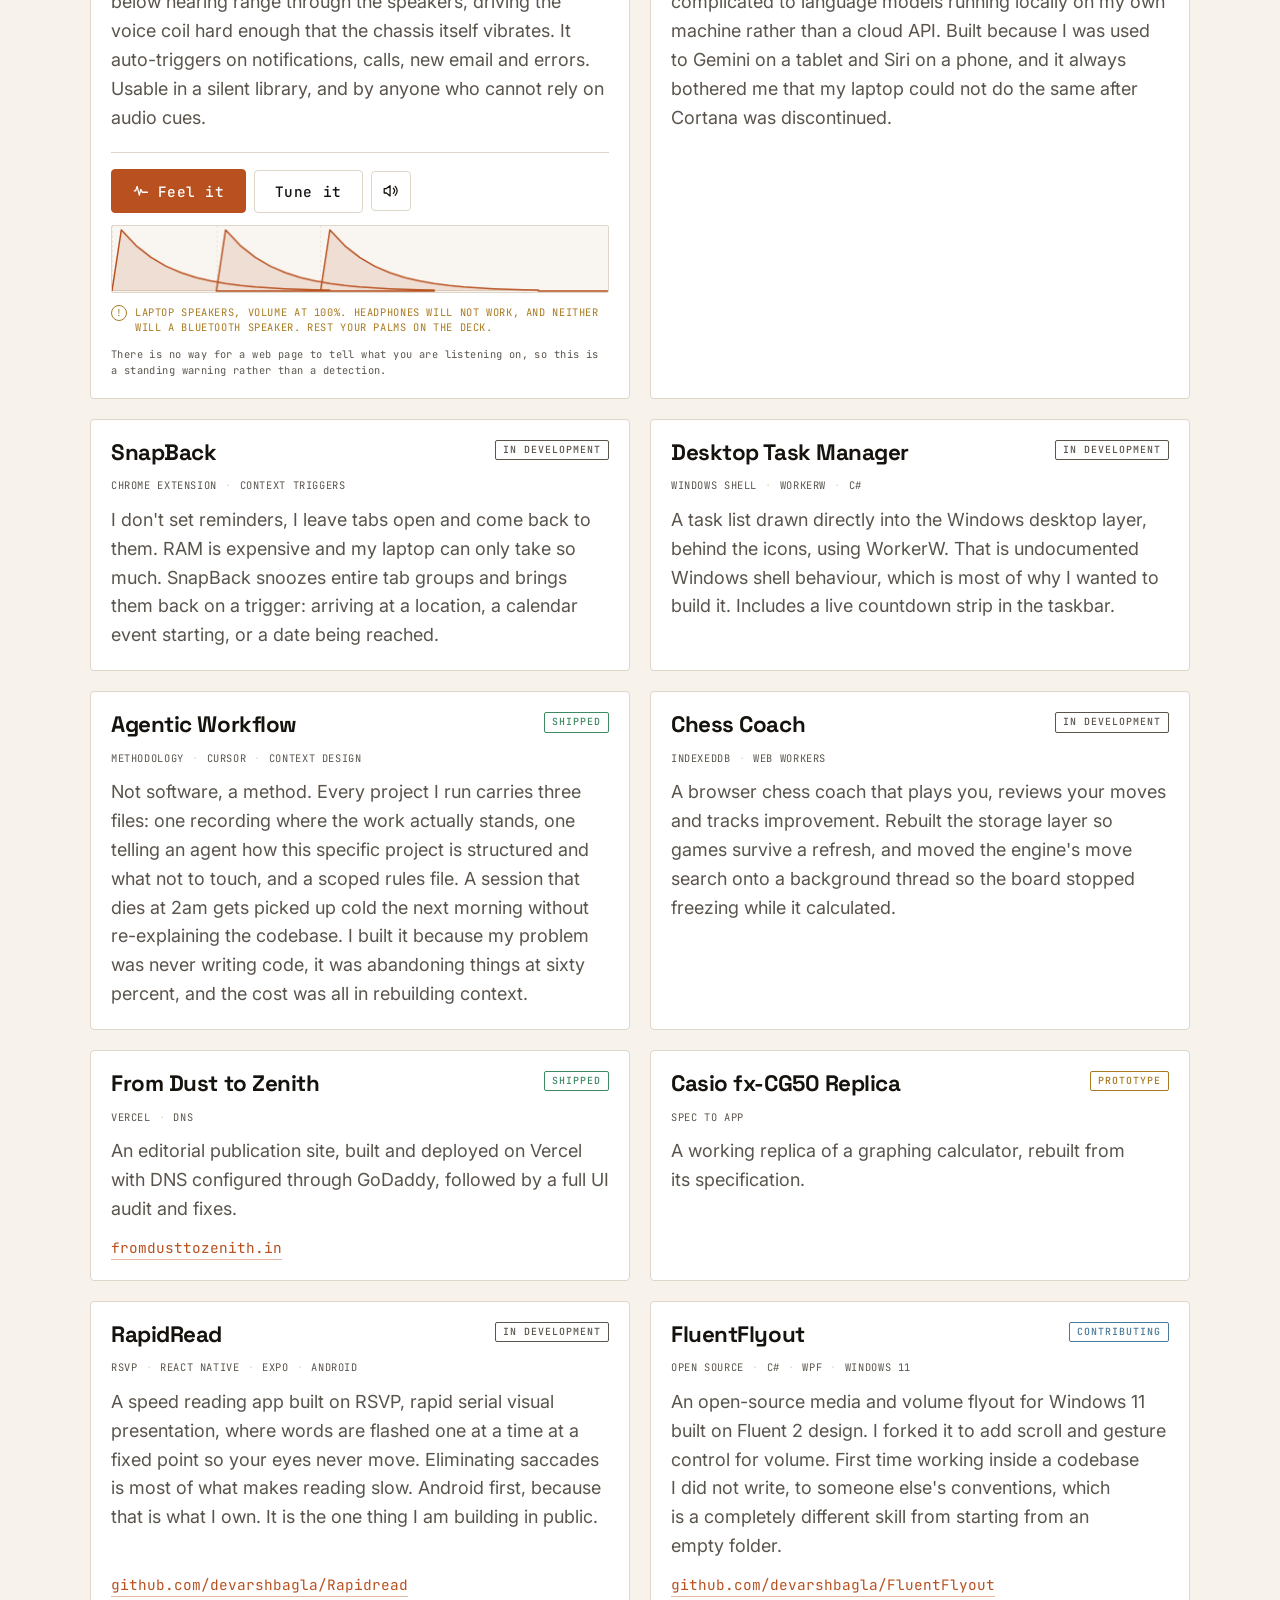
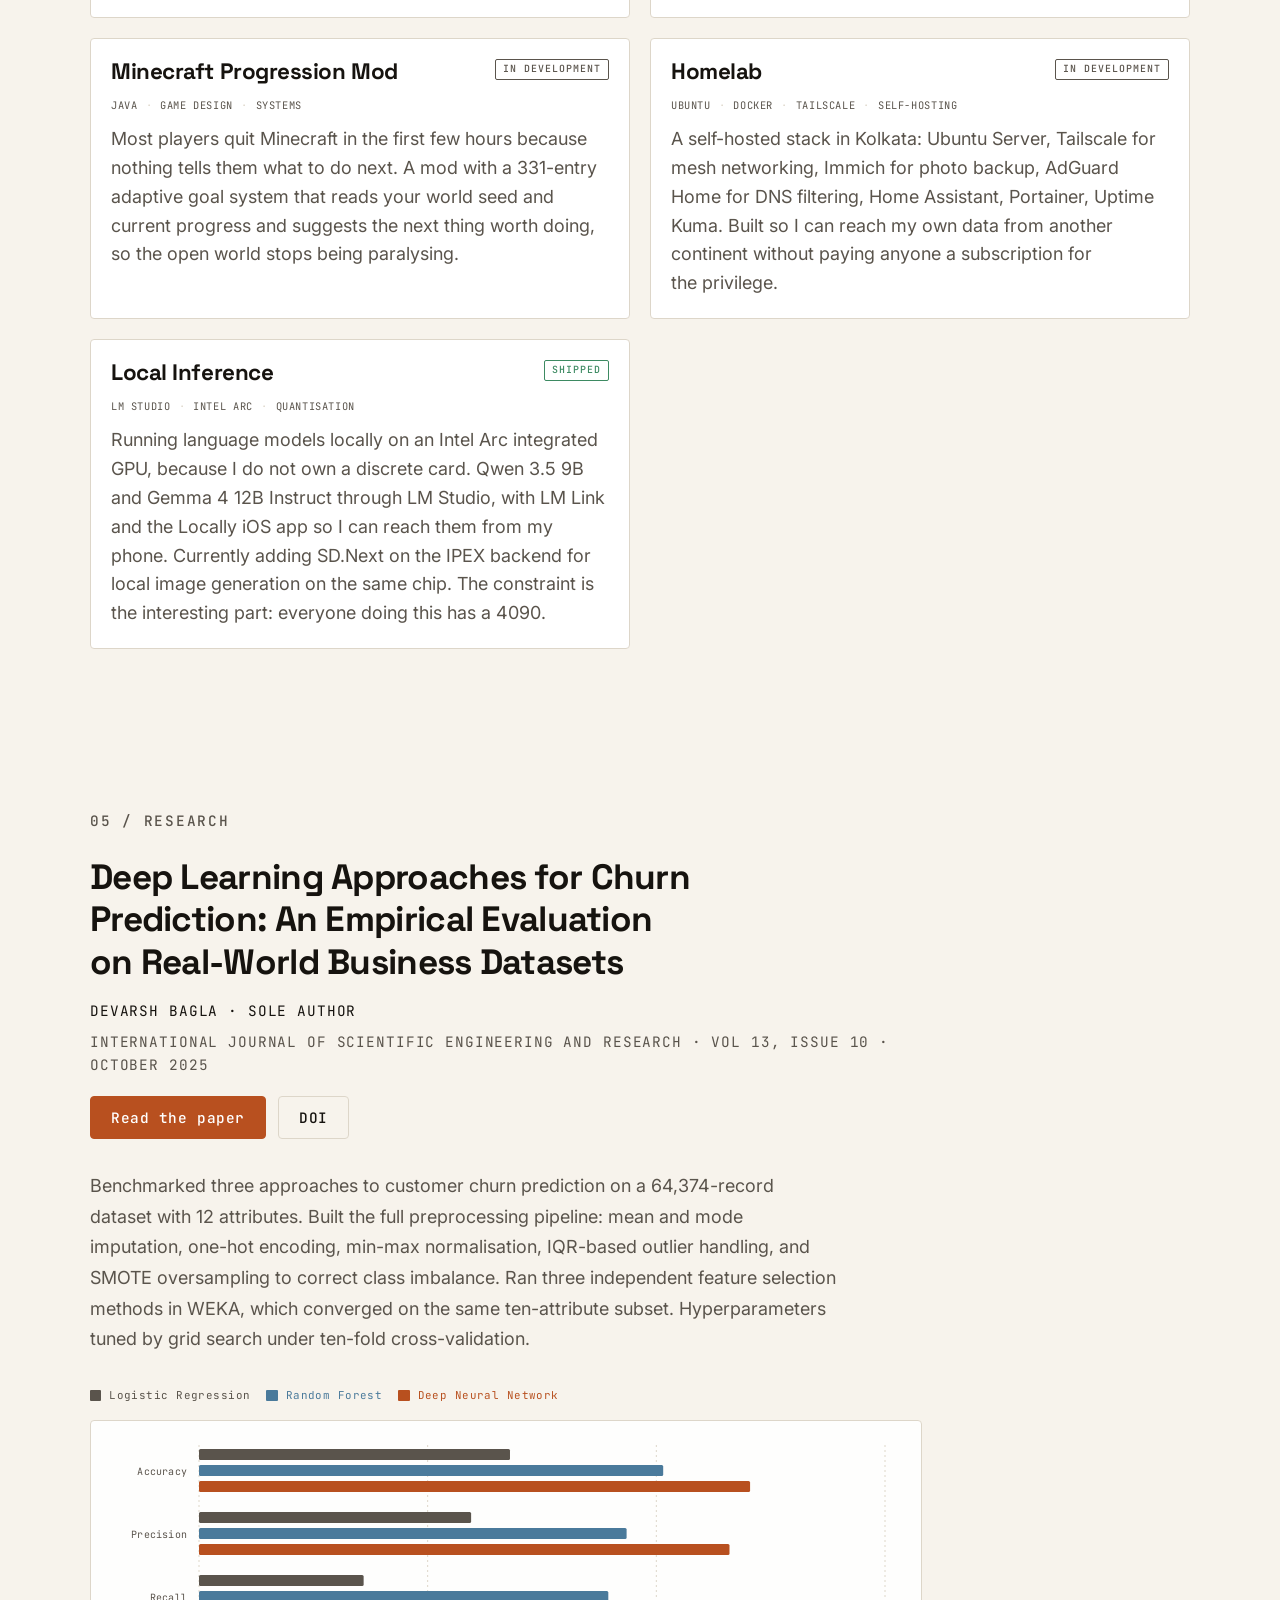
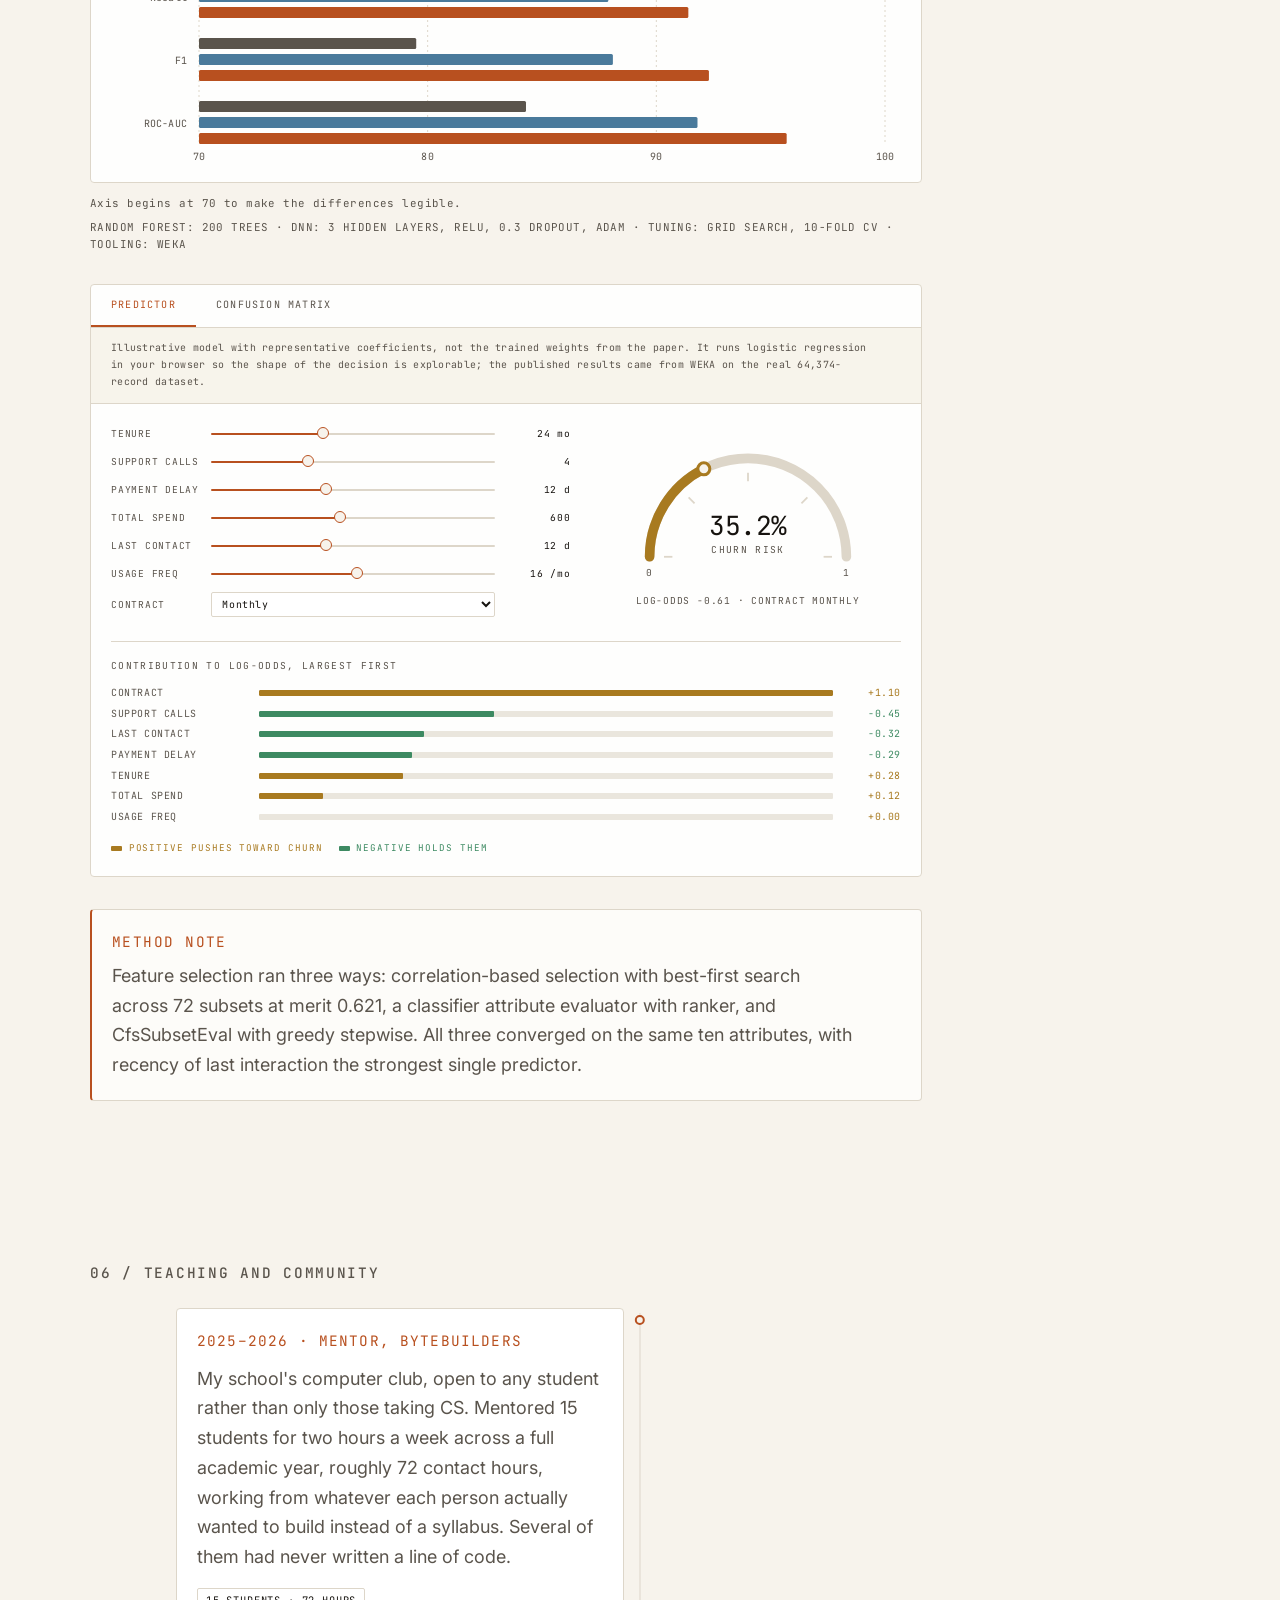
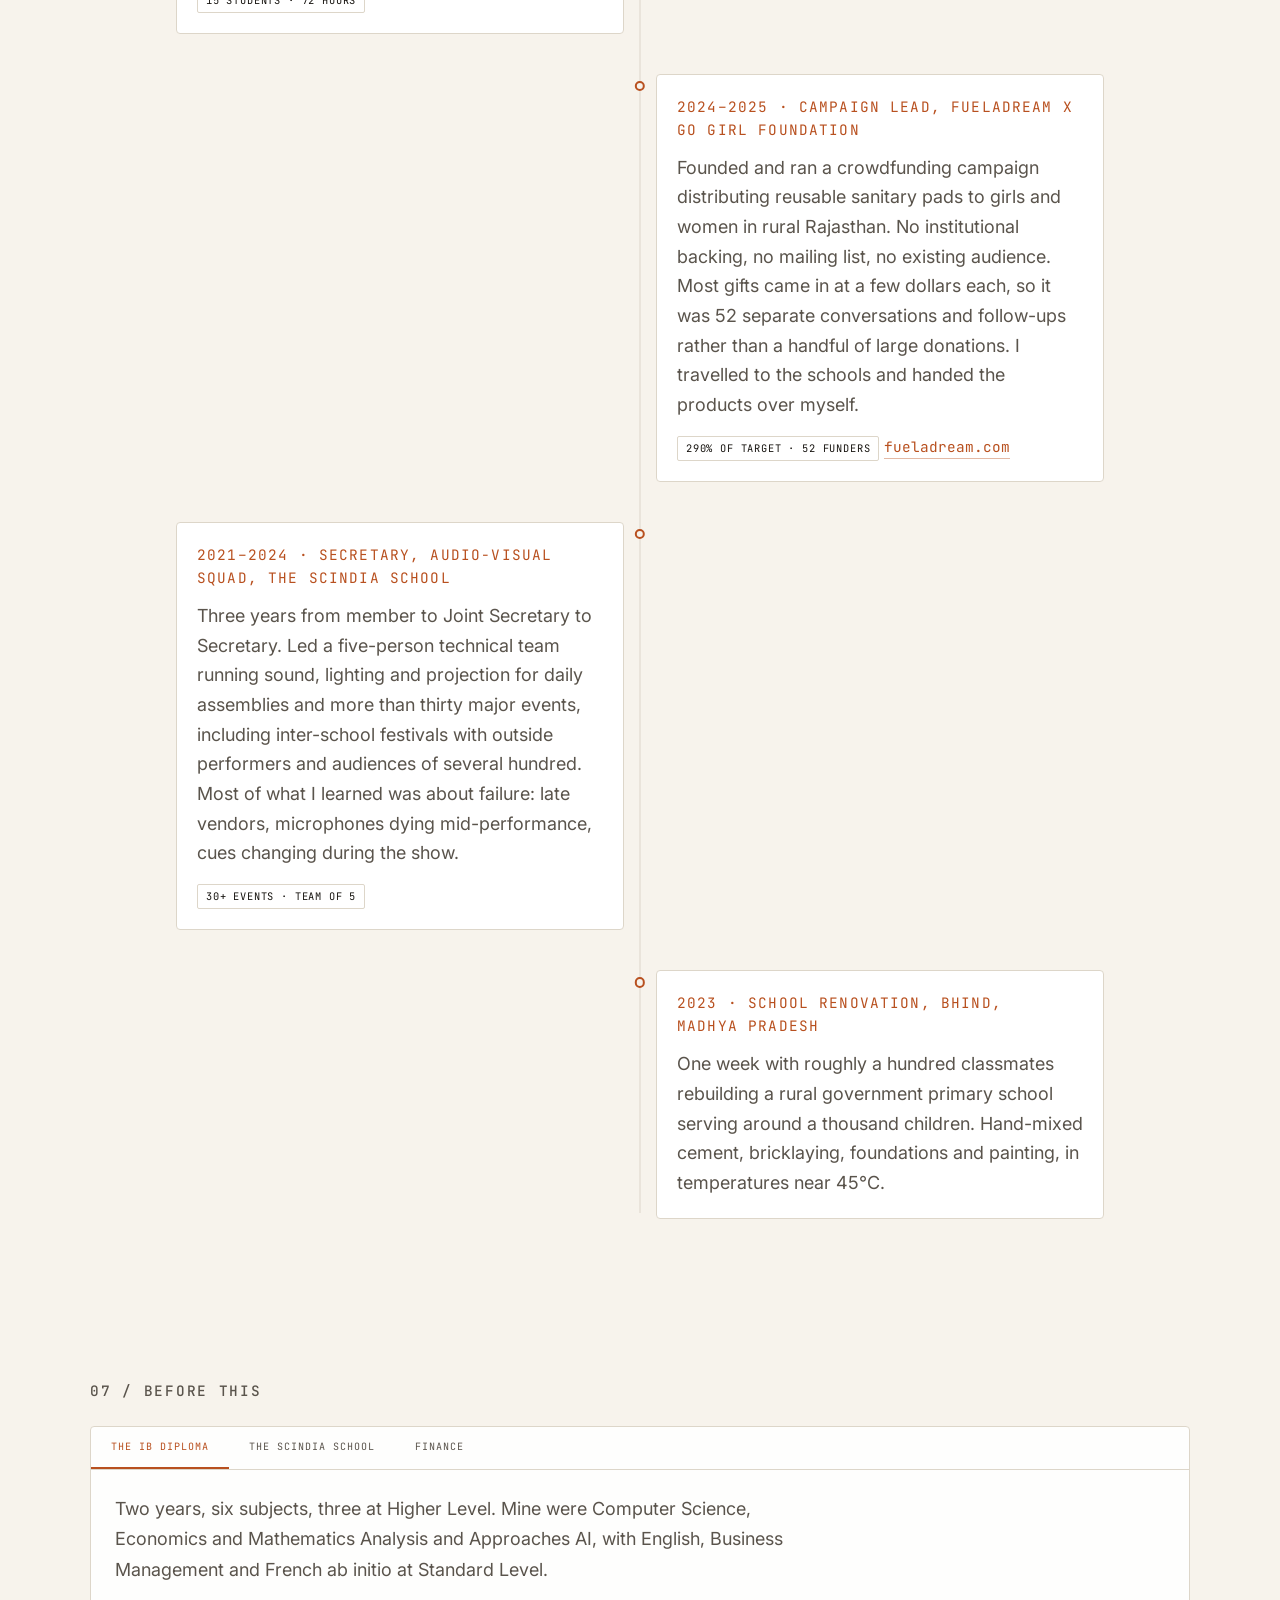
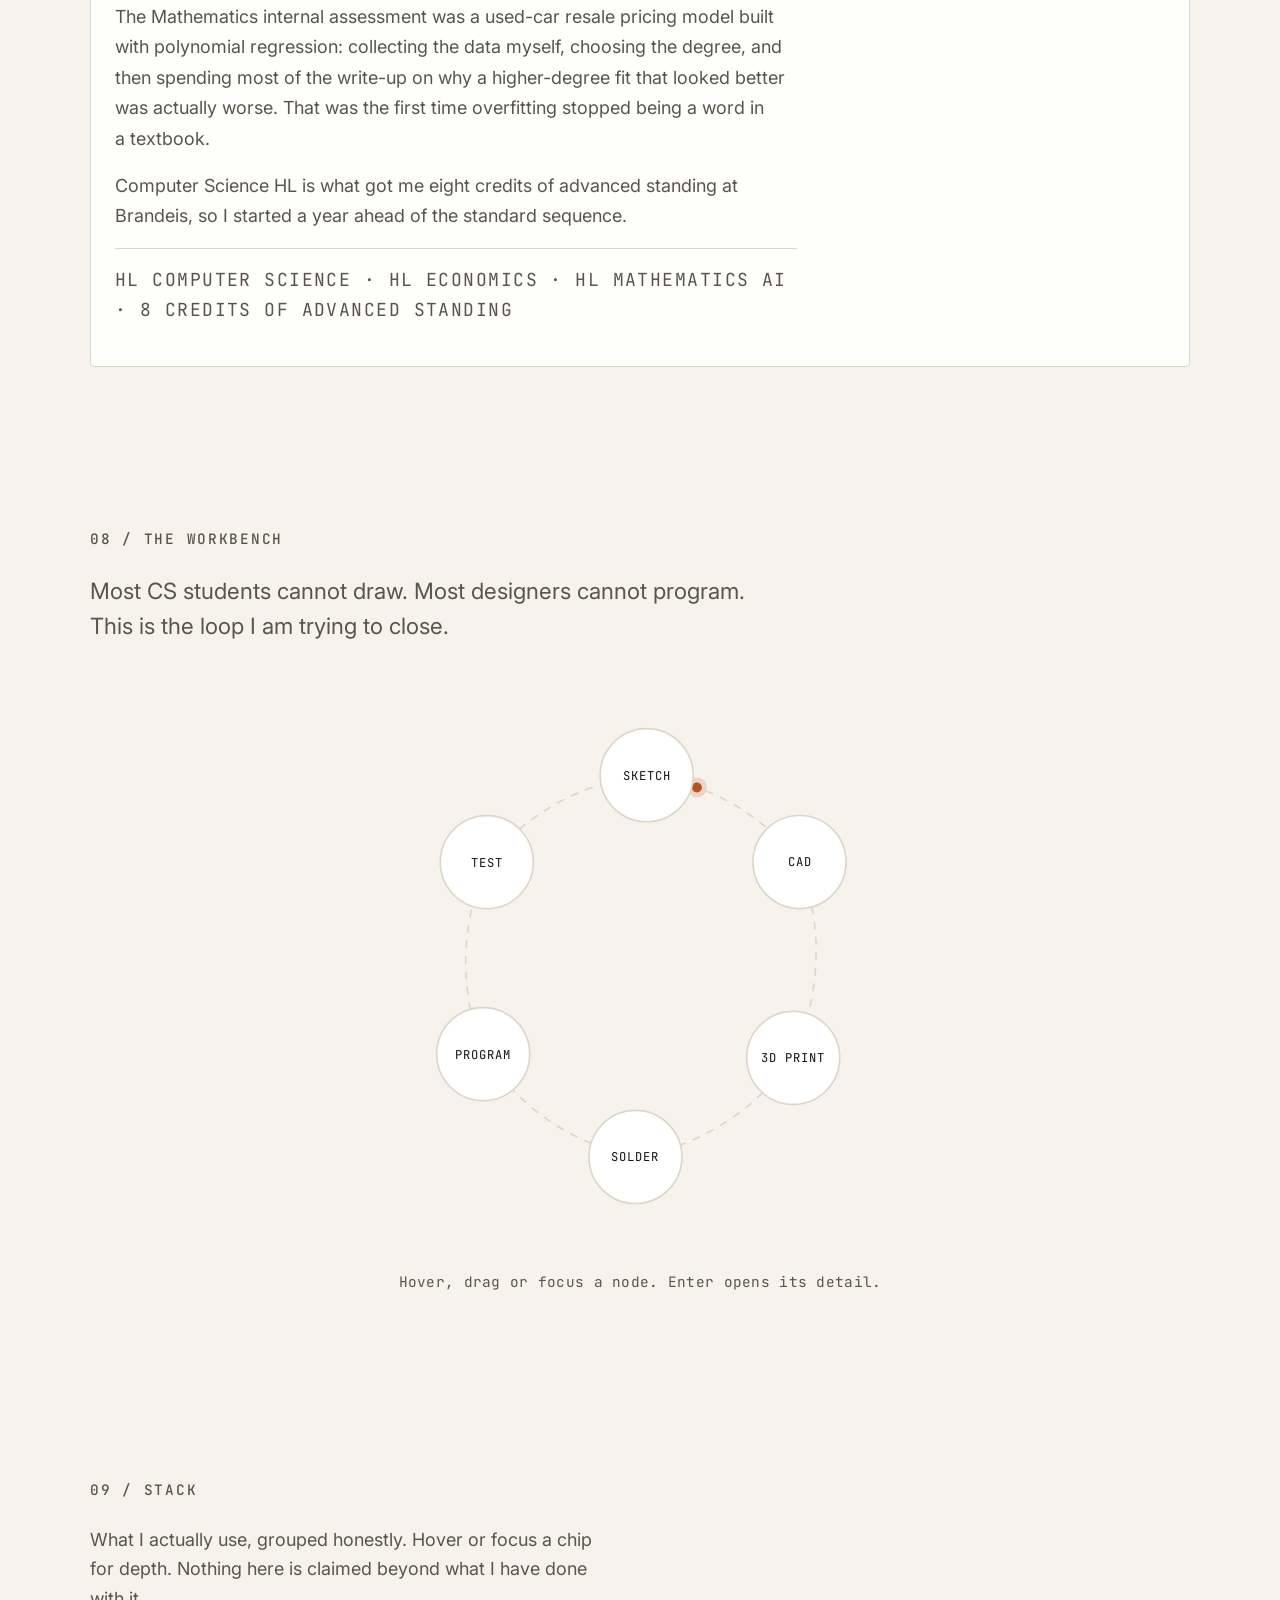
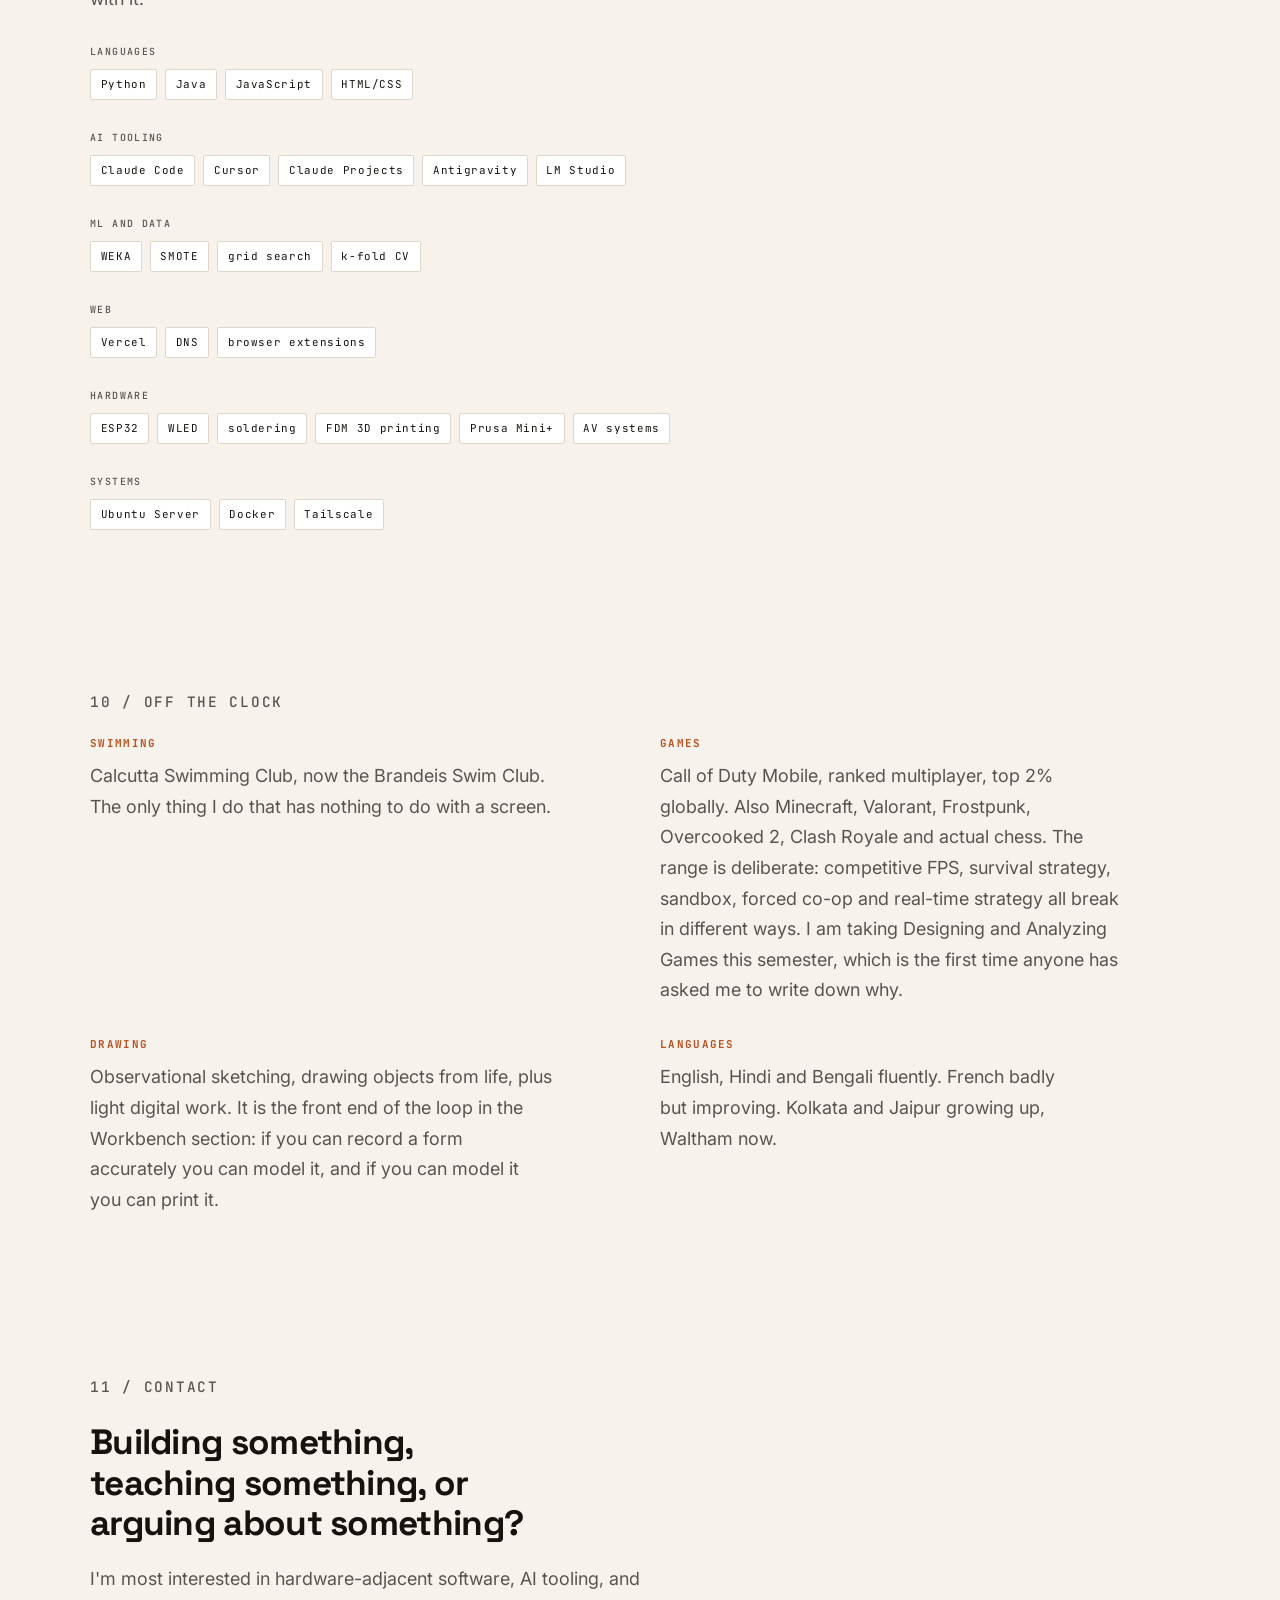
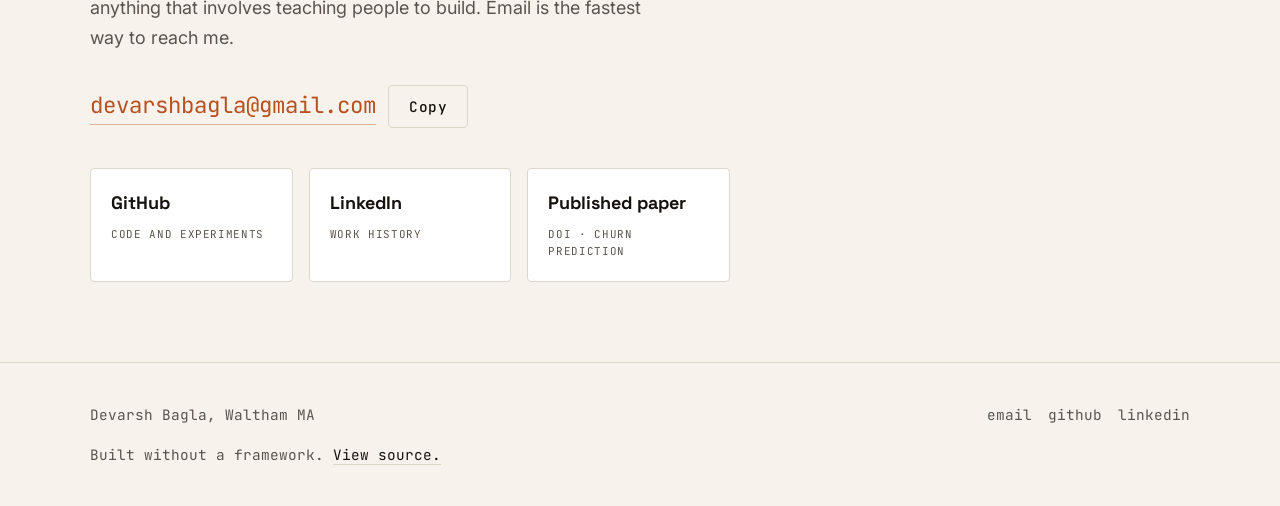
==== commit 248809c5: "Remove 'most' from the homepage hero heading. Co-authored-by: Devarsh Bagla <devarshbagla@users.nore" ====
--- a/index.html
+++ b/index.html
@@ -269,7 +269,7 @@
         <div class="container hero__grid">
           <div class="hero__content" data-reveal>
             <p class="hero__eyebrow">Devarsh Bagla / Waltham, MA</p>
-            <h1 class="hero__title">I build tools for problems most people just live with.</h1>
+            <h1 class="hero__title">I build tools for problems people just live with.</h1>
             <p class="hero__lead">
               Computer Science and Economics at Brandeis, Class of 2030. A Chrome
               extension because I leave forty tabs open instead of setting reminders. A
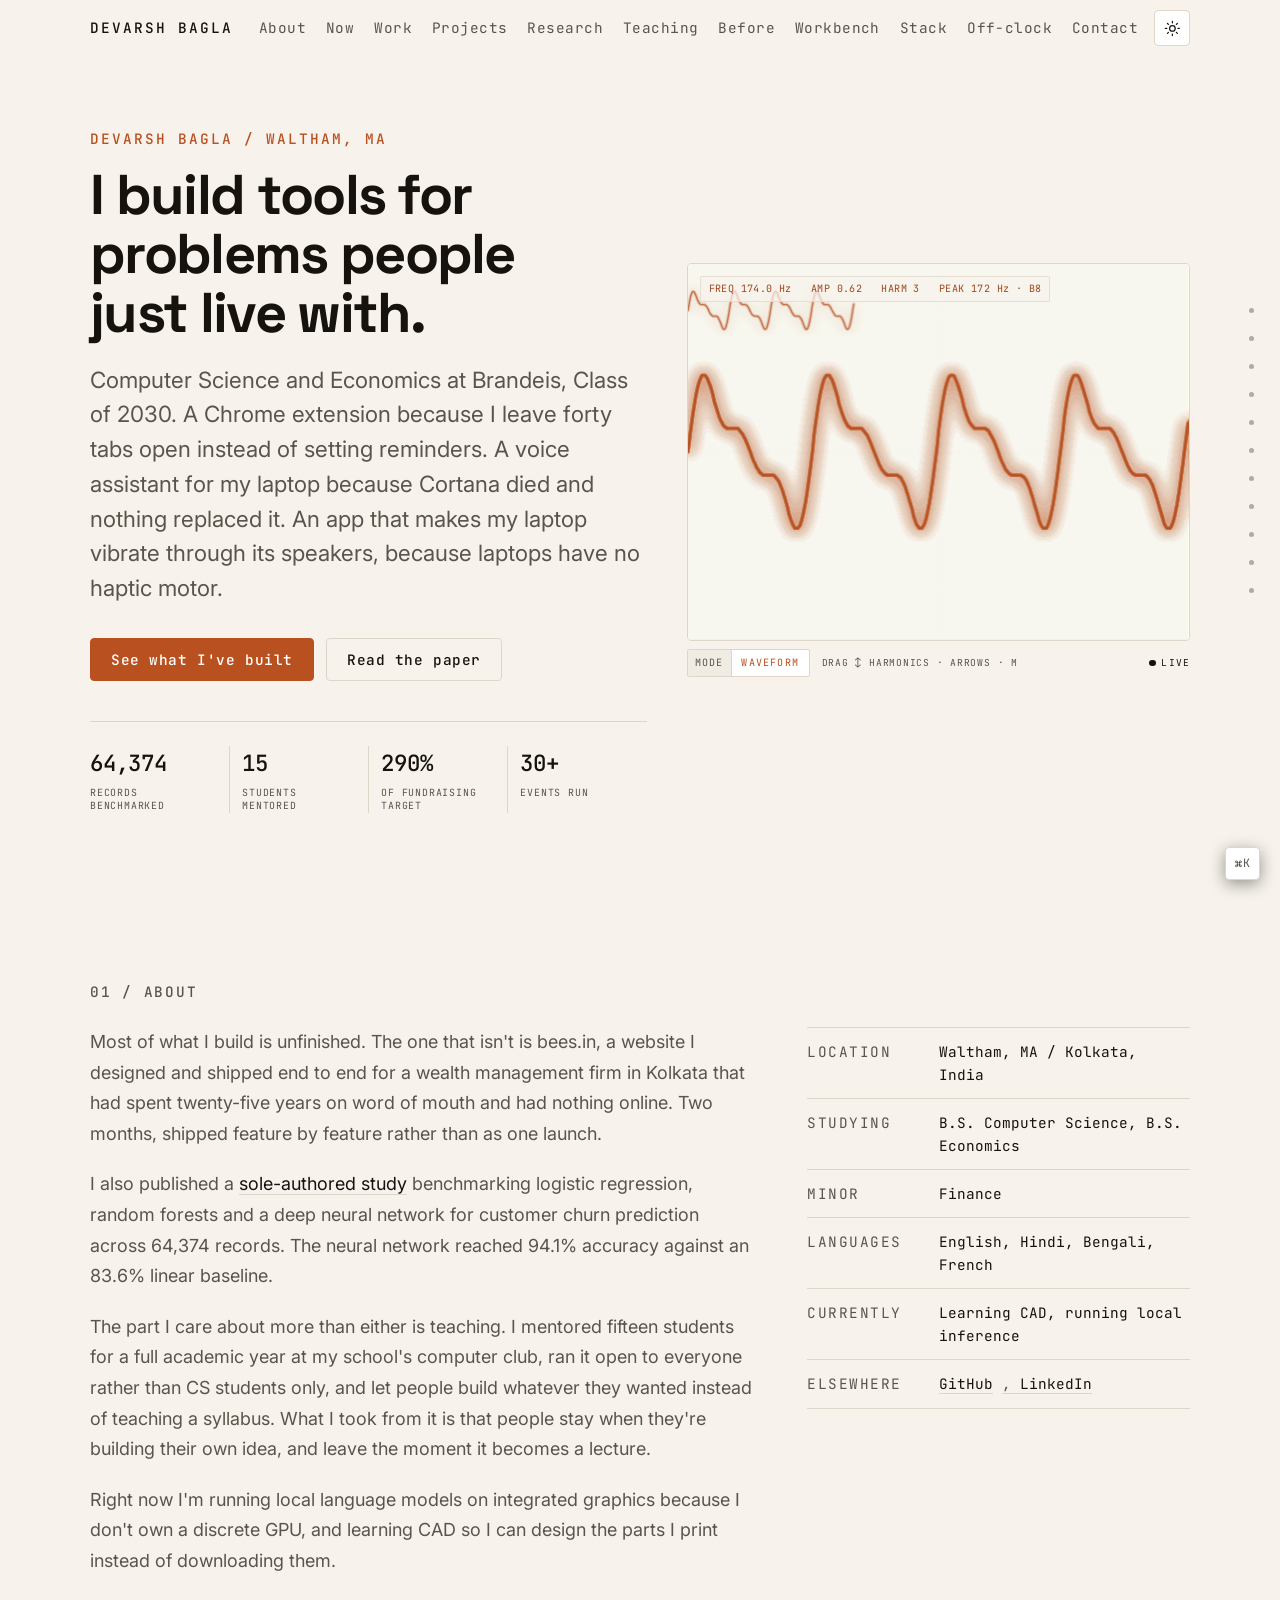
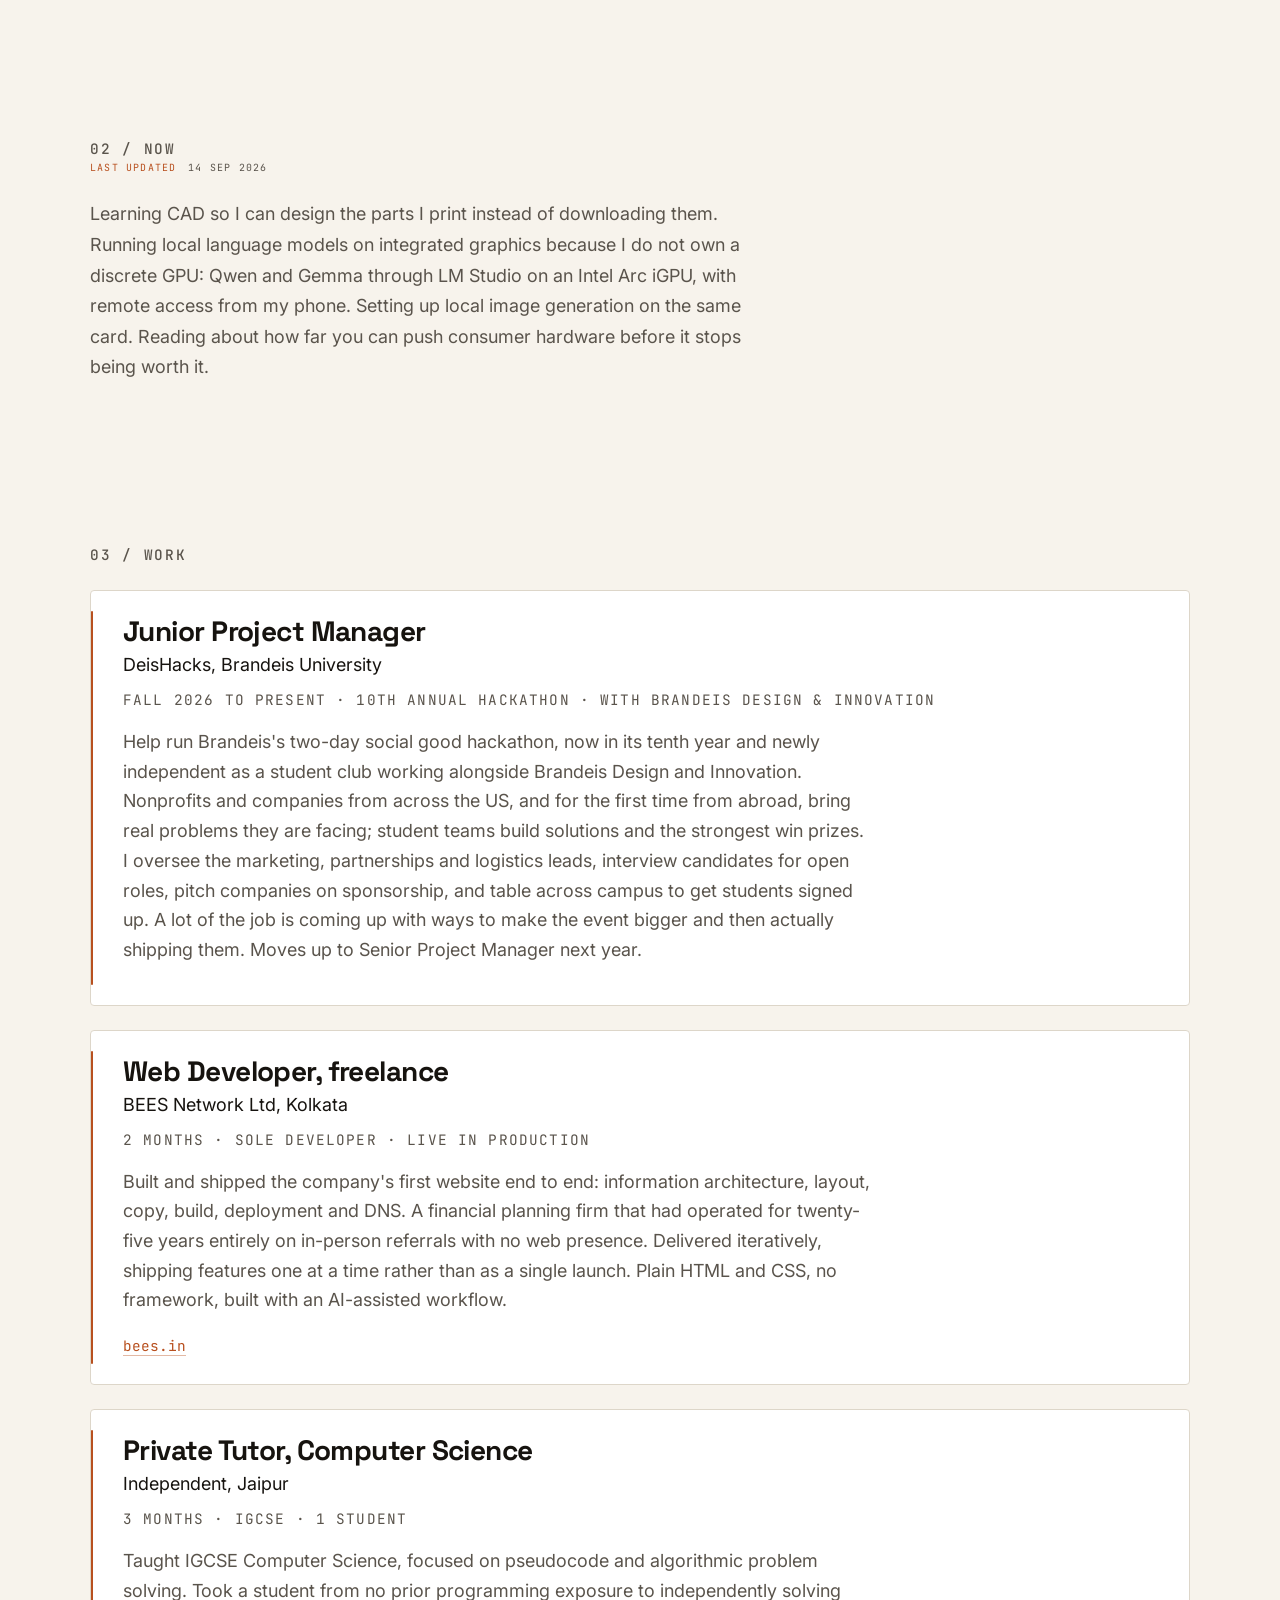
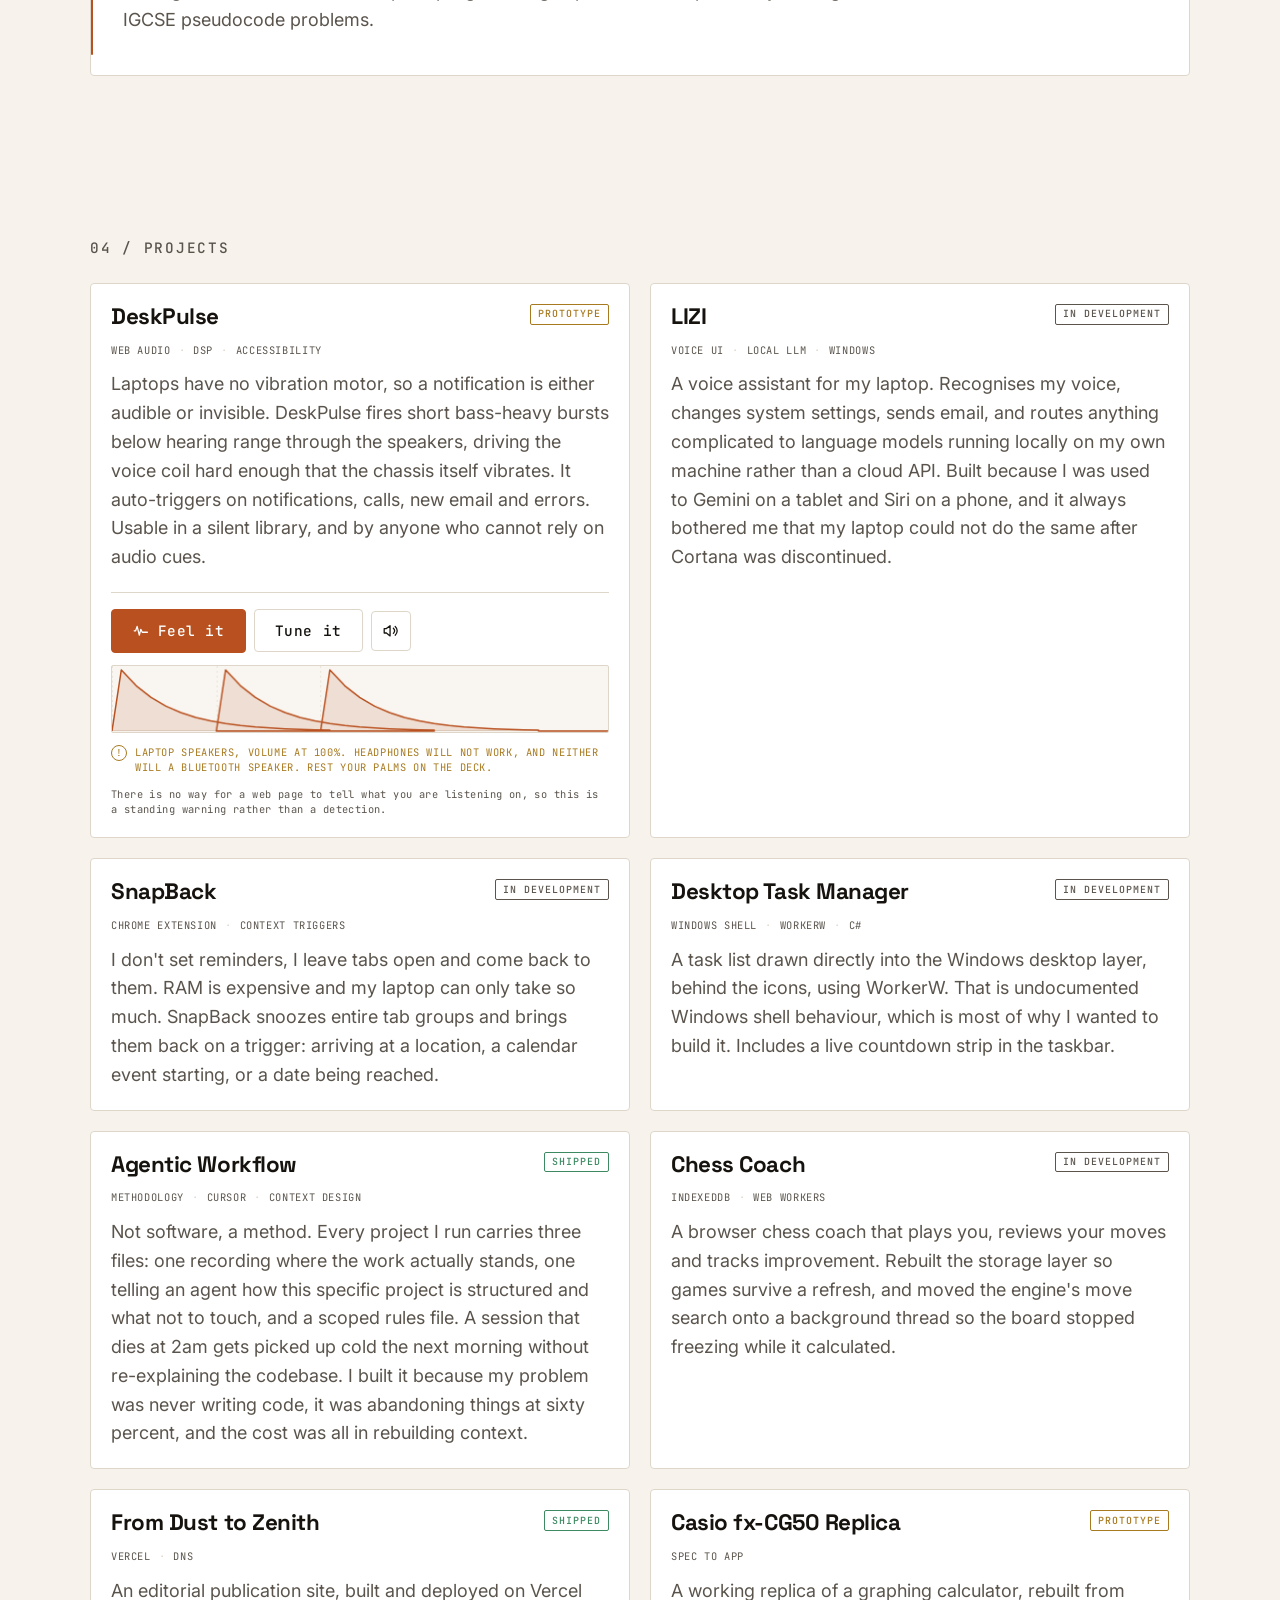
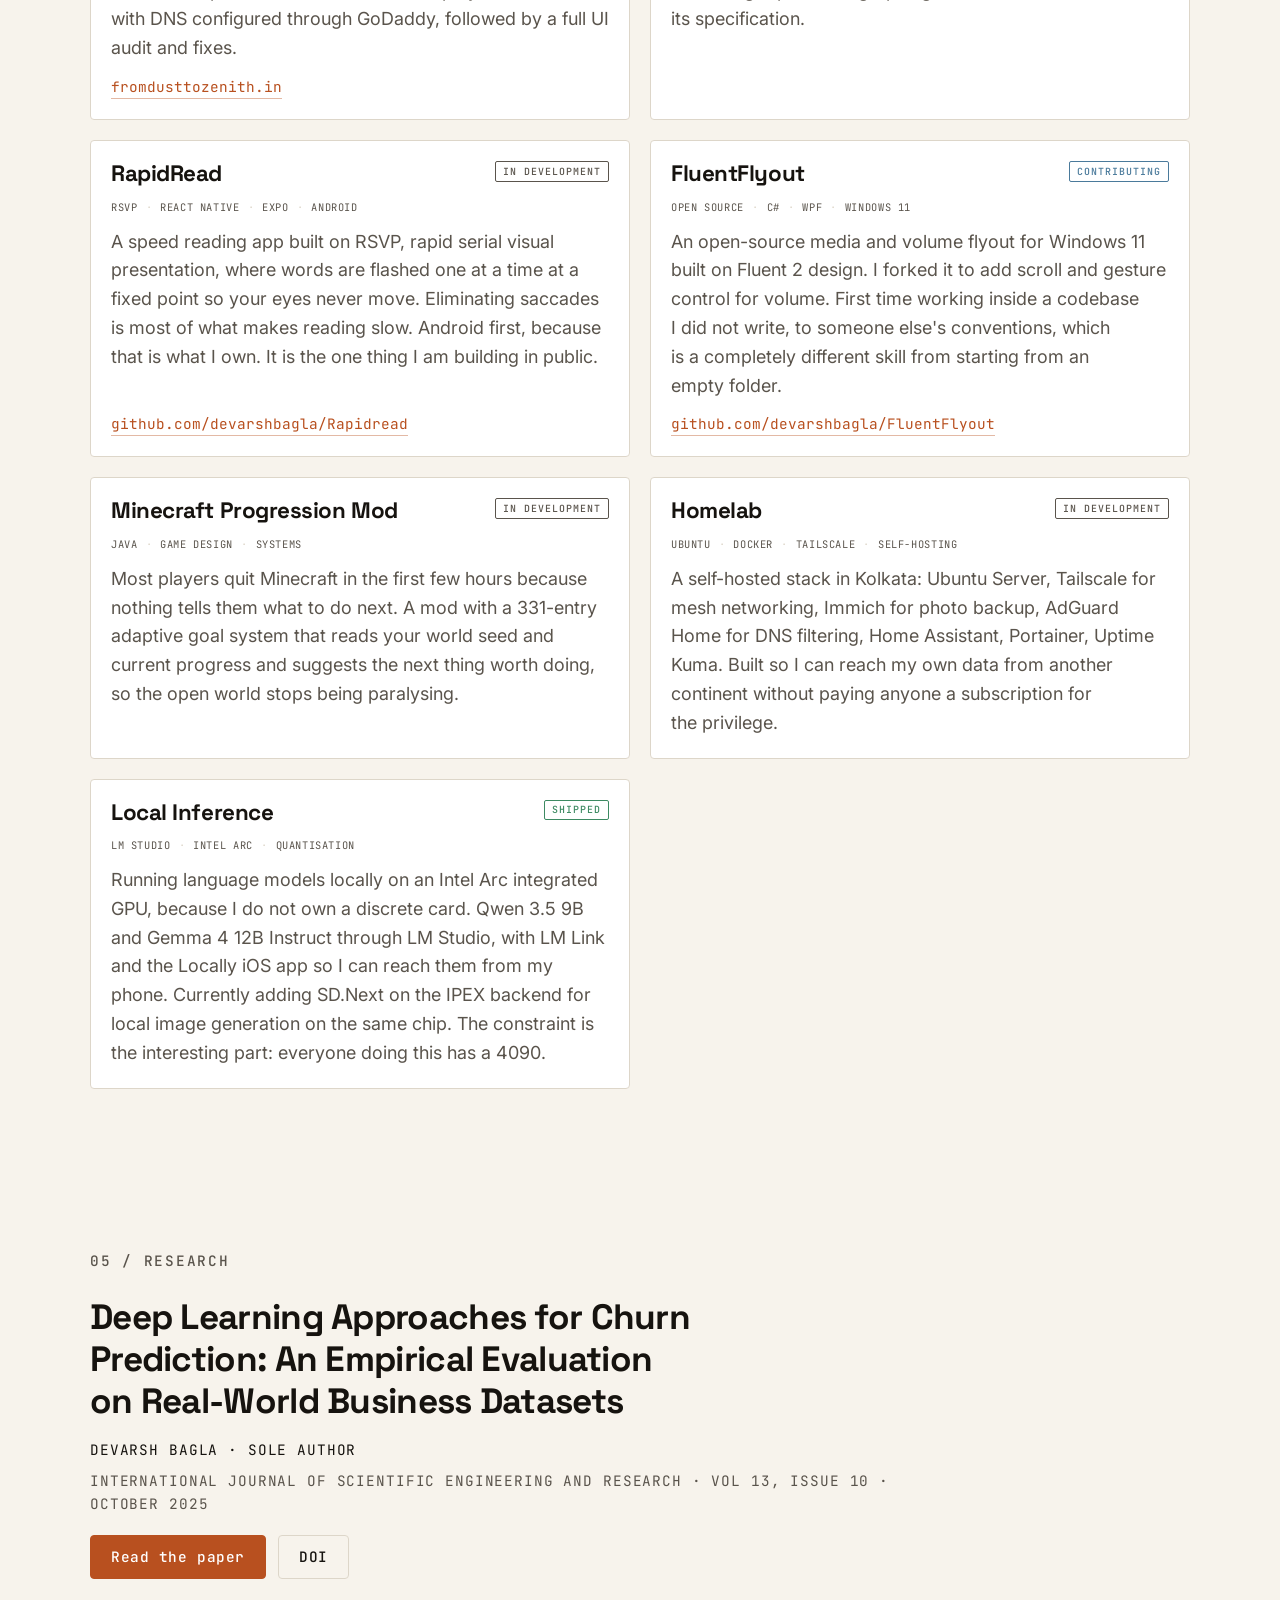
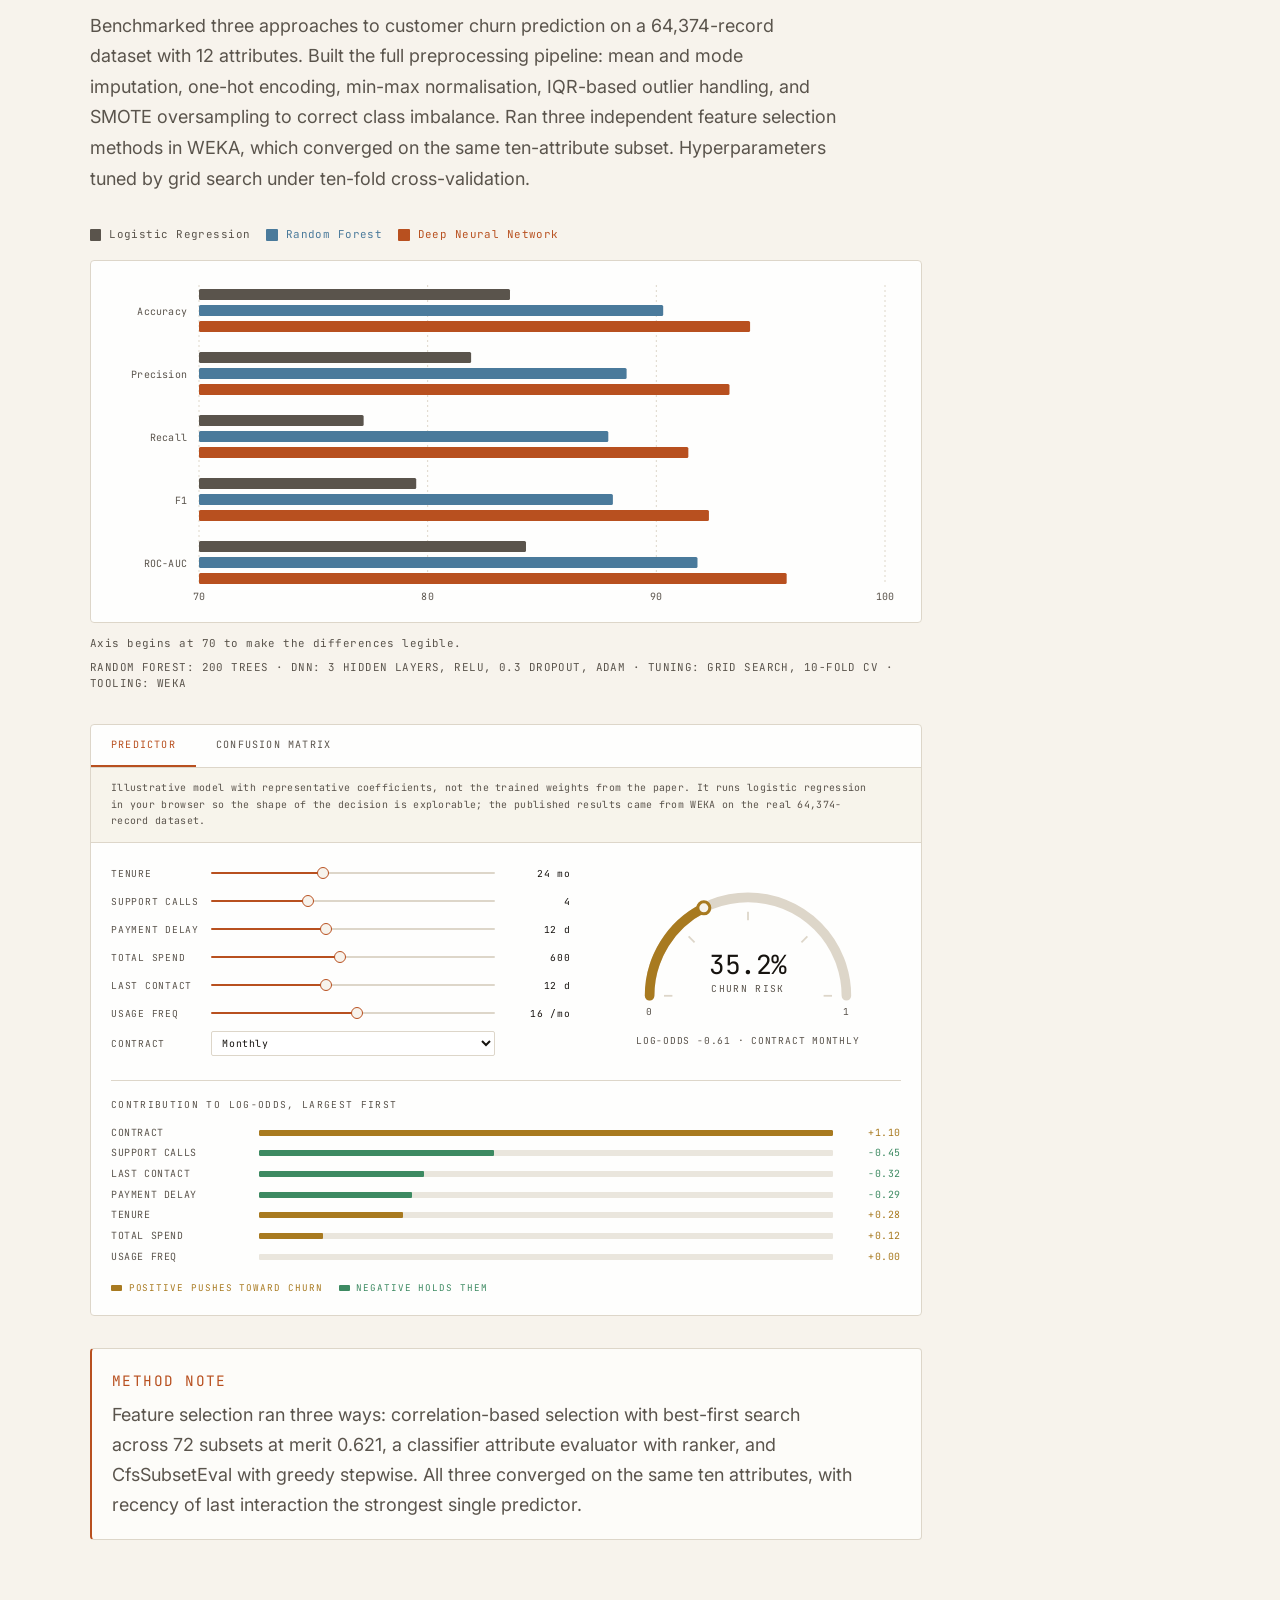
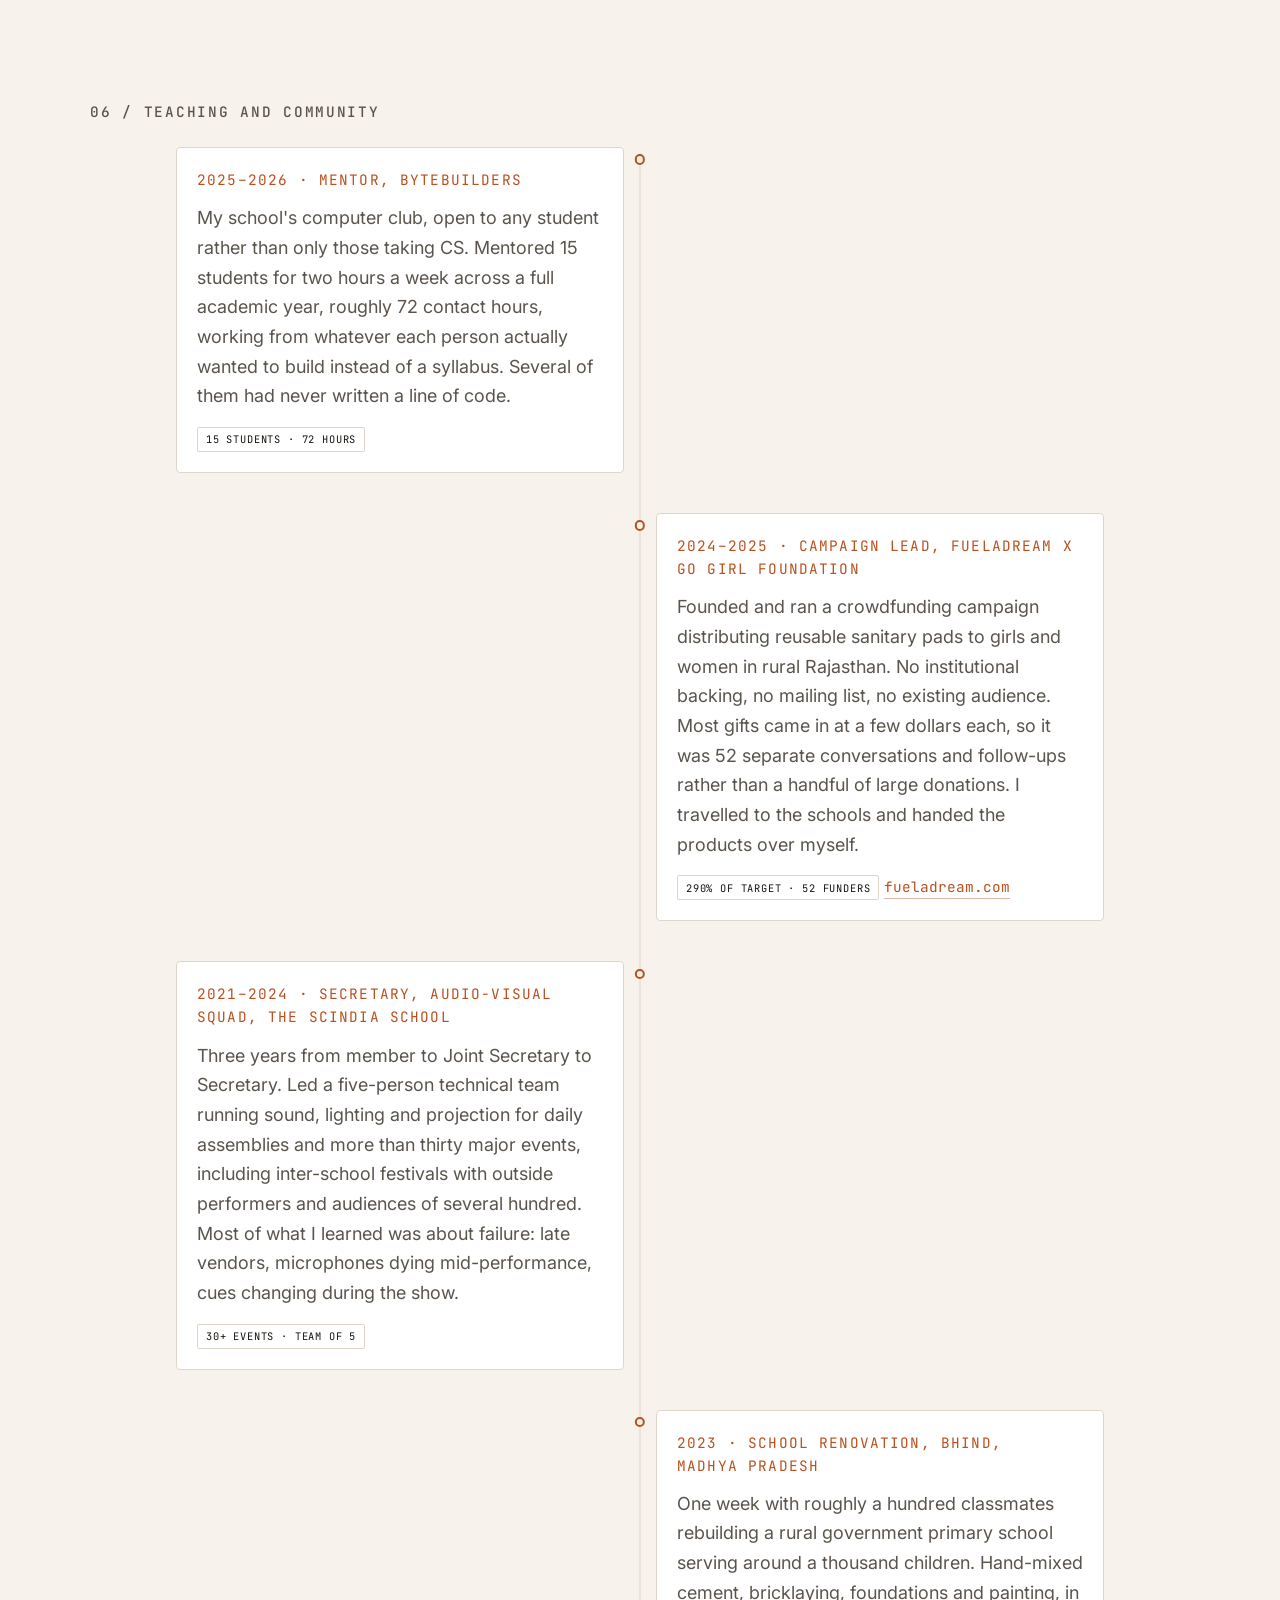
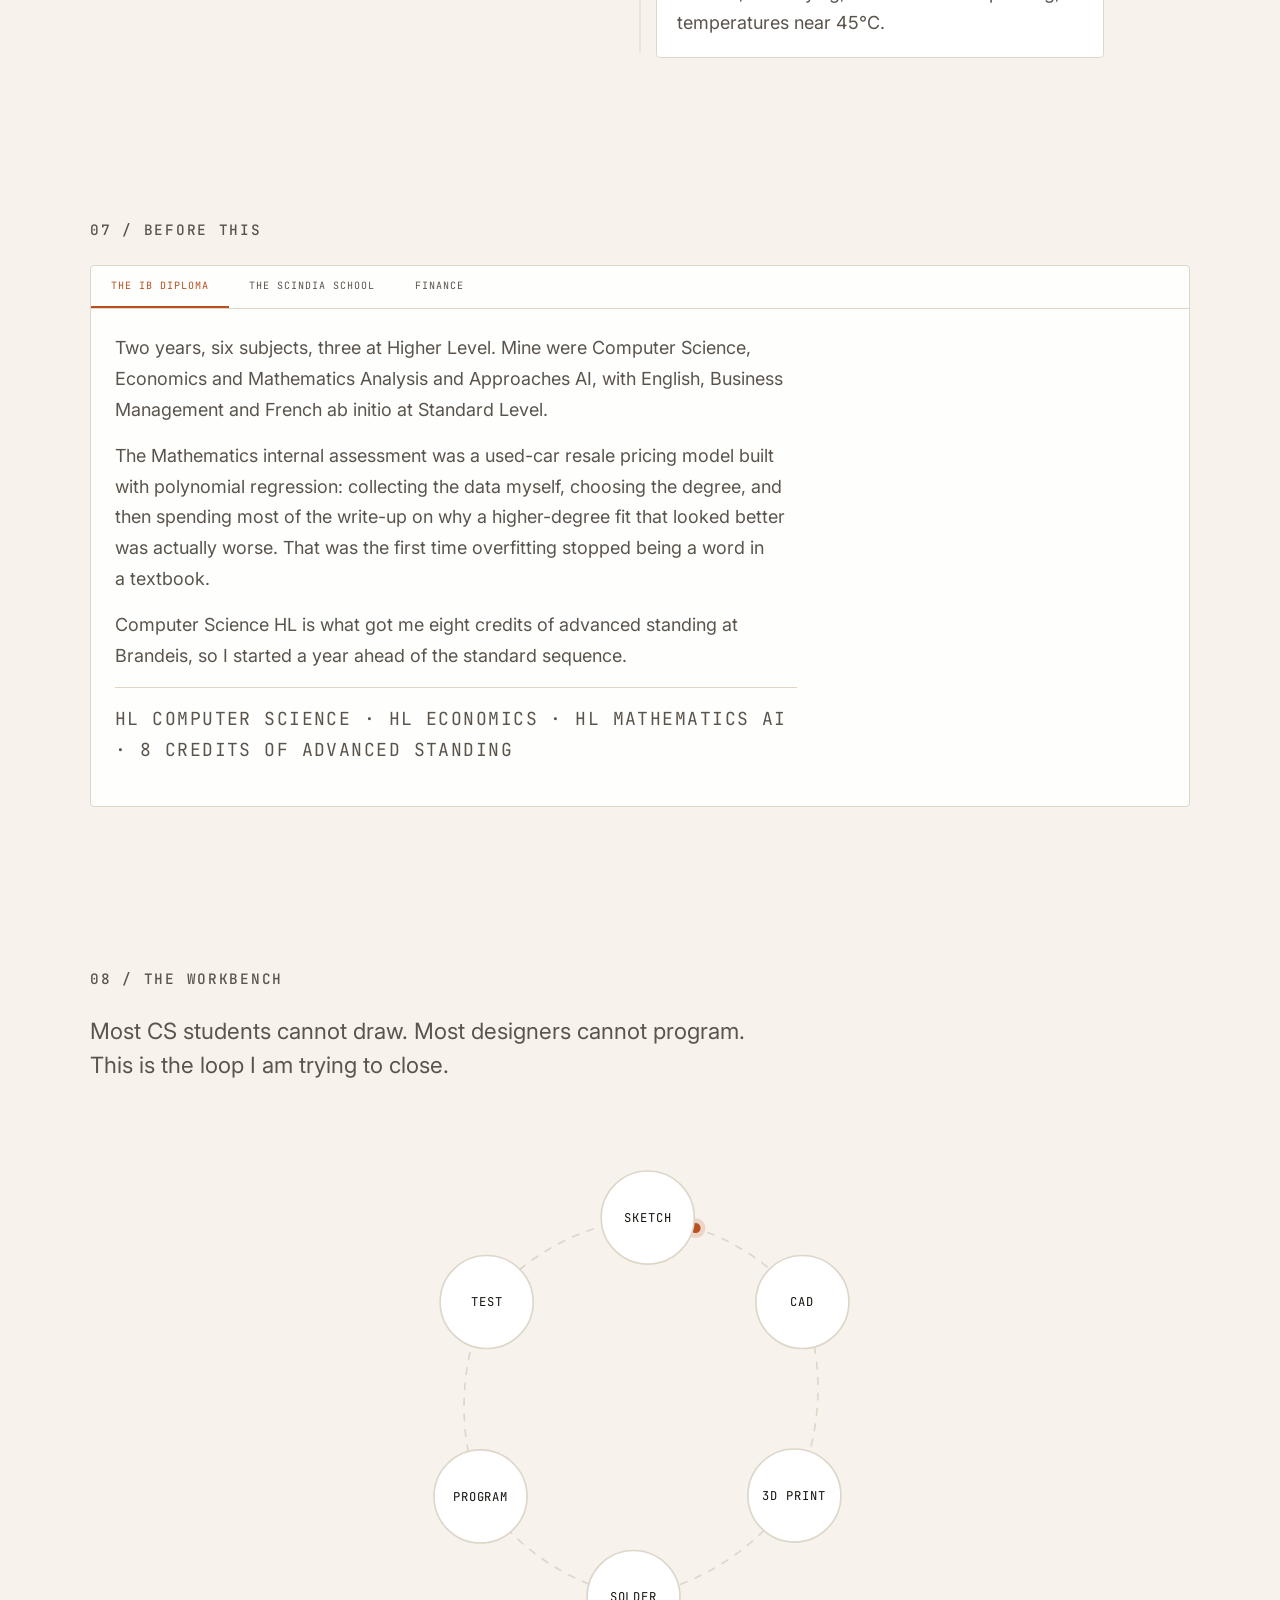
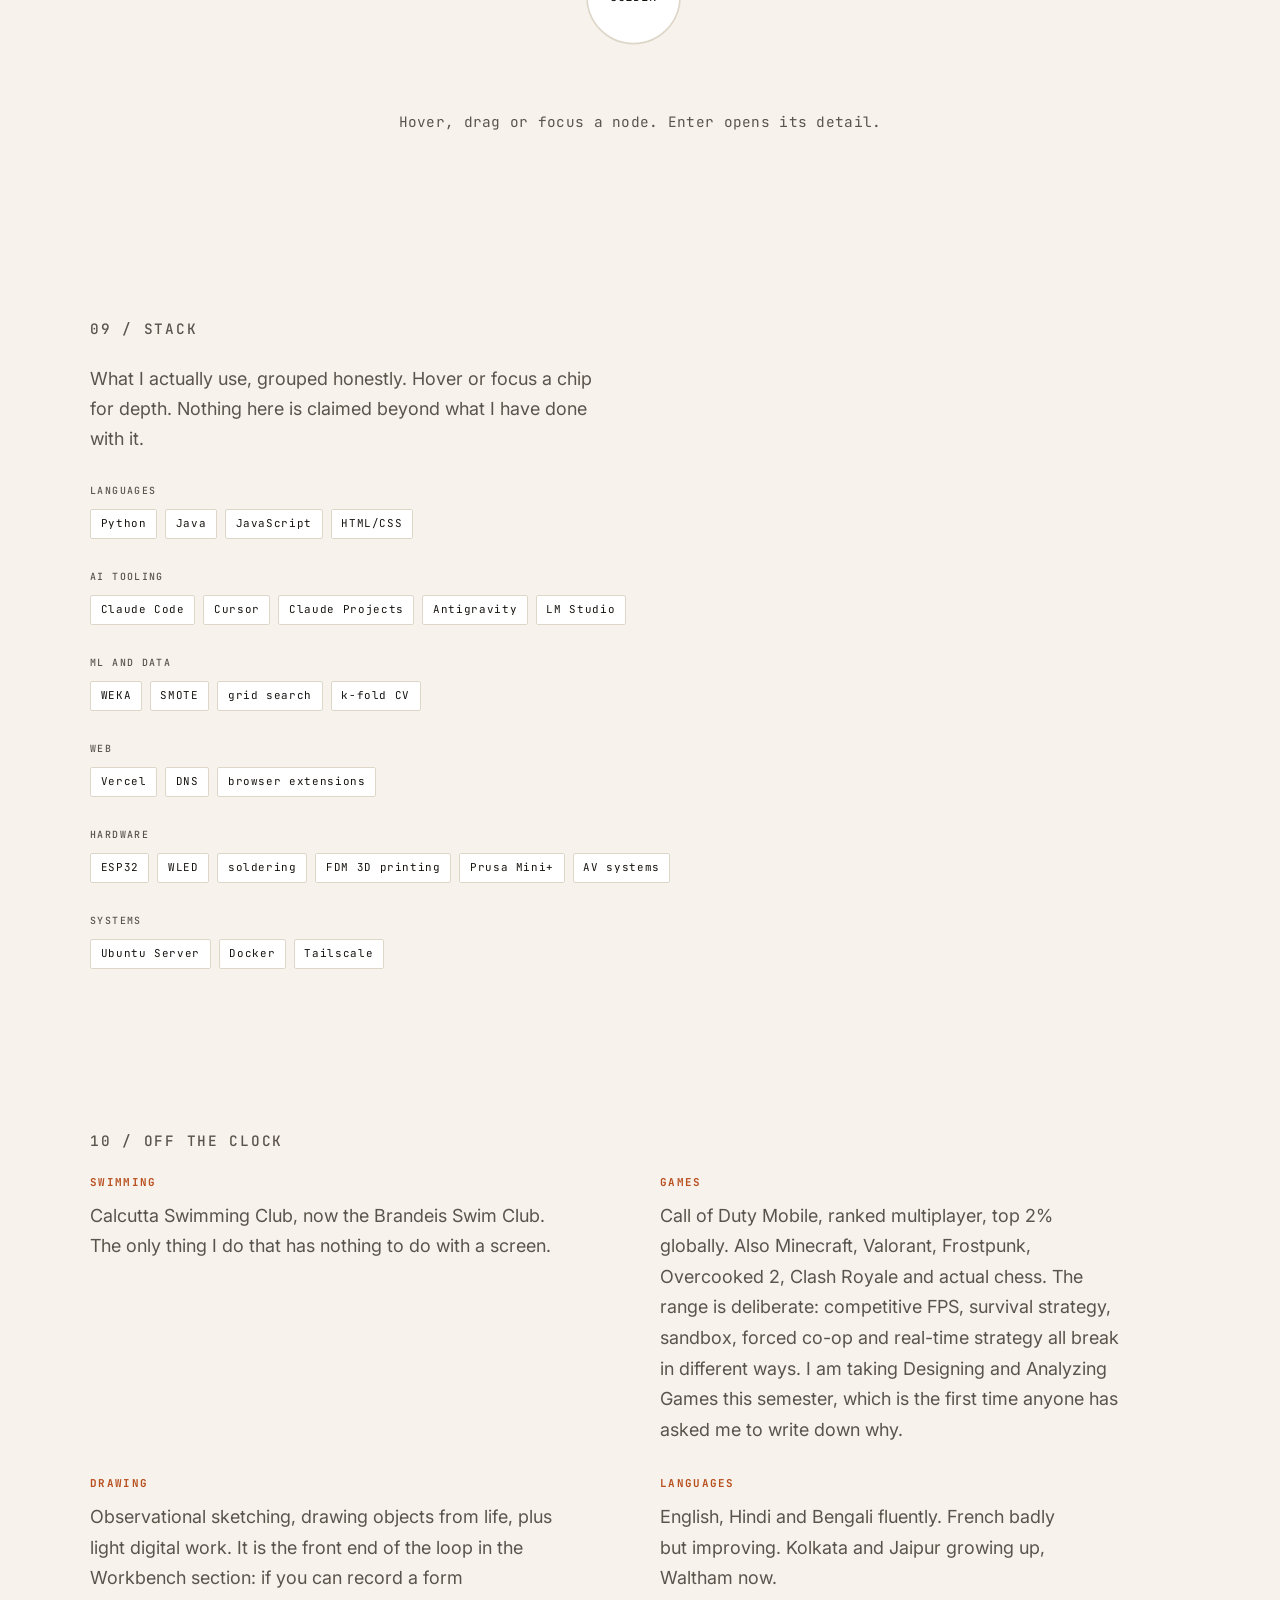
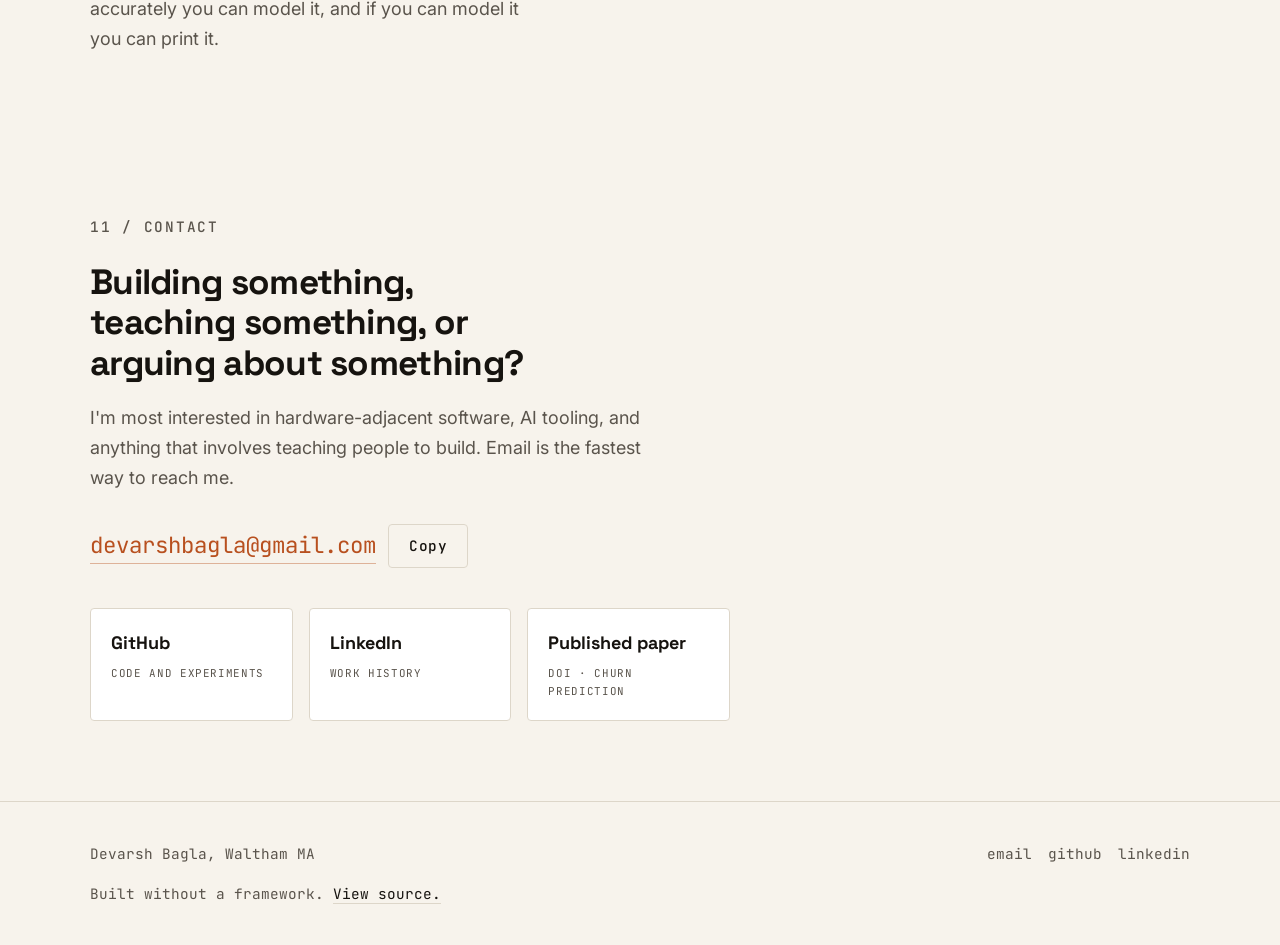
==== commit 417aeb26: "Add DeisHacks Junior Project Manager to Work section Co-Authored-By: Claude Opus 5.5 <noreply@anthro" ====
--- a/index.html
+++ b/index.html
@@ -430,6 +430,25 @@
           <div class="work__list">
             <article class="work-card" data-reveal tabindex="0" data-work-card>
               <div class="work-card__header">
+                <h2 class="work-card__role">Junior Project Manager</h2>
+                <p class="work-card__org">DeisHacks, Brandeis University</p>
+                <p class="work-card__meta">FALL 2026 TO PRESENT · 10TH ANNUAL HACKATHON · WITH BRANDEIS DESIGN &amp; INNOVATION</p>
+              </div>
+              <p class="work-card__body">
+                Help run Brandeis's two-day social good hackathon, now in its tenth year and
+                newly independent as a student club working alongside Brandeis Design and
+                Innovation. Nonprofits and companies from across the US, and for the first
+                time from abroad, bring real problems they are facing; student teams build
+                solutions and the strongest win prizes. I oversee the marketing, partnerships
+                and logistics leads, interview candidates for open roles, pitch companies on
+                sponsorship, and table across campus to get students signed up. A lot of the
+                job is coming up with ways to make the event bigger and then actually
+                shipping them. Moves up to Senior Project Manager next year.
+              </p>
+            </article>
+
+            <article class="work-card" data-reveal tabindex="0" data-work-card>
+              <div class="work-card__header">
                 <h2 class="work-card__role">Web Developer, freelance</h2>
                 <p class="work-card__org">BEES Network Ltd, Kolkata</p>
                 <p class="work-card__meta">2 MONTHS · SOLE DEVELOPER · LIVE IN PRODUCTION</p>
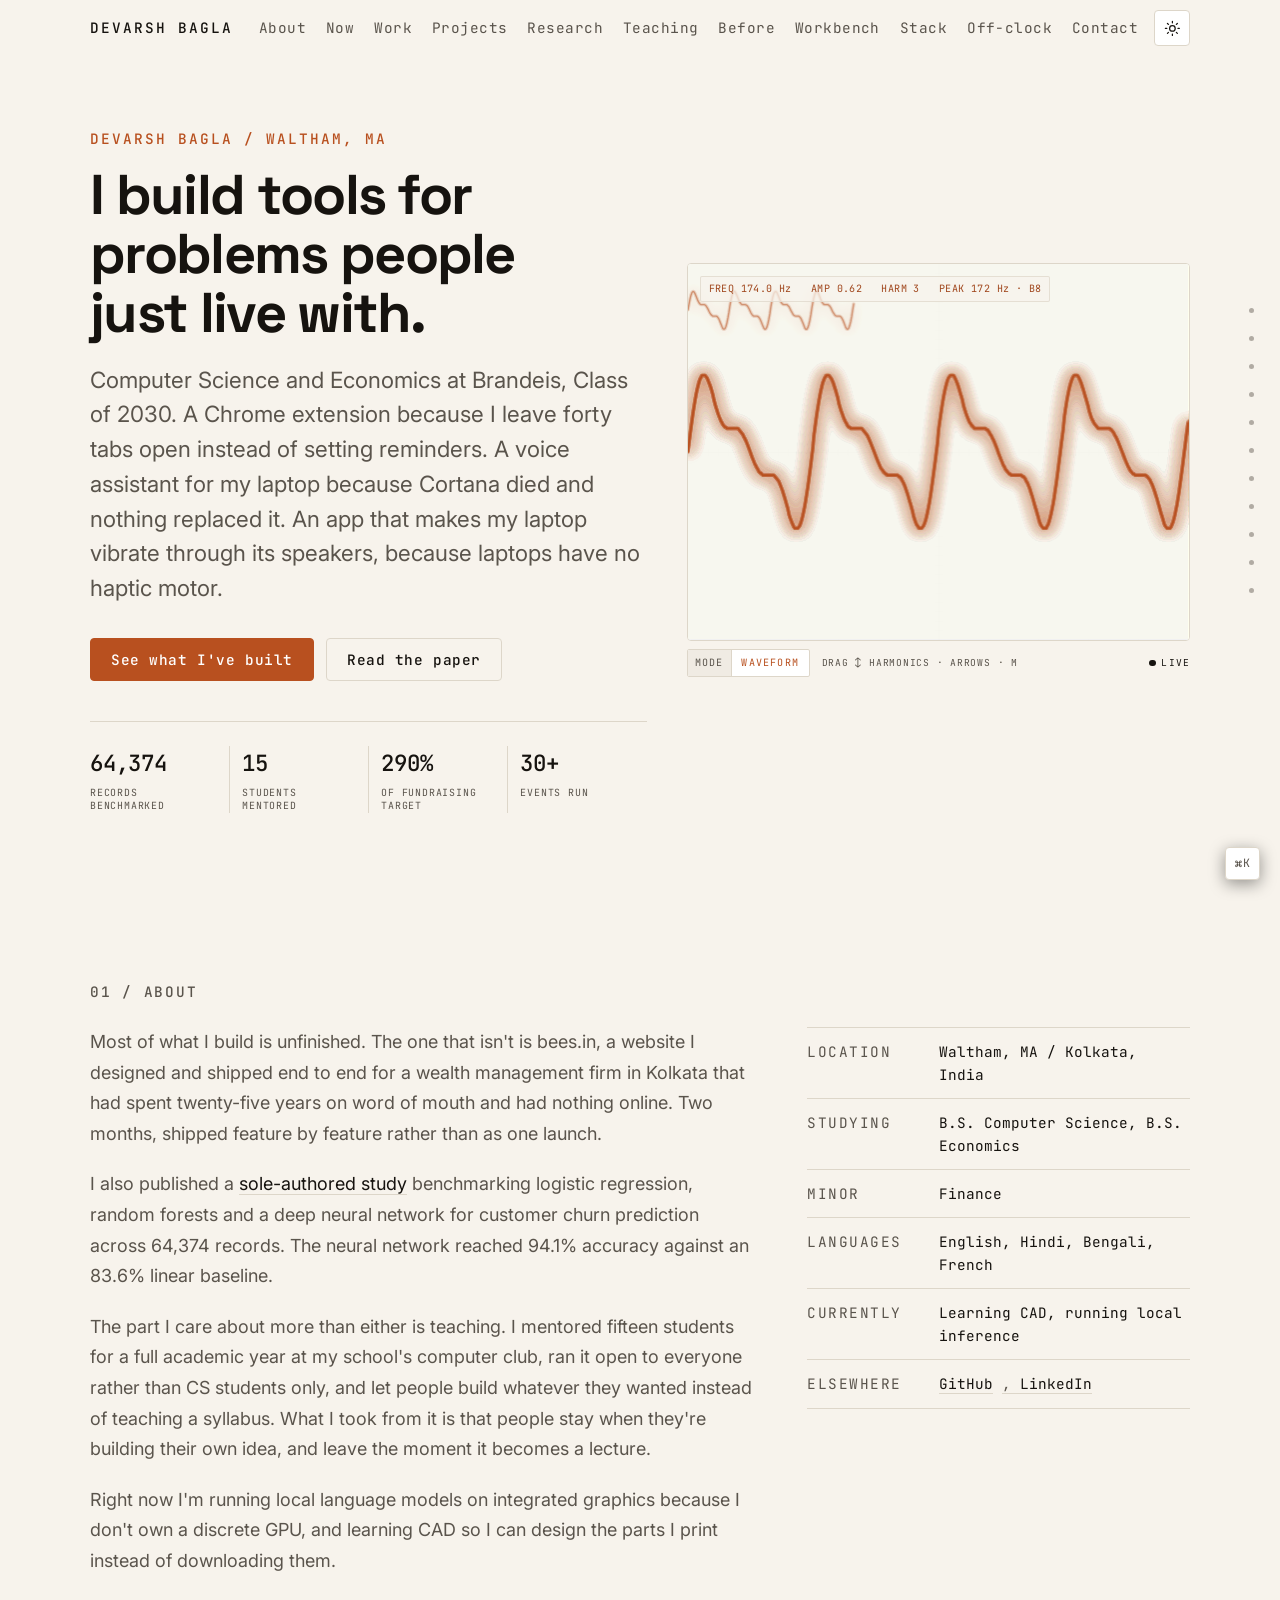
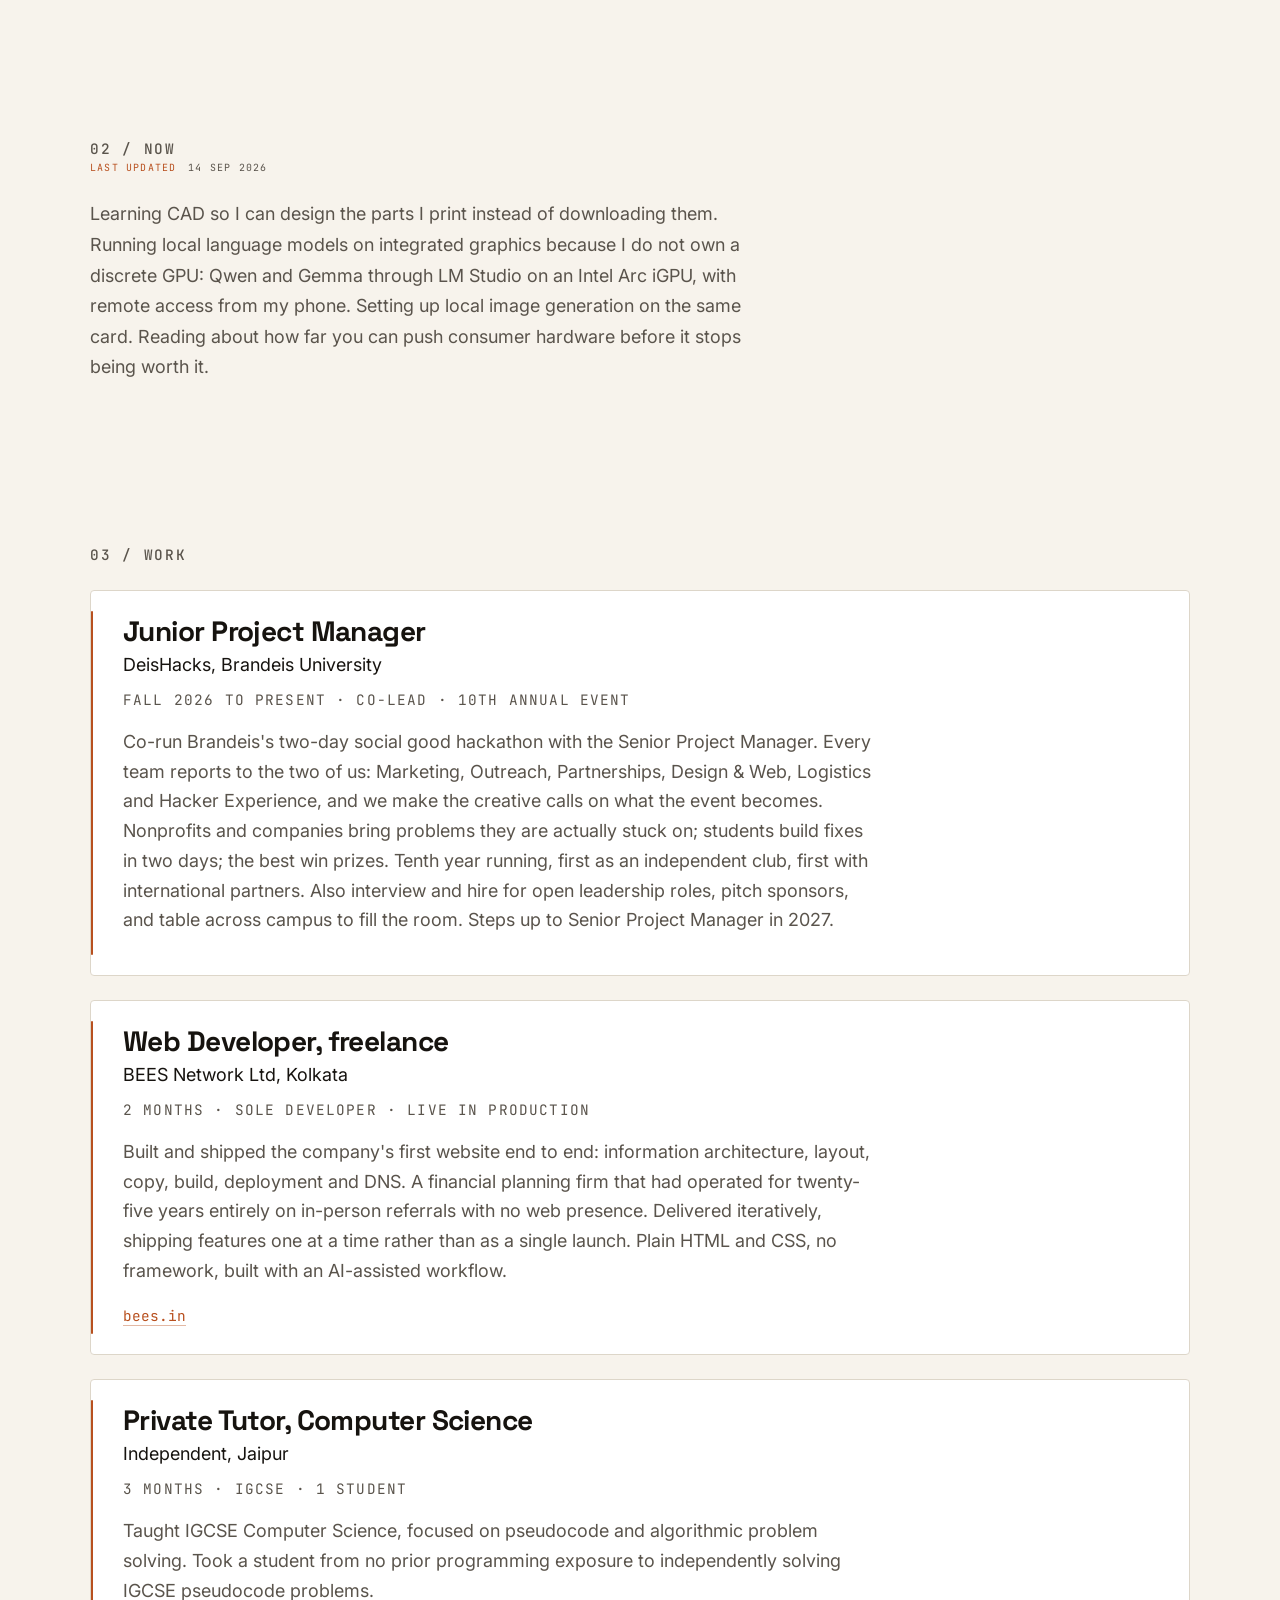
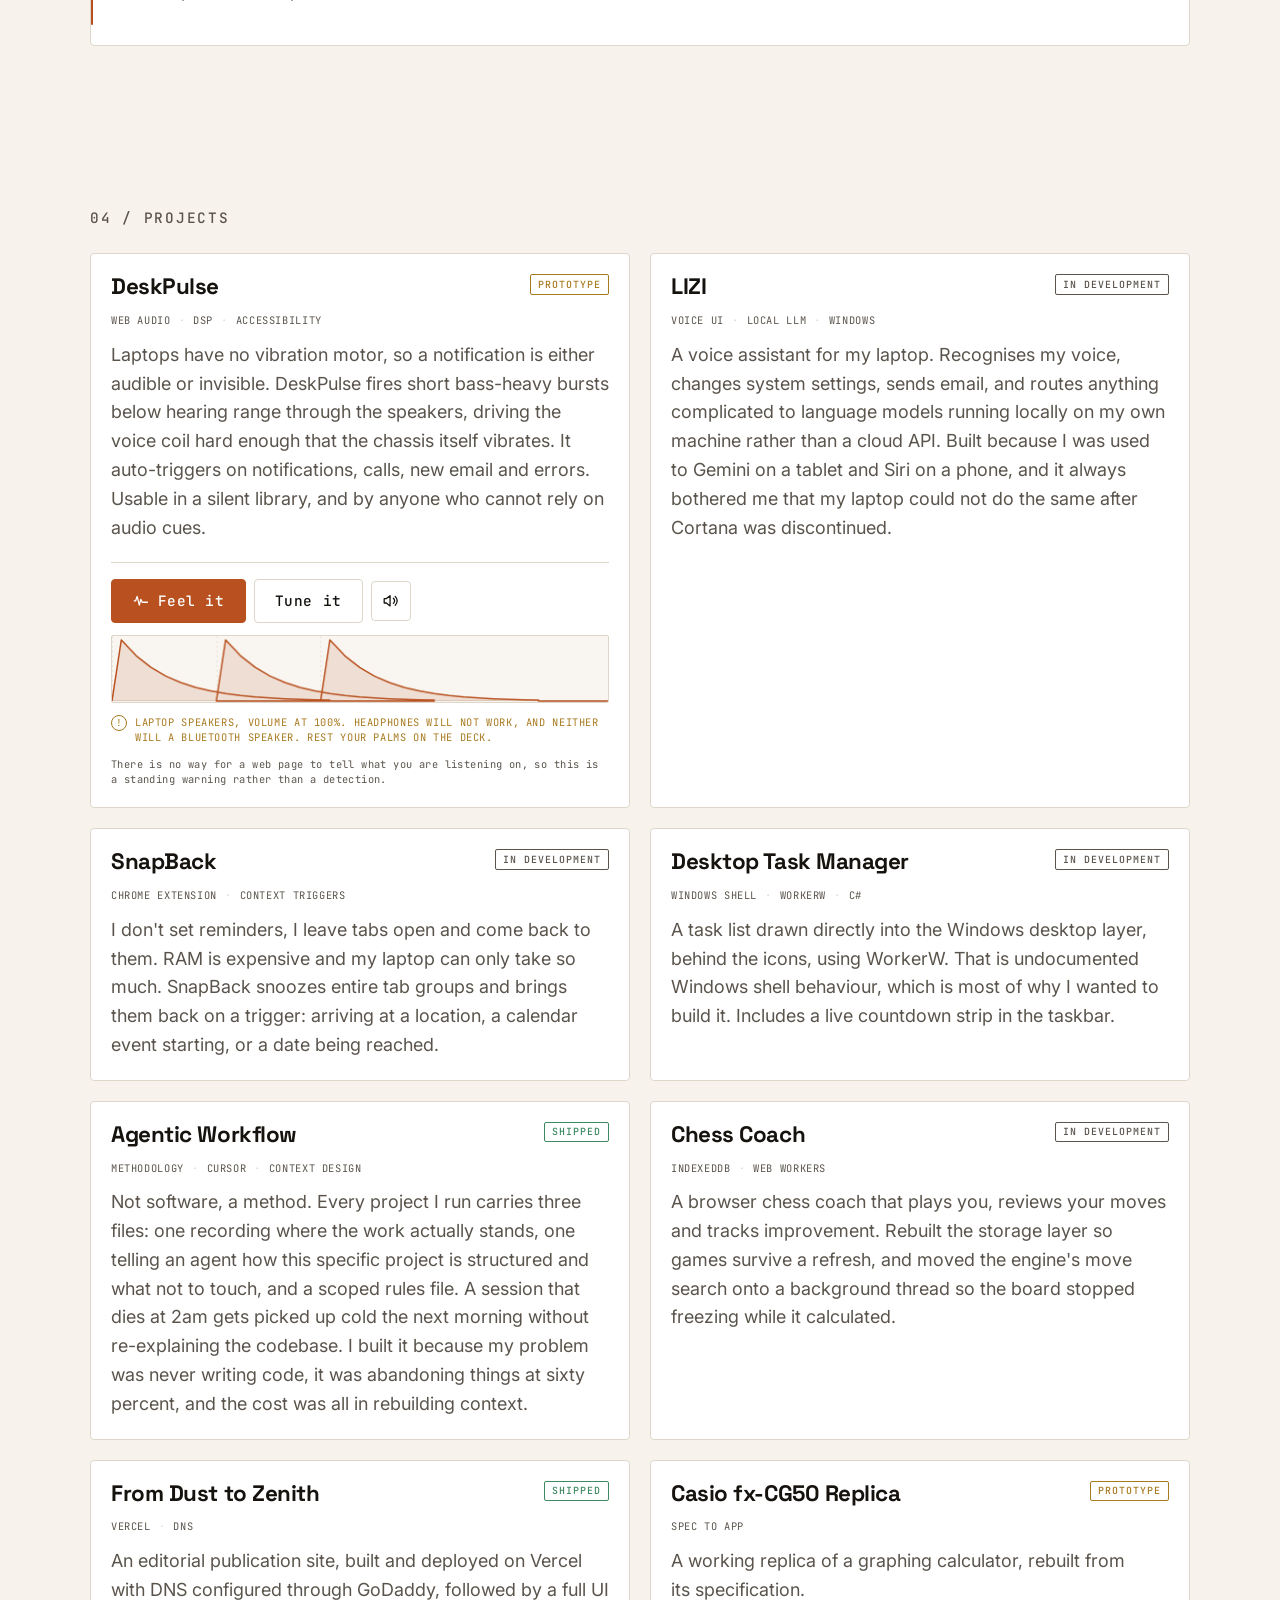
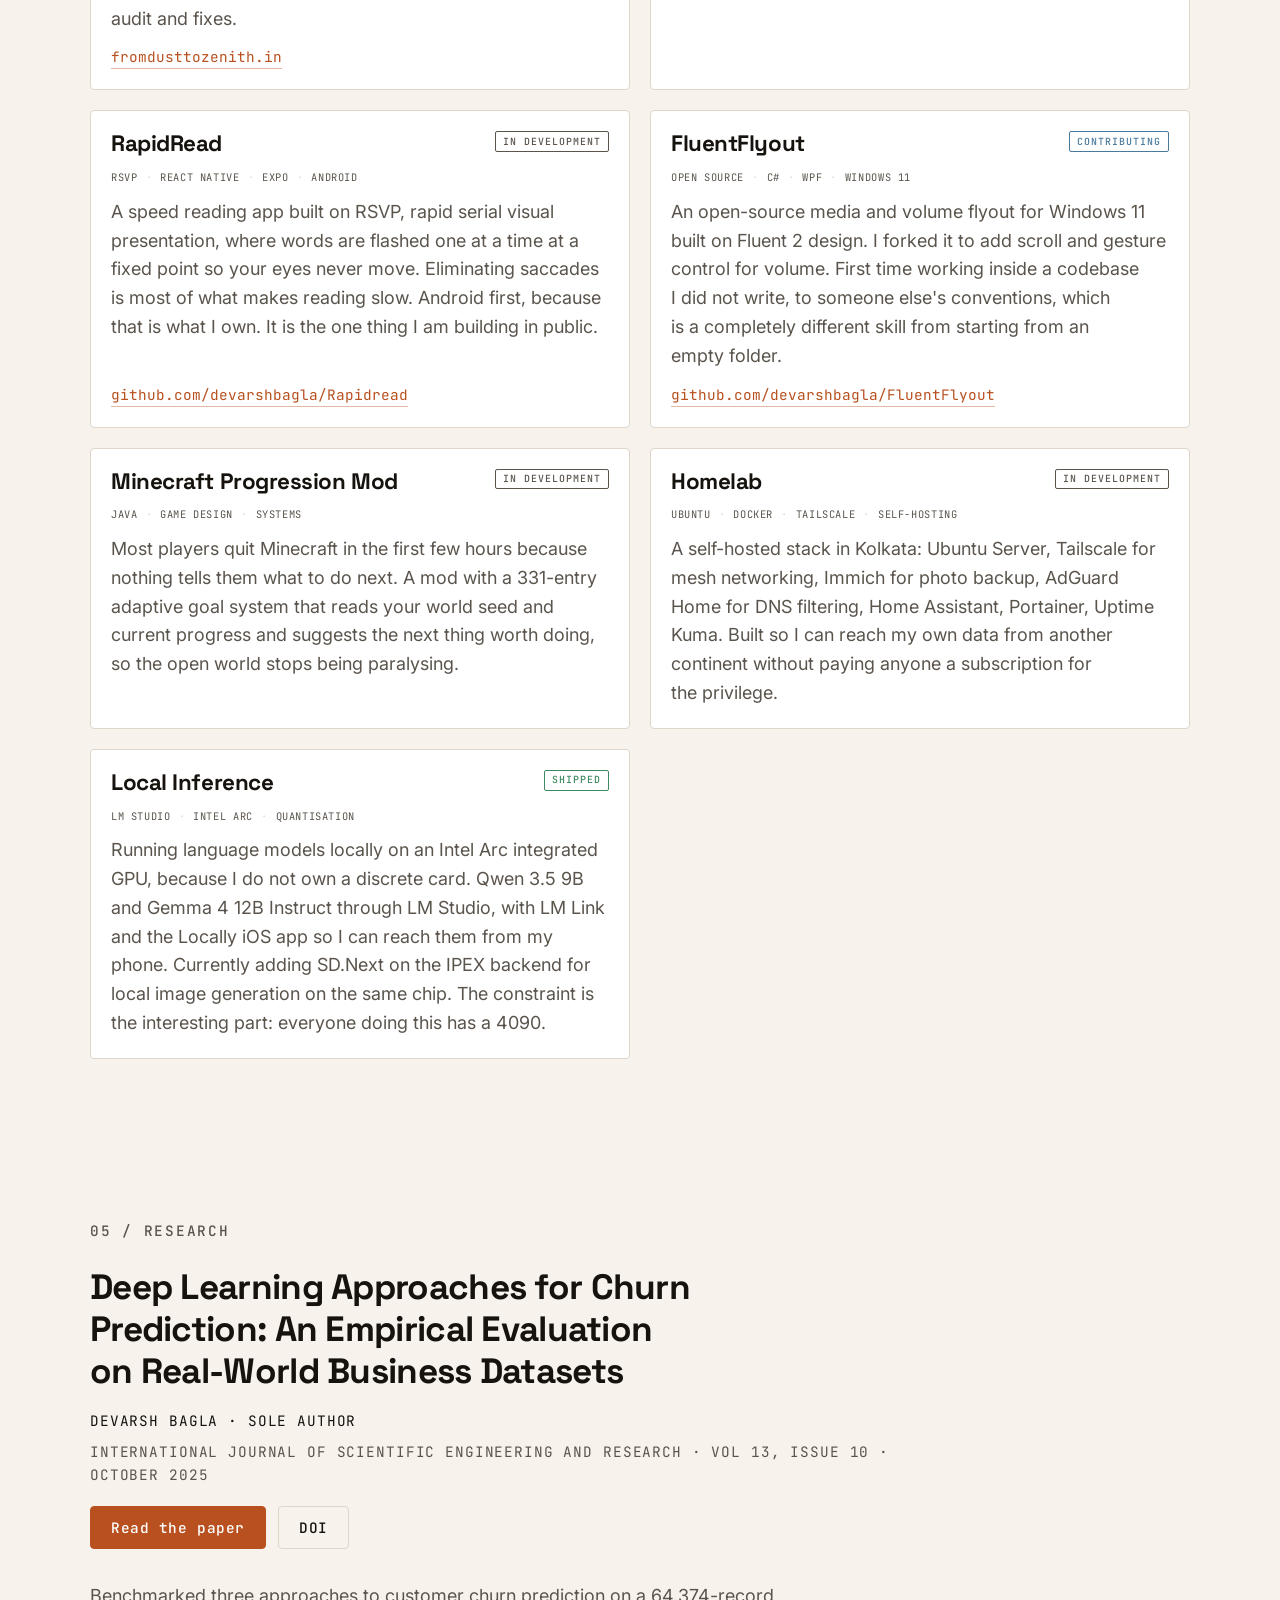
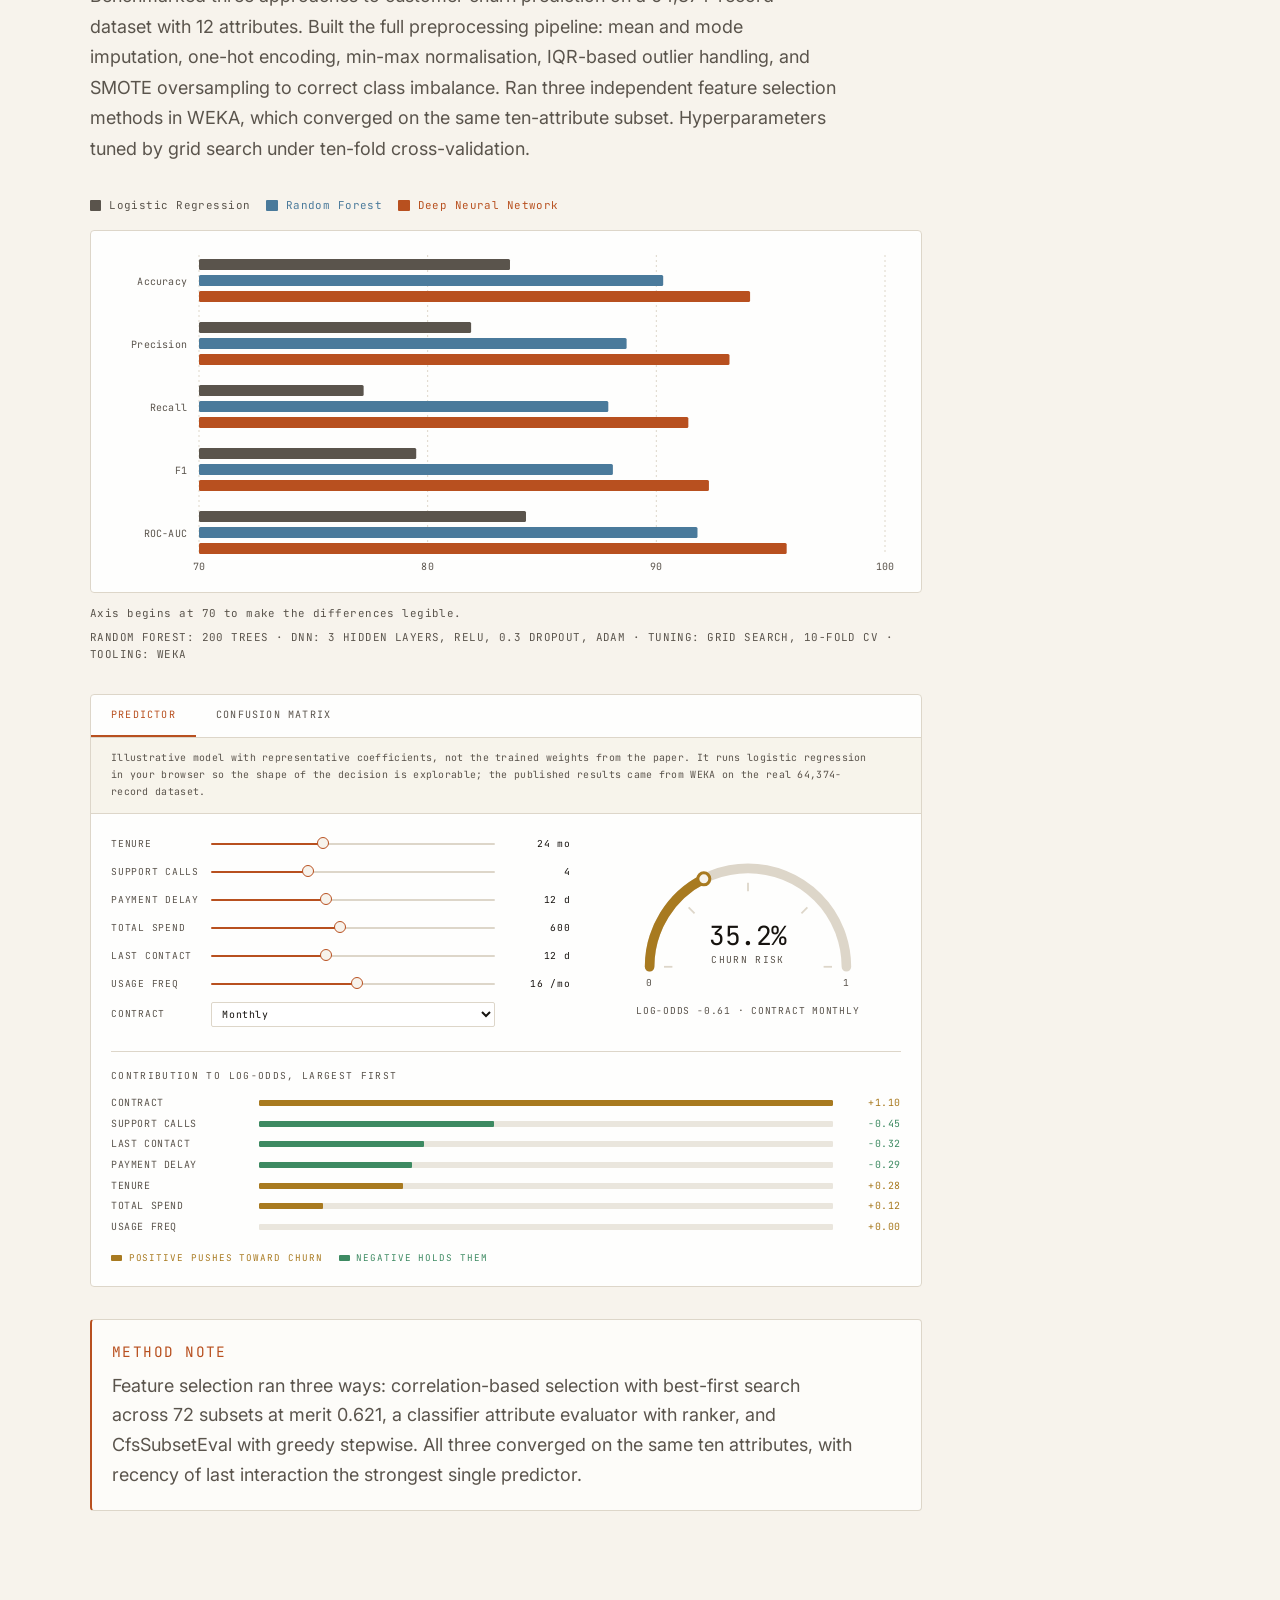
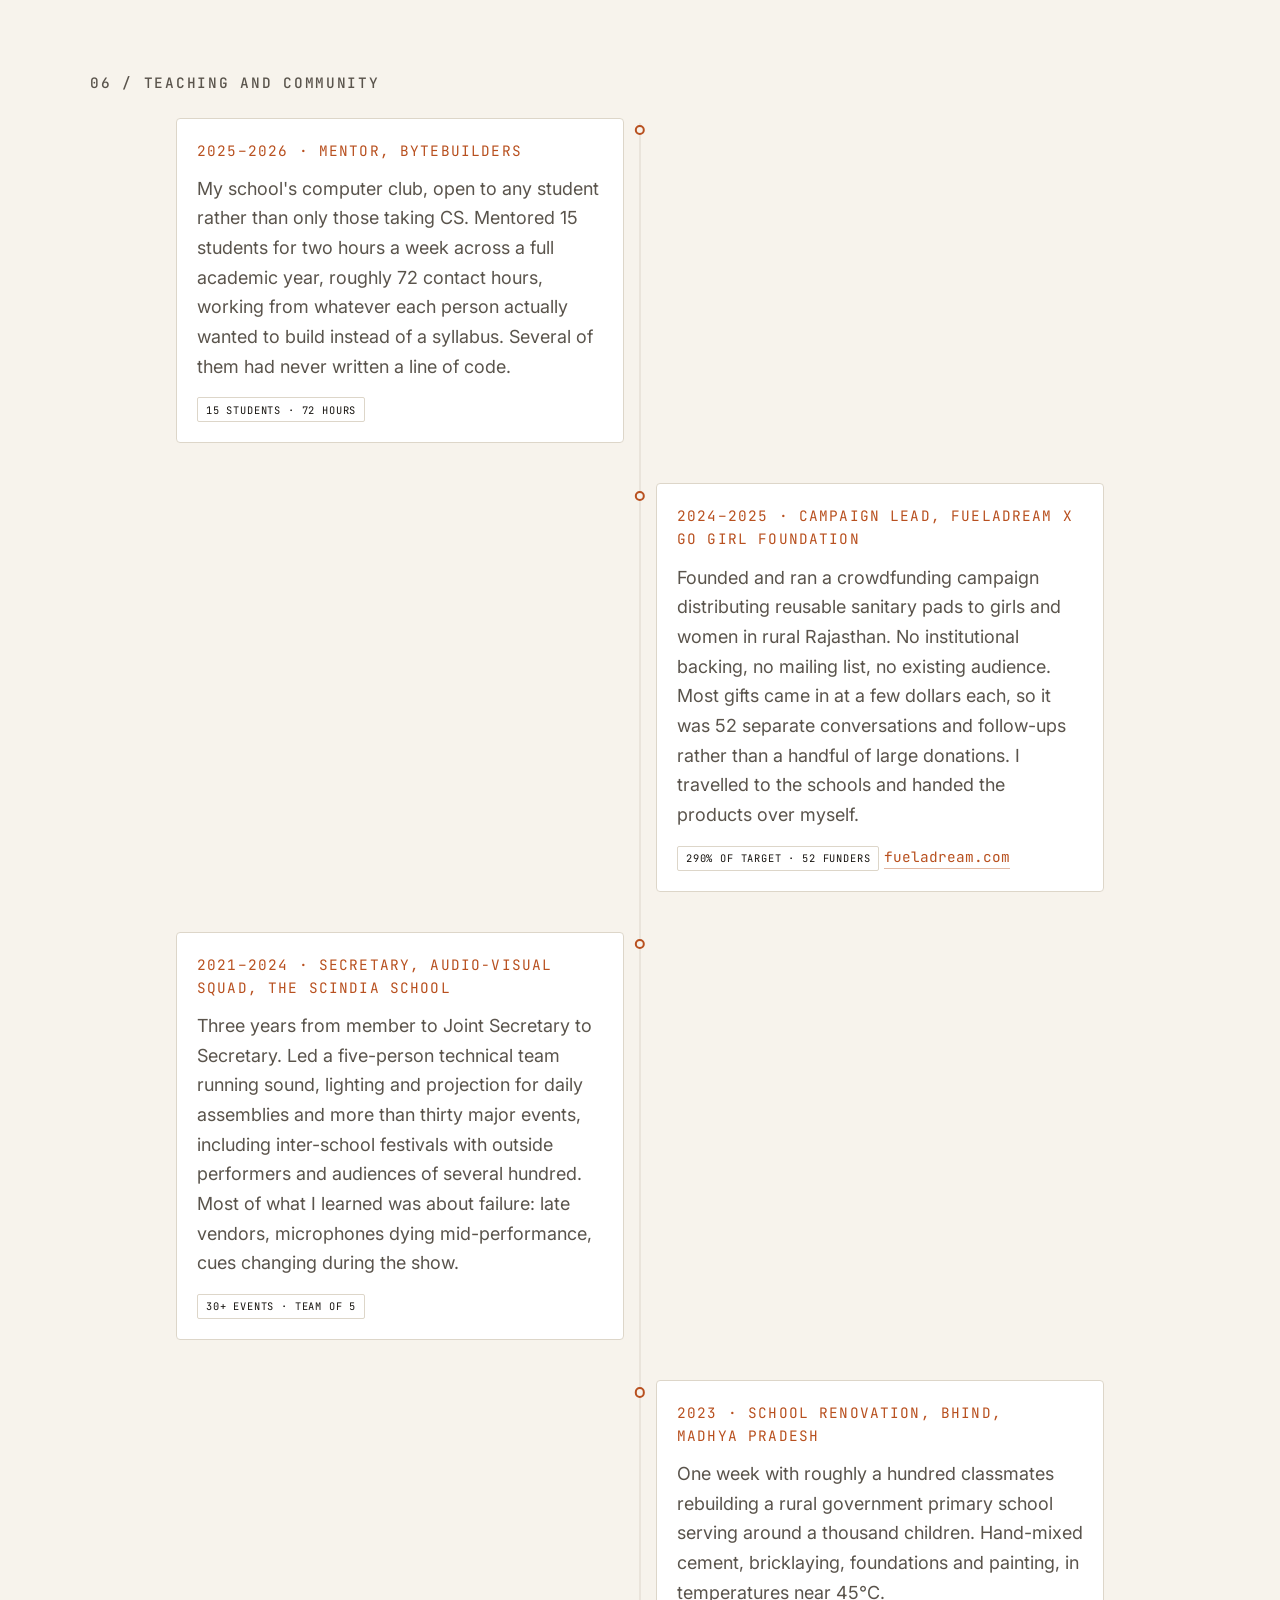
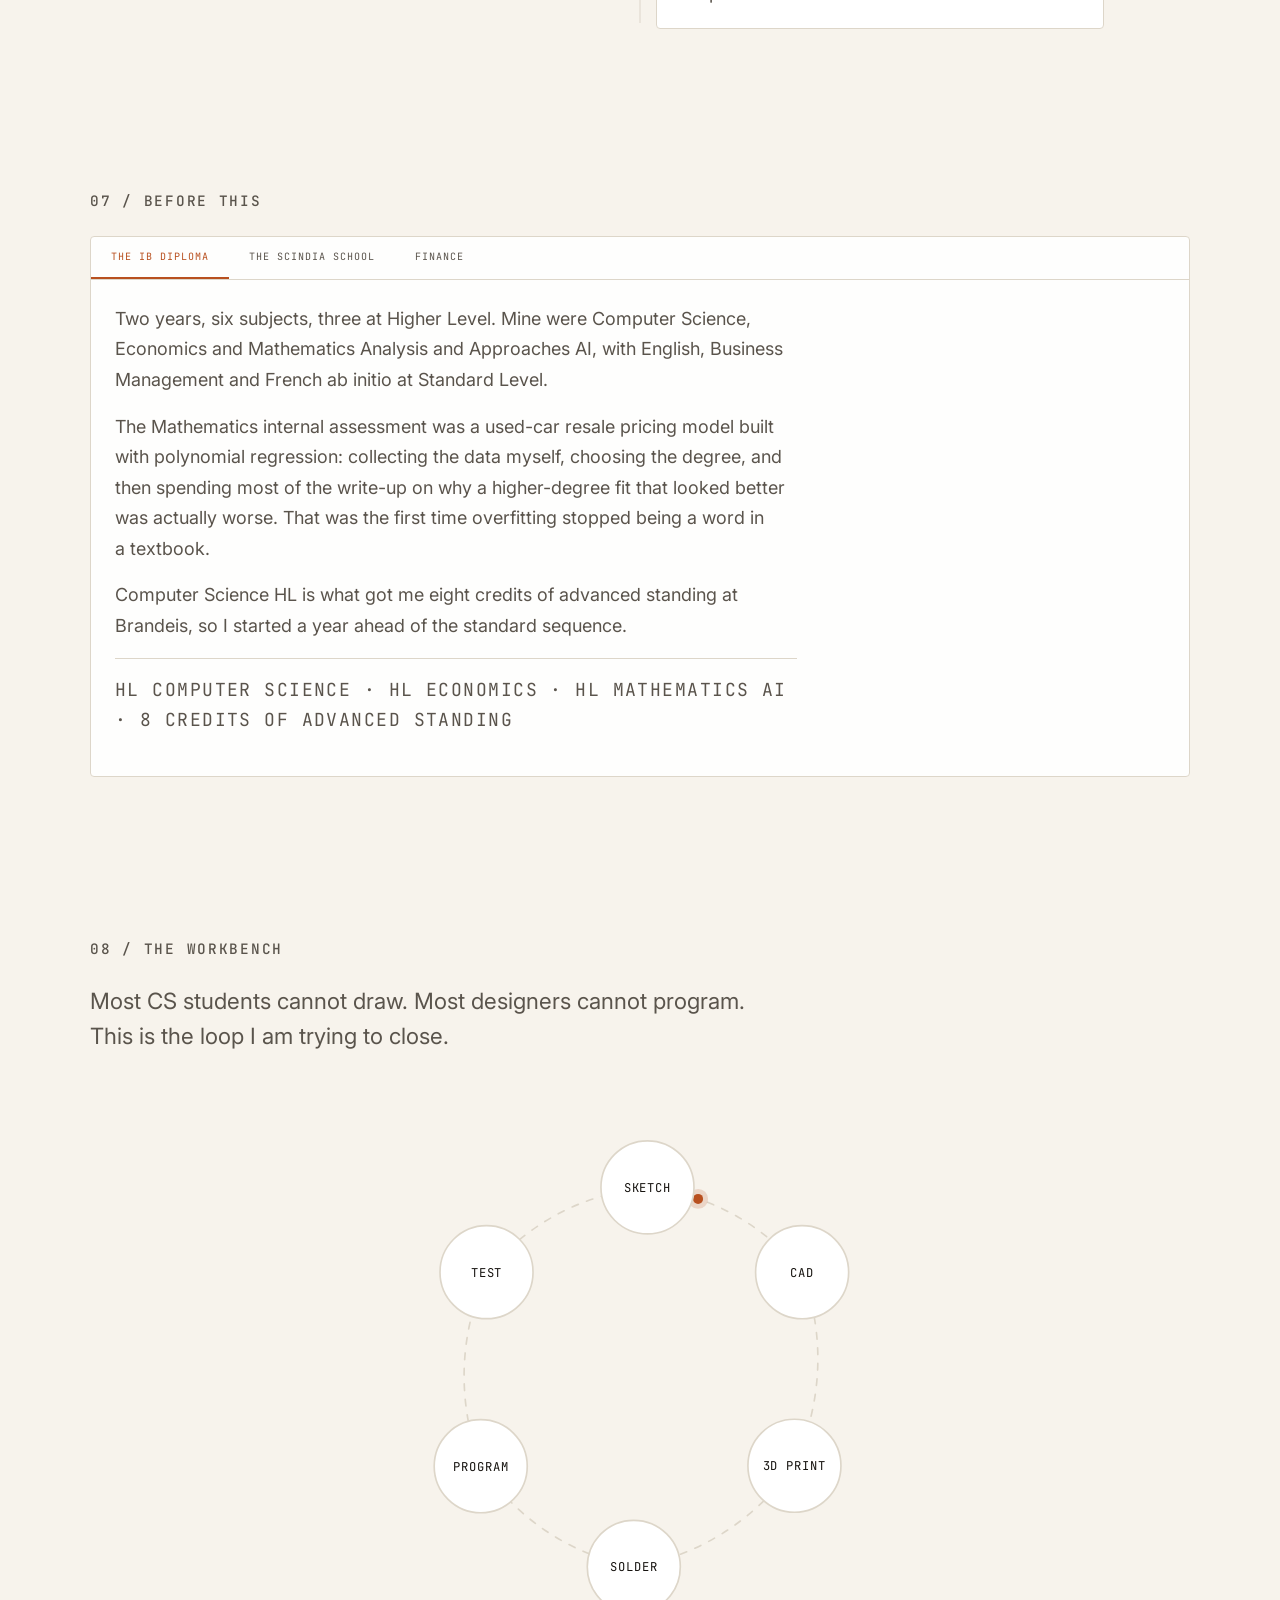
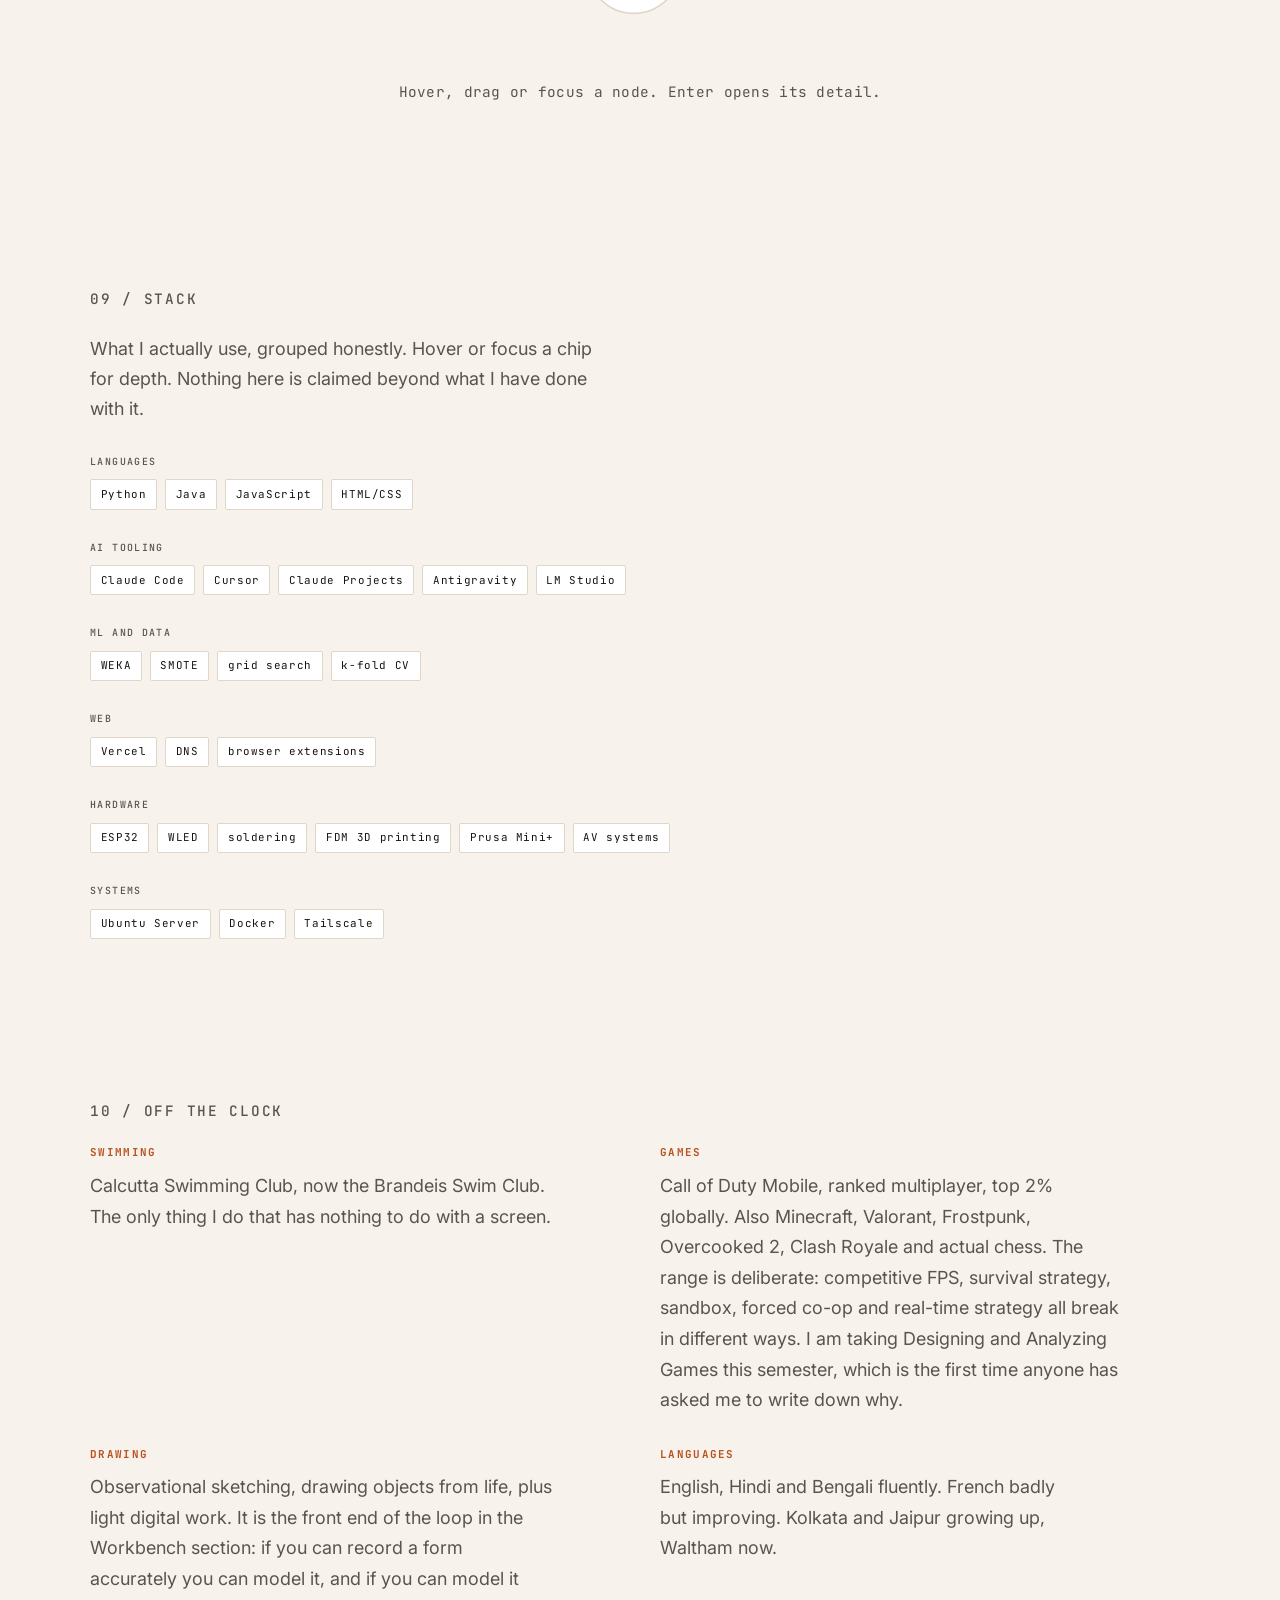
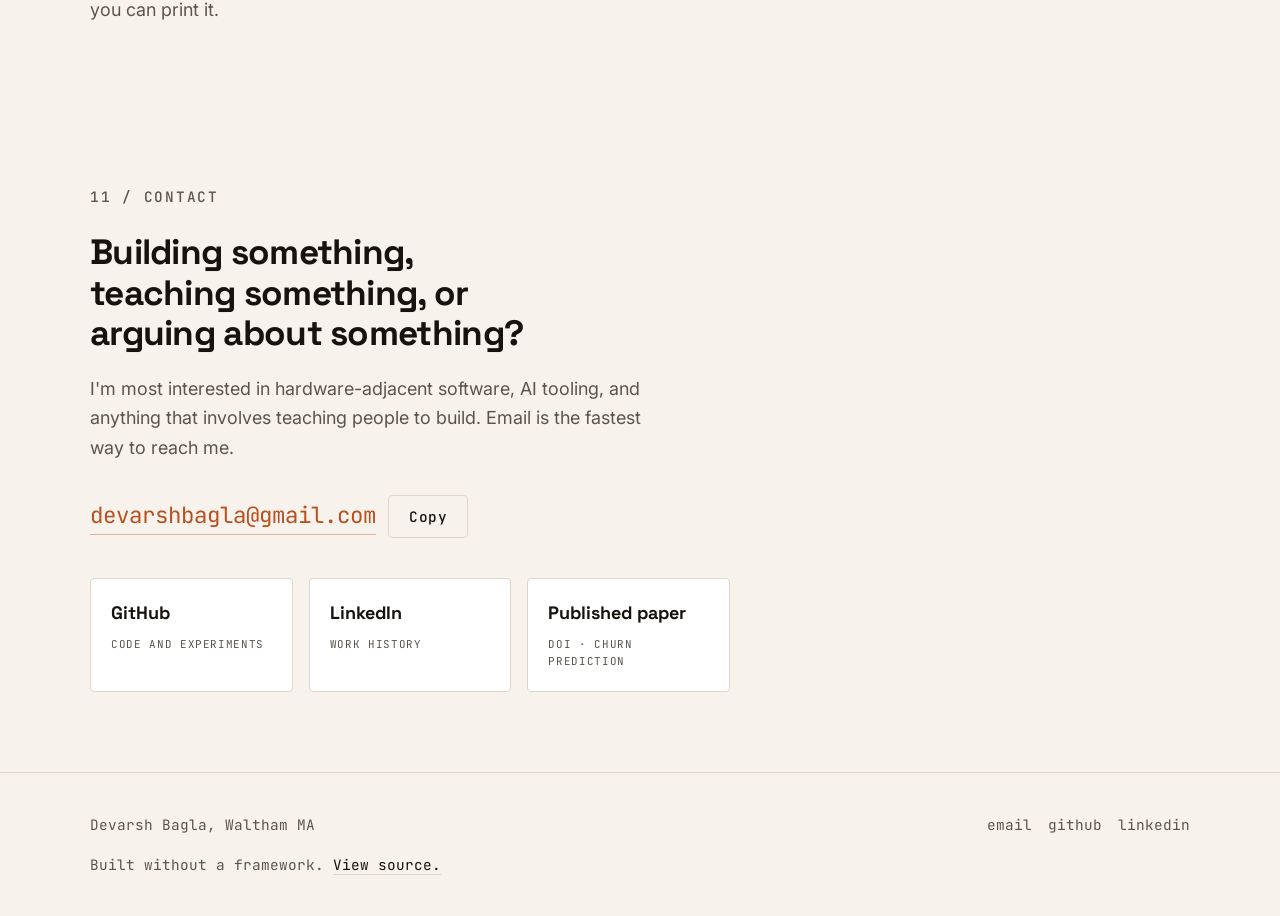
==== commit 9c73c745: "Rewrite DeisHacks work card: full team scope and co-lead role Co-Authored-By: Claude Opus 5.5 <norep" ====
--- a/index.html
+++ b/index.html
@@ -432,18 +432,18 @@
               <div class="work-card__header">
                 <h2 class="work-card__role">Junior Project Manager</h2>
                 <p class="work-card__org">DeisHacks, Brandeis University</p>
-                <p class="work-card__meta">FALL 2026 TO PRESENT · 10TH ANNUAL HACKATHON · WITH BRANDEIS DESIGN &amp; INNOVATION</p>
+                <p class="work-card__meta">FALL 2026 TO PRESENT · CO-LEAD · 10TH ANNUAL EVENT</p>
               </div>
               <p class="work-card__body">
-                Help run Brandeis's two-day social good hackathon, now in its tenth year and
-                newly independent as a student club working alongside Brandeis Design and
-                Innovation. Nonprofits and companies from across the US, and for the first
-                time from abroad, bring real problems they are facing; student teams build
-                solutions and the strongest win prizes. I oversee the marketing, partnerships
-                and logistics leads, interview candidates for open roles, pitch companies on
-                sponsorship, and table across campus to get students signed up. A lot of the
-                job is coming up with ways to make the event bigger and then actually
-                shipping them. Moves up to Senior Project Manager next year.
+                Co-run Brandeis's two-day social good hackathon with the Senior Project
+                Manager. Every team reports to the two of us: Marketing, Outreach,
+                Partnerships, Design &amp; Web, Logistics and Hacker Experience, and we make
+                the creative calls on what the event becomes. Nonprofits and companies bring
+                problems they are actually stuck on; students build fixes in two days; the
+                best win prizes. Tenth year running, first as an independent club, first with
+                international partners. Also interview and hire for open leadership roles,
+                pitch sponsors, and table across campus to fill the room. Steps up to Senior
+                Project Manager in 2027.
               </p>
             </article>
 
